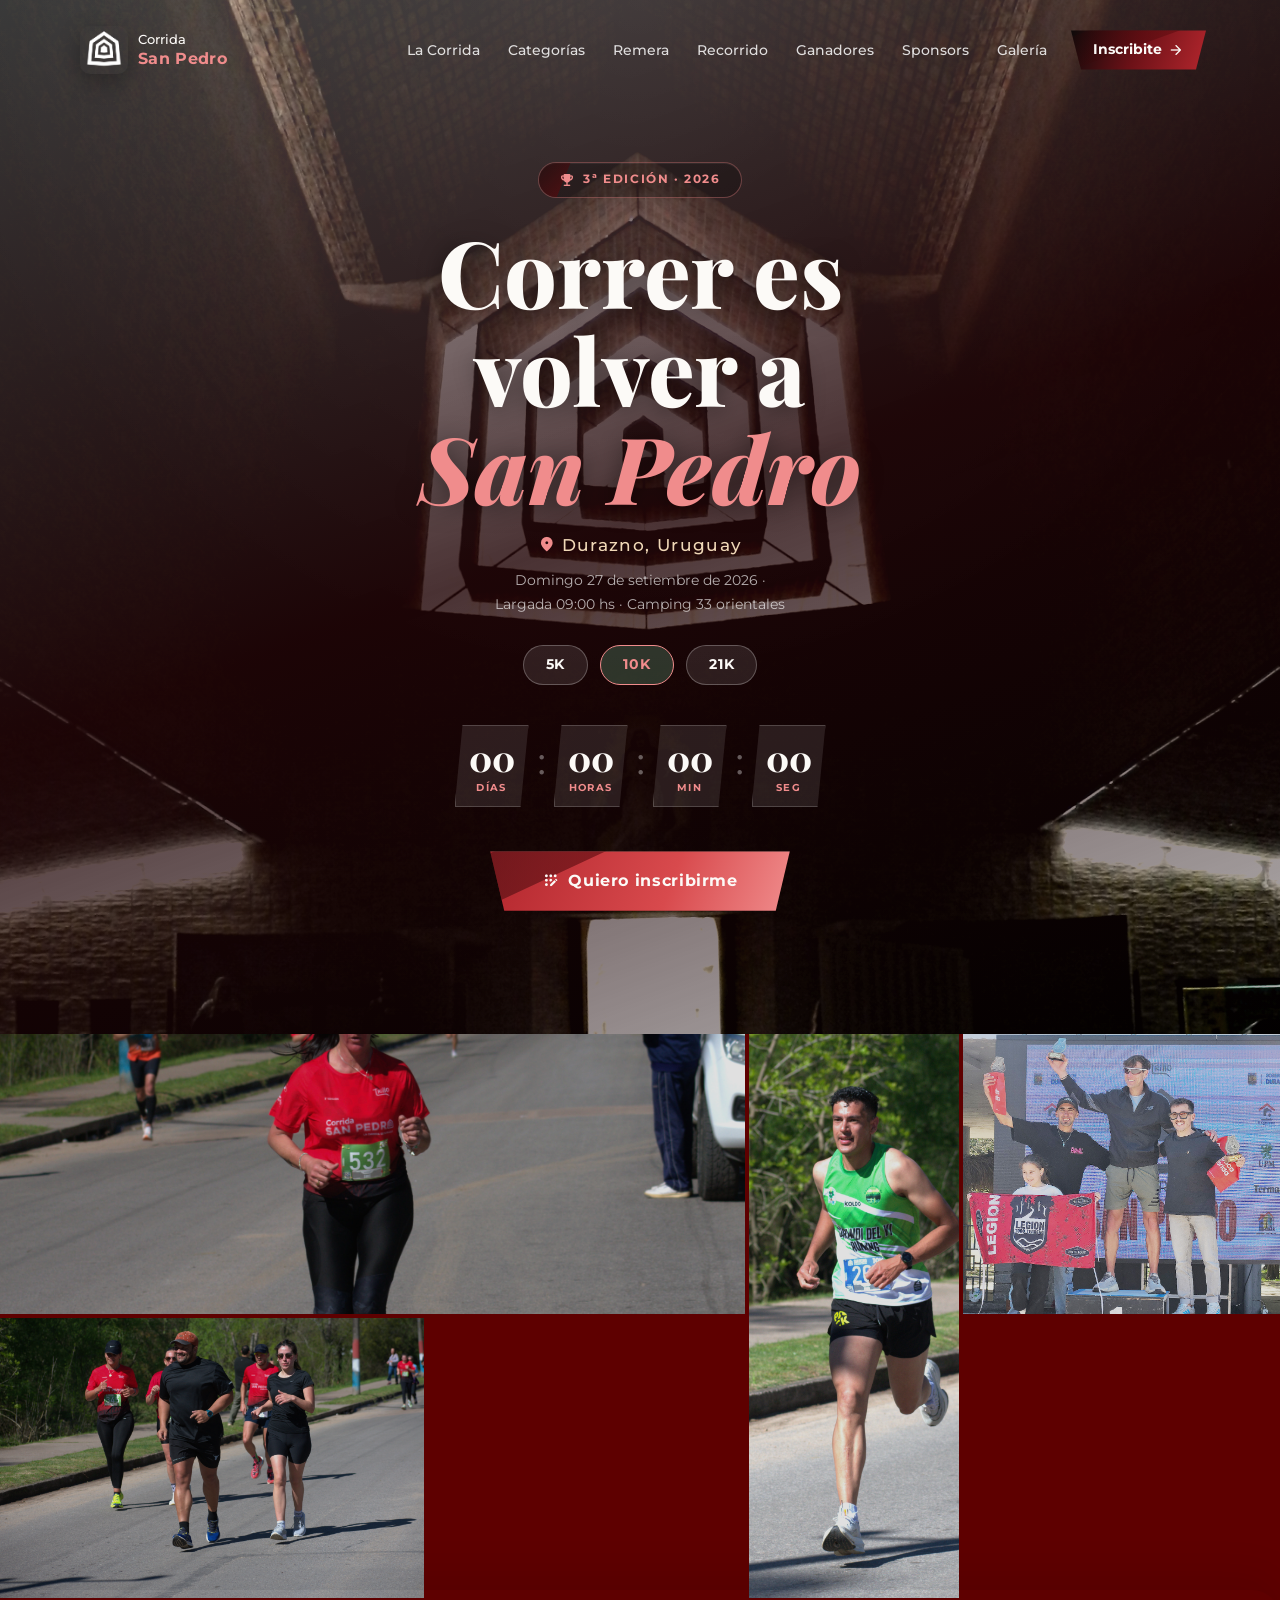
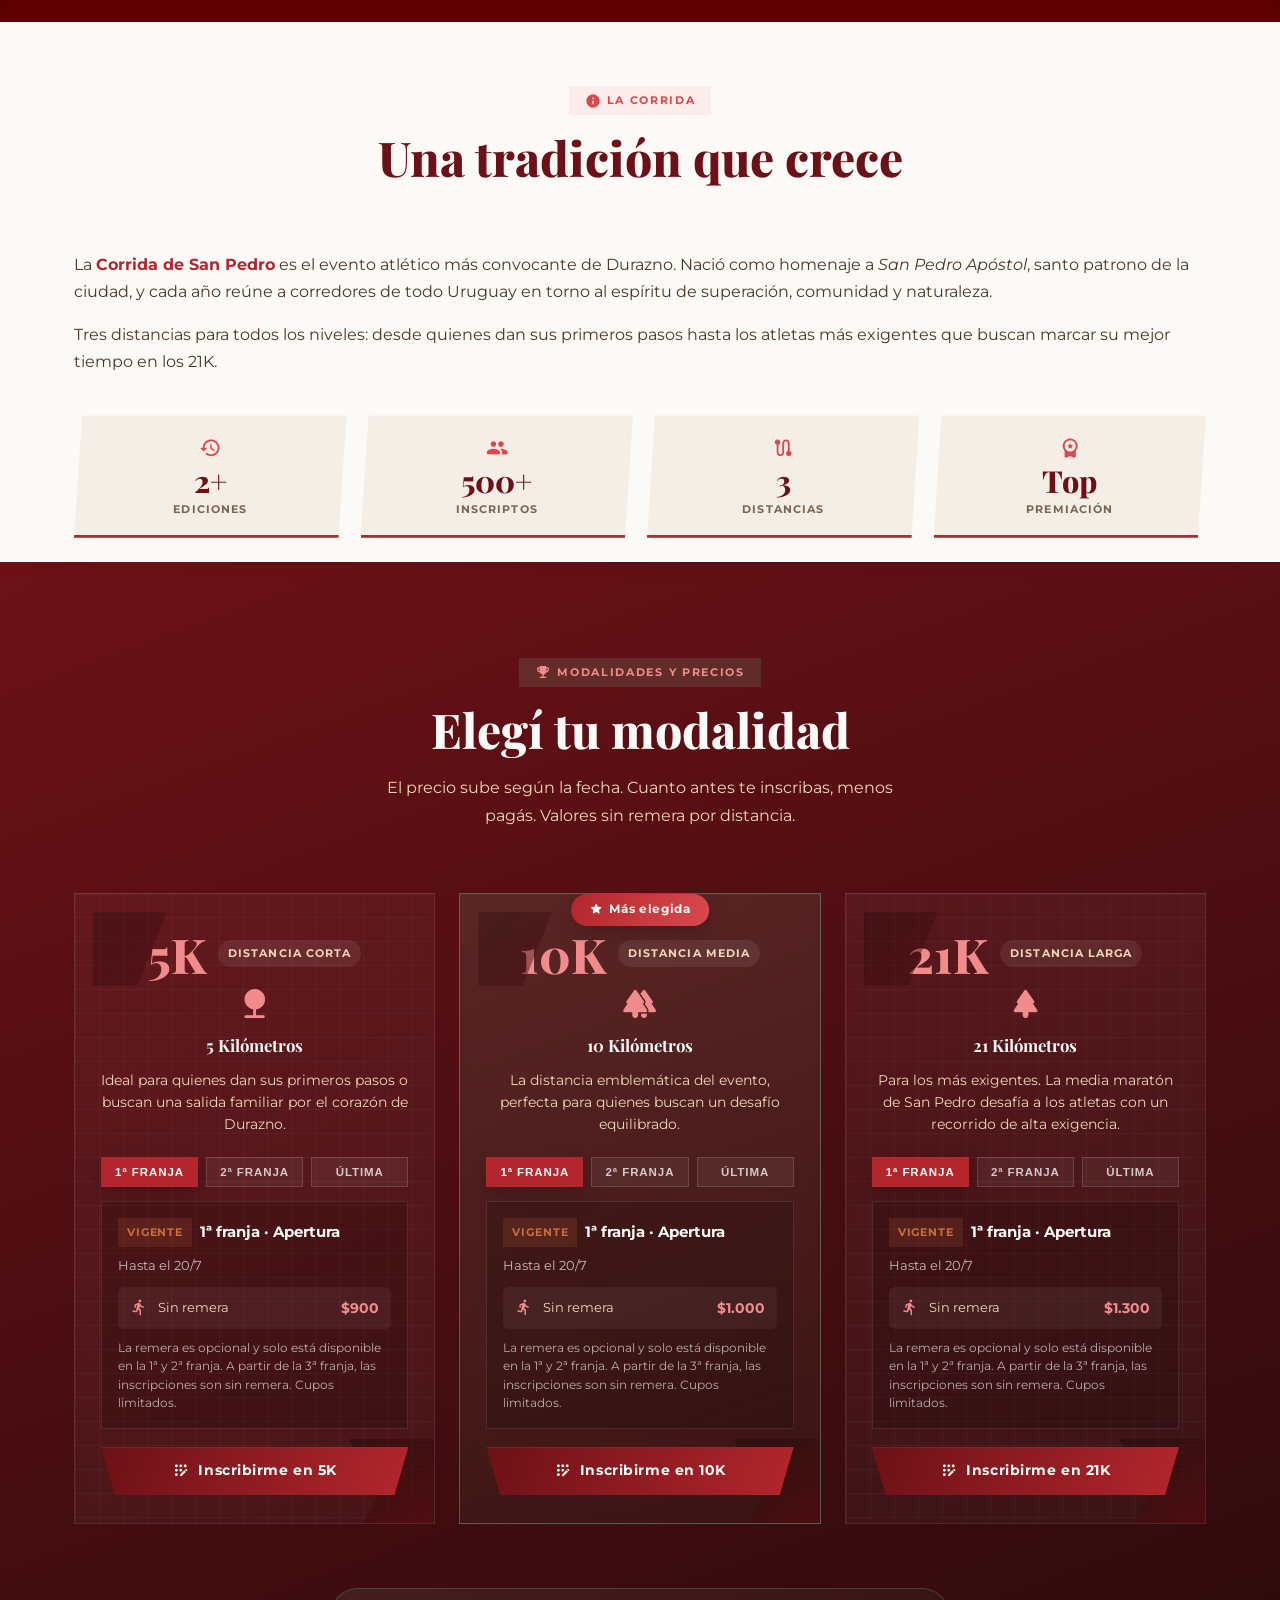
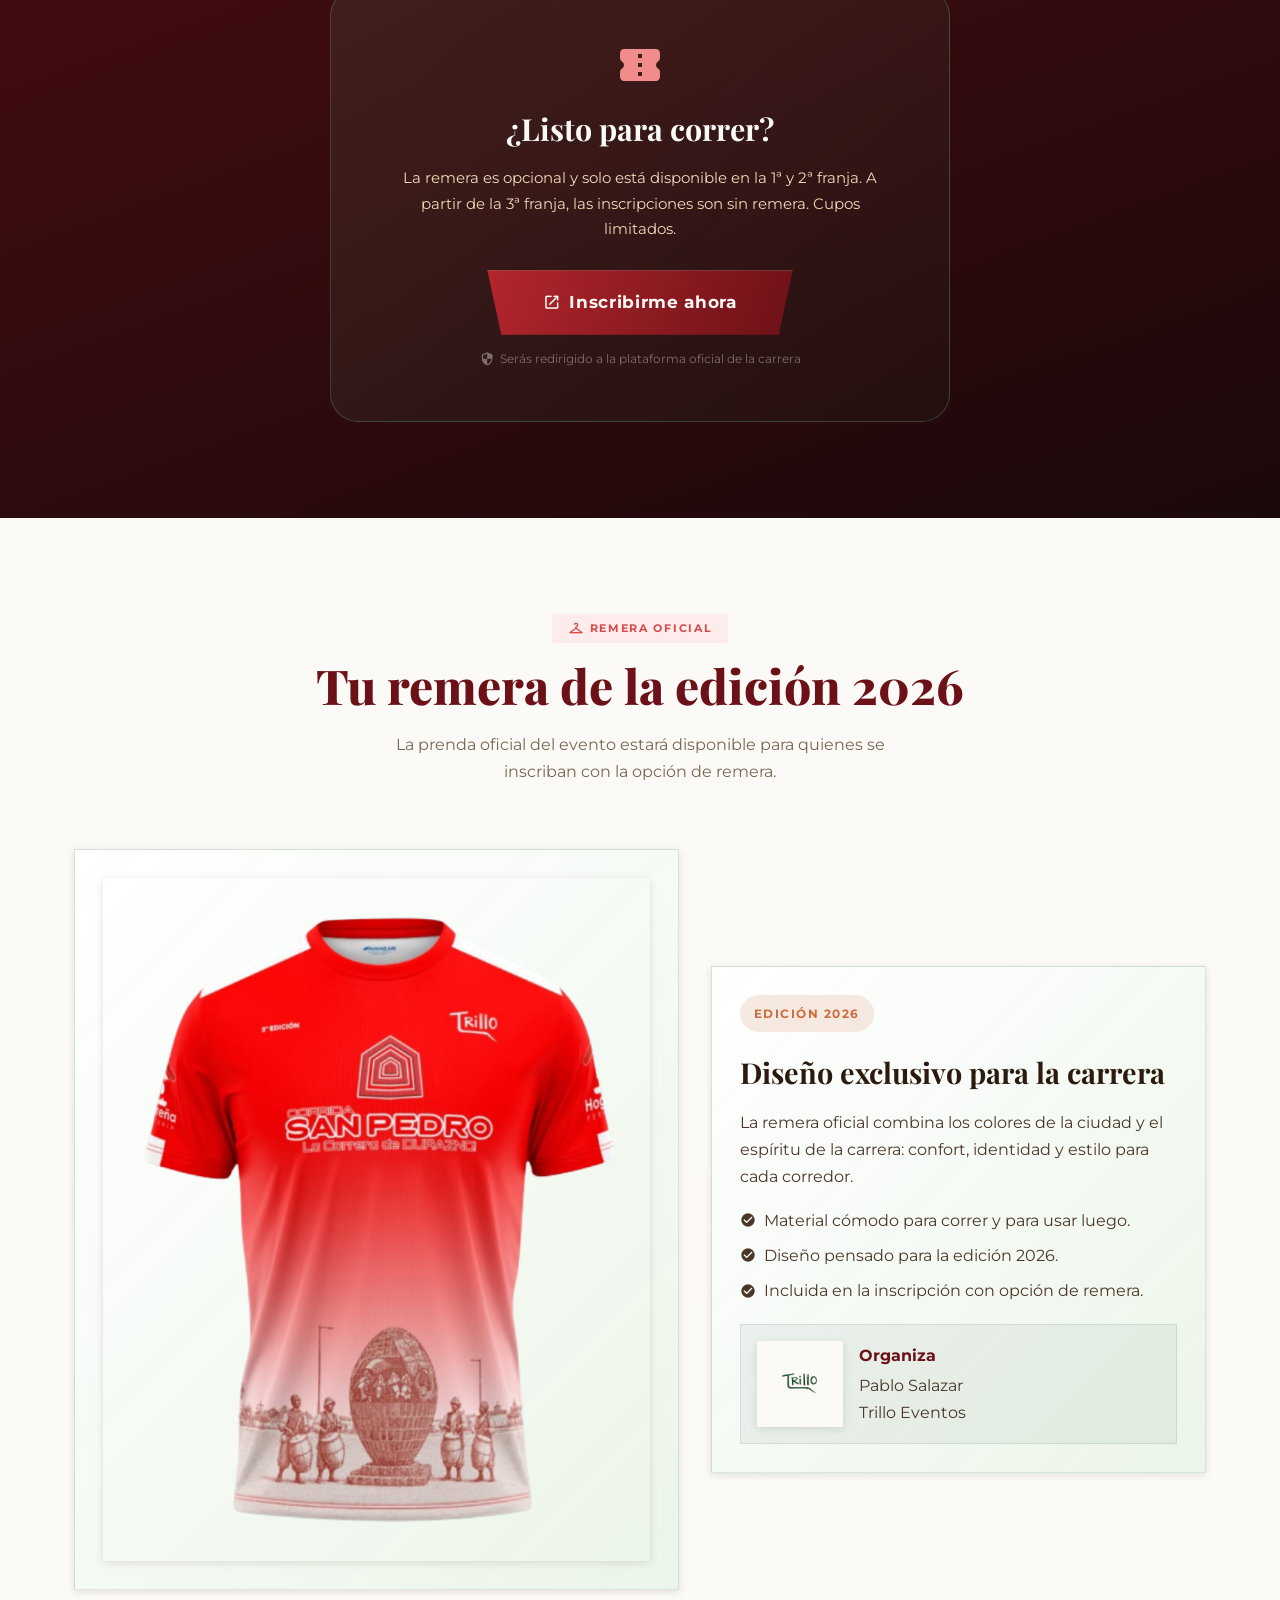
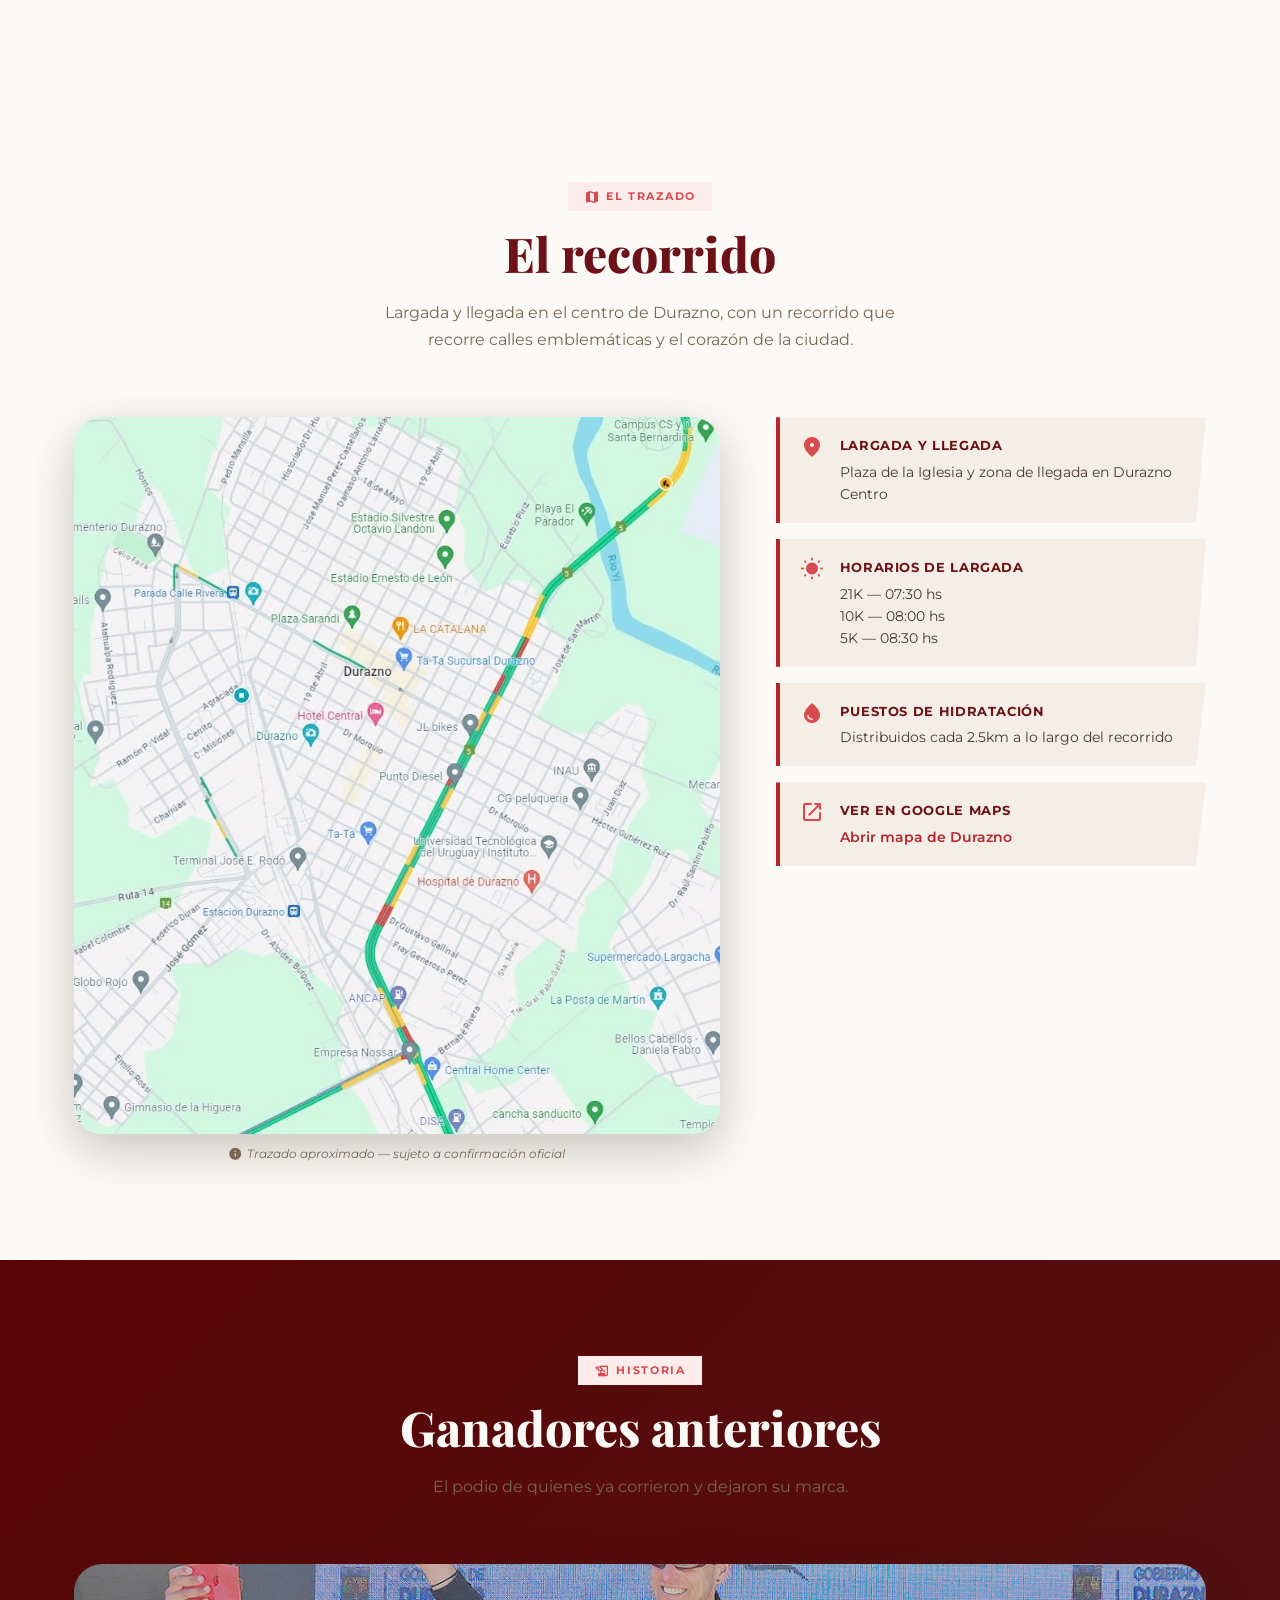
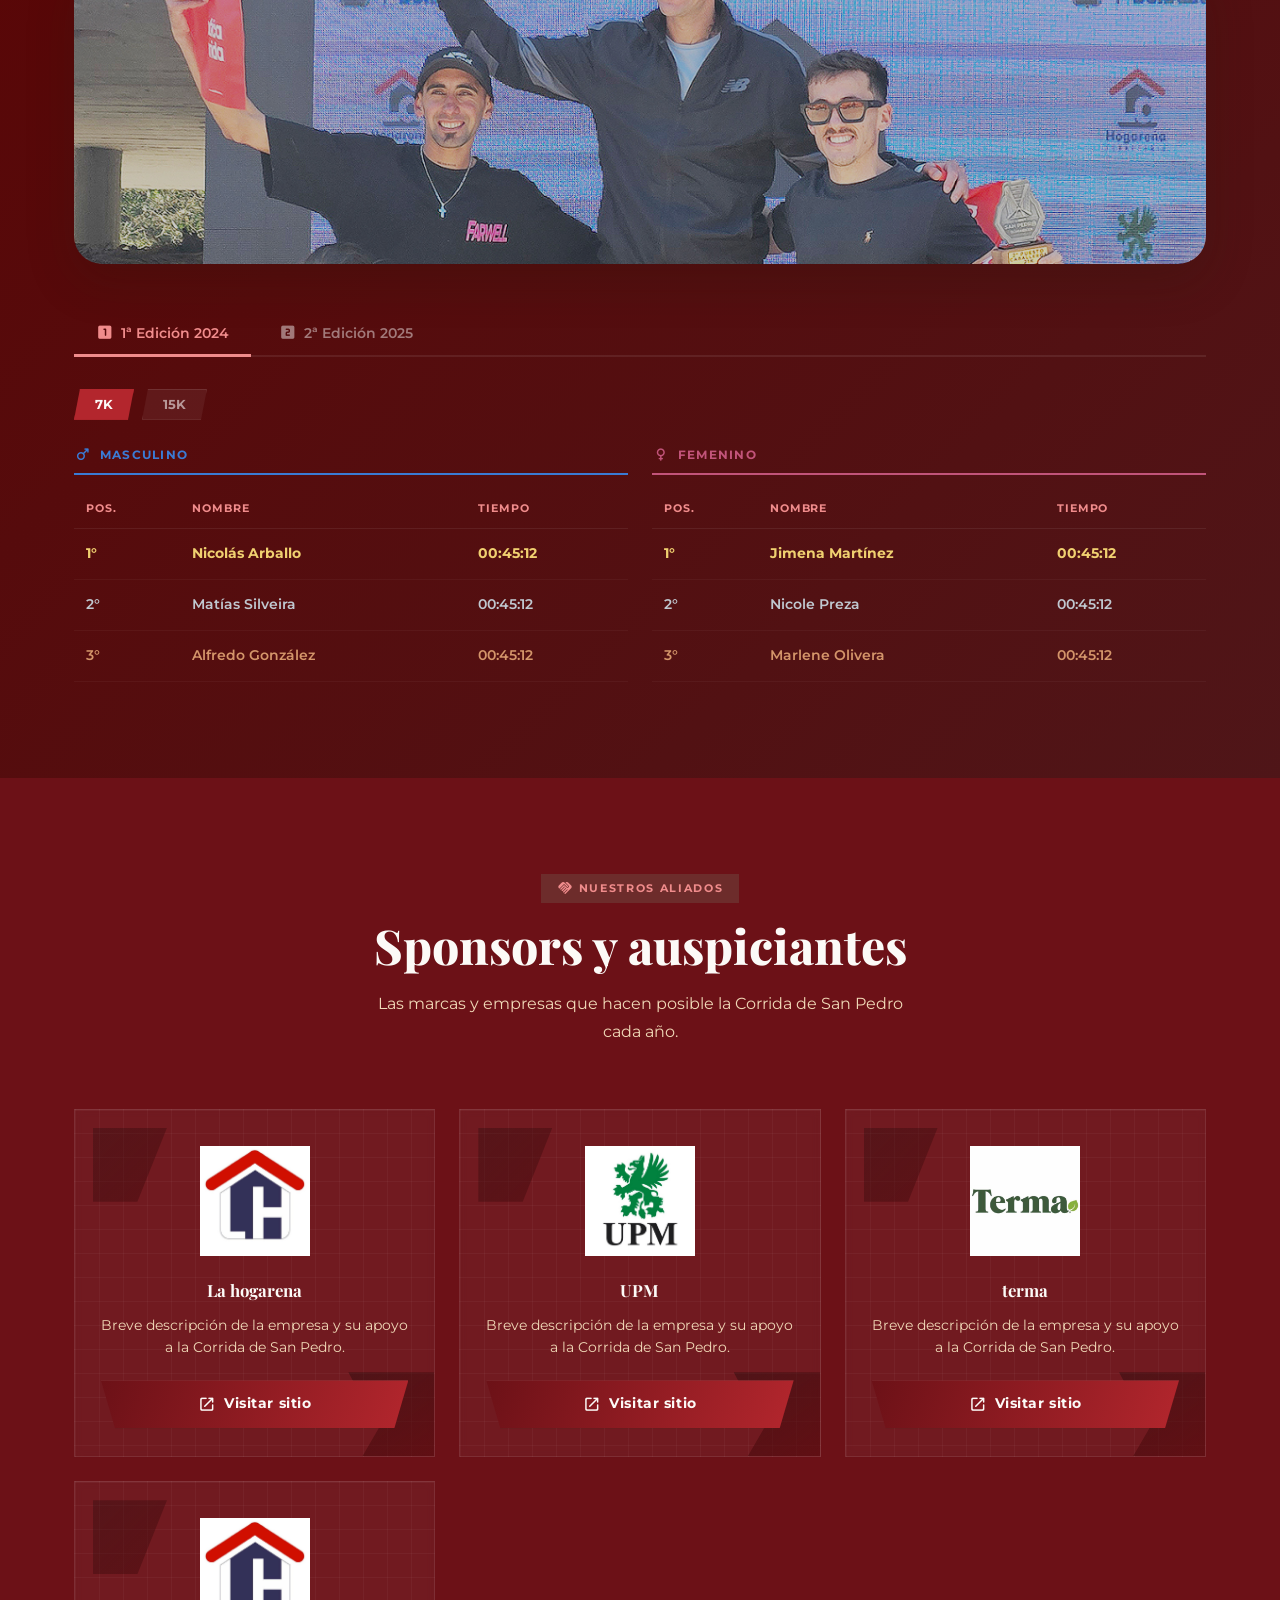
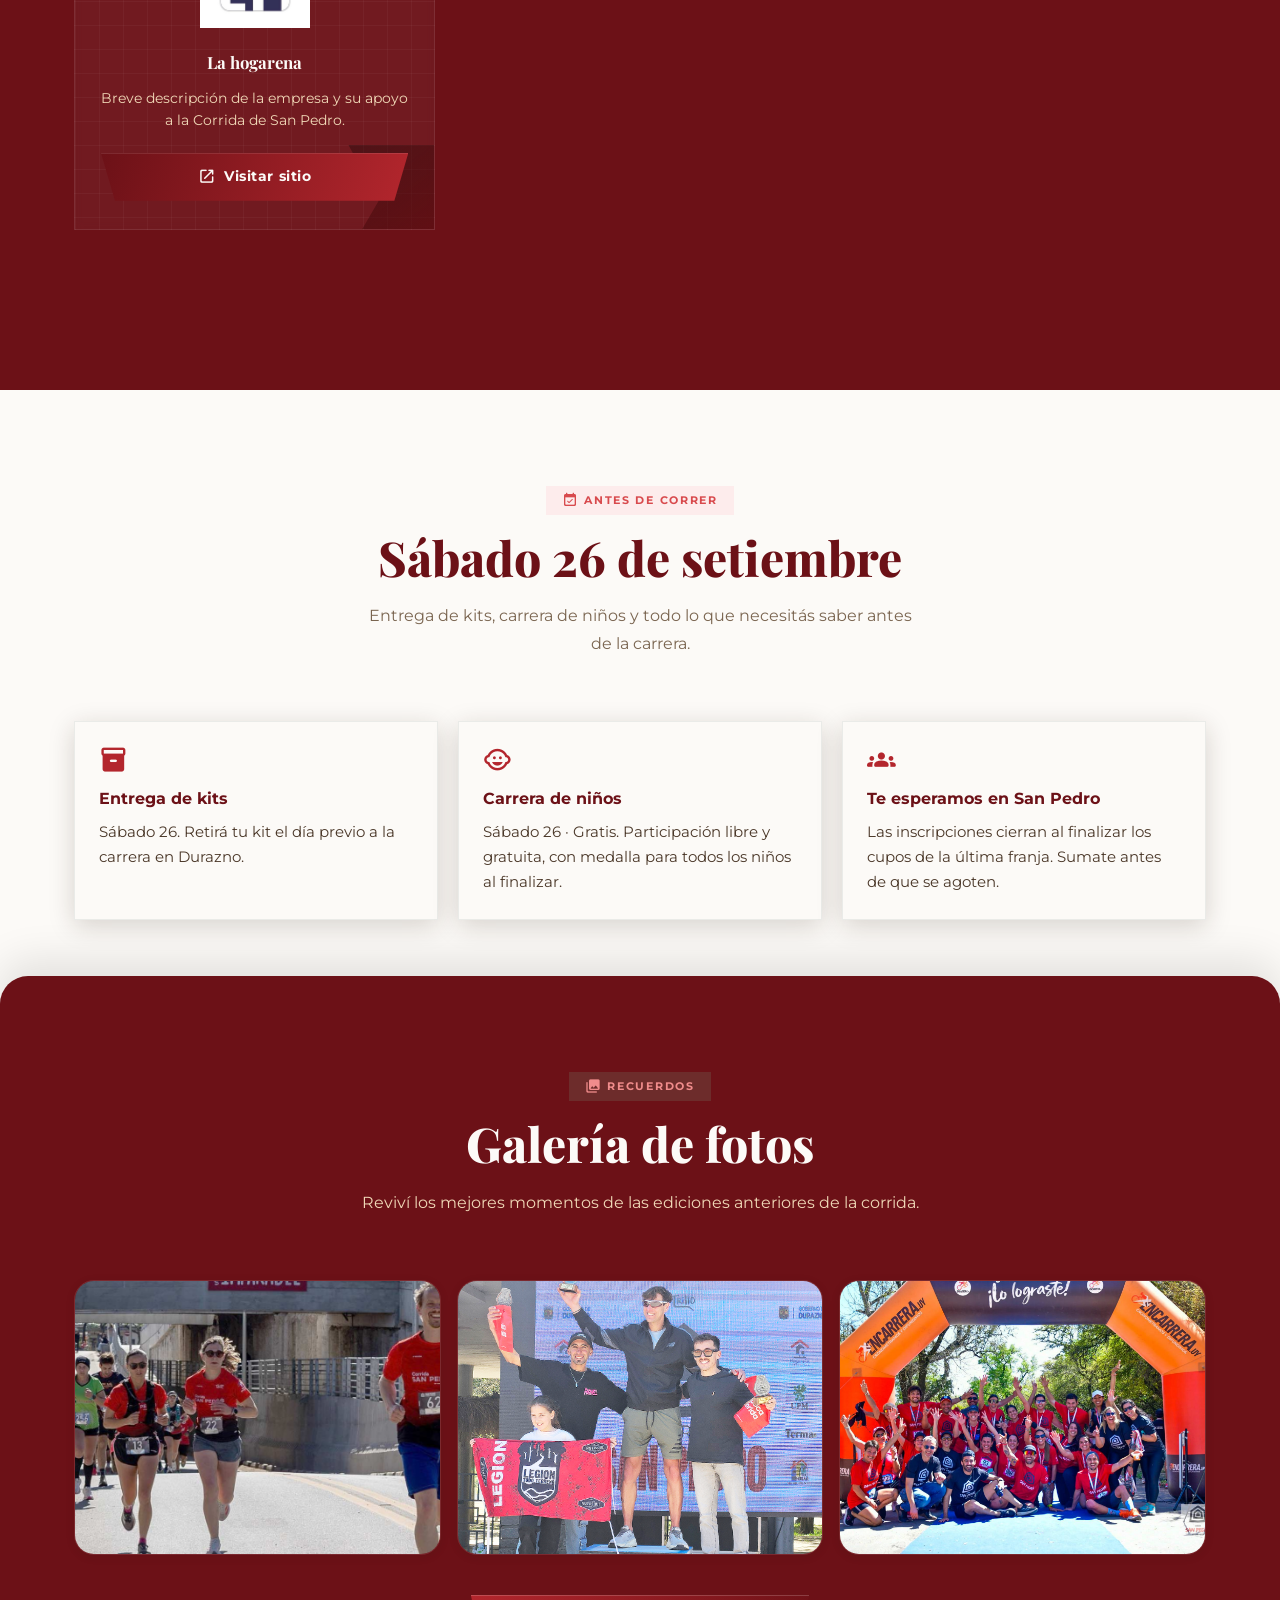
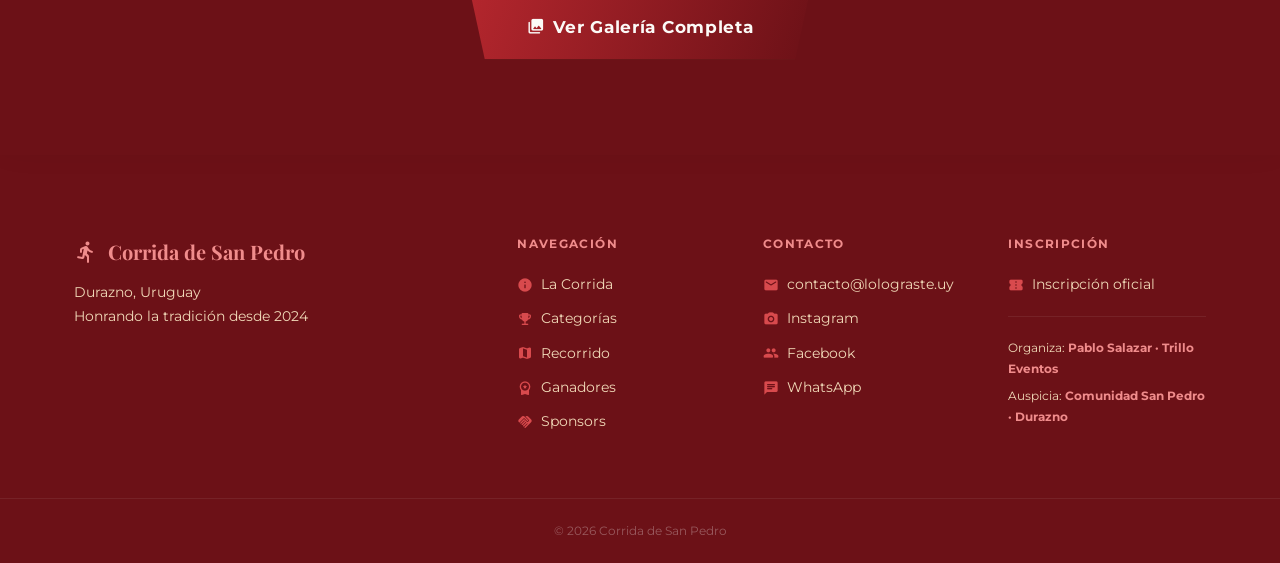
==== index.html @ 5e657d99 "csp" ====
<!DOCTYPE html>
<html lang="es">
<head>
  <meta charset="UTF-8" />
  <meta name="viewport" content="width=device-width, initial-scale=1.0" />
  <meta name="description" content="Corrida de San Pedro 2026 — Durazno, Uruguay. Inscribite en la corrida más tradicional de la región. 5K, 10K y 21K." />
  <meta name="robots" content="index, follow" />
  <meta property="og:title" content="Corrida de San Pedro 2026 — Durazno, Uruguay" />
  <meta property="og:description" content="La corrida popular más esperada del año. 5K, 10K y 21K. ¡Inscribite ahora!" />
  <meta property="og:image" content="assets/iglesia.jpg" />
  <meta property="og:type" content="website" />
  <meta name="twitter:card" content="summary_large_image" />
  <title>Corrida de San Pedro 2026 </title>
  <link rel="icon" type="image/jpeg" href="assets/logo.png" />

  <!-- Google Fonts: Playfair + Montserrat -->
  <link rel="preconnect" href="https://fonts.googleapis.com" />
  <link rel="preconnect" href="https://fonts.gstatic.com" crossorigin />
  <link href="https://fonts.googleapis.com/css2?family=Playfair+Display:ital,wght@0,600;0,800;1,600&family=Montserrat:wght@300;400;500;600;700&display=swap" rel="stylesheet" />

  <!-- Material Icons -->
  <link href="https://fonts.googleapis.com/icon?family=Material+Icons+Round" rel="stylesheet" />

  <link rel="stylesheet" href="style.css" />
</head>
<body>

  <!-- ═══════════════════════════════════════ NAVBAR ═══ -->
  <nav class="navbar" id="navbar">
    <div class="nav-container">
      <a href="#hero" class="nav-logo" aria-label="Inicio">
        <img src="assets/logo.png" alt="Trillo Eventos" loading="lazy" decoding="async" />
        <span class="nav-logo-text">Corrida<br><strong>San Pedro</strong></span>
      </a>
      <button class="nav-toggle" id="navToggle" aria-label="Menú" aria-expanded="false">
        <span></span><span></span><span></span>
      </button>
      <div class="nav-links" id="navLinks">
        <button class="nav-close" id="navClose" aria-label="Cerrar menú">
          <span class="material-icons-round">close</span>
        </button>
        <ul class="nav-links-list">
        <li><a href="#sobre"      class="nav-link">La Corrida</a></li>
        <li><a href="#categorias" class="nav-link">Categorías</a></li>
        <li><a href="#remera"     class="nav-link">Remera</a></li>
        <li><a href="#recorrido"  class="nav-link">Recorrido</a></li>
        <li><a href="#ganadores"  class="nav-link">Ganadores</a></li>
        <li><a href="#sponsors"   class="nav-link">Sponsors</a></li>
        <li><a href="galeria.html"    class="nav-link">Galería</a></li>
        <li>
          <a href="https://lolograste.uy/corrida-san-pedro" class="nav-cta" id="navCta" target="_blank" rel="noopener">
            <span>Inscribite</span>
            <span class="material-icons-round">arrow_forward</span>
          </a>
        </li>
        </ul>
      </div>
    </div>
  </nav>

  <!-- ═══════════════════════════════════════ HERO ═══ -->
  <section class="hero" id="hero">
    <!-- Reemplazar iglesia.jpg con tu foto real de la iglesia -->
    <div class="hero-bg" style="background-image: url('assets/Iglesia_San_Pedro\,_interior.jpg')"></div>
    <div class="hero-overlay"></div>
    <div class="hero-content fade-in-hero">
      <div class="hero-badge">
        <span class="material-icons-round">emoji_events</span>
        3ª Edición · 2026
      </div>
      <h1 class="hero-title">Correr es<br> volver a<br><em>San Pedro</em></h1>
      <p class="hero-subtitle">
        <span class="material-icons-round">location_on</span>
        Durazno, Uruguay
      </p>
      <p class="hero-date" id="heroDate">
       
        Domingo 27 de setiembre de 2026 · <br>
        Largada 09:00 hs · Camping 33 orientales
      </p>
      <div class="hero-distances">
        <span class="dist-pill">5K</span>
        <span class="dist-pill featured">10K</span>
        <span class="dist-pill">21K</span>
      </div>

      <!-- Countdown -->
      <div class="countdown" id="countdown">
        <div class="countdown-item"><span id="cdDays">--</span><label>días</label></div>
        <div class="countdown-sep">:</div>
        <div class="countdown-item"><span id="cdHours">--</span><label>horas</label></div>
        <div class="countdown-sep">:</div>
        <div class="countdown-item"><span id="cdMins">--</span><label>min</label></div>
        <div class="countdown-sep">:</div>
        <div class="countdown-item"><span id="cdSecs">--</span><label>seg</label></div>
      </div>

      <a href="https://lolograste.uy/corrida-san-pedro" target="_blank" rel="noopener" class="btn-trap btn-trap--hero" id="btnHeroCta">
        <span class="btn-inner">
          <span class="material-icons-round">app_registration</span>
          Quiero inscribirme
        </span>
      </a>
    </div>
    <a href="#bento" class="hero-scroll-indicator" aria-label="Desplazar">
      <span class="material-icons-round">expand_more</span>
    </a>
  </section>

  <!-- ═══════════════════════════════════════ BENTO GALLERY ═══ -->
  <section class="bento-section" id="bento">
    <!-- Desktop: Bento Grid | Mobile: Carousel -->
    <div class="bento-grid" id="bentoGrid">
      <div class="bento-item bento-wide">
        <img src="assets/1.jpg" alt="Largada Corrida San Pedro" loading="lazy" decoding="async" />
        <div class="bento-label">La largada</div>
      </div>
      <div class="bento-item bento-tall">
        <img src="assets/3.jpg" alt="Ganadores Corrida San Pedro" loading="lazy" decoding="async" />
        <div class="bento-label">El podio</div>
      </div>
      <div class="bento-item">
        <img src="assets/podio.webp" alt="Premiación Corrida San Pedro" loading="lazy" decoding="async" />
        <div class="bento-label">Premiación</div>
      </div>
      <div class="bento-item">
        <img src="assets/7.jpg" alt="El recorrido" loading="lazy" decoding="async" />
        <div class="bento-label">El recorrido</div>
      </div>
      <div class="bento-item bento-wide-bottom">
        <img src="assets/5.jpg" alt="Corredores en acción" loading="lazy" decoding="async" />
        <div class="bento-label">En acción</div>
      </div>
    </div>

    <!-- Mobile Carousel -->
    <div class="carousel-wrap" id="bentoCarousel">
      <div class="carousel-track" id="carouselTrack">
        <div class="carousel-slide"><img src="assets/1.jpg" alt="La largada" loading="lazy" decoding="async" /><span>La largada</span></div>
        <div class="carousel-slide"><img src="assets/3.jpg" alt="El podio" loading="lazy" decoding="async" /><span>El podio</span></div>
        <div class="carousel-slide"><img src="assets/podio.webp" alt="Premiación" loading="lazy" decoding="async" /><span>Premiación</span></div>
        <div class="carousel-slide"><img src="assets/7.jpg" alt="El recorrido" loading="lazy" decoding="async" /><span>El recorrido</span></div>
        <div class="carousel-slide"><img src="assets/5.jpg" alt="En acción" loading="lazy" decoding="async" /><span>En acción</span></div>
      </div>
      <div class="carousel-cta-wrap">
        <a href="#galeria" class="carousel-cta">Ver ediciones pasadas</a>
      </div>
      <div class="carousel-dots" id="carouselDots"></div>
      <button class="carousel-btn carousel-prev" id="carouselPrev" aria-label="Anterior">
        <span class="material-icons-round">chevron_left</span>
      </button>
      <button class="carousel-btn carousel-next" id="carouselNext" aria-label="Siguiente">
        <span class="material-icons-round">chevron_right</span>
      </button>
    </div>
  </section>

  <!-- ═══════════════════════════════════════ SOBRE ═══ -->
  <section class="section section" id="sobre">
    <div class="container">
      <div class="section-header reveal">
        <span class="section-tag">
          <span class="material-icons-round">info</span>
          La Corrida
        </span>
        <h2 class="section-title tradicion" >Una tradición que crece</h2>
      </div>
      <div class="about-grid">
        <div class="about-text reveal">
          <p>La <strong>Corrida de San Pedro</strong> es el evento atlético más convocante de Durazno. Nació como homenaje a <em>San Pedro Apóstol</em>, santo patrono de la ciudad, y cada año reúne a corredores de todo Uruguay en torno al espíritu de superación, comunidad y naturaleza.</p>
          <p>Tres distancias para todos los niveles: desde quienes dan sus primeros pasos hasta los atletas más exigentes que buscan marcar su mejor tiempo en los 21K.</p>
          <div class="about-stats">
            <div class="stat-item reveal">
              <span class="material-icons-round stat-icon">history</span>
              <span class="stat-number">2+</span>
              <span class="stat-label">Ediciones</span>
            </div>
            <div class="stat-item reveal">
              <span class="material-icons-round stat-icon">group</span>
              <span class="stat-number">500+</span>
              <span class="stat-label">Inscriptos</span>
            </div>
            <div class="stat-item reveal">
              <span class="material-icons-round stat-icon">route</span>
              <span class="stat-number">3</span>
              <span class="stat-label">Distancias</span>
            </div>
            <div class="stat-item reveal">
              <span class="material-icons-round stat-icon">workspace_premium</span>
              <span class="stat-number">Top</span>
              <span class="stat-label">Premiación</span>
            </div>
          </div>
        </div>
      </div>
    </div>
  </section>

  <!-- ═══════════════════════════════════════ CATEGORÍAS ═══ -->
  <section class="section section-dark" id="categorias">
    <div class="container">
      <div class="section-header reveal">
        <span class="section-tag">
          <span class="material-icons-round">emoji_events</span>
          Modalidades y precios
        </span>
        <h2 class="section-title">Elegí tu modalidad</h2>
        <p class="section-subtitle">El precio sube según la fecha. Cuanto antes te inscribas, menos pagás. Valores sin remera por distancia.</p>
      </div>

      <div class="categories-grid">

        <article class="category-card reveal" id="card5k">
          <div class="card-header">
            <div class="card-distance">5K</div>
            <div class="card-label">Distancia corta</div>
          </div>
          <span class="material-icons-round card-icon">nature</span>
          <h3>5 Kilómetros</h3>
          <p class="card-desc">Ideal para quienes dan sus primeros pasos o buscan una salida familiar por el corazón de Durazno.</p>
          <div class="franja-tabs" role="tablist">
            <button type="button" class="franja-tab franja-tab--active" data-title="1ª franja · Apertura" data-date="Hasta el 20/7" data-badge="Vigente" data-price="$900" data-note="La remera es opcional y solo está disponible en la 1ª y 2ª franja. A partir de la 3ª franja, las inscripciones son sin remera. Cupos limitados." aria-selected="true">1ª franja</button>
            <button type="button" class="franja-tab" data-title="2ª franja" data-date="21/7 – 30/8" data-badge="Próxima" data-price="$1.100" data-note="La remera es opcional y solo está disponible en la 1ª y 2ª franja. A partir de la 3ª franja, las inscripciones son sin remera. Cupos limitados." aria-selected="false">2ª franja</button>
            <button type="button" class="franja-tab" data-title="Última franja" data-date="31/8 hasta agotar cupos" data-badge="Última" data-price="$1.200" data-note="La remera es opcional y solo está disponible en la 1ª y 2ª franja. A partir de la 3ª franja, las inscripciones son sin remera. Cupos limitados." aria-selected="false">Última</button>
          </div>
          <div class="franja-panel">
            <div class="franja-panel-head">
              <span class="franja-badge" data-franja-badge>Vigente</span>
              <span class="franja-title" data-franja-title>1ª franja · Apertura</span>
              <span class="franja-date" data-franja-date>Hasta el 20/7</span>
            </div>
            <div class="price-option">
              <span class="material-icons-round">directions_run</span>
              <span class="price-label">Sin remera</span>
              <span class="price-amount" data-franja-price>$900</span>
            </div>
            <p class="franja-note" data-franja-note>La remera es opcional y solo está disponible en la 1ª y 2ª franja. A partir de la 3ª franja, las inscripciones son sin remera. Cupos limitados.</p>
          </div>
          <a href="https://lolograste.uy/corrida-san-pedro" target="_blank" rel="noopener" class="btn-trap btn-trap--card" id="btn5k">
            <span class="btn-inner">
              <span class="material-icons-round">app_registration</span>
              Inscribirme en 5K
            </span>
          </a>
        </article>

        <article class="category-card category-card--featured reveal" id="card10k">
          <div class="featured-badge">
            <span class="material-icons-round">star</span>
            Más elegida
          </div>
          <div class="card-header">
            <div class="card-distance">10K</div>
            <div class="card-label">Distancia media</div>
          </div>
          <span class="material-icons-round card-icon">forest</span>
          <h3>10 Kilómetros</h3>
          <p class="card-desc">La distancia emblemática del evento, perfecta para quienes buscan un desafío equilibrado.</p>
          <div class="franja-tabs" role="tablist">
            <button type="button" class="franja-tab franja-tab--active" data-title="1ª franja · Apertura" data-date="Hasta el 20/7" data-badge="Vigente" data-price="$1.000" data-note="La remera es opcional y solo está disponible en la 1ª y 2ª franja. A partir de la 3ª franja, las inscripciones son sin remera. Cupos limitados." aria-selected="true">1ª franja</button>
            <button type="button" class="franja-tab" data-title="2ª franja" data-date="21/7 – 30/8" data-badge="Próxima" data-price="$1.300" data-note="La remera es opcional y solo está disponible en la 1ª y 2ª franja. A partir de la 3ª franja, las inscripciones son sin remera. Cupos limitados." aria-selected="false">2ª franja</button>
            <button type="button" class="franja-tab" data-title="Última franja" data-date="31/8 hasta agotar cupos" data-badge="Última" data-price="$1.300" data-note="La remera es opcional y solo está disponible en la 1ª y 2ª franja. A partir de la 3ª franja, las inscripciones son sin remera. Cupos limitados." aria-selected="false">Última</button>
          </div>
          <div class="franja-panel">
            <div class="franja-panel-head">
              <span class="franja-badge" data-franja-badge>Vigente</span>
              <span class="franja-title" data-franja-title>1ª franja · Apertura</span>
              <span class="franja-date" data-franja-date>Hasta el 20/7</span>
            </div>
            <div class="price-option">
              <span class="material-icons-round">directions_run</span>
              <span class="price-label">Sin remera</span>
              <span class="price-amount" data-franja-price>$1.000</span>
            </div>
            <p class="franja-note" data-franja-note>La remera es opcional y solo está disponible en la 1ª y 2ª franja. A partir de la 3ª franja, las inscripciones son sin remera. Cupos limitados.</p>
          </div>
          <a href="https://lolograste.uy/corrida-san-pedro" target="_blank" rel="noopener" class="btn-trap btn-trap--card" id="btn10k">
            <span class="btn-inner">
              <span class="material-icons-round">app_registration</span>
              Inscribirme en 10K
            </span>
          </a>
        </article>

        <article class="category-card reveal" id="card21k">
          <div class="card-header">
            <div class="card-distance">21K</div>
            <div class="card-label">Distancia larga</div>
          </div>
          <span class="material-icons-round card-icon">park</span>
          <h3>21 Kilómetros</h3>
          <p class="card-desc">Para los más exigentes. La media maratón de San Pedro desafía a los atletas con un recorrido de alta exigencia.</p>
          <div class="franja-tabs" role="tablist">
            <button type="button" class="franja-tab franja-tab--active" data-title="1ª franja · Apertura" data-date="Hasta el 20/7" data-badge="Vigente" data-price="$1.300" data-note="La remera es opcional y solo está disponible en la 1ª y 2ª franja. A partir de la 3ª franja, las inscripciones son sin remera. Cupos limitados." aria-selected="true">1ª franja</button>
            <button type="button" class="franja-tab" data-title="2ª franja" data-date="21/7 – 30/8" data-badge="Próxima" data-price="$1.500" data-note="La remera es opcional y solo está disponible en la 1ª y 2ª franja. A partir de la 3ª franja, las inscripciones son sin remera. Cupos limitados." aria-selected="false">2ª franja</button>
            <button type="button" class="franja-tab" data-title="Última franja" data-date="31/8 hasta agotar cupos" data-badge="Última" data-price="$1.500" data-note="La remera es opcional y solo está disponible en la 1ª y 2ª franja. A partir de la 3ª franja, las inscripciones son sin remera. Cupos limitados." aria-selected="false">Última</button>
          </div>
          <div class="franja-panel">
            <div class="franja-panel-head">
              <span class="franja-badge" data-franja-badge>Vigente</span>
              <span class="franja-title" data-franja-title>1ª franja · Apertura</span>
              <span class="franja-date" data-franja-date>Hasta el 20/7</span>
            </div>
            <div class="price-option">
              <span class="material-icons-round">directions_run</span>
              <span class="price-label">Sin remera</span>
              <span class="price-amount" data-franja-price>$1.300</span>
            </div>
            <p class="franja-note" data-franja-note>La remera es opcional y solo está disponible en la 1ª y 2ª franja. A partir de la 3ª franja, las inscripciones son sin remera. Cupos limitados.</p>
          </div>
          <a href="https://lolograste.uy/corrida-san-pedro" target="_blank" rel="noopener" class="btn-trap btn-trap--card" id="btn21k">
            <span class="btn-inner">
              <span class="material-icons-round">app_registration</span>
              Inscribirme en 21K
            </span>
          </a>
        </article>

      </div>

      <div class="inscription-cta reveal" id="inscripcion">
        <div class="inscription-box">
          <span class="material-icons-round inscripcion-icon">confirmation_number</span>
          <h3>¿Listo para correr?</h3>
          <p>La remera es opcional y solo está disponible en la 1ª y 2ª franja. A partir de la 3ª franja, las inscripciones son sin remera. Cupos limitados.</p>
          <a href="https://lolograste.uy/corrida-san-pedro" target="_blank" rel="noopener" class="btn-trap btn-trap--inscripcion" id="btnInscripcion">
            <span class="btn-inner">
              <span class="material-icons-round">open_in_new</span>
              Inscribirme ahora
            </span>
          </a>
          <p class="cta-note">
            <span class="material-icons-round">security</span>
            Serás redirigido a la plataforma oficial de la carrera
          </p>
        </div>
      </div>
    </div>
  </section>

  <!-- ═══════════════════════════════════════ REMERA ═══ -->
  <section class="section section-light" id="remera">
    <div class="container">
      <div class="section-header reveal">
        <span class="section-tag">
          <span class="material-icons-round">checkroom</span>
          Remera oficial
        </span>
        <h2 class="section-title remera">Tu remera de la edición 2026</h2>
        <p class="section-subtitle">La prenda oficial del evento estará disponible para quienes se inscriban con la opción de remera.</p>
      </div>
      <div class="remera-grid">
        <div class="remera-card reveal">
          <img src="assets/remera.png" alt="Remera oficial Corrida de San Pedro" loading="lazy" decoding="async" />
        </div>
        <div class="remera-card reveal">
          <span class="remera-badge">Edición 2026</span>
          <h3>Diseño exclusivo para la carrera</h3>
          <p>La remera oficial combina los colores de la ciudad y el espíritu de la carrera: confort, identidad y estilo para cada corredor.</p>
          <ul class="remera-list">
            <li><span class="material-icons-round">check_circle</span> Material cómodo para correr y para usar luego.</li>
            <li><span class="material-icons-round">check_circle</span> Diseño pensado para la edición 2026.</li>
            <li><span class="material-icons-round">check_circle</span> Incluida en la inscripción con opción de remera.</li>
          </ul>
          <div class="organizer-card">
            <img src="assets/trillo_logo.png" alt="Trillo Eventos" loading="lazy" decoding="async" />
            <div>
              <h4>Organiza</h4>
              <p>Pablo Salazar</p>
              <p>Trillo Eventos</p>
            </div>
          </div>
        </div>
      </div>
    </div>
  </section>

  <!-- ═══════════════════════════════════════ RECORRIDO ═══ -->
  <section class="section section-light" id="recorrido">
    <div class="container">
      <div class="section-header reveal">
        <span class="section-tag">
          <span class="material-icons-round">map</span>
          El Trazado
        </span>
        <h2 class="section-title recorrido">El recorrido</h2>
        <p class="section-subtitle">Largada y llegada en el centro de Durazno, con un recorrido que recorre calles emblemáticas y el corazón de la ciudad.</p>
      </div>
      <div class="route-grid">
        <div class="route-image reveal">
          <img src="assets/mapa.jpg" alt="Mapa del recorrido Corrida San Pedro" loading="lazy" decoding="async" />
          <div class="route-image-caption">
            <span class="material-icons-round">info</span>
            Trazado aproximado — sujeto a confirmación oficial
          </div>
        </div>
        <div class="route-info reveal">
          <div class="route-detail-card">
            <span class="material-icons-round route-icon">place</span>
            <div>
              <h4>Largada y llegada</h4>
              <p>Plaza de la Iglesia y zona de llegada en Durazno Centro</p>
            </div>
          </div>
          <div class="route-detail-card">
            <span class="material-icons-round route-icon">wb_sunny</span>
            <div>
              <h4>Horarios de largada</h4>
              <p>21K — 07:30 hs<br>10K — 08:00 hs<br>5K — 08:30 hs</p>
            </div>
          </div>
          <div class="route-detail-card">
            <span class="material-icons-round route-icon">water_drop</span>
            <div>
              <h4>Puestos de hidratación</h4>
              <p>Distribuidos cada 2.5km a lo largo del recorrido</p>
            </div>
          </div>
          <div class="route-detail-card">
            <span class="material-icons-round route-icon">open_in_new</span>
            <div>
              <h4>Ver en Google Maps</h4>
              <p><a href="https://maps.google.com/?q=Durazno,Uruguay" target="_blank" rel="noopener" id="linkMaps">Abrir mapa de Durazno</a></p>
            </div>
          </div>
        </div>
      </div>
    </div>
  </section>

  <!-- ═══════════════════════════════════════ GANADORES ═══ -->
  <section class="section " id="ganadores">
    <div class="container">
      <div class="section-header reveal">
        <span class="section-tag">
          <span class="material-icons-round">history_edu</span>
          Historia
        </span>
        <h2 class="section-title">Ganadores anteriores</h2>
        <p class="section-subtitle">El podio de quienes ya corrieron y dejaron su marca.</p>
      </div>

      <div class="winners-img-banner reveal">
        <img src="assets/podio.webp" alt="Ganadores Corrida San Pedro 21k" loading="lazy" decoding="async" />
      </div>

      <!-- Tabs por edición -->
      <div class="tabs-container reveal">
        <div class="tabs-nav" role="tablist">
          <button class="tab-btn tab-btn--active" data-tab="ed2024" role="tab" id="tab2024" aria-selected="true">
            <span class="material-icons-round">looks_one</span> 1ª Edición 2024
          </button>
          <button class="tab-btn" data-tab="ed2025" role="tab" id="tab2025" aria-selected="false">
            <span class="material-icons-round">looks_two</span> 2ª Edición 2025
          </button>
        </div>

        <!-- 2024 -->
        <div class="tab-panel tab-panel--active" id="ed2024" role="tabpanel">
          <div class="distance-tabs">
            <button class="dist-tab dist-tab--active" data-dist="w24-7k">7K</button>
            <button class="dist-tab" data-dist="w24-15k">15K</button>
           
          </div>

          <div class="winners-table-wrap dist-table dist-table--active" id="w24-7k">
            <div class="gender-split">
              <div class="gender-block">
                <div class="gender-header">
                  <span class="material-icons-round">male</span> Masculino
                </div>
                <table class="winners-table"><thead><tr><th>Pos.</th><th>Nombre</th><th>Tiempo</th></tr></thead><tbody>
                  <tr class="gold"><td>1°</td><td>Nicolás Arballo</td><td>00:45:12</td></tr>
                  <tr class="silver"><td>2°</td><td>Matías Silveira</td><td>00:45:12</td></tr>
                  <tr class="bronze"><td>3°</td><td>Alfredo González</td><td>00:45:12</td></tr>
                </tbody></table>
              </div>
              <div class="gender-block">
                <div class="gender-header female">
                  <span class="material-icons-round">female</span> Femenino
                </div>
                <table class="winners-table"><thead><tr><th>Pos.</th><th>Nombre</th><th>Tiempo</th></tr></thead><tbody>
                  <tr class="gold"><td>1°</td><td>Jimena Martínez</td><td>00:45:12</td></tr>
                  <tr class="silver"><td>2°</td><td>Nicole Preza</td><td>00:45:12</td></tr>
                  <tr class="bronze"><td>3°</td><td>Marlene Olivera</td><td>00:45:12</td></tr>
                </tbody></table>
              </div>
            </div>
          </div>

          <div class="winners-table-wrap dist-table" id="w24-15k">
            <div class="gender-split">
              <div class="gender-block">
                <div class="gender-header"><span class="material-icons-round">male</span> Masculino</div>
                <table class="winners-table"><thead><tr><th>Pos.</th><th>Nombre</th><th>Tiempo</th></tr></thead><tbody>
                  <tr class="gold"><td>1°</td><td>Nicolás Espinosa</td><td>00:45:12</td></tr>
                  <tr class="silver"><td>2°</td><td>Roberto Umpiérrez</td><td>00:45:12</td></tr>
                  <tr class="bronze"><td>3°</td><td>Williams Albornoz</td><td>00:45:12</td></tr>
                </tbody></table>
              </div>
              <div class="gender-block">
                <div class="gender-header female"><span class="material-icons-round">female</span> Femenino</div>
                <table class="winners-table"><thead><tr><th>Pos.</th><th>Nombre</th><th>Tiempo</th></tr></thead><tbody>
                  <tr class="gold"><td>1°</td><td>Flavia Lanza</td><td>00:45:12</td></tr>
                  <tr class="silver"><td>2°</td><td>Ana Silveira</td><td>00:45:12</td></tr>
                  <tr class="bronze"><td>3°</td><td>Victoria Devitta</td><td>00:45:12</td></tr>
                </tbody></table>
              </div>
            </div>
          </div>

          <div class="winners-table-wrap dist-table" id="w24-21k">
            <div class="gender-split">
              <div class="gender-block">
                <div class="gender-header"><span class="material-icons-round">male</span> Masculino</div>
                <table class="winners-table"><thead><tr><th>Pos.</th><th>Nombre</th><th>Tiempo</th></tr></thead><tbody>
                  <tr class="gold"><td>1°</td><td>Roberto Umpiérrez</td><td>00:45:12</td></tr>
                  <tr class="silver"><td>2°</td><td>Nicolás Espinosa</td><td>00:45:12</td></tr>
                  <tr class="bronze"><td>3°</td><td>Alexis Castro</td><td>00:45:12</td></tr>
                </tbody></table>
              </div>
              <div class="gender-block">
                <div class="gender-header female"><span class="material-icons-round">female</span> Femenino</div>
                <table class="winners-table"><thead><tr><th>Pos.</th><th>Nombre</th><th>Tiempo</th></tr></thead><tbody>
                  <tr class="gold"><td>1°</td><td>Aldana Sabatel </td><td>00:45:12</td></tr>
                  <tr class="silver"><td>2°</td><td>Daihanna Cabrera</td><td>00:45:12</td></tr>
                  <tr class="bronze"><td>3°</td><td>Victoria Devitta</td><td>00:45:12</td></tr>
                </tbody></table>
              </div>
            </div>
          </div>
        </div>

        <!-- 2025 -->
        <div class="tab-panel" id="ed2025" role="tabpanel">
          <div class="distance-tabs">
            <button class="dist-tab dist-tab--active" data-dist="w25-5k">5K</button>
            <button class="dist-tab" data-dist="w25-10k">10K</button>
            <button class="dist-tab" data-dist="w25-21k">21K</button>
          </div>
          <div class="winners-table-wrap dist-table dist-table--active" id="w25-5k">
            <div class="gender-split">
              <div class="gender-block">
                <div class="gender-header"><span class="material-icons-round">male</span> Masculino</div>
                 <table class="winners-table"><thead><tr><th>Pos.</th><th>Nombre</th><th>Tiempo</th></tr></thead><tbody>
                  <tr class="gold"><td>1°</td><td>Pablo Duarte</td><td>00:45:12</td></tr>
                  <tr class="silver"><td>2°</td><td>Luis Acosta</td><td>00:45:12</td></tr>
                  <tr class="bronze"><td>3°</td><td>Jonathan Larrosa</td><td>00:45:12</td></tr>
                </tbody></table>
              </div>
              <div class="gender-block">
                <div class="gender-header female">
                  <span class="material-icons-round">female</span> Femenino
                </div>
                <table class="winners-table"><thead><tr><th>Pos.</th><th>Nombre</th><th>Tiempo</th></tr></thead><tbody>
                  <tr class="gold"><td>1°</td><td>Estefany Charamoni</td><td>00:45:12</td></tr>
                  <tr class="silver"><td>2°</td><td>Lorena Santos</td><td>00:45:12</td></tr>
                  <tr class="bronze"><td>3°</td><td>Silvia Sappia</td><td>00:45:12</td></tr>
                </tbody></table>
              </div>
            </div>
          </div>

          <div class="winners-table-wrap dist-table" id="w25-10k">
            <div class="gender-split">
              <div class="gender-block">
                <div class="gender-header"><span class="material-icons-round">male</span> Masculino</div>
                <table class="winners-table"><thead><tr><th>Pos.</th><th>Nombre</th><th>Tiempo</th></tr></thead><tbody>
                  <tr class="gold"><td>1°</td><td>Oscar Cáceres</td><td>00:45:12</td></tr>
                  <tr class="silver"><td>2°</td><td>Giuliano Fiori</td><td>00:45:12</td></tr>
                  <tr class="bronze"><td>3°</td><td>Rodrigo Salazar</td><td>00:45:12</td></tr>
                </tbody></table>
              </div>
              <div class="gender-block">
                <div class="gender-header female"><span class="material-icons-round">female</span> Femenino</div>
                <table class="winners-table"><thead><tr><th>Pos.</th><th>Nombre</th><th>Tiempo</th></tr></thead><tbody>
                  <tr class="gold"><td>1°</td><td>Victoria de León</td><td>00:45:12</td></tr>
                  <tr class="silver"><td>2°</td><td> Jimena Martínez</td><td>00:45:12</td></tr>
                  <tr class="bronze"><td>3°</td><td>Gabriela Pereira</td><td>00:45:12</td></tr>
                </tbody></table>
              </div>
            </div>
          </div>

          <div class="winners-table-wrap dist-table" id="w24-21k">
            <div class="gender-split">
              <div class="gender-block">
                <div class="gender-header"><span class="material-icons-round">male</span> Masculino</div>
                <table class="winners-table"><thead><tr><th>Pos.</th><th>Nombre</th><th>Tiempo</th></tr></thead><tbody>
                  <tr class="gold"><td>1°</td><td>Roberto Umpiérrez</td><td>00:45:12</td></tr>
                  <tr class="silver"><td>2°</td><td>Nicolás Espinosa</td><td>00:45:12</td></tr>
                  <tr class="bronze"><td>3°</td><td>Alexis Castro</td><td>00:45:12</td></tr>
                </tbody></table>
              </div>
              <div class="gender-block">
                <div class="gender-header female"><span class="material-icons-round">female</span> Femenino</div>
                <table class="winners-table"><thead><tr><th>Pos.</th><th>Nombre</th><th>Tiempo</th></tr></thead><tbody>
                  <tr class="gold"><td>1°</td><td>Aldana Sabatel </td><td>00:45:12</td></tr>
                  <tr class="silver"><td>2°</td><td>Daihanna Cabrera</td><td>00:45:12</td></tr>
                  <tr class="bronze"><td>3°</td><td>Victoria Devitta</td><td>00:45:12</td></tr>
                </tbody></table>
              </div>
            </div>
          </div>
          <div class="winners-table-wrap dist-table" id="w25-21k">
            <div class="gender-split">
              <div class="gender-block">
                <div class="gender-header"><span class="material-icons-round">male</span> Masculino</div>
                <table class="winners-table"><thead><tr><th>Pos.</th><th>Nombre</th><th>Tiempo</th><th>Cat.</th></tr></thead><tbody>
                  <tr class="gold"><td>1°</td><td>Mateo Silva</td><td>00:45:12</td><td>Open</td></tr>
                  <tr class="silver"><td>2°</td><td>Mateo Silva</td><td>00:45:12</td><td>Open</td></tr>
                  <tr class="bronze"><td>3°</td><td>Mateo Silva</td><td>00:45:12</td><td>Open</td></tr>
                </tbody></table>
              </div>
              <div class="gender-block">
                <div class="gender-header female"><span class="material-icons-round">female</span> Femenino</div>
                <table class="winners-table"><thead><tr><th>Pos.</th><th>Nombre</th><th>Tiempo</th><th>Cat.</th></tr></thead><tbody>
                  <tr class="gold"><td>1°</td><td>Mateo Silva</td><td>00:45:12</td><td>Open</td></tr>
                  <tr class="silver"><td>2°</td><td>Mateo Silva</td><td>00:45:12</td><td>Open</td></tr>
                  <tr class="bronze"><td>3°</td><td>Mateo Silva</td><td>00:45:12</td><td>Open</td></tr>
                </tbody></table>
              </div>
            </div>
          </div>
        </div>
      </div>
    </div>
  </section>

  <!-- ═══════════════════════════════════════ SPONSORS ═══ -->
  <section class="section section-dark" id="sponsors">
    <div class="container">
      <div class="section-header reveal">
        <span class="section-tag">
          <span class="material-icons-round">handshake</span>
          Nuestros aliados
        </span>
        <h2 class="section-title">Sponsors y auspiciantes</h2>
        <p class="section-subtitle">Las marcas y empresas que hacen posible la Corrida de San Pedro cada año.</p>
      </div>

      <!-- Reutiliza el grid/card de "Modalidades" para mantener el mismo estilo visual -->
      <!-- Las cards se generan por JS desde el array SPONSORS en app.js (assets/sponsor/) -->
      <div class="categories-grid" id="sponsorsGrid"></div>
    </div>
  </section>

  <!-- ═══════════════════════════════════════ PRÓXIMA SECCIÓN ═══ -->
  <section class="section section-light" id="informacion">
    <div class="container">
      <div class="section-header reveal">
        <span class="section-tag">
          <span class="material-icons-round">event_available</span>
          Antes de correr
        </span>
        <h2 class="section-title recorrido">Sábado 26 de setiembre</h2>
        <p class="section-subtitle">Entrega de kits, carrera de niños y todo lo que necesitás saber antes de la carrera.</p>
      </div>

      <div class="info-grid reveal">
        <div class="info-card">
          <span class="material-icons-round">inventory_2</span>
          <h3>Entrega de kits</h3>
          <p>Sábado 26. Retirá tu kit el día previo a la carrera en Durazno.</p>
        </div>
        <div class="info-card">
          <span class="material-icons-round">child_care</span>
          <h3>Carrera de niños</h3>
          <p>Sábado 26 · Gratis. Participación libre y gratuita, con medalla para todos los niños al finalizar.</p>
        </div>
        <div class="info-card">
          <span class="material-icons-round">groups</span>
          <h3>Te esperamos en San Pedro</h3>
          <p>Las inscripciones cierran al finalizar los cupos de la última franja. Sumate antes de que se agoten.</p>
        </div>
      </div>
    </div>
  </section>

  <!-- ═══════════════════════════════════════ GALERÍA TEASER ═══ -->
  <section class="section section-dark" id="galeria">
    <div class="container">
      <div class="section-header reveal">
        <span class="section-tag">
          <span class="material-icons-round">photo_library</span>
          Recuerdos
        </span>
        <h2 class="section-title">Galería de fotos</h2>
        <p class="section-subtitle">Reviví los mejores momentos de las ediciones anteriores de la corrida.</p>
      </div>

      <div class="gallery-grid-teaser reveal">
        <div class="gallery-grid-item">
          <img src="assets/recorrido1.jpg" alt="Largada de la corrida" />
          <div class="gallery-overlay">
            <span>Los que se animaron</span>
          </div>
        </div>
        <div class="gallery-grid-item">
          <img src="assets/podio.webp" alt="Entrega de premios" />
          <div class="gallery-overlay">
            <span>Premiación</span>
          </div>
        </div>
        <div class="gallery-grid-item">
          <img src="assets/final.jpeg" alt="Corredores que llegaron" />
          <div class="gallery-overlay">
            <span>Llegada</span>
          </div>
        </div>
      </div>

      <div style="text-align: center; margin-top: 40px;" class="reveal">
        <a href="galeria.html" class="btn-trap btn-trap--inscripcion" id="btnGaleriaCompleta">
          <span class="btn-inner">
            <span class="material-icons-round">photo_library</span>
            Ver Galería Completa
          </span>
        </a>
      </div>
    </div>
  </section>

  <!-- ═══════════════════════════════════════ FOOTER ═══ -->
  <footer class="footer" id="footer">
    <div class="footer-container">
      <div class="footer-brand">
        <span class="footer-logo">
          <span class="material-icons-round">directions_run</span>
          Corrida de San Pedro
        </span>
        <p>Durazno, Uruguay<br>Honrando la tradición desde 2024</p>
      </div>
      <div class="footer-links">
        <h4>Navegación</h4>
        <ul>
          <li><a href="#sobre"><span class="material-icons-round">info</span> La Corrida</a></li>
          <li><a href="#categorias"><span class="material-icons-round">emoji_events</span> Categorías</a></li>
          <li><a href="#recorrido"><span class="material-icons-round">map</span> Recorrido</a></li>
          <li><a href="#ganadores"><span class="material-icons-round">workspace_premium</span> Ganadores</a></li>
          <li><a href="#sponsors"><span class="material-icons-round">handshake</span> Sponsors</a></li>
        </ul>
      </div>
      <div class="footer-links">
        <h4>Contacto</h4>
        <ul>
          <li><a href="mailto:contacto@lolograste.uy" id="linkMail"><span class="material-icons-round">email</span> contacto@lolograste.uy</a></li>
          <li><a href="https://www.instagram.com/lolograste.uy/" target="_blank" rel="noopener" id="linkIgFooter"><span class="material-icons-round">photo_camera</span> Instagram</a></li>
          <li><a href="https://www.facebook.com/lolograste.uy" target="_blank" rel="noopener" id="linkFbFooter"><span class="material-icons-round">group</span> Facebook</a></li>
          <li><a href="https://wa.me/59899999999" target="_blank" rel="noopener" id="linkWa"><span class="material-icons-round">chat</span> WhatsApp</a></li>
        </ul>
      </div>
      <div class="footer-links">
        <h4>Inscripción</h4>
        <ul>
          <li><a href="https://lolograste.uy/corrida-san-pedro" target="_blank" rel="noopener" id="linkAfFooter"><span class="material-icons-round">confirmation_number</span> Inscripción oficial</a></li>
        </ul>
        <div class="footer-organizers">
          <p>Organiza: <strong>Pablo Salazar · Trillo Eventos</strong></p>
          <p>Auspicia: <strong>Comunidad San Pedro · Durazno</strong></p>
        </div>
      </div>
    </div>
    <div class="footer-bottom">
      <p>© 2026 Corrida de San Pedro</p>
    </div>
  </footer>

  <!-- ═══════════════════════════════════════ FLOATING MOBILE CTA ═══ -->
  <div class="floating-cta" id="floatingCta">
    <a href="https://lolograste.uy/corrida-san-pedro" target="_blank" rel="noopener" class="btn-trap btn-trap--floating" id="btnFloating">
      <span class="btn-inner">
        <span class="material-icons-round">app_registration</span>
        Inscribite ahora
      </span>
    </a>
  </div>

  <script src="app.js"></script>
</body>
</html>
---- style.css ----
/* ═══════════════════════════════════════════════════════════════
   CORRIDA DE SAN PEDRO — style.css  v2
   Paleta: Roble + Verde Naturaleza
   Botones Trapecio (velocidad) · Material Icons · Bento Grid
═══════════════════════════════════════════════════════════════ */

/* ─── TOKENS ─────────────────────────────────────────────────── */
:root {
  --oak-dark:     #2C1A0E;
  --oak-mid:      #8A4A2A;
  --oak-light:    #D08A53;
  --oak-pale:     #F0D8B7;

  --nature-deep:  #6C1117;
  --nature-green: #B3262D;
  --nature-mid:   #D84A4D;
  --nature-light: #F08C8C;
  --nature-pale:  #FDECEC;

  --accent-warm:  #C96D3E;
  --accent-soft:  #F4B56E;

  --stone:        #F4EEE6;
  --stone-mid:    #E2D3BC;
  --white:        #FCFAF7;
  --text-dark:    #1A1208;
  --text-mid:     #4A3728;
  --text-light:   #7A6550;

  --strava:       #FC4C02;
  --male-color:   #3A7BD5;
  --female-color: #C2547A;

  --shadow-sm:    0 2px 8px rgba(43,26,14,0.12);
  --shadow-md:    0 6px 24px rgba(43,26,14,0.18);
  --shadow-lg:    0 16px 48px rgba(43,26,14,0.24);

  --radius-sm:    6px;
  --radius-md:    12px;
  --radius-lg:    20px;
  --radius-xl:    28px;

  --transition:      0.3s cubic-bezier(0.4,0,0.2,1);
  --transition-slow: 0.6s cubic-bezier(0.4,0,0.2,1);

  /* Trapezoid button skew angle */
  --trap-skew: -10deg;
}

/* ─── RESET & BASE ───────────────────────────────────────────── */
*, *::before, *::after { box-sizing: border-box; margin: 0; padding: 0; }
html { scroll-behavior: smooth; font-size: 16px; }
body {
  font-family: 'Montserrat', sans-serif;
  background: var(--white);
  color: var(--text-dark);
  line-height: 1.7;
  overflow-x: hidden;
}
body.menu-open {
  overflow: hidden;
  height: 100%;
}
img { max-width: 100%; height: auto; display: block; }
a   { color: inherit; text-decoration: none; }
ul  { list-style: none; }

/* Material Icons sizing helper */
.material-icons-round {
  font-size: inherit;
  vertical-align: middle;
  line-height: 1;
}

/* ─── SCROLLBAR ──────────────────────────────────────────────── */
::-webkit-scrollbar { width: 6px; }
::-webkit-scrollbar-track { background: var(--stone); }
::-webkit-scrollbar-thumb { background: var(--nature-green); border-radius: 4px; }

/* ─── UTILITIES ──────────────────────────────────────────────── */
.container { max-width: 1180px; margin: 0 auto; padding: 0 24px; }
.section { padding: 96px 0; }
.section-light { background: var(--white); }
.section-dark  { background: var(--nature-deep); color: var(--white); }
.section-oak   { background: linear-gradient(135deg, #140909 0%, #2f0d0f 55%, #140909 100%); color: var(--white); }

.section-header { text-align: center; margin-bottom: 64px; }

.section-tag {
  display: inline-flex;
  align-items: center;
  gap: 6px;
  font-size: 0.7rem;
  font-weight: 700;
  letter-spacing: 0.15em;
  text-transform: uppercase;
  color: var(--nature-mid);
  background: var(--nature-pale);
  padding: 5px 16px;
  border-radius: 0px;
  margin-bottom: 14px;
}
.section-tag .material-icons-round { font-size: 1rem; }

.section-dark .section-tag,
.section-oak  .section-tag {
  color: var(--nature-light);
  background: rgba(116,198,157,0.15);
}

.section-title {
  font-family: 'Playfair Display', serif;
  font-size: clamp(2rem, 4vw, 3rem);
  font-weight: 800;
  line-height: 1.2;
  color: var(--white);
  margin-bottom: 16px;
}
.section-dark .section-title,
.section-oak  .section-title { color: var(--white); }

.section-subtitle {
  font-size: 1rem;
  color: var(--text-light);
  max-width: 560px;
  margin: 0 auto;
}
.section-dark .section-subtitle,
.section-oak  .section-subtitle { color: var(--oak-pale); }

/* ─── SCROLL REVEAL ──────────────────────────────────────────── */
.reveal {
  opacity: 0;
  transform: translateY(28px);
  transition: opacity 0.65s ease, transform 0.65s ease;
}
.reveal.visible { opacity: 1; transform: translateY(0); }

/* ════════════════════════════════════════════════════════════════
   TRAPEZOID / SPEED BUTTONS
   clip-path gives true trapezoid; inner span counters the skew
   so text/icon stay upright.
════════════════════════════════════════════════════════════════ */
.btn-trap {
  display: inline-block;
  position: relative;
  border: none;
  cursor: pointer;
  font-family: 'Montserrat', sans-serif;
  font-weight: 700;
  letter-spacing: 0.04em;
  text-decoration: none;
  transition:
    filter var(--transition),
    transform var(--transition),
    box-shadow var(--transition);
  /* Trapezoid via clip-path — wider at top, narrower at bottom-left */
  clip-path: polygon(0% 0%, 100% 0%, calc(100% - 14px) 100%, 14px 100%);
}

.btn-trap .btn-inner {
  display: flex;
  align-items: center;
  justify-content: center;
  gap: 8px;
  width: 100%;
  height: 100%;
}

.btn-trap .btn-inner .material-icons-round {
  font-size: 1.1rem;
  transition: transform var(--transition);
}

.btn-trap:hover .btn-inner .material-icons-round { transform: translateX(3px); }

/* Speed line shimmer on hover */
.btn-trap::after {
  content: '';
  position: absolute;
  inset: 0;
  background: linear-gradient(105deg, transparent 40%, rgba(255,255,255,0.18) 50%, transparent 60%);
  transform: translateX(-100%);
  transition: transform 0.5s ease;
  clip-path: inherit;
}
.btn-trap:hover::after { transform: translateX(100%); }

/* ── Hero button ── */
.btn-trap--hero {
  background: linear-gradient(110deg, var(--nature-green) 0%, var(--nature-mid) 60%, var(--nature-light) 100%);
  color: var(--white);
  font-size: 1rem;
  padding: 16px 52px;
  box-shadow:
    0 6px 24px rgba(45,106,79,0.45),
    inset 0 1px 0 rgba(255,255,255,0.15);
  position: relative;
  overflow: hidden;
}
.btn-trap--hero::before {
  content: '';
  position: absolute;
  inset: -25% 55% 45% -18%;
  background: linear-gradient(135deg, rgba(8,6,6,0.4) 0%, rgba(94,8,13,0.62) 100%);
  transform: rotate(-25deg);
  border-radius: 26px;
  pointer-events: none;
  z-index: 0;
}
.btn-trap--hero:hover {
  filter: brightness(1.1);
  transform: translateY(-3px);
  box-shadow: 0 14px 40px rgba(45,106,79,0.55);
}
.btn-trap--hero .btn-inner { position: relative; z-index: 1; }

/* ── Card buttons ── */
.btn-trap--card {
  display: block;
  width: 100%;
  background: linear-gradient(110deg, var(--nature-deep) 0%, var(--nature-green) 100%);
  color: var(--white);
  font-size: 0.88rem;
  padding: 12px 28px;
  box-shadow:
    0 4px 14px rgba(27,67,50,0.35),
    inset 0 1px 0 rgba(255,255,255,0.1);
  margin-top: auto;
}
.btn-trap--card:hover {
  filter: brightness(1.12);
  transform: translateY(-2px);
  box-shadow: 0 8px 24px rgba(27,67,50,0.45);
}

/* ── Inscripción button ── */
.btn-trap--inscripcion {
  background: linear-gradient(110deg, var(--nature-green) 0%, var(--nature-deep) 100%);
  color: var(--white);
  font-size: 1.05rem;
  padding: 18px 56px;
  box-shadow:
    0 8px 32px rgba(107,76,42,0.5),
    inset 0 1px 0 rgba(255,255,255,0.18);
}
.btn-trap--inscripcion:hover {
  filter: brightness(1.1);
  transform: translateY(-3px);
  box-shadow: 0 16px 48px rgba(107,76,42,0.55);
}

/* ── Floating mobile button ── */
.btn-trap--floating {
  background: linear-gradient(110deg, var(--nature-deep) 0%, var(--nature-green) 60%, var(--nature-mid) 100%);
  color: var(--white);
  font-size: 0.9rem;
  padding: 13px 36px;
  box-shadow:
    0 8px 28px rgba(27,67,50,0.55),
    inset 0 1px 0 rgba(255,255,255,0.12);
  width: 100%;
}
.btn-trap--floating:hover {
  filter: brightness(1.1);
}

/* ── Navbar CTA ── */
.nav-cta {
  display: inline-flex;
  align-items: center;
  gap: 6px;
  font-size: 0.85rem;
  font-weight: 700;
  color: var(--white);
  background: linear-gradient(110deg, #0d0a0a 0%, var(--nature-deep) 48%, var(--nature-green) 100%);
  padding: 8px 22px;
  clip-path: polygon(0% 0%, 100% 0%, calc(100% - 10px) 100%, 10px 100%);
  transition: filter var(--transition), transform var(--transition), box-shadow var(--transition);
  margin-left: 8px;
  box-shadow: 0 10px 24px rgba(0,0,0,0.35);
  position: relative;
  overflow: hidden;
}
.nav-cta::before {
  content: '';
  position: absolute;
  inset: -35% -8% 55% -22%;
  background: linear-gradient(135deg, rgba(8,6,6,0.24) 0%, rgba(96,10,14,0.56) 100%);
  transform: rotate(-20deg);
  border-radius: 22px;
  pointer-events: none;
  z-index: 0;
}
.nav-cta:hover { filter: brightness(1.12); transform: translateY(-1px); box-shadow: 0 14px 30px rgba(0,0,0,0.42); }
.nav-cta .material-icons-round { font-size: 1rem; }
.nav-cta > * { position: relative; z-index: 1; }

/* ─── FLOATING MOBILE CTA ─────────────────────────────────────── */
.floating-cta {
  display: none;
  position: fixed;
  bottom: 0;
  left: 0; right: 0;
  z-index: 900;
  padding: 12px 20px 20px;
  background: linear-gradient(to top, rgba(8,7,7,0.98) 0%, rgba(76,14,17,0.92) 100%);
  backdrop-filter: blur(10px);
  border-top: 1px solid rgba(240,140,140,0.24);
  transform: translateY(100%);
  transition: transform 0.4s cubic-bezier(0.4,0,0.2,1);
}
.floating-cta.visible { transform: translateY(0); }

/* ─── NAVBAR ─────────────────────────────────────────────────── */
.navbar {
  position: fixed;
  top: 0; left: 0; right: 0;
  z-index: 1300;
  transition: background var(--transition), box-shadow var(--transition);
  background: transparent;
}
.navbar.scrolled {
  background: linear-gradient(135deg, rgba(10,8,8,0.98) 0%, rgba(72,12,15,0.96) 100%);
  backdrop-filter: blur(14px);
  box-shadow: 0 10px 35px rgba(0,0,0,0.42);
}
.nav-container {
  max-width: 1180px;
  margin: 0 auto;
  padding: 20px 24px;
  display: flex;
  align-items: center;
  justify-content: space-between;
  gap: 24px;
  transition: padding var(--transition);
}
.navbar.scrolled .nav-container { padding: 14px 24px; }

.nav-logo {
  display: inline-flex;
  align-items: center;
  gap: 10px;
  color: var(--white);
  font-size: 0.82rem;
  line-height: 1.3;
  font-weight: 500;
  padding: 6px 10px 6px 6px;
  border-radius: 999px;
}
.nav-logo img {
  width: 48px;
  height: 48px;
  object-fit: contain;
  border-radius: 10px;
  box-shadow: 0 8px 22px rgba(0,0,0,0.28);
}
.nav-logo strong {
  font-weight: 700;
  display: block;
  font-size: 0.98rem;
  color: var(--nature-light);
  letter-spacing: 0.02em;
}
.nav-logo-text {
  display: flex;
  flex-direction: column;
  gap: 1px;
}

.nav-links {
  display: flex;
  align-items: center;
  gap: 4px;
}
.nav-links-list {
  display: flex;
  align-items: center;
  gap: 4px;
  list-style: none;
}

.nav-link {
  color: rgba(255,255,255,0.84);
  font-size: 0.85rem;
  font-weight: 500;
  padding: 7px 12px;
  border-radius: var(--radius-sm);
  transition: color var(--transition), background var(--transition), box-shadow var(--transition);
}
.nav-link:hover { color: var(--white); background: rgba(240,140,140,0.14); box-shadow: inset 0 0 0 1px rgba(240,140,140,0.18); }

.nav-toggle {
  display: none;
  flex-direction: column;
  gap: 5px;
  background: none;
  border: none;
  cursor: pointer;
  padding: 4px;
  position: relative;
  z-index: 1300;
  touch-action: manipulation;
}
.nav-toggle span {
  display: block;
  width: 24px;
  height: 2px;
  background: var(--white);
  border-radius: 2px;
  transition: var(--transition);
}
.nav-toggle.open span:nth-child(1) { transform: translateY(7px) rotate(45deg); }
.nav-toggle.open span:nth-child(2) { opacity: 0; }
.nav-toggle.open span:nth-child(3) { transform: translateY(-7px) rotate(-45deg); }

.nav-close {
  display: none;
  position: absolute;
  top: 24px;
  right: 24px;
  border: none;
  background: rgba(240,140,140,0.16);
  color: var(--white);
  width: 42px;
  height: 42px;
  border-radius: 50%;
  cursor: pointer;
  align-items: center;
  justify-content: center;
  z-index: 1;
  box-shadow: inset 0 0 0 1px rgba(240,140,140,0.2);
}
.nav-close:hover { background: rgba(240,140,140,0.24); }

.nav-backdrop {
  position: fixed;
  inset: 0;
  background: rgba(12, 12, 12, 0.5);
  opacity: 0;
  pointer-events: none;
  transition: opacity var(--transition);
  z-index: 1200;
}
.nav-backdrop.visible {
  opacity: 1;
  pointer-events: auto;
}

/* ─── HERO ───────────────────────────────────────────────────── */
.hero {
  position: relative;
  min-height: 100svh;
  display: flex;
  align-items: center;
  justify-content: center;
  overflow: hidden;
}

/* New York filter: warm, slightly faded, high contrast */
.hero-bg {
  position: absolute;
  inset: -2%;
  background-size: cover;
  
  background-repeat: no-repeat;
  transform: scale(1.04);
  animation: heroZoom 22s ease-in-out infinite alternate;
  filter: sepia(0.16) contrast(1.08) brightness(0.76) saturate(0.86) hue-rotate(-4deg);
}
@keyframes heroZoom {
  from { transform: scale(1.03); }
  to   { transform: scale(1.1); }
}

.hero-overlay {
  position: absolute;
  inset: 0;
  background:
    linear-gradient(160deg, rgba(255, 255, 255, 0.219) 0%, rgba(37, 6, 8, 0.767) 48%, rgba(255, 255, 255, 0) 100%),
    radial-gradient(circle at top center, rgba(255,255,255,0.12), transparent 55%);
}

.hero-content {
  position: relative;
  z-index: 2;
  text-align: center;
  color: var(--white);
  width: min(100%, 860px);
  padding: clamp(150px, 18vh, 240px) 24px clamp(96px, 10vh, 140px);
  padding-bottom: 14%;
}

.fade-in-hero { animation: fadeInUp 1.1s ease forwards; }
@keyframes fadeInUp {
  from { opacity: 0; transform: translateY(36px); }
  to   { opacity: 1; transform: translateY(0); }
}

.hero-badge {
  display: inline-flex;
  align-items: center;
  gap: 8px;
  font-size: 0.72rem;
  font-weight: 700;
  letter-spacing: 0.14em;
  text-transform: uppercase;
  color: var(--nature-light);
  border: 1px solid rgba(240,140,140,0.36);
  padding: 7px 20px;
  border-radius: 50px;
  margin-bottom: 24px;
  backdrop-filter: blur(8px);
  background: rgba(10,8,8,0.3);
  box-shadow: inset 0 1px 0 rgba(255,255,255,0.06);
  position: relative;
  overflow: hidden;
}
.hero-badge::before {
  content: '';
  position: absolute;
  top: -12px;
  left: -10px;
  width: 46px;
  height: 46px;
  background: linear-gradient(135deg, rgba(8,6,6,0.5) 0%, rgba(102,10,14,0.7) 100%);
  clip-path: polygon(0 0, 100% 0, 60% 100%, 0 100%);
  pointer-events: none;
  z-index: 0;
}
.hero-badge > * { position: relative; z-index: 1; }
.hero-badge .material-icons-round { font-size: 1rem; }

.hero-title {
  font-family: 'Playfair Display', serif;
  font-size: clamp(3rem, 8vw, 5.8rem);
  font-weight: 800;
  line-height: 1.06;
  margin-bottom: 14px;
  text-shadow: 0 2px 24px rgba(0,0,0,0.45);
}
.hero-title em { font-style: italic; color: var(--nature-light); }

.hero-subtitle {
  display: flex;
  align-items: center;
  justify-content: center;
  gap: 6px;
  font-size: 1.05rem;
  font-weight: 500;
  letter-spacing: 0.08em;
  color: var(--oak-pale);
  margin-bottom: 10px;
}
.hero-subtitle .material-icons-round { font-size: 1.1rem; color: var(--nature-light); }

.hero-date {
  display: flex;
  align-items: center;
  justify-content: center;
  gap: 8px;
  font-size: 0.88rem;
  color: rgba(255,255,255,0.68);
  margin-bottom: 28px;
  flex-wrap: wrap;
}
.hero-date .material-icons-round { font-size: 1rem; color: var(--oak-light); }

.hero-distances {
  display: flex;
  justify-content: center;
  gap: 12px;
  margin-bottom: 40px;
}
.dist-pill {
  font-size: 0.88rem;
  font-weight: 700;
  padding: 7px 22px;
  border-radius: 50px;
  background: rgba(255,255,255,0.1);
  border: 1px solid rgba(255,255,255,0.25);
  backdrop-filter: blur(8px);
  letter-spacing: 0.06em;
}
.dist-pill.featured {
  background: rgba(116,198,157,0.25);
  border-color: var(--nature-light);
  color: var(--nature-light);
}

/* ─── COUNTDOWN ─────────────────────────────────────────────── */
.countdown {
  display: flex;
  align-items: center;
  justify-content: center;
  gap: 8px;
  margin-bottom: 44px;
}
.countdown-item {
  display: flex;
  flex-direction: column;
  align-items: center;
  min-width: 74px;
  background: rgba(255,255,255,0.1);
  backdrop-filter: blur(12px);
  border: 1px solid rgba(255,255,255,0.18);
  /* Slight trapezoid on countdown boxes too */
  clip-path: polygon(8px 0%, 100% 0%, calc(100% - 8px) 100%, 0% 100%);
  padding: 14px 8px 10px;
}
.countdown-item span {
  font-family: 'Playfair Display', serif;
  font-size: 2.2rem;
  font-weight: 800;
  color: var(--white);
  line-height: 1;
}
.countdown-item label {
  font-size: 0.6rem;
  letter-spacing: 0.14em;
  text-transform: uppercase;
  color: var(--nature-light);
  margin-top: 5px;
  font-weight: 700;
}
.countdown-sep {
  font-family: 'Playfair Display', serif;
  font-size: 2.2rem;
  color: rgba(255,255,255,0.35);
  margin-top: -12px;
}

.hero-scroll-indicator {
  position: absolute;
  bottom: 32px;
  left: 50%;
  transform: translateX(-50%);
  z-index: 2;
  color: rgba(255,255,255,0.55);
  animation: bounce 2s ease-in-out infinite;
}
.hero-scroll-indicator .material-icons-round { font-size: 2.2rem; }
@keyframes bounce {
  0%,100% { transform: translateX(-50%) translateY(0); }
  50%      { transform: translateX(-50%) translateY(7px); }
}
#ganadores {
  background: linear-gradient(135deg, rgba(87, 0, 0, 0.98) 0%, rgba(72,12,15,0.96) 100%);
}
.tradicion {
  color: var(--nature-deep);
}
.remera {
  color: var(--nature-deep);
}
.recorrido {
  color: var(--nature-deep);
}
/* ─── REMERA / ORGANIZADOR ─────────────────────────────────── */
.remera-grid {
  display: grid;
  grid-template-columns: 1.1fr 0.9fr;
  gap: 32px;
  align-items: center;
}
.remera-card {
  background: linear-gradient(135deg, rgba(255,255,255,0.96), rgba(234,244,232,0.92));
  border: 1px solid rgba(46,108,77,0.16);
  box-shadow: var(--shadow-sm);
  border-radius: 0;
  padding: 28px;
}
.remera-card img {
  width: 100%;
  border-radius: 0;
  object-fit: cover;
  box-shadow: var(--shadow-sm);
}
.remera-badge {
  display: inline-flex;
  align-items: center;
  gap: 8px;
  padding: 8px 14px;
  border-radius: 999px;
  background: rgba(201,109,62,0.14);
  color: var(--accent-warm);
  font-weight: 700;
  font-size: 0.78rem;
  letter-spacing: 0.12em;
  text-transform: uppercase;
  margin-bottom: 16px;
}
.remera-card h3 {
  font-family: 'Playfair Display', serif;
  font-size: 1.8rem;
  color: var(--oak-dark);
  margin-bottom: 12px;
}
.remera-card p {
  color: var(--text-mid);
  margin-bottom: 12px;
}
.remera-list {
  list-style: none;
  display: flex;
  flex-direction: column;
  gap: 8px;
  margin: 16px 0 20px;
}
.remera-list li {
  display: flex;
  align-items: center;
  gap: 8px;
  color: var(--text-mid);
}
.organizer-card {
  display: flex;
  align-items: center;
  gap: 16px;
  padding: 16px;
  border-radius: 0;
  background: rgba(22,71,58,0.06);
  border: 1px solid rgba(22,71,58,0.1);
}
.organizer-card img {
  width: 86px;
  height: 86px;
  object-fit: contain;
  border-radius: 0;
  background: var(--white);
  padding: 8px;
}
.organizer-card h4 {
  font-size: 1rem;
  color: var(--nature-deep);
  margin-bottom: 3px;
}
.organizer-card p {
  margin: 0;
  color: var(--text-mid);
}

/* ─── BENTO GRID ─────────────────────────────────────────────── */
.bento-section { background-color: rgb(94, 0, 0); padding: 0; }

.bento-grid {
  display: grid;
  grid-template-columns: repeat(12, 1fr);
  grid-template-rows: 280px 280px;
  gap: 4px;
}

.bento-item {
  position: relative;
  overflow: hidden;
  cursor: pointer;
}
.bento-item img {
  width: 100%;
  height: 100%;
  object-fit: cover;
  transition: transform 0.7s cubic-bezier(0.4,0,0.2,1), filter 0.4s ease;
  filter: brightness(0.88) saturate(0.9);
}
.bento-item:hover img { transform: scale(1.07); filter: brightness(1) saturate(1.05); }

.bento-item .bento-label {
  position: absolute;
  bottom: 0; left: 0; right: 0;
  background: linear-gradient(to top, rgba(27,67,50,0.85) 0%, transparent 100%);
  color: var(--white);
  font-size: 0.78rem;
  font-weight: 600;
  letter-spacing: 0.08em;
  text-transform: uppercase;
  padding: 20px 16px 12px;
  transform: translateY(100%);
  transition: transform var(--transition-slow);
}
.bento-item:hover .bento-label { transform: translateY(0); }

/* Bento layout assignments */
.bento-wide       { grid-column: 1 / 8; grid-row: 1; }
.bento-tall       { grid-column: 8 / 10; grid-row: 1 / 3; }
.bento-item:nth-child(3) { grid-column: 10 / 13; grid-row: 1; }
.bento-item:nth-child(4) { grid-column: 1 / 5; grid-row: 2; }
.bento-wide-bottom { grid-column: 5 / 8; grid-row: 2; }

/* Mobile Carousel */
.carousel-wrap {
  display: none;
  position: relative;
  overflow: hidden;
  touch-action: pan-y;
  padding: 12px 0 58px;
}
.carousel-track {
  display: flex;
  transition: transform 0.45s cubic-bezier(0.4,0,0.2,1);
  will-change: transform;
  gap: 12px;
  padding: 0 12px;
}
.carousel-slide {
  flex: 0 0 100%;
  position: relative;
  aspect-ratio: 16 / 9;
  border-radius: 18px;
  overflow: hidden;
  box-shadow: 0 16px 40px rgba(0,0,0,0.24);
}
.carousel-slide img { width: 100%; height: 100%; object-fit: cover; }
.carousel-slide span {
  position: absolute;
  bottom: 12px; left: 12px; right: 12px;
  color: var(--white);
  font-size: 0.74rem;
  font-weight: 700;
  text-shadow: 0 1px 6px rgba(0,0,0,0.6);
  text-transform: uppercase;
  letter-spacing: 0.06em;
  background: rgba(0,0,0,0.34);
  padding: 8px 10px;
  border-radius: 999px;
  display: inline-block;
  width: fit-content;
}
.carousel-cta-wrap {
  display: flex;
  justify-content: center;
  margin-top: 12px;
}
.carousel-cta {
  display: inline-flex;
  align-items: center;
  gap: 6px;
  background: linear-gradient(110deg, var(--nature-green) 0%, var(--nature-mid) 100%);
  color: var(--white);
  padding: 10px 16px;
  border-radius: 999px;
  font-size: 0.8rem;
  font-weight: 700;
  letter-spacing: 0.04em;
  box-shadow: 0 10px 24px rgba(0,0,0,0.2);
}
.carousel-btn {
  position: absolute;
  top: 50%; transform: translateY(-50%);
  background: rgba(27,67,50,0.7);
  border: none;
  color: var(--white);
  width: 40px; height: 40px;
  border-radius: 50%;
  cursor: pointer;
  display: flex;
  align-items: center;
  justify-content: center;
  backdrop-filter: blur(6px);
  transition: background var(--transition);
  z-index: 10;
}
.carousel-btn:hover { background: var(--nature-green); }
.carousel-prev { left: 12px; }
.carousel-next { right: 12px; }
.carousel-dots {
  position: absolute;
  bottom: 18px; left: 50%;
  transform: translateX(-50%);
  display: flex; gap: 6px;
}
.carousel-dot {
  width: 6px; height: 6px;
  border-radius: 50%;
  background: rgba(255,255,255,0.45);
  cursor: pointer;
  transition: background var(--transition), transform var(--transition);
}
.carousel-dot.active { background: var(--white); transform: scale(1.3); }

/* ─── ABOUT ──────────────────────────────────────────────────── */
.about-grid {
  display: grid;
  grid-template-columns: 1fr;
  gap: 48px;
  align-items: center;
}
.about-text p { margin-bottom: 16px; font-size: 1rem; color: var(--text-mid); }
.about-text strong { color: var(--nature-green); }

.about-stats {
  display: grid;
  grid-template-columns: repeat(4, 1fr);
  gap: 14px;
  margin-top: 40px;
}
.stat-item {
  background: var(--stone);
  border-radius: 0;
  clip-path: polygon(8px 0%, 100% 0%, calc(100% - 8px) 100%, 0% 100%);
  padding: 22px 12px 16px;
  text-align: center;
  border-bottom: 3px solid var(--nature-green);
  transition: transform var(--transition), box-shadow var(--transition);
}
.stat-item:hover { transform: translateY(-4px); box-shadow: var(--shadow-md); }
.stat-icon { font-size: 1.4rem !important; color: var(--nature-mid); margin-bottom: 6px; display: block; }
.stat-number {
  display: block;
  font-family: 'Playfair Display', serif;
  font-size: 1.9rem;
  font-weight: 800;
  color: var(--nature-deep);
  line-height: 1;
}
.stat-label {
  display: block;
  font-size: 0.68rem;
  font-weight: 700;
  letter-spacing: 0.1em;
  text-transform: uppercase;
  color: var(--text-light);
  margin-top: 4px;
}
/* ─── CATEGORIES ─────────────────────────────────────────────── */
/* Imagen de fondo + overlay oscuro para mantener contraste con las cards.
   Reemplazá la ruta por tu imagen real en assets/. */
#categorias {
  position: relative;
  background-image:
    linear-gradient(160deg, rgba(108,17,23,0.90) 0%, rgba(20,8,9,0.92) 100%),
    url('assets/categorias-bg.jpg');
  background-size: cover;
  background-position: center;
  background-repeat: no-repeat;
  background-attachment: scroll; /* usar "fixed" da efecto parallax pero es más pesado en mobile */
}
.categories-grid {
  display: grid;
  grid-template-columns: repeat(3, 1fr);
  gap: 24px;
  margin-bottom: 64px;
}
.category-card {
  background: rgba(255,255,255,0.04);
  background-image: linear-gradient(90deg, rgba(255,255,255,0.035) 1px, transparent 1px), linear-gradient(0deg, rgba(255,255,255,0.035) 1px, transparent 1px);
  background-size: 24px 24px;
  border: 1px solid rgba(255,255,255,0.09);
  border-radius: 0;
  padding: 36px 26px 28px;
  text-align: center;
  position: relative;
  overflow: hidden;
  display: flex;
  flex-direction: column;
  transition: transform var(--transition), box-shadow var(--transition);
  backdrop-filter: blur(4px);
  box-shadow: inset 0 1px 0 rgba(255,255,255,0.04);
}
.category-card::before {
  content: '';
  position: absolute;
  inset: auto -22px -24px auto;
  width: 108px;
  height: 108px;
  background: linear-gradient(145deg, rgba(8,6,6,0.32) 0%, rgba(96,10,14,0.72) 100%);
  clip-path: polygon(100% 0, 100% 100%, 0 100%, 28% 52%, 0 0);
  pointer-events: none;
  z-index: 0;
}
.category-card::after {
  content: '';
  position: absolute;
  inset: 18px auto auto 18px;
  width: 74px;
  height: 74px;
  background: linear-gradient(135deg, rgba(8,6,6,0.28) 0%, rgba(76,12,15,0.62) 100%);
  clip-path: polygon(0 0, 100% 0, 60% 100%, 0 100%);
  opacity: 0.9;
  pointer-events: none;
  z-index: 0;
}
.category-card:hover { transform: translateY(-7px); box-shadow: 0 24px 60px rgba(0,0,0,0.28); }
.category-card--featured {
  background: linear-gradient(160deg, rgba(116,198,157,0.13) 0%, rgba(64,145,108,0.06) 100%);
  border-color: rgba(116,198,157,0.4);
  transform: scale(1.03);
}
.category-card--featured:hover { transform: scale(1.03) translateY(-7px); }

.featured-badge {
  position: absolute;
  top: 0px;
  left: 50%;
  transform: translateX(-50%);
  z-index: 2;
  background: linear-gradient(110deg, var(--nature-green), var(--nature-mid));
  color: var(--white);
  font-size: 0.72rem;
  font-weight: 700;
  padding: 8px 18px;
  display: inline-flex;
  align-items: center;
  justify-content: center;
  gap: 6px;
  border-radius: 999px;
  white-space: nowrap;
  letter-spacing: 0.06em;
  line-height: 1.2;
  min-height: 32px;
  box-shadow: 0 8px 20px rgba(0,0,0,0.18);
}
.featured-badge .material-icons-round { font-size: 0.9rem; }

.card-header { display: flex; align-items: center; justify-content: center; gap: 12px; margin-bottom: 8px; }
.card-distance {
  font-family: 'Playfair Display', serif;
  font-size: 3rem;
  font-weight: 800;
  color: var(--nature-light);
  line-height: 1;
}
.card-label {
  font-size: 0.68rem;
  font-weight: 700;
  text-transform: uppercase;
  letter-spacing: 0.1em;
  color: var(--oak-pale);
  background: rgba(255,255,255,0.08);
  padding: 4px 10px;
  border-radius: 20px;
}
.card-icon { font-size: 2.2rem !important; color: var(--nature-light); margin-bottom: 10px; }
.category-card h3 { font-family: 'Playfair Display', serif; font-size: 1.05rem; color: var(--white); margin-bottom: 10px; }
.card-desc { font-size: 0.86rem; color: var(--oak-pale); line-height: 1.6; margin-bottom: 22px; flex: 1; }

.card-prices { display: flex; flex-direction: column; gap: 8px; margin-bottom: 18px; }
.price-option {
  display: flex;
  align-items: center;
  gap: 10px;
  background: rgba(255,255,255,0.05);
  padding: 9px 12px;
  border-radius: var(--radius-sm);
  text-align: left;
}
.price-option .material-icons-round { font-size: 1.1rem; color: var(--nature-light); }
.price-label { flex: 1; font-size: 0.8rem; color: var(--oak-pale); }
.price-amount { font-size: 0.9rem; font-weight: 700; color: var(--nature-light); }

.franja-tabs {
  display: grid;
  grid-template-columns: repeat(3, minmax(0, 1fr));
  gap: 8px;
  margin-bottom: 14px;
}
.franja-tab {
  border: 1px solid rgba(255,255,255,0.14);
  background: rgba(255,255,255,0.06);
  color: rgba(255,255,255,0.75);
  font-size: 0.72rem;
  font-weight: 700;
  letter-spacing: 0.08em;
  text-transform: uppercase;
  padding: 8px 6px;
  cursor: pointer;
  transition: all var(--transition);
}
.franja-tab:hover { background: rgba(255,255,255,0.12); color: var(--white); }
.franja-tab--active {
  background: var(--nature-green);
  border-color: var(--nature-green);
  color: var(--white);
  box-shadow: 0 8px 20px rgba(0,0,0,0.18);
}
.franja-panel {
  background: rgba(0,0,0,0.16);
  border: 1px solid rgba(255,255,255,0.1);
  padding: 16px;
  text-align: left;
  margin-bottom: 18px;
}
.franja-panel-head {
  display: flex;
  flex-wrap: wrap;
  align-items: center;
  gap: 8px;
  margin-bottom: 10px;
}
.franja-badge {
  display: inline-flex;
  align-items: center;
  gap: 4px;
  background: rgba(201,109,62,0.16);
  color: var(--accent-warm);
  font-size: 0.68rem;
  font-weight: 700;
  padding: 5px 9px;
  letter-spacing: 0.08em;
  text-transform: uppercase;
}
.franja-title {
  color: var(--white);
  font-weight: 700;
  font-size: 0.92rem;
}
.franja-date {
  color: rgba(255,255,255,0.7);
  font-size: 0.8rem;
}
.franja-note {
  margin-top: 10px;
  font-size: 0.76rem;
  line-height: 1.5;
  color: rgba(255,255,255,0.65);
}

/* ─── INSCRIPTION CTA ────────────────────────────────────────── */
.inscription-cta { text-align: center; }
.inscription-box {
  display: inline-block;
  background: linear-gradient(135deg, rgba(116,198,157,0.1), rgba(64,145,108,0.04));
  border: 1px solid rgba(116,198,157,0.25);
  border-radius: var(--radius-xl);
  padding: 52px 60px;
  max-width: 620px;
}
.inscripcion-icon { font-size: 3rem !important; color: var(--nature-light); margin-bottom: 14px; display: block; }
.inscription-box h3 { font-family: 'Playfair Display', serif; font-size: 1.9rem; color: var(--white); margin-bottom: 10px; }
.inscription-box p { color: var(--oak-pale); font-size: 0.95rem; margin-bottom: 28px; }
.cta-note {
  display: flex;
  align-items: center;
  justify-content: center;
  gap: 6px;
  margin-top: 14px;
  font-size: 0.74rem !important;
  color: rgba(255,255,255,0.38) !important;
  margin-bottom: 0 !important;
}
.cta-note .material-icons-round { font-size: 0.9rem; }

/* ─── ROUTE ──────────────────────────────────────────────────── */
.route-grid { display: grid; grid-template-columns: 3fr 2fr; gap: 56px; align-items: start; }
.route-image img { width: 100%; border-radius: var(--radius-xl); box-shadow: var(--shadow-lg); }
.route-image-caption {
  display: flex; align-items: center; gap: 5px;
  text-align: center; justify-content: center;
  font-size: 0.74rem; color: var(--text-light); margin-top: 10px; font-style: italic;
}
.route-image-caption .material-icons-round { font-size: 0.9rem; }

.route-info { display: flex; flex-direction: column; gap: 16px; }
.route-detail-card {
  display: flex;
  gap: 16px;
  align-items: flex-start;
  background: var(--stone);
  padding: 18px 20px;
  border-left: 4px solid var(--nature-green);
  border-radius: 0;
  clip-path: polygon(0% 0%, 100% 0%, calc(100% - 10px) 100%, 0% 100%);
  transition: transform var(--transition);
}
.route-detail-card:hover { transform: translateX(5px); }
.route-icon { font-size: 1.5rem !important; color: var(--nature-mid); flex-shrink: 0; }
.route-detail-card h4 { font-size: 0.8rem; font-weight: 700; color: var(--nature-deep); text-transform: uppercase; letter-spacing: 0.05em; margin-bottom: 4px; }
.route-detail-card p { font-size: 0.86rem; color: var(--text-mid); line-height: 1.6; }
.route-detail-card a { color: var(--nature-green); font-weight: 600; transition: color var(--transition); }
.route-detail-card a:hover { color: var(--nature-deep); }

/* ─── WINNERS ────────────────────────────────────────────────── */
.winners-img-banner {
    border-radius: var(--radius-xl);
    overflow: hidden;
    margin-top: 36px;
    margin-bottom: 48px;
    max-height: 300px;
    position: relative;
    z-index: 10;
    box-shadow: var(--shadow-lg);
}
.winners-img-banner img { width: 100%; height: 300px; object-fit: cover; filter: brightness(0.8); transition: transform var(--transition-slow);  object-position: center 20%; }
.winners-img-banner:hover img { transform: scale(1.03); }

.tabs-nav { display: flex; gap: 6px; margin-bottom: 32px; border-bottom: 2px solid rgba(255,255,255,0.08); }
.tab-btn {
  display: flex;
  align-items: center;
  gap: 7px;
  background: none;
  border: none;
  color: rgba(255,255,255,0.45);
  font-family: 'Montserrat', sans-serif;
  font-size: 0.88rem;
  font-weight: 600;
  padding: 12px 22px;
  cursor: pointer;
  border-bottom: 3px solid transparent;
  margin-bottom: -2px;
  transition: color var(--transition), border-color var(--transition);
}
.tab-btn .material-icons-round { font-size: 1.1rem; }
.tab-btn:hover { color: rgba(255,255,255,0.75); }
.tab-btn--active { color: var(--nature-light) !important; border-bottom-color: var(--nature-light); }

.tab-panel { display: none; }
.tab-panel--active { display: block; animation: fadeInUp 0.4s ease; }

.distance-tabs { display: flex; gap: 8px; margin-bottom: 24px; }
.dist-tab {
  background: rgba(255,255,255,0.06);
  border: 1px solid rgba(255,255,255,0.1);
  color: rgba(255,255,255,0.55);
  font-family: 'Montserrat', sans-serif;
  font-size: 0.8rem;
  font-weight: 700;
  padding: 7px 20px;
  clip-path: polygon(6px 0%, 100% 0%, calc(100% - 6px) 100%, 0% 100%);
  cursor: pointer;
  transition: all var(--transition);
}
.dist-tab:hover { background: rgba(255,255,255,0.11); color: var(--white); }
.dist-tab--active { background: var(--nature-green) !important; border-color: var(--nature-green) !important; color: var(--white) !important; }

.dist-table { display: none; }
.dist-table--active { display: block; animation: fadeInUp 0.3s ease; }

/* Gender split layout */
.gender-split { display: grid; grid-template-columns: 1fr 1fr; gap: 24px; }
.gender-header {
  display: flex;
  align-items: center;
  gap: 8px;
  font-size: 0.78rem;
  font-weight: 700;
  text-transform: uppercase;
  letter-spacing: 0.1em;
  color: var(--male-color);
  margin-bottom: 14px;
  padding-bottom: 8px;
  border-bottom: 2px solid var(--male-color);
}
.gender-header.female { color: var(--female-color); border-bottom-color: var(--female-color); }
.gender-header .material-icons-round { font-size: 1.1rem; }

.winners-table { width: 100%; border-collapse: collapse; }
.winners-table thead th {
  font-size: 0.7rem;
  font-weight: 700;
  text-transform: uppercase;
  letter-spacing: 0.08em;
  color: var(--nature-light);
  padding: 10px 12px;
  text-align: left;
  border-bottom: 1px solid rgba(255,255,255,0.07);
}
.winners-table tbody tr {
  border-bottom: 1px solid rgba(255,255,255,0.04);
  transition: background var(--transition);
}
.winners-table tbody tr:hover { background: rgba(255,255,255,0.03); }
.winners-table tbody td { padding: 13px 12px; font-size: 0.88rem; color: var(--oak-pale); }
.winners-table .gold td   { color: #F0D070; font-weight: 700; }
.winners-table .silver td { color: #C0C8D0; font-weight: 600; }
.winners-table .bronze td { color: #D4956A; font-weight: 600; }

/* ─── PRICING / INFO ─────────────────────────────────────────── */
.pricing-summary {
  margin: 28px 0 24px;
  padding: 24px;
  border-radius: 0;
  background: linear-gradient(135deg, rgba(255,255,255,0.08) 0%, rgba(0,0,0,0.1) 100%);
  border: 1px solid rgba(255,255,255,0.1);
  box-shadow: inset 0 1px 0 rgba(255,255,255,0.04);
}
.pricing-grid {
  display: grid;
  grid-template-columns: repeat(3, 1fr);
  gap: 16px;
}
.pricing-block {
  background: rgba(255,255,255,0.06);
  border: 1px solid rgba(255,255,255,0.1);
  border-radius: 0;
  padding: 18px 18px 20px;
}
.pricing-block h4 {
  font-size: 0.95rem;
  margin-bottom: 6px;
  color: var(--nature-light);
}
.pricing-block p {
  font-size: 0.84rem;
  margin-bottom: 10px;
  color: rgba(255,255,255,0.7);
}
.pricing-block ul { list-style: none; display: flex; flex-direction: column; gap: 8px; }
.pricing-block li {
  font-size: 0.9rem;
  color: var(--white);
}
.info-grid {
  display: grid;
  grid-template-columns: repeat(3, 1fr);
  gap: 20px;
}
.info-card {
  background: var(--white);
  border-radius: 0;
  padding: 24px;
  box-shadow: var(--shadow-md);
  border: 1px solid rgba(28,68,49,0.08);
}
.info-card .material-icons-round {
  font-size: 1.8rem;
  color: var(--nature-green);
  margin-bottom: 10px;
}
.info-card h3 {
  font-size: 1rem;
  margin-bottom: 8px;
  color: var(--nature-deep);
}
.info-card p {
  color: var(--text-mid);
  font-size: 0.92rem;
}

/* ─── FOOTER ─────────────────────────────────────────────────── */
.footer { background: var(--nature-deep); color: var(--white); padding: 80px 0 0; }
.footer-container {
  max-width: 1180px;
  margin: 0 auto;
  padding: 0 24px 64px;
  display: grid;
  grid-template-columns: 2fr 1fr 1fr 1fr;
  gap: 48px;
}
.footer-logo {
  display: flex;
  align-items: center;
  gap: 10px;
  font-family: 'Playfair Display', serif;
  font-size: 1.25rem;
  font-weight: 700;
  color: var(--nature-light);
  margin-bottom: 12px;
}
.footer-logo .material-icons-round { font-size: 1.5rem; }
.footer-brand p { color: var(--oak-pale); font-size: 0.86rem; line-height: 1.7; }

.footer-links h4 { font-size: 0.72rem; font-weight: 700; text-transform: uppercase; letter-spacing: 0.12em; color: var(--nature-light); margin-bottom: 18px; }
.footer-links ul { display: flex; flex-direction: column; gap: 11px; }
.footer-links a {
  display: flex;
  align-items: center;
  gap: 8px;
  color: var(--oak-pale);
  font-size: 0.86rem;
  transition: color var(--transition);
}
.footer-links a .material-icons-round { font-size: 1rem; color: var(--nature-mid); }
.footer-links a:hover { color: var(--nature-light); }

.footer-organizers { margin-top: 20px; padding-top: 20px; border-top: 1px solid rgba(255,255,255,0.07); }
.footer-organizers p { font-size: 0.78rem; color: var(--oak-pale); margin-bottom: 5px; }
.footer-organizers strong { color: var(--nature-light); }

.footer-bottom { border-top: 1px solid rgba(255,255,255,0.07); padding: 22px 24px; text-align: center; }
.footer-bottom p { font-size: 0.76rem; color: rgba(255,255,255,0.3); }

/* ─── RESPONSIVE ─────────────────────────────────────────────── */
@media (max-width: 1024px) {
  .about-grid { grid-template-columns: 1fr; gap: 40px; }
  .about-stats { grid-template-columns: repeat(2, 1fr); }
  .categories-grid { grid-template-columns: 1fr 1fr; }
  .route-grid { grid-template-columns: 1fr; }
  .gender-split { grid-template-columns: 1fr; }
  .pricing-grid { grid-template-columns: 1fr; }
  .info-grid { grid-template-columns: 1fr; }
  .footer-container { grid-template-columns: 1fr 1fr; gap: 32px; }

  .bento-grid { grid-template-rows: 220px 220px; }
}

@media (max-width: 768px) {
  .section { padding: 64px 0; }

  /* Los backdrop-filter fijos (navbar, floating CTA) se recalculan en
     cada frame de scroll porque el contenido detrás cambia constantemente.
     Bajamos el blur en mobile, donde la GPU es más débil, para suavizar
     el scroll sin perder el efecto visual. */
  .navbar.scrolled { backdrop-filter: blur(6px); }
  .floating-cta { backdrop-filter: blur(6px); }

  .hero {
    min-height: 100svh;
  }
  .hero-bg {
    background-position: center 28%;
    filter: sepia(0.14) contrast(1.04) brightness(0.8) saturate(0.9);
  }
  .hero-content {
    padding: clamp(130px, 20vh, 200px) 20px 96px;
    padding-bottom: 220px;
  }

  /* Navbar mobile */
  .nav-toggle { display: flex; }
  .nav-links {
    position: fixed;
    top: 0;
    right: 0;
    width: min(100vw, 360px);
    max-width: 100%;
    min-height: 100svh;
    height: 100dvh;
    flex-direction: column;
    justify-content: center;
    align-items: flex-start;
    gap: 8px;
    padding: 96px 24px 32px;
    background: linear-gradient(180deg, rgba(16,10,8,0.98) 0%, rgba(62,13,15,0.98) 100%);
    backdrop-filter: blur(18px);
    transform: translateX(100%);
    opacity: 0;
    visibility: hidden;
    transition: transform var(--transition-slow), opacity var(--transition-slow), visibility var(--transition-slow);
    z-index: 1250;
    box-shadow: -12px 0 30px rgba(0, 0, 0, 0.25);
    pointer-events: none;
    overflow-y: auto;
    -webkit-overflow-scrolling: touch;
  }
  .nav-links.open {
    transform: translateX(0);
    opacity: 1;
    visibility: visible;
    pointer-events: auto;
  }
  .nav-close { display: flex; }
  .nav-links-list {
    width: 100%;
    display: flex;
    flex-direction: column;
    gap: 8px;
  }
  .nav-links-list li { width: 100%; }
  .nav-link,
  .nav-cta {
    display: block;
    width: 100%;
    text-align: left;
  }
  .nav-link { font-size: 1.05rem; padding: 12px 0; }
  .nav-cta { font-size: 1rem; padding: 12px 20px; margin-left: 0; margin-top: 8px; }

  /* Show floating CTA on mobile */
  .floating-cta { display: block; }

  /* Bento → Carousel on mobile */
  .bento-grid    { display: none; }
  .carousel-wrap { display: block; }
  .remera-grid { grid-template-columns: 1fr; gap: 20px; }

  .categories-grid { grid-template-columns: 1fr; }
  .category-card--featured { transform: none; }
  .category-card--featured:hover { transform: translateY(-7px); }

  .gender-split { grid-template-columns: 1fr; }
  .pricing-grid { grid-template-columns: 1fr; }
  .info-grid { grid-template-columns: 1fr; }

  .footer-container { grid-template-columns: 1fr; gap: 28px; }
  .inscription-box { padding: 36px 24px; }

  /* Countdown compact */
  .countdown { gap: 4px; }
  .countdown-item { min-width: 60px; padding: 10px 6px 8px; }
  .countdown-item span { font-size: 1.6rem; }

  /* Add bottom padding for floating CTA */
  body { padding-bottom: 80px; }
}

@media (max-width: 480px) {
  .hero-title { font-size: 2.6rem; }
  .about-stats { grid-template-columns: repeat(2, 1fr); }
  .btn-trap--inscripcion { padding: 16px 36px; font-size: 0.92rem; }
  .inscription-box { padding: 28px 18px; }
  .runner-stats { gap: 6px; }
}

/* ─── COHESIVE SECTION OVERLAPS ────────────────────────────── */
.bento-section {
  margin-top: -64px;
  position: relative;
  z-index: 10;
  padding-bottom: 24px;
}
#sobre {
  margin-top: -32px;
  border-radius: var(--radius-xl) var(--radius-xl) 0 0;
  position: relative;
  z-index: 11;
  box-shadow: 0 -16px 40px rgba(0, 0, 0, 0.08);
}
.about-stats {
  margin-bottom: -72px;
  position: relative;
  z-index: 12;
}
.inscription-cta {
  margin-bottom: 0;
  position: relative;
  z-index: 15;
}
.winners-img-banner {
  
  position: relative;
  z-index: 10;
  box-shadow: var(--shadow-lg);
}
#ranking {
  margin-top: -40px;
  border-radius: var(--radius-xl) var(--radius-xl) 0 0;
  position: relative;
  z-index: 11;
  box-shadow: 0 -16px 40px rgba(0, 0, 0, 0.05);
}
#galeria {
  margin-top: -40px;
  border-radius: var(--radius-xl) var(--radius-xl) 0 0;
  position: relative;
  z-index: 11;
  box-shadow: 0 -16px 40px rgba(0, 0, 0, 0.1);
}
/* Reset mobile overrides so they don't break look on mobile */
@media (max-width: 768px) {
  .bento-section { margin-top: -24px; overflow: hidden; }
  #sobre { margin-top: -24px; }
  .about-stats { margin-bottom: 24px; }
  .inscription-cta { margin-bottom: 0; }
  .winners-img-banner { margin-top: 0; }
  #ranking { margin-top: -24px; }
  #galeria { margin-top: -24px; }
}

/* ─── LIGHTBOX MODAL ─────────────────────────────────────────── */
.lightbox-modal {
  position: fixed;
  inset: 0;
  z-index: 1200;
  background-image:
    linear-gradient(160deg, rgba(216, 13, 13, 0.86) 0%, rgba(10,6,4,0.94) 100%),
    url('assets/galeria-bg.jpg');
  background-size: cover;
  background-position: center;
  background-repeat: no-repeat;
  backdrop-filter: blur(12px);
  display: flex;
  align-items: center;
  justify-content: center;
  opacity: 0;
  pointer-events: none;
  transition: opacity 0.35s ease;
}
.lightbox-modal.active {
  opacity: 1;
  pointer-events: auto;
}
.lightbox-content {
  position: relative;
  max-width: 90vw;
  max-height: 85vh;
  transform: scale(0.92);
  transition: transform 0.35s cubic-bezier(0.34, 1.56, 0.64, 1);
}
.lightbox-modal.active .lightbox-content {
  transform: scale(1);
}
.lightbox-img {
  max-width: 100%;
  max-height: 85vh;
  border-radius: var(--radius-lg);
  box-shadow: 0 24px 64px rgba(0,0,0,0.6);
  border: 1px solid rgba(255,255,255,0.1);
  display: block;
  transition: opacity 0.25s ease, transform 0.25s ease;
}
.lightbox-close {
  position: absolute;
  top: -48px;
  right: 0;
  background: none;
  border: none;
  color: var(--white);
  cursor: pointer;
  font-size: 2rem;
  display: flex;
  align-items: center;
  justify-content: center;
  transition: transform var(--transition), color var(--transition);
}
.lightbox-close:hover {
  transform: scale(1.1) rotate(90deg);
  color: var(--nature-light);
}
.lightbox-caption {
  position: absolute;
  bottom: -32px;
  left: 0; right: 0;
  text-align: center;
  color: var(--oak-pale);
  font-size: 0.85rem;
  font-weight: 500;
  letter-spacing: 0.05em;
}

/* Botones prev/next */
.lightbox-nav {
  position: absolute;
  top: 50%;
  transform: translateY(-50%);
  width: 52px;
  height: 52px;
  border-radius: 50%;
  border: 1px solid rgba(255,255,255,0.25);
  background: rgba(0,0,0,0.35);
  color: var(--white);
  display: flex;
  align-items: center;
  justify-content: center;
  cursor: pointer;
  z-index: 3;
  transition: background var(--transition), transform var(--transition);
}
.lightbox-nav:hover { background: rgba(0,0,0,0.6); transform: translateY(-50%) scale(1.08); }
.lightbox-nav .material-icons-round { font-size: 1.6rem; }
.lightbox-prev { left: -20px; }
.lightbox-next { right: -20px; }
.lightbox-nav[hidden] { display: none; }

/* Zonas invisibles para tocar izquierda/derecha en mobile */
.lightbox-tap-zone {
  position: absolute;
  top: 0;
  bottom: 0;
  width: 42%;
  cursor: pointer;
  z-index: 2;
}
.lightbox-tap-zone--left  { left: 0; }
.lightbox-tap-zone--right { right: 0; }

@media (max-width: 768px) {
  .lightbox-prev { left: 8px; width: 44px; height: 44px; }
  .lightbox-next { right: 8px; width: 44px; height: 44px; }
}

/* ─── BENTO GRID FULL (GALERIA PAGE) ─────────────────────────── */
/* Imagen de fondo fija para la página de galería completa.
   Reemplazá la ruta por tu imagen real en assets/.
   Usamos un div fijo dedicado (.page-bg-fixed) en vez de
   background-attachment: fixed en el body, porque iOS Safari no soporta
   bien esa propiedad y la trata como "scroll". Un elemento real con
   position: fixed funciona igual en Android, iPhone y desktop. */
.page-bg-fixed {
  position: fixed;
  inset: 0;
  z-index: -1;
  background-image:
    linear-gradient(160deg, rgba(108,17,23,0.90) 0%, rgba(20,8,9,0.92) 100%),
    url('assets/galeria-bg.jpg');
  background-size: cover;
  background-position: center top;
  background-repeat: no-repeat;
}
.gallery-page-container {
  max-width: 1180px;
  margin: 0 auto;
  padding: 120px 24px 80px;
}
.bento-full {
  display: grid;
  grid-template-columns: repeat(12, 1fr);
  grid-auto-rows: 240px;
  gap: 28px;
  padding: 24px;
  border-radius: var(--radius-xl);
  background: rgba(0,0,0,0.15); /* marco sutil para que el fondo se note detrás de la grilla */
}
.bento-full-item {
  position: relative;
  overflow: hidden;
  border-radius: var(--radius-lg);
  cursor: pointer;
  border: 1px solid rgba(255,255,255,0.1);
  box-shadow: var(--shadow-sm);
  transition: transform var(--transition), box-shadow var(--transition);
}
.bento-full-item:hover {
  transform: translateY(-4px);
  box-shadow: var(--shadow-md);
}
.bento-full-item img {
  width: 100%;
  height: 100%;
  object-fit: cover;
  transition: transform 0.6s ease;
}
.bento-full-item:hover img {
  transform: scale(1.05);
}
.bento-full-item .bento-label {
  position: absolute;
  bottom: 0; left: 0; right: 0;
  background: linear-gradient(to top, rgba(27,67,50,0.85) 0%, transparent 100%);
  color: var(--white);
  font-size: 0.75rem;
  font-weight: 600;
  letter-spacing: 0.05em;
  padding: 16px 12px 10px;
  transform: translateY(100%);
  transition: transform var(--transition-slow);
}
.bento-full-item:hover .bento-label {
  transform: translateY(0);
}
/* Bento sizing span classes */
.bento-w2 { grid-column: span 6; }
.bento-w3 { grid-column: span 8; }
.bento-w1 { grid-column: span 4; }
.bento-h2 { grid-row: span 2; }

@media (max-width: 1024px) {
  .bento-full { grid-auto-rows: 200px; gap: 12px; }
  .bento-w2 { grid-column: span 6; }
  .bento-w3 { grid-column: span 12; }
  .bento-w1 { grid-column: span 6; }
}
@media (max-width: 600px) {
  .bento-full { display: flex; flex-direction: column; gap: 12px; }
  .bento-full-item { aspect-ratio: 16/10; }
}

/* ─── GALLERY TEASER ─────────────────────────────────────────── */
.gallery-grid-teaser {
  display: grid;
  grid-template-columns: repeat(auto-fit, minmax(280px, 1fr));
  gap: 16px;
  margin-bottom: 40px;
}
.gallery-grid-item {
  position: relative;
  overflow: hidden;
  border-radius: var(--radius-lg);
  aspect-ratio: 4/3;
  cursor: pointer;
  border: 1px solid rgba(255,255,255,0.1);
  box-shadow: var(--shadow-sm);
  transition: transform var(--transition);
}
.gallery-grid-item:hover {
  transform: translateY(-4px);
  box-shadow: var(--shadow-md);
}
.gallery-grid-item img {
  width: 100%;
  height: 100%;
  object-fit: cover;
  transition: transform var(--transition);
}
.gallery-grid-item:hover img {
  transform: scale(1.05);
}
.gallery-grid-item .gallery-overlay {
  position: absolute;
  inset: 0;
  background: linear-gradient(to top, rgba(27,67,50,0.85) 0%, transparent 100%);
  display: flex;
  align-items: flex-end;
  padding: 16px;
  opacity: 0;
  transition: opacity var(--transition);
}
.gallery-grid-item:hover .gallery-overlay {
  opacity: 1;
}
.gallery-grid-item .gallery-overlay span {
  color: var(--white);
  font-size: 0.85rem;
  font-weight: 600;
}
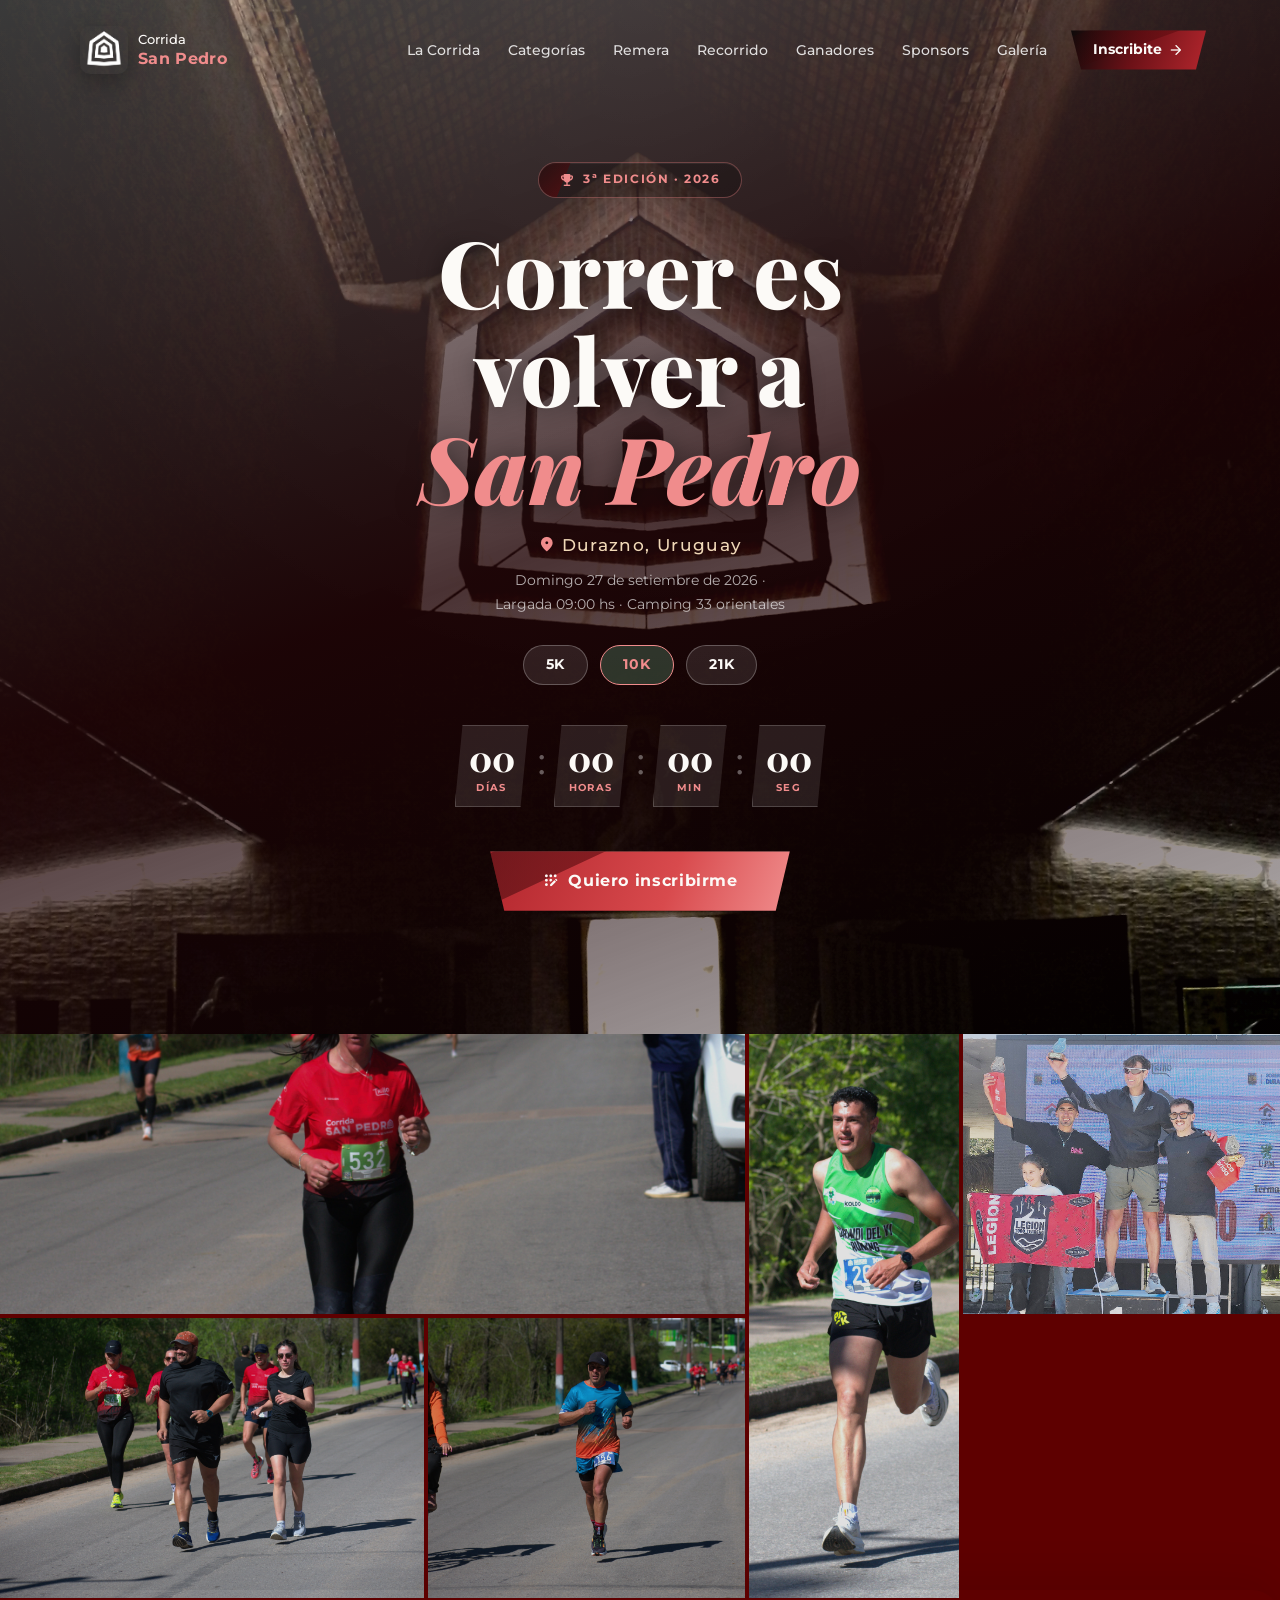
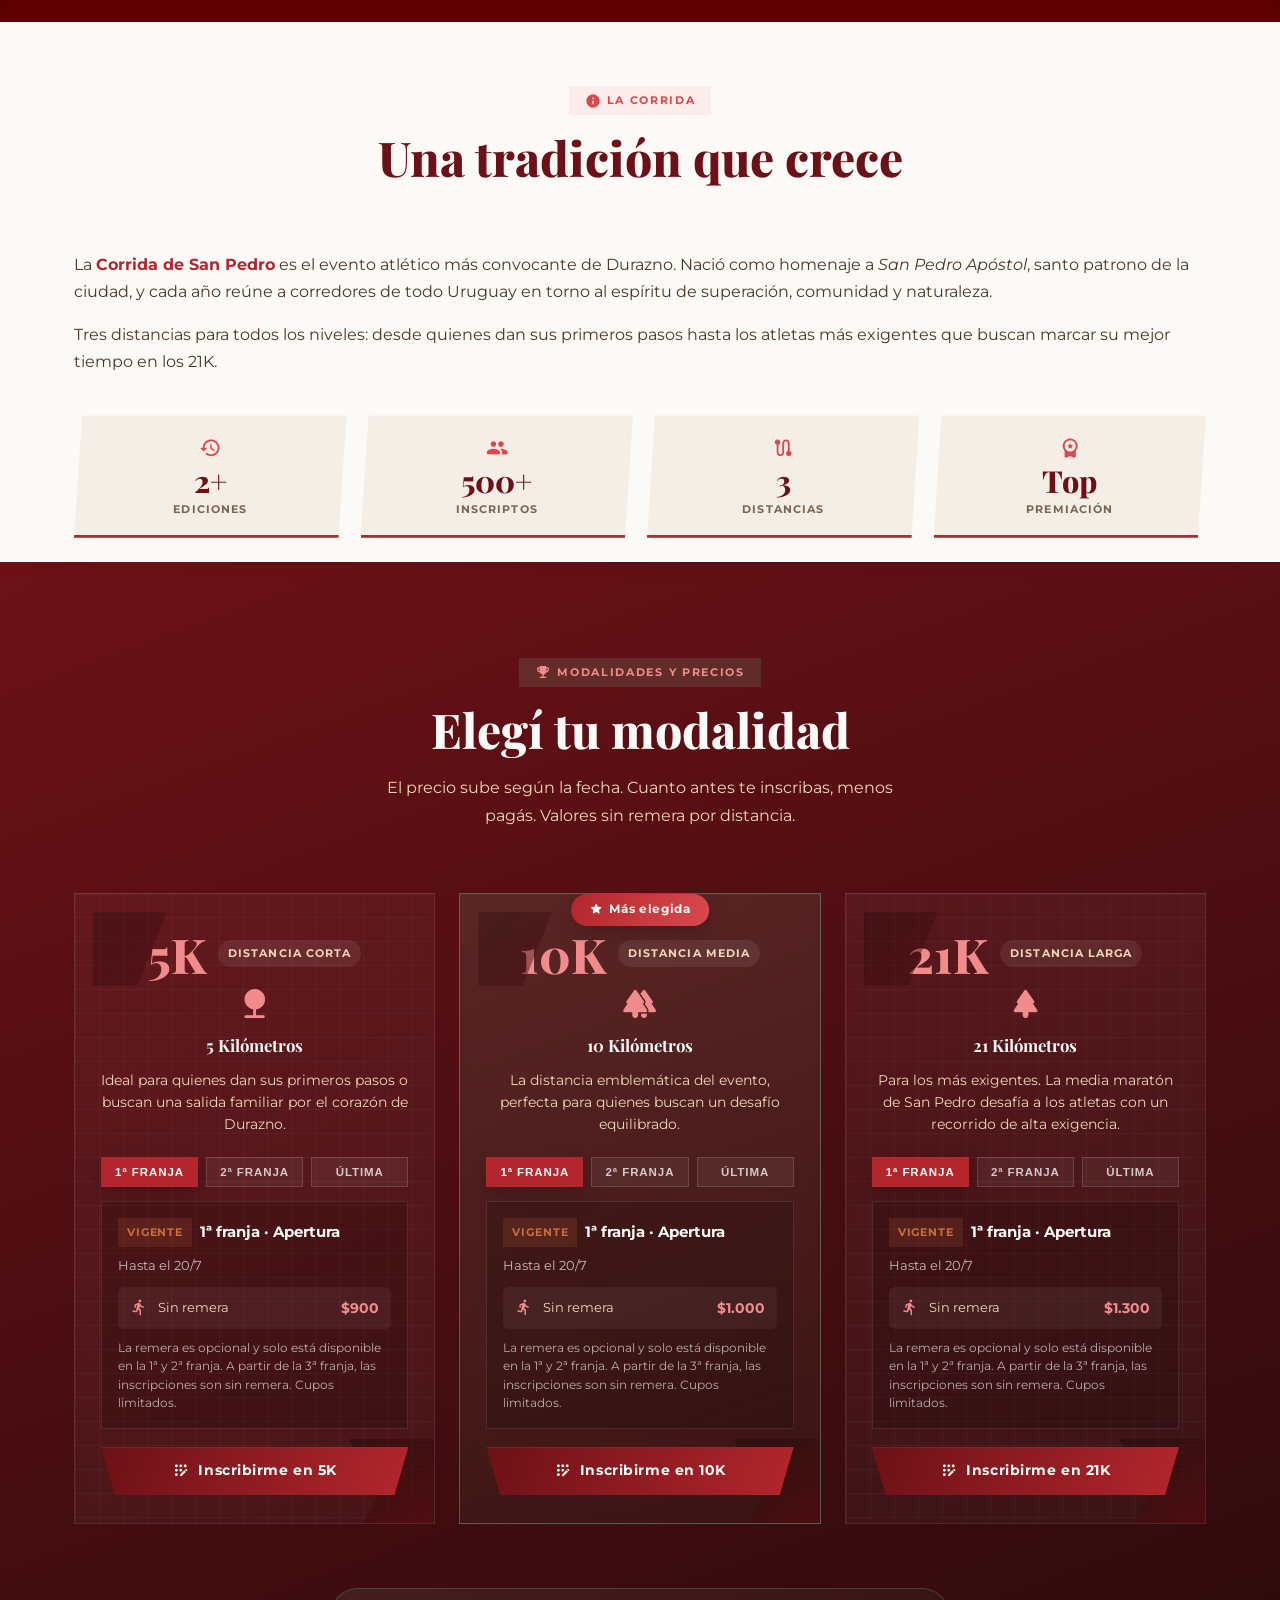
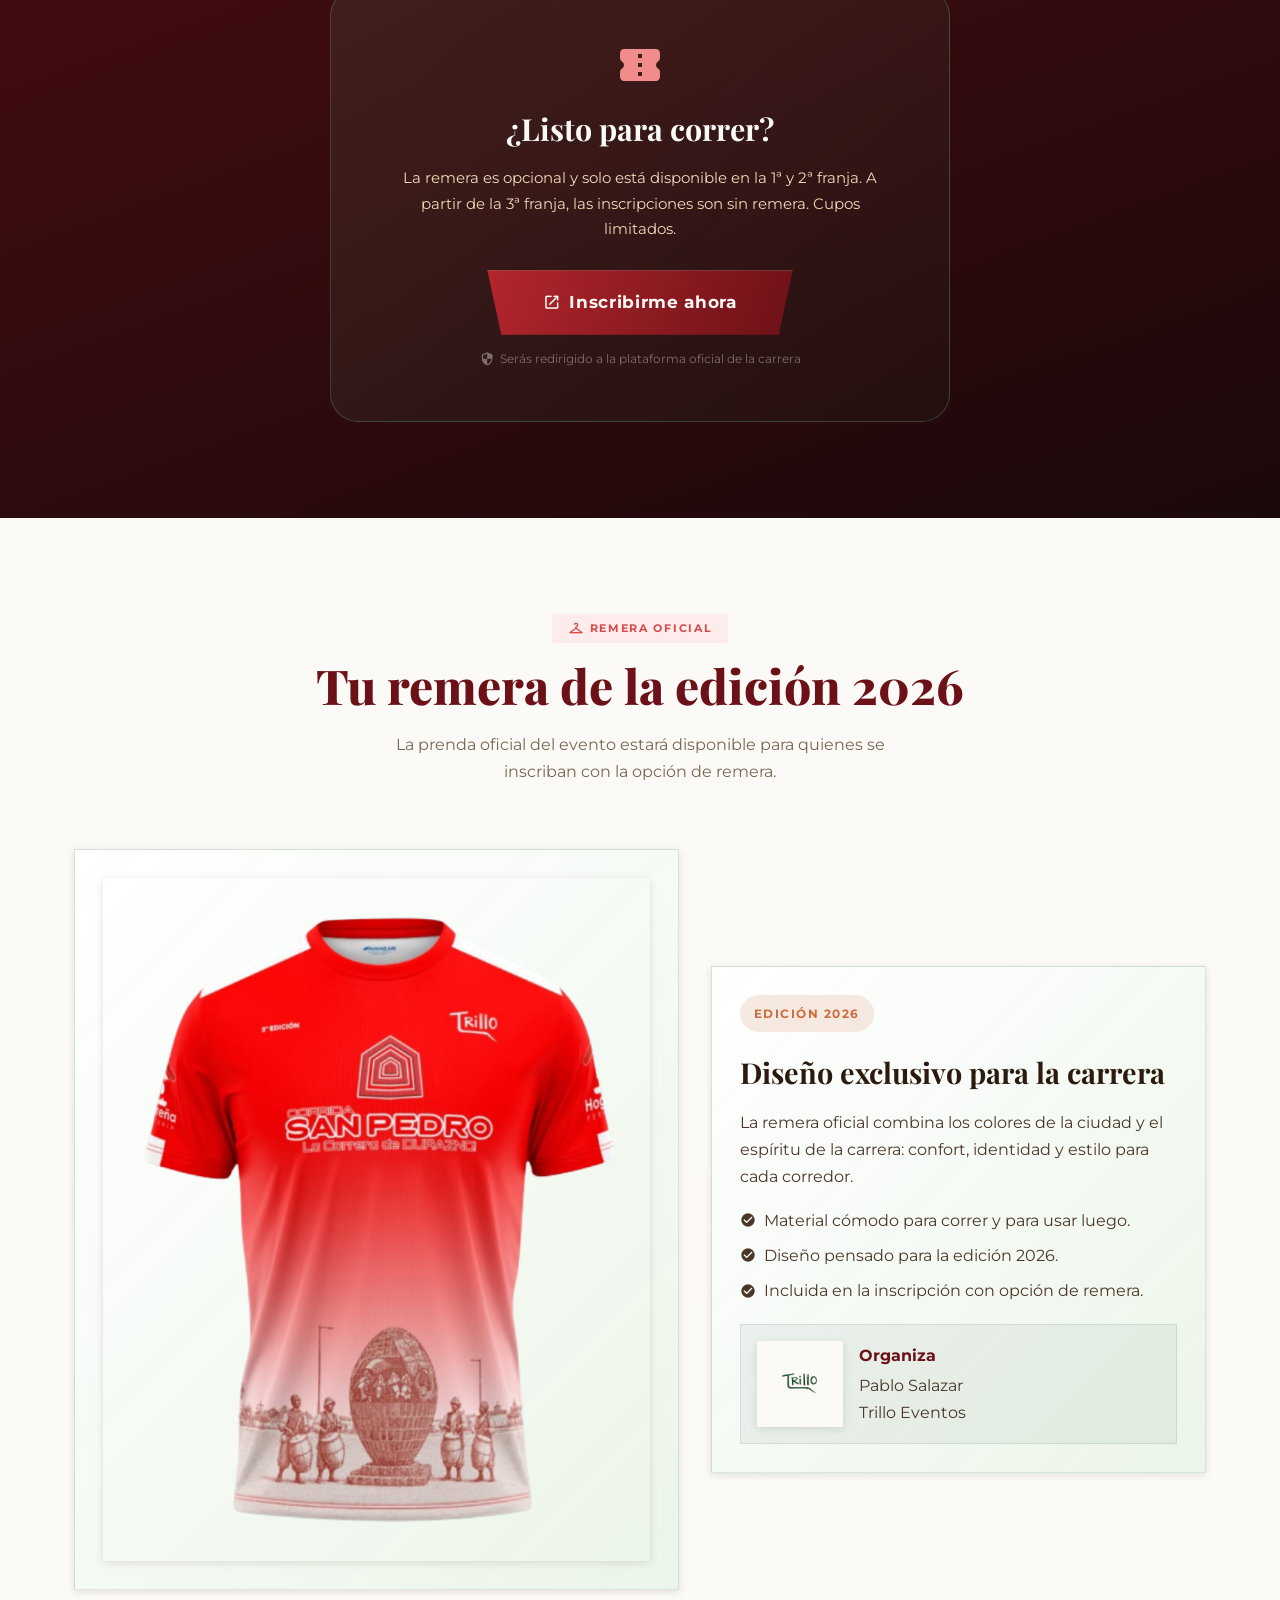
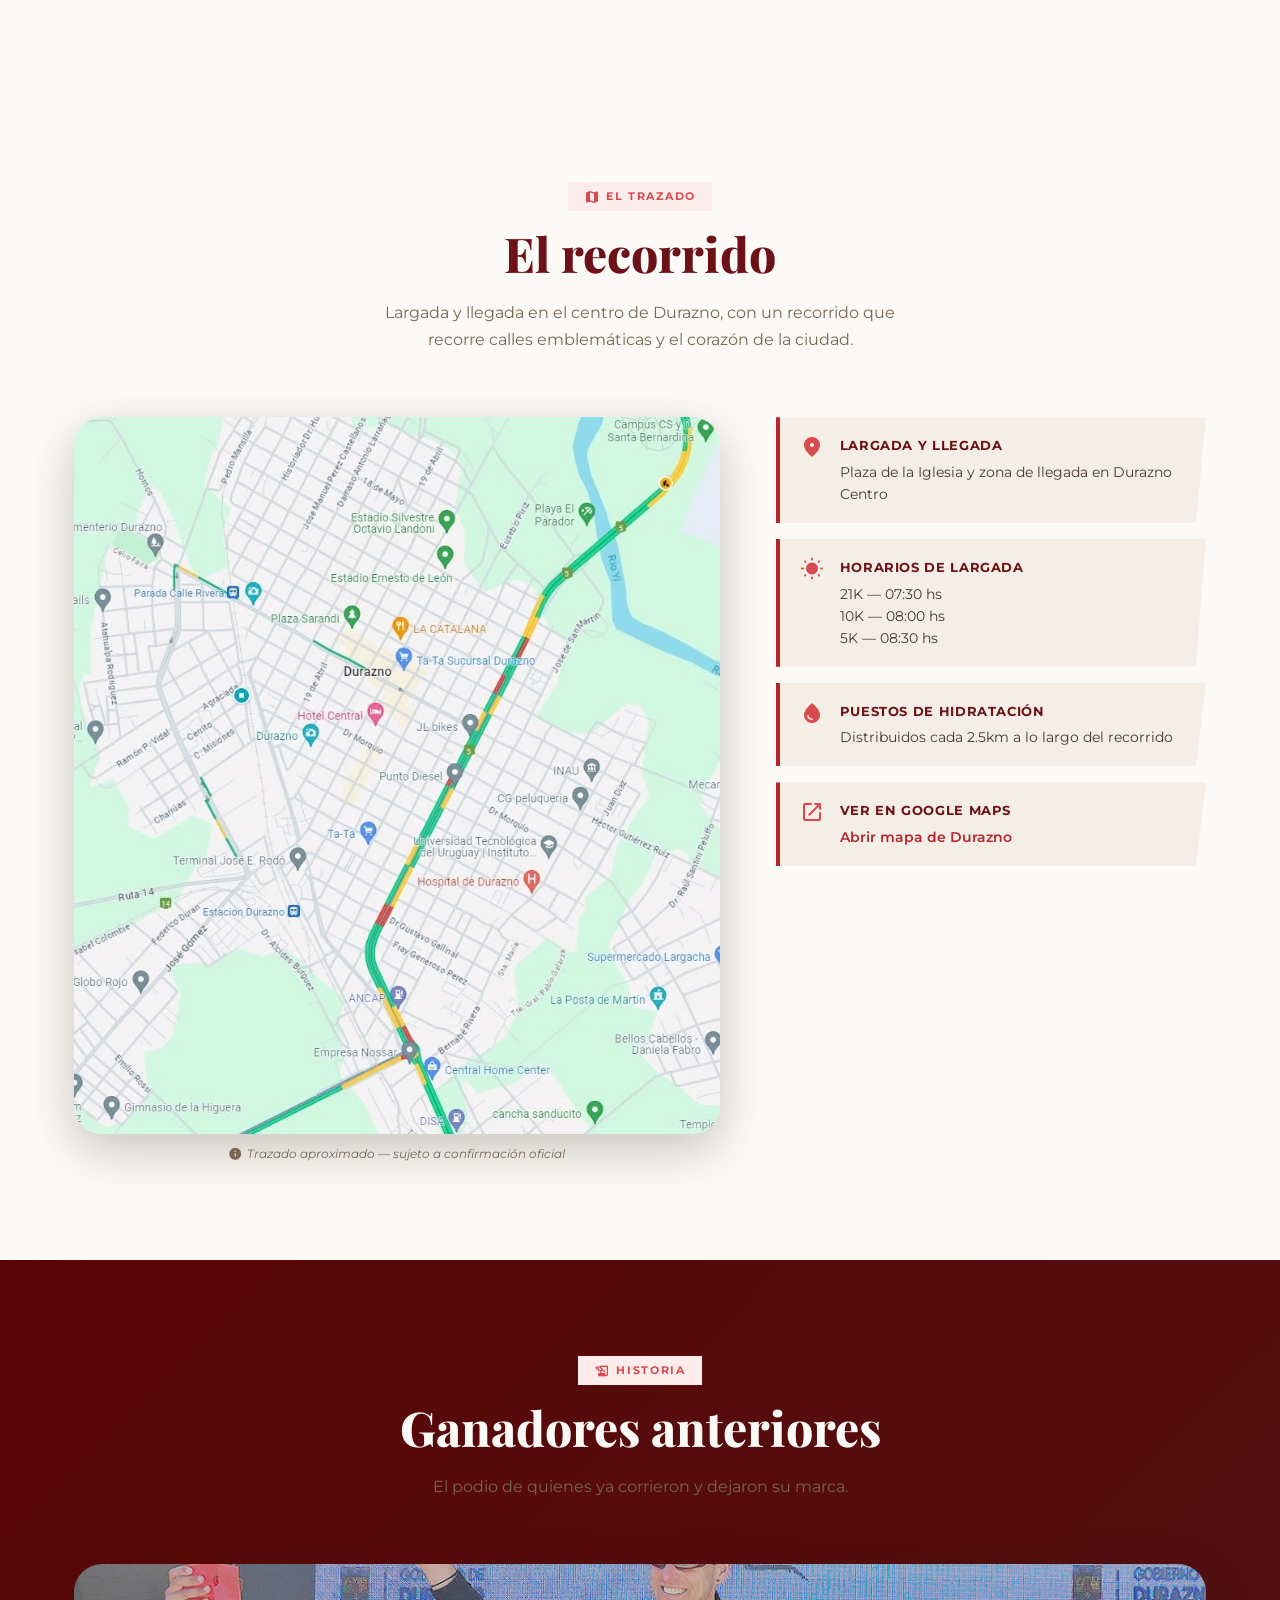
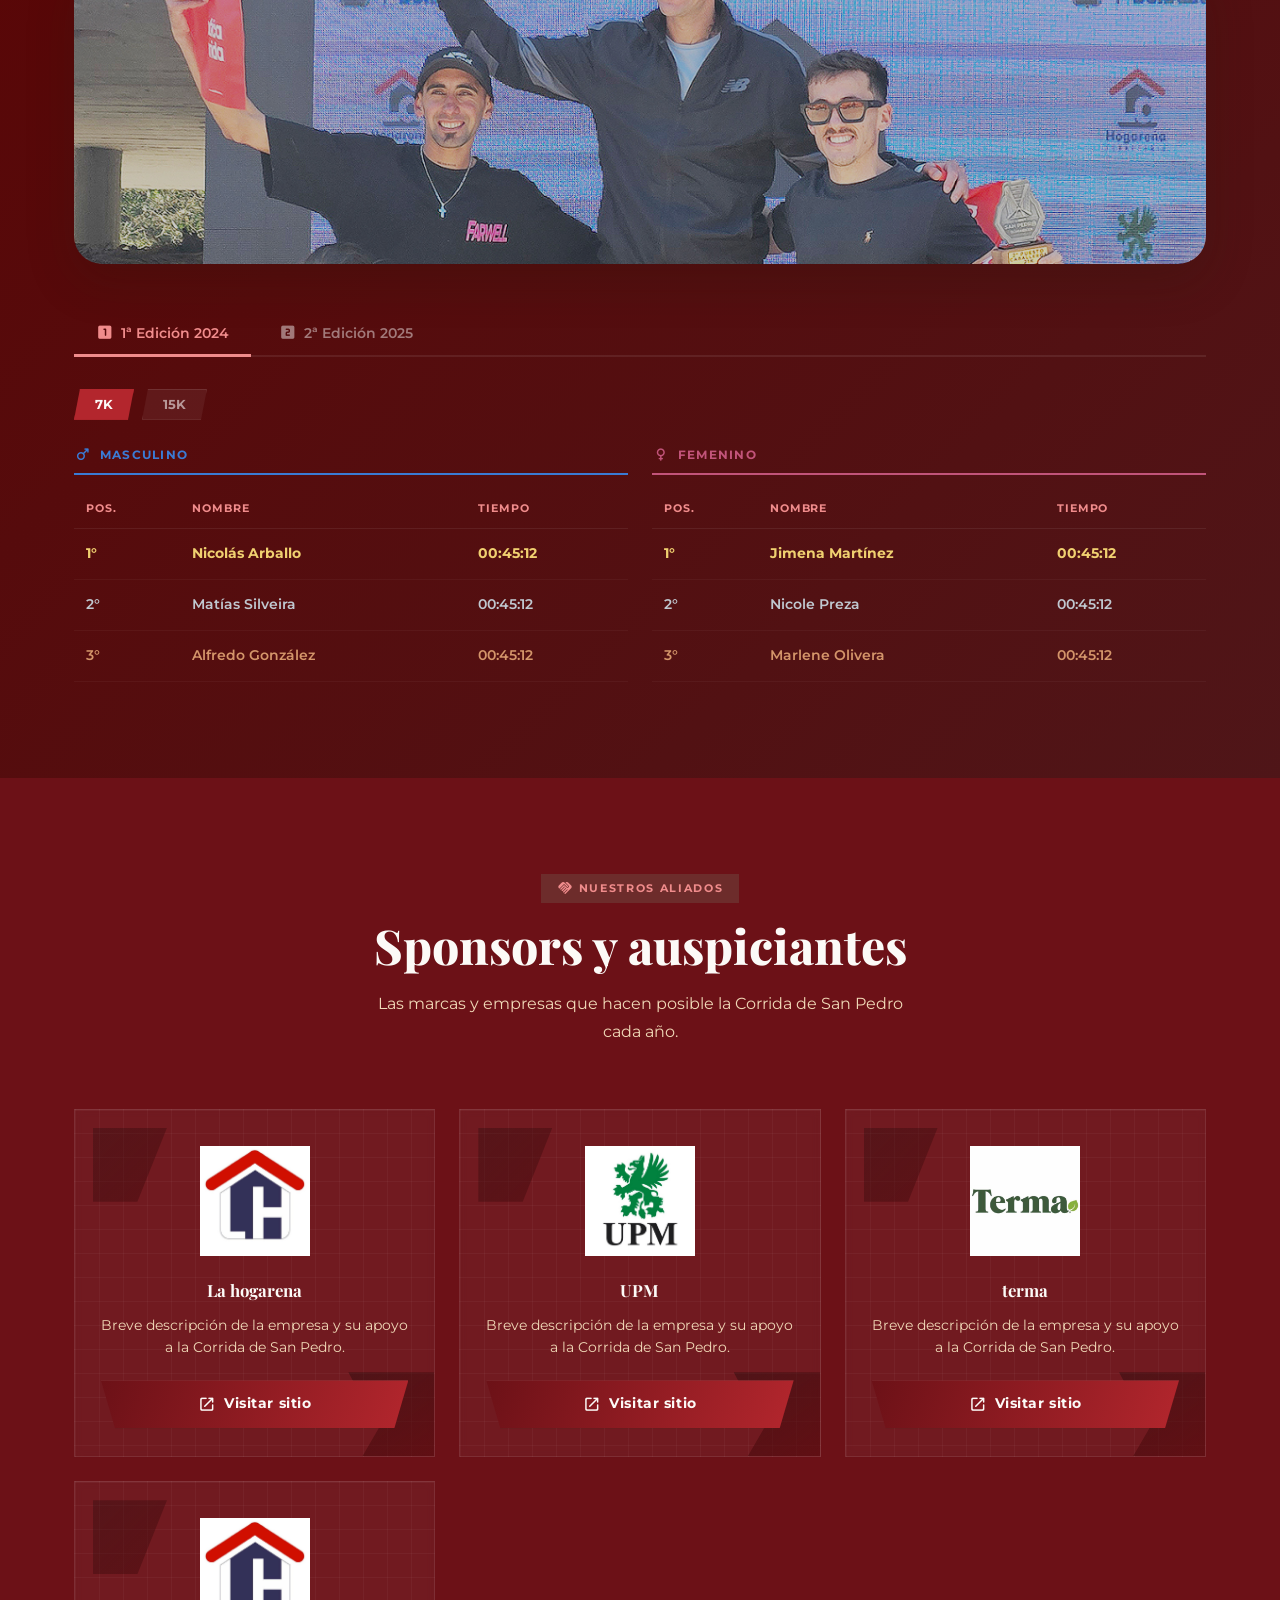
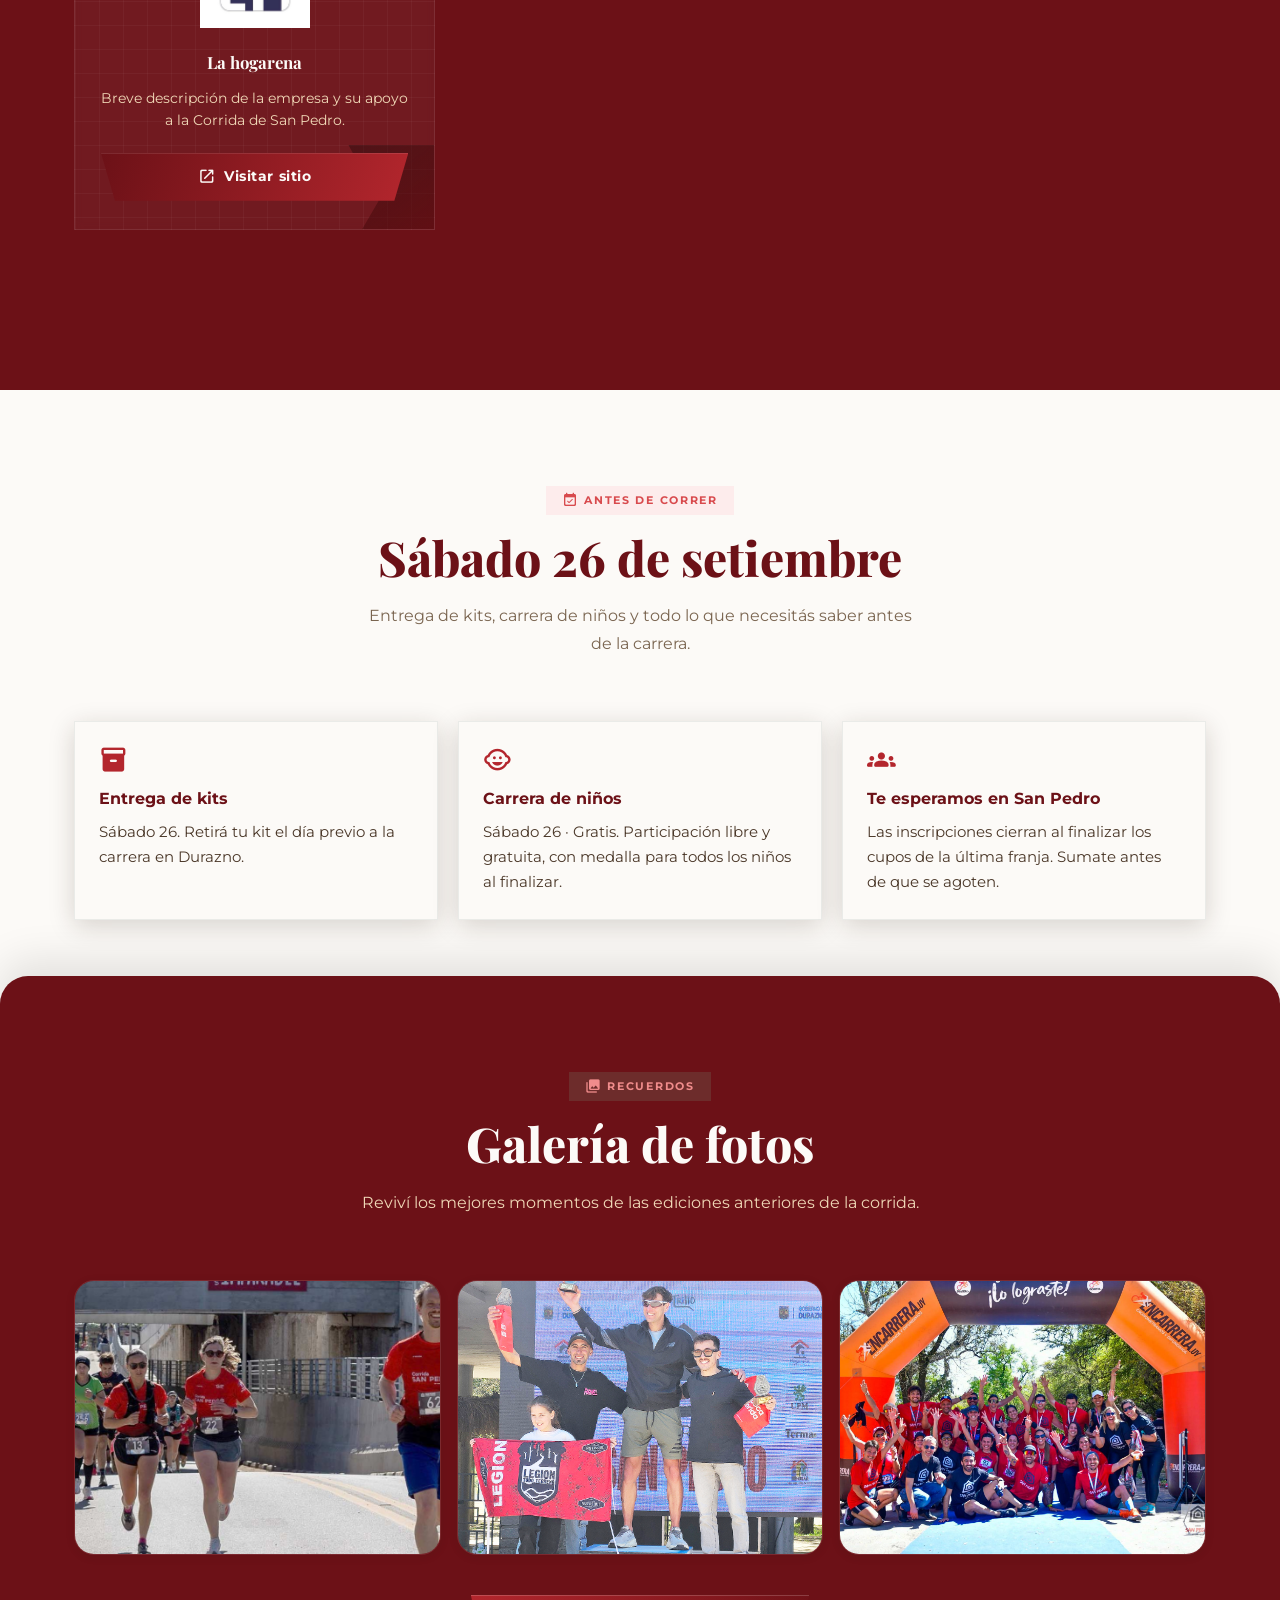
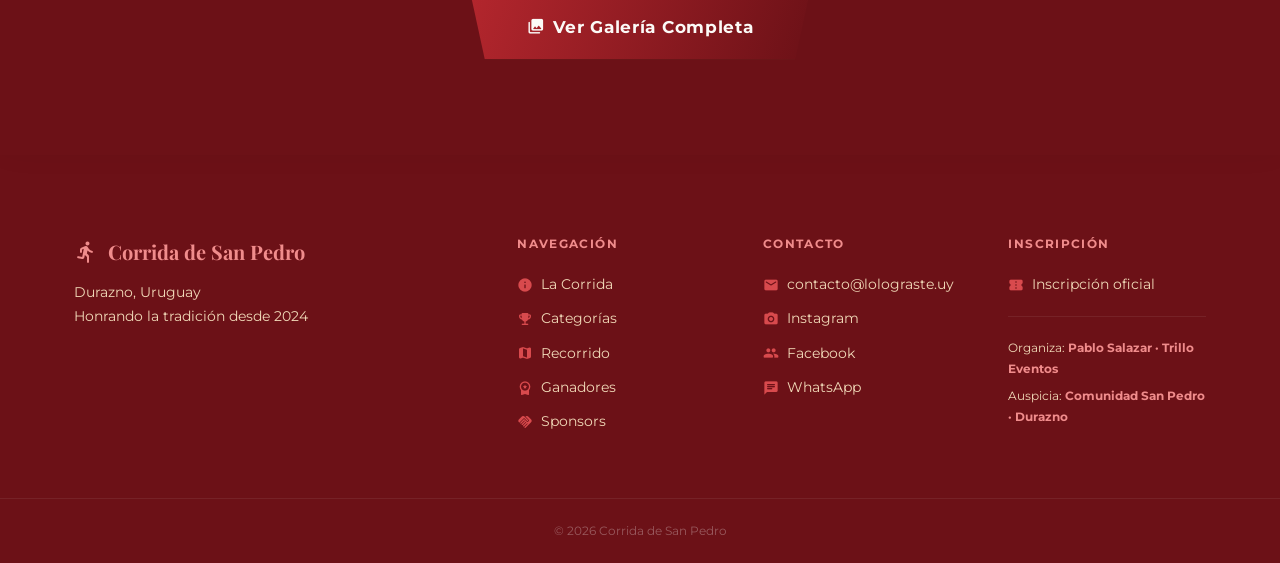
==== commit d8700e84: "Add files via upload" ====
--- a/index.html
+++ b/index.html
@@ -1,781 +1,781 @@
-<!DOCTYPE html>
-<html lang="es">
-<head>
-  <meta charset="UTF-8" />
-  <meta name="viewport" content="width=device-width, initial-scale=1.0" />
-  <meta name="description" content="Corrida de San Pedro 2026 — Durazno, Uruguay. Inscribite en la corrida más tradicional de la región. 5K, 10K y 21K." />
-  <meta name="robots" content="index, follow" />
-  <meta property="og:title" content="Corrida de San Pedro 2026 — Durazno, Uruguay" />
-  <meta property="og:description" content="La corrida popular más esperada del año. 5K, 10K y 21K. ¡Inscribite ahora!" />
-  <meta property="og:image" content="assets/iglesia.jpg" />
-  <meta property="og:type" content="website" />
-  <meta name="twitter:card" content="summary_large_image" />
-  <title>Corrida de San Pedro 2026 </title>
-  <link rel="icon" type="image/jpeg" href="assets/logo.png" />
-
-  <!-- Google Fonts: Playfair + Montserrat -->
-  <link rel="preconnect" href="https://fonts.googleapis.com" />
-  <link rel="preconnect" href="https://fonts.gstatic.com" crossorigin />
-  <link href="https://fonts.googleapis.com/css2?family=Playfair+Display:ital,wght@0,600;0,800;1,600&family=Montserrat:wght@300;400;500;600;700&display=swap" rel="stylesheet" />
-
-  <!-- Material Icons -->
-  <link href="https://fonts.googleapis.com/icon?family=Material+Icons+Round" rel="stylesheet" />
-
-  <link rel="stylesheet" href="style.css" />
-</head>
-<body>
-
-  <!-- ═══════════════════════════════════════ NAVBAR ═══ -->
-  <nav class="navbar" id="navbar">
-    <div class="nav-container">
-      <a href="#hero" class="nav-logo" aria-label="Inicio">
-        <img src="assets/logo.png" alt="Trillo Eventos" loading="lazy" decoding="async" />
-        <span class="nav-logo-text">Corrida<br><strong>San Pedro</strong></span>
-      </a>
-      <button class="nav-toggle" id="navToggle" aria-label="Menú" aria-expanded="false">
-        <span></span><span></span><span></span>
-      </button>
-      <div class="nav-links" id="navLinks">
-        <button class="nav-close" id="navClose" aria-label="Cerrar menú">
-          <span class="material-icons-round">close</span>
-        </button>
-        <ul class="nav-links-list">
-        <li><a href="#sobre"      class="nav-link">La Corrida</a></li>
-        <li><a href="#categorias" class="nav-link">Categorías</a></li>
-        <li><a href="#remera"     class="nav-link">Remera</a></li>
-        <li><a href="#recorrido"  class="nav-link">Recorrido</a></li>
-        <li><a href="#ganadores"  class="nav-link">Ganadores</a></li>
-        <li><a href="#sponsors"   class="nav-link">Sponsors</a></li>
-        <li><a href="galeria.html"    class="nav-link">Galería</a></li>
-        <li>
-          <a href="https://lolograste.uy/corrida-san-pedro" class="nav-cta" id="navCta" target="_blank" rel="noopener">
-            <span>Inscribite</span>
-            <span class="material-icons-round">arrow_forward</span>
-          </a>
-        </li>
-        </ul>
-      </div>
-    </div>
-  </nav>
-
-  <!-- ═══════════════════════════════════════ HERO ═══ -->
-  <section class="hero" id="hero">
-    <!-- Reemplazar iglesia.jpg con tu foto real de la iglesia -->
-    <div class="hero-bg" style="background-image: url('assets/Iglesia_San_Pedro\,_interior.jpg')"></div>
-    <div class="hero-overlay"></div>
-    <div class="hero-content fade-in-hero">
-      <div class="hero-badge">
-        <span class="material-icons-round">emoji_events</span>
-        3ª Edición · 2026
-      </div>
-      <h1 class="hero-title">Correr es<br> volver a<br><em>San Pedro</em></h1>
-      <p class="hero-subtitle">
-        <span class="material-icons-round">location_on</span>
-        Durazno, Uruguay
-      </p>
-      <p class="hero-date" id="heroDate">
-       
-        Domingo 27 de setiembre de 2026 · <br>
-        Largada 09:00 hs · Camping 33 orientales
-      </p>
-      <div class="hero-distances">
-        <span class="dist-pill">5K</span>
-        <span class="dist-pill featured">10K</span>
-        <span class="dist-pill">21K</span>
-      </div>
-
-      <!-- Countdown -->
-      <div class="countdown" id="countdown">
-        <div class="countdown-item"><span id="cdDays">--</span><label>días</label></div>
-        <div class="countdown-sep">:</div>
-        <div class="countdown-item"><span id="cdHours">--</span><label>horas</label></div>
-        <div class="countdown-sep">:</div>
-        <div class="countdown-item"><span id="cdMins">--</span><label>min</label></div>
-        <div class="countdown-sep">:</div>
-        <div class="countdown-item"><span id="cdSecs">--</span><label>seg</label></div>
-      </div>
-
-      <a href="https://lolograste.uy/corrida-san-pedro" target="_blank" rel="noopener" class="btn-trap btn-trap--hero" id="btnHeroCta">
-        <span class="btn-inner">
-          <span class="material-icons-round">app_registration</span>
-          Quiero inscribirme
-        </span>
-      </a>
-    </div>
-    <a href="#bento" class="hero-scroll-indicator" aria-label="Desplazar">
-      <span class="material-icons-round">expand_more</span>
-    </a>
-  </section>
-
-  <!-- ═══════════════════════════════════════ BENTO GALLERY ═══ -->
-  <section class="bento-section" id="bento">
-    <!-- Desktop: Bento Grid | Mobile: Carousel -->
-    <div class="bento-grid" id="bentoGrid">
-      <div class="bento-item bento-wide">
-        <img src="assets/1.jpg" alt="Largada Corrida San Pedro" loading="lazy" decoding="async" />
-        <div class="bento-label">La largada</div>
-      </div>
-      <div class="bento-item bento-tall">
-        <img src="assets/3.jpg" alt="Ganadores Corrida San Pedro" loading="lazy" decoding="async" />
-        <div class="bento-label">El podio</div>
-      </div>
-      <div class="bento-item">
-        <img src="assets/podio.webp" alt="Premiación Corrida San Pedro" loading="lazy" decoding="async" />
-        <div class="bento-label">Premiación</div>
-      </div>
-      <div class="bento-item">
-        <img src="assets/7.jpg" alt="El recorrido" loading="lazy" decoding="async" />
-        <div class="bento-label">El recorrido</div>
-      </div>
-      <div class="bento-item bento-wide-bottom">
-        <img src="assets/5.jpg" alt="Corredores en acción" loading="lazy" decoding="async" />
-        <div class="bento-label">En acción</div>
-      </div>
-    </div>
-
-    <!-- Mobile Carousel -->
-    <div class="carousel-wrap" id="bentoCarousel">
-      <div class="carousel-track" id="carouselTrack">
-        <div class="carousel-slide"><img src="assets/1.jpg" alt="La largada" loading="lazy" decoding="async" /><span>La largada</span></div>
-        <div class="carousel-slide"><img src="assets/3.jpg" alt="El podio" loading="lazy" decoding="async" /><span>El podio</span></div>
-        <div class="carousel-slide"><img src="assets/podio.webp" alt="Premiación" loading="lazy" decoding="async" /><span>Premiación</span></div>
-        <div class="carousel-slide"><img src="assets/7.jpg" alt="El recorrido" loading="lazy" decoding="async" /><span>El recorrido</span></div>
-        <div class="carousel-slide"><img src="assets/5.jpg" alt="En acción" loading="lazy" decoding="async" /><span>En acción</span></div>
-      </div>
-      <div class="carousel-cta-wrap">
-        <a href="#galeria" class="carousel-cta">Ver ediciones pasadas</a>
-      </div>
-      <div class="carousel-dots" id="carouselDots"></div>
-      <button class="carousel-btn carousel-prev" id="carouselPrev" aria-label="Anterior">
-        <span class="material-icons-round">chevron_left</span>
-      </button>
-      <button class="carousel-btn carousel-next" id="carouselNext" aria-label="Siguiente">
-        <span class="material-icons-round">chevron_right</span>
-      </button>
-    </div>
-  </section>
-
-  <!-- ═══════════════════════════════════════ SOBRE ═══ -->
-  <section class="section section" id="sobre">
-    <div class="container">
-      <div class="section-header reveal">
-        <span class="section-tag">
-          <span class="material-icons-round">info</span>
-          La Corrida
-        </span>
-        <h2 class="section-title tradicion" >Una tradición que crece</h2>
-      </div>
-      <div class="about-grid">
-        <div class="about-text reveal">
-          <p>La <strong>Corrida de San Pedro</strong> es el evento atlético más convocante de Durazno. Nació como homenaje a <em>San Pedro Apóstol</em>, santo patrono de la ciudad, y cada año reúne a corredores de todo Uruguay en torno al espíritu de superación, comunidad y naturaleza.</p>
-          <p>Tres distancias para todos los niveles: desde quienes dan sus primeros pasos hasta los atletas más exigentes que buscan marcar su mejor tiempo en los 21K.</p>
-          <div class="about-stats">
-            <div class="stat-item reveal">
-              <span class="material-icons-round stat-icon">history</span>
-              <span class="stat-number">2+</span>
-              <span class="stat-label">Ediciones</span>
-            </div>
-            <div class="stat-item reveal">
-              <span class="material-icons-round stat-icon">group</span>
-              <span class="stat-number">500+</span>
-              <span class="stat-label">Inscriptos</span>
-            </div>
-            <div class="stat-item reveal">
-              <span class="material-icons-round stat-icon">route</span>
-              <span class="stat-number">3</span>
-              <span class="stat-label">Distancias</span>
-            </div>
-            <div class="stat-item reveal">
-              <span class="material-icons-round stat-icon">workspace_premium</span>
-              <span class="stat-number">Top</span>
-              <span class="stat-label">Premiación</span>
-            </div>
-          </div>
-        </div>
-      </div>
-    </div>
-  </section>
-
-  <!-- ═══════════════════════════════════════ CATEGORÍAS ═══ -->
-  <section class="section section-dark" id="categorias">
-    <div class="container">
-      <div class="section-header reveal">
-        <span class="section-tag">
-          <span class="material-icons-round">emoji_events</span>
-          Modalidades y precios
-        </span>
-        <h2 class="section-title">Elegí tu modalidad</h2>
-        <p class="section-subtitle">El precio sube según la fecha. Cuanto antes te inscribas, menos pagás. Valores sin remera por distancia.</p>
-      </div>
-
-      <div class="categories-grid">
-
-        <article class="category-card reveal" id="card5k">
-          <div class="card-header">
-            <div class="card-distance">5K</div>
-            <div class="card-label">Distancia corta</div>
-          </div>
-          <span class="material-icons-round card-icon">nature</span>
-          <h3>5 Kilómetros</h3>
-          <p class="card-desc">Ideal para quienes dan sus primeros pasos o buscan una salida familiar por el corazón de Durazno.</p>
-          <div class="franja-tabs" role="tablist">
-            <button type="button" class="franja-tab franja-tab--active" data-title="1ª franja · Apertura" data-date="Hasta el 20/7" data-badge="Vigente" data-price="$900" data-note="La remera es opcional y solo está disponible en la 1ª y 2ª franja. A partir de la 3ª franja, las inscripciones son sin remera. Cupos limitados." aria-selected="true">1ª franja</button>
-            <button type="button" class="franja-tab" data-title="2ª franja" data-date="21/7 – 30/8" data-badge="Próxima" data-price="$1.100" data-note="La remera es opcional y solo está disponible en la 1ª y 2ª franja. A partir de la 3ª franja, las inscripciones son sin remera. Cupos limitados." aria-selected="false">2ª franja</button>
-            <button type="button" class="franja-tab" data-title="Última franja" data-date="31/8 hasta agotar cupos" data-badge="Última" data-price="$1.200" data-note="La remera es opcional y solo está disponible en la 1ª y 2ª franja. A partir de la 3ª franja, las inscripciones son sin remera. Cupos limitados." aria-selected="false">Última</button>
-          </div>
-          <div class="franja-panel">
-            <div class="franja-panel-head">
-              <span class="franja-badge" data-franja-badge>Vigente</span>
-              <span class="franja-title" data-franja-title>1ª franja · Apertura</span>
-              <span class="franja-date" data-franja-date>Hasta el 20/7</span>
-            </div>
-            <div class="price-option">
-              <span class="material-icons-round">directions_run</span>
-              <span class="price-label">Sin remera</span>
-              <span class="price-amount" data-franja-price>$900</span>
-            </div>
-            <p class="franja-note" data-franja-note>La remera es opcional y solo está disponible en la 1ª y 2ª franja. A partir de la 3ª franja, las inscripciones son sin remera. Cupos limitados.</p>
-          </div>
-          <a href="https://lolograste.uy/corrida-san-pedro" target="_blank" rel="noopener" class="btn-trap btn-trap--card" id="btn5k">
-            <span class="btn-inner">
-              <span class="material-icons-round">app_registration</span>
-              Inscribirme en 5K
-            </span>
-          </a>
-        </article>
-
-        <article class="category-card category-card--featured reveal" id="card10k">
-          <div class="featured-badge">
-            <span class="material-icons-round">star</span>
-            Más elegida
-          </div>
-          <div class="card-header">
-            <div class="card-distance">10K</div>
-            <div class="card-label">Distancia media</div>
-          </div>
-          <span class="material-icons-round card-icon">forest</span>
-          <h3>10 Kilómetros</h3>
-          <p class="card-desc">La distancia emblemática del evento, perfecta para quienes buscan un desafío equilibrado.</p>
-          <div class="franja-tabs" role="tablist">
-            <button type="button" class="franja-tab franja-tab--active" data-title="1ª franja · Apertura" data-date="Hasta el 20/7" data-badge="Vigente" data-price="$1.000" data-note="La remera es opcional y solo está disponible en la 1ª y 2ª franja. A partir de la 3ª franja, las inscripciones son sin remera. Cupos limitados." aria-selected="true">1ª franja</button>
-            <button type="button" class="franja-tab" data-title="2ª franja" data-date="21/7 – 30/8" data-badge="Próxima" data-price="$1.300" data-note="La remera es opcional y solo está disponible en la 1ª y 2ª franja. A partir de la 3ª franja, las inscripciones son sin remera. Cupos limitados." aria-selected="false">2ª franja</button>
-            <button type="button" class="franja-tab" data-title="Última franja" data-date="31/8 hasta agotar cupos" data-badge="Última" data-price="$1.300" data-note="La remera es opcional y solo está disponible en la 1ª y 2ª franja. A partir de la 3ª franja, las inscripciones son sin remera. Cupos limitados." aria-selected="false">Última</button>
-          </div>
-          <div class="franja-panel">
-            <div class="franja-panel-head">
-              <span class="franja-badge" data-franja-badge>Vigente</span>
-              <span class="franja-title" data-franja-title>1ª franja · Apertura</span>
-              <span class="franja-date" data-franja-date>Hasta el 20/7</span>
-            </div>
-            <div class="price-option">
-              <span class="material-icons-round">directions_run</span>
-              <span class="price-label">Sin remera</span>
-              <span class="price-amount" data-franja-price>$1.000</span>
-            </div>
-            <p class="franja-note" data-franja-note>La remera es opcional y solo está disponible en la 1ª y 2ª franja. A partir de la 3ª franja, las inscripciones son sin remera. Cupos limitados.</p>
-          </div>
-          <a href="https://lolograste.uy/corrida-san-pedro" target="_blank" rel="noopener" class="btn-trap btn-trap--card" id="btn10k">
-            <span class="btn-inner">
-              <span class="material-icons-round">app_registration</span>
-              Inscribirme en 10K
-            </span>
-          </a>
-        </article>
-
-        <article class="category-card reveal" id="card21k">
-          <div class="card-header">
-            <div class="card-distance">21K</div>
-            <div class="card-label">Distancia larga</div>
-          </div>
-          <span class="material-icons-round card-icon">park</span>
-          <h3>21 Kilómetros</h3>
-          <p class="card-desc">Para los más exigentes. La media maratón de San Pedro desafía a los atletas con un recorrido de alta exigencia.</p>
-          <div class="franja-tabs" role="tablist">
-            <button type="button" class="franja-tab franja-tab--active" data-title="1ª franja · Apertura" data-date="Hasta el 20/7" data-badge="Vigente" data-price="$1.300" data-note="La remera es opcional y solo está disponible en la 1ª y 2ª franja. A partir de la 3ª franja, las inscripciones son sin remera. Cupos limitados." aria-selected="true">1ª franja</button>
-            <button type="button" class="franja-tab" data-title="2ª franja" data-date="21/7 – 30/8" data-badge="Próxima" data-price="$1.500" data-note="La remera es opcional y solo está disponible en la 1ª y 2ª franja. A partir de la 3ª franja, las inscripciones son sin remera. Cupos limitados." aria-selected="false">2ª franja</button>
-            <button type="button" class="franja-tab" data-title="Última franja" data-date="31/8 hasta agotar cupos" data-badge="Última" data-price="$1.500" data-note="La remera es opcional y solo está disponible en la 1ª y 2ª franja. A partir de la 3ª franja, las inscripciones son sin remera. Cupos limitados." aria-selected="false">Última</button>
-          </div>
-          <div class="franja-panel">
-            <div class="franja-panel-head">
-              <span class="franja-badge" data-franja-badge>Vigente</span>
-              <span class="franja-title" data-franja-title>1ª franja · Apertura</span>
-              <span class="franja-date" data-franja-date>Hasta el 20/7</span>
-            </div>
-            <div class="price-option">
-              <span class="material-icons-round">directions_run</span>
-              <span class="price-label">Sin remera</span>
-              <span class="price-amount" data-franja-price>$1.300</span>
-            </div>
-            <p class="franja-note" data-franja-note>La remera es opcional y solo está disponible en la 1ª y 2ª franja. A partir de la 3ª franja, las inscripciones son sin remera. Cupos limitados.</p>
-          </div>
-          <a href="https://lolograste.uy/corrida-san-pedro" target="_blank" rel="noopener" class="btn-trap btn-trap--card" id="btn21k">
-            <span class="btn-inner">
-              <span class="material-icons-round">app_registration</span>
-              Inscribirme en 21K
-            </span>
-          </a>
-        </article>
-
-      </div>
-
-      <div class="inscription-cta reveal" id="inscripcion">
-        <div class="inscription-box">
-          <span class="material-icons-round inscripcion-icon">confirmation_number</span>
-          <h3>¿Listo para correr?</h3>
-          <p>La remera es opcional y solo está disponible en la 1ª y 2ª franja. A partir de la 3ª franja, las inscripciones son sin remera. Cupos limitados.</p>
-          <a href="https://lolograste.uy/corrida-san-pedro" target="_blank" rel="noopener" class="btn-trap btn-trap--inscripcion" id="btnInscripcion">
-            <span class="btn-inner">
-              <span class="material-icons-round">open_in_new</span>
-              Inscribirme ahora
-            </span>
-          </a>
-          <p class="cta-note">
-            <span class="material-icons-round">security</span>
-            Serás redirigido a la plataforma oficial de la carrera
-          </p>
-        </div>
-      </div>
-    </div>
-  </section>
-
-  <!-- ═══════════════════════════════════════ REMERA ═══ -->
-  <section class="section section-light" id="remera">
-    <div class="container">
-      <div class="section-header reveal">
-        <span class="section-tag">
-          <span class="material-icons-round">checkroom</span>
-          Remera oficial
-        </span>
-        <h2 class="section-title remera">Tu remera de la edición 2026</h2>
-        <p class="section-subtitle">La prenda oficial del evento estará disponible para quienes se inscriban con la opción de remera.</p>
-      </div>
-      <div class="remera-grid">
-        <div class="remera-card reveal">
-          <img src="assets/remera.png" alt="Remera oficial Corrida de San Pedro" loading="lazy" decoding="async" />
-        </div>
-        <div class="remera-card reveal">
-          <span class="remera-badge">Edición 2026</span>
-          <h3>Diseño exclusivo para la carrera</h3>
-          <p>La remera oficial combina los colores de la ciudad y el espíritu de la carrera: confort, identidad y estilo para cada corredor.</p>
-          <ul class="remera-list">
-            <li><span class="material-icons-round">check_circle</span> Material cómodo para correr y para usar luego.</li>
-            <li><span class="material-icons-round">check_circle</span> Diseño pensado para la edición 2026.</li>
-            <li><span class="material-icons-round">check_circle</span> Incluida en la inscripción con opción de remera.</li>
-          </ul>
-          <div class="organizer-card">
-            <img src="assets/trillo_logo.png" alt="Trillo Eventos" loading="lazy" decoding="async" />
-            <div>
-              <h4>Organiza</h4>
-              <p>Pablo Salazar</p>
-              <p>Trillo Eventos</p>
-            </div>
-          </div>
-        </div>
-      </div>
-    </div>
-  </section>
-
-  <!-- ═══════════════════════════════════════ RECORRIDO ═══ -->
-  <section class="section section-light" id="recorrido">
-    <div class="container">
-      <div class="section-header reveal">
-        <span class="section-tag">
-          <span class="material-icons-round">map</span>
-          El Trazado
-        </span>
-        <h2 class="section-title recorrido">El recorrido</h2>
-        <p class="section-subtitle">Largada y llegada en el centro de Durazno, con un recorrido que recorre calles emblemáticas y el corazón de la ciudad.</p>
-      </div>
-      <div class="route-grid">
-        <div class="route-image reveal">
-          <img src="assets/mapa.jpg" alt="Mapa del recorrido Corrida San Pedro" loading="lazy" decoding="async" />
-          <div class="route-image-caption">
-            <span class="material-icons-round">info</span>
-            Trazado aproximado — sujeto a confirmación oficial
-          </div>
-        </div>
-        <div class="route-info reveal">
-          <div class="route-detail-card">
-            <span class="material-icons-round route-icon">place</span>
-            <div>
-              <h4>Largada y llegada</h4>
-              <p>Plaza de la Iglesia y zona de llegada en Durazno Centro</p>
-            </div>
-          </div>
-          <div class="route-detail-card">
-            <span class="material-icons-round route-icon">wb_sunny</span>
-            <div>
-              <h4>Horarios de largada</h4>
-              <p>21K — 07:30 hs<br>10K — 08:00 hs<br>5K — 08:30 hs</p>
-            </div>
-          </div>
-          <div class="route-detail-card">
-            <span class="material-icons-round route-icon">water_drop</span>
-            <div>
-              <h4>Puestos de hidratación</h4>
-              <p>Distribuidos cada 2.5km a lo largo del recorrido</p>
-            </div>
-          </div>
-          <div class="route-detail-card">
-            <span class="material-icons-round route-icon">open_in_new</span>
-            <div>
-              <h4>Ver en Google Maps</h4>
-              <p><a href="https://maps.google.com/?q=Durazno,Uruguay" target="_blank" rel="noopener" id="linkMaps">Abrir mapa de Durazno</a></p>
-            </div>
-          </div>
-        </div>
-      </div>
-    </div>
-  </section>
-
-  <!-- ═══════════════════════════════════════ GANADORES ═══ -->
-  <section class="section " id="ganadores">
-    <div class="container">
-      <div class="section-header reveal">
-        <span class="section-tag">
-          <span class="material-icons-round">history_edu</span>
-          Historia
-        </span>
-        <h2 class="section-title">Ganadores anteriores</h2>
-        <p class="section-subtitle">El podio de quienes ya corrieron y dejaron su marca.</p>
-      </div>
-
-      <div class="winners-img-banner reveal">
-        <img src="assets/podio.webp" alt="Ganadores Corrida San Pedro 21k" loading="lazy" decoding="async" />
-      </div>
-
-      <!-- Tabs por edición -->
-      <div class="tabs-container reveal">
-        <div class="tabs-nav" role="tablist">
-          <button class="tab-btn tab-btn--active" data-tab="ed2024" role="tab" id="tab2024" aria-selected="true">
-            <span class="material-icons-round">looks_one</span> 1ª Edición 2024
-          </button>
-          <button class="tab-btn" data-tab="ed2025" role="tab" id="tab2025" aria-selected="false">
-            <span class="material-icons-round">looks_two</span> 2ª Edición 2025
-          </button>
-        </div>
-
-        <!-- 2024 -->
-        <div class="tab-panel tab-panel--active" id="ed2024" role="tabpanel">
-          <div class="distance-tabs">
-            <button class="dist-tab dist-tab--active" data-dist="w24-7k">7K</button>
-            <button class="dist-tab" data-dist="w24-15k">15K</button>
-           
-          </div>
-
-          <div class="winners-table-wrap dist-table dist-table--active" id="w24-7k">
-            <div class="gender-split">
-              <div class="gender-block">
-                <div class="gender-header">
-                  <span class="material-icons-round">male</span> Masculino
-                </div>
-                <table class="winners-table"><thead><tr><th>Pos.</th><th>Nombre</th><th>Tiempo</th></tr></thead><tbody>
-                  <tr class="gold"><td>1°</td><td>Nicolás Arballo</td><td>00:45:12</td></tr>
-                  <tr class="silver"><td>2°</td><td>Matías Silveira</td><td>00:45:12</td></tr>
-                  <tr class="bronze"><td>3°</td><td>Alfredo González</td><td>00:45:12</td></tr>
-                </tbody></table>
-              </div>
-              <div class="gender-block">
-                <div class="gender-header female">
-                  <span class="material-icons-round">female</span> Femenino
-                </div>
-                <table class="winners-table"><thead><tr><th>Pos.</th><th>Nombre</th><th>Tiempo</th></tr></thead><tbody>
-                  <tr class="gold"><td>1°</td><td>Jimena Martínez</td><td>00:45:12</td></tr>
-                  <tr class="silver"><td>2°</td><td>Nicole Preza</td><td>00:45:12</td></tr>
-                  <tr class="bronze"><td>3°</td><td>Marlene Olivera</td><td>00:45:12</td></tr>
-                </tbody></table>
-              </div>
-            </div>
-          </div>
-
-          <div class="winners-table-wrap dist-table" id="w24-15k">
-            <div class="gender-split">
-              <div class="gender-block">
-                <div class="gender-header"><span class="material-icons-round">male</span> Masculino</div>
-                <table class="winners-table"><thead><tr><th>Pos.</th><th>Nombre</th><th>Tiempo</th></tr></thead><tbody>
-                  <tr class="gold"><td>1°</td><td>Nicolás Espinosa</td><td>00:45:12</td></tr>
-                  <tr class="silver"><td>2°</td><td>Roberto Umpiérrez</td><td>00:45:12</td></tr>
-                  <tr class="bronze"><td>3°</td><td>Williams Albornoz</td><td>00:45:12</td></tr>
-                </tbody></table>
-              </div>
-              <div class="gender-block">
-                <div class="gender-header female"><span class="material-icons-round">female</span> Femenino</div>
-                <table class="winners-table"><thead><tr><th>Pos.</th><th>Nombre</th><th>Tiempo</th></tr></thead><tbody>
-                  <tr class="gold"><td>1°</td><td>Flavia Lanza</td><td>00:45:12</td></tr>
-                  <tr class="silver"><td>2°</td><td>Ana Silveira</td><td>00:45:12</td></tr>
-                  <tr class="bronze"><td>3°</td><td>Victoria Devitta</td><td>00:45:12</td></tr>
-                </tbody></table>
-              </div>
-            </div>
-          </div>
-
-          <div class="winners-table-wrap dist-table" id="w24-21k">
-            <div class="gender-split">
-              <div class="gender-block">
-                <div class="gender-header"><span class="material-icons-round">male</span> Masculino</div>
-                <table class="winners-table"><thead><tr><th>Pos.</th><th>Nombre</th><th>Tiempo</th></tr></thead><tbody>
-                  <tr class="gold"><td>1°</td><td>Roberto Umpiérrez</td><td>00:45:12</td></tr>
-                  <tr class="silver"><td>2°</td><td>Nicolás Espinosa</td><td>00:45:12</td></tr>
-                  <tr class="bronze"><td>3°</td><td>Alexis Castro</td><td>00:45:12</td></tr>
-                </tbody></table>
-              </div>
-              <div class="gender-block">
-                <div class="gender-header female"><span class="material-icons-round">female</span> Femenino</div>
-                <table class="winners-table"><thead><tr><th>Pos.</th><th>Nombre</th><th>Tiempo</th></tr></thead><tbody>
-                  <tr class="gold"><td>1°</td><td>Aldana Sabatel </td><td>00:45:12</td></tr>
-                  <tr class="silver"><td>2°</td><td>Daihanna Cabrera</td><td>00:45:12</td></tr>
-                  <tr class="bronze"><td>3°</td><td>Victoria Devitta</td><td>00:45:12</td></tr>
-                </tbody></table>
-              </div>
-            </div>
-          </div>
-        </div>
-
-        <!-- 2025 -->
-        <div class="tab-panel" id="ed2025" role="tabpanel">
-          <div class="distance-tabs">
-            <button class="dist-tab dist-tab--active" data-dist="w25-5k">5K</button>
-            <button class="dist-tab" data-dist="w25-10k">10K</button>
-            <button class="dist-tab" data-dist="w25-21k">21K</button>
-          </div>
-          <div class="winners-table-wrap dist-table dist-table--active" id="w25-5k">
-            <div class="gender-split">
-              <div class="gender-block">
-                <div class="gender-header"><span class="material-icons-round">male</span> Masculino</div>
-                 <table class="winners-table"><thead><tr><th>Pos.</th><th>Nombre</th><th>Tiempo</th></tr></thead><tbody>
-                  <tr class="gold"><td>1°</td><td>Pablo Duarte</td><td>00:45:12</td></tr>
-                  <tr class="silver"><td>2°</td><td>Luis Acosta</td><td>00:45:12</td></tr>
-                  <tr class="bronze"><td>3°</td><td>Jonathan Larrosa</td><td>00:45:12</td></tr>
-                </tbody></table>
-              </div>
-              <div class="gender-block">
-                <div class="gender-header female">
-                  <span class="material-icons-round">female</span> Femenino
-                </div>
-                <table class="winners-table"><thead><tr><th>Pos.</th><th>Nombre</th><th>Tiempo</th></tr></thead><tbody>
-                  <tr class="gold"><td>1°</td><td>Estefany Charamoni</td><td>00:45:12</td></tr>
-                  <tr class="silver"><td>2°</td><td>Lorena Santos</td><td>00:45:12</td></tr>
-                  <tr class="bronze"><td>3°</td><td>Silvia Sappia</td><td>00:45:12</td></tr>
-                </tbody></table>
-              </div>
-            </div>
-          </div>
-
-          <div class="winners-table-wrap dist-table" id="w25-10k">
-            <div class="gender-split">
-              <div class="gender-block">
-                <div class="gender-header"><span class="material-icons-round">male</span> Masculino</div>
-                <table class="winners-table"><thead><tr><th>Pos.</th><th>Nombre</th><th>Tiempo</th></tr></thead><tbody>
-                  <tr class="gold"><td>1°</td><td>Oscar Cáceres</td><td>00:45:12</td></tr>
-                  <tr class="silver"><td>2°</td><td>Giuliano Fiori</td><td>00:45:12</td></tr>
-                  <tr class="bronze"><td>3°</td><td>Rodrigo Salazar</td><td>00:45:12</td></tr>
-                </tbody></table>
-              </div>
-              <div class="gender-block">
-                <div class="gender-header female"><span class="material-icons-round">female</span> Femenino</div>
-                <table class="winners-table"><thead><tr><th>Pos.</th><th>Nombre</th><th>Tiempo</th></tr></thead><tbody>
-                  <tr class="gold"><td>1°</td><td>Victoria de León</td><td>00:45:12</td></tr>
-                  <tr class="silver"><td>2°</td><td> Jimena Martínez</td><td>00:45:12</td></tr>
-                  <tr class="bronze"><td>3°</td><td>Gabriela Pereira</td><td>00:45:12</td></tr>
-                </tbody></table>
-              </div>
-            </div>
-          </div>
-
-          <div class="winners-table-wrap dist-table" id="w24-21k">
-            <div class="gender-split">
-              <div class="gender-block">
-                <div class="gender-header"><span class="material-icons-round">male</span> Masculino</div>
-                <table class="winners-table"><thead><tr><th>Pos.</th><th>Nombre</th><th>Tiempo</th></tr></thead><tbody>
-                  <tr class="gold"><td>1°</td><td>Roberto Umpiérrez</td><td>00:45:12</td></tr>
-                  <tr class="silver"><td>2°</td><td>Nicolás Espinosa</td><td>00:45:12</td></tr>
-                  <tr class="bronze"><td>3°</td><td>Alexis Castro</td><td>00:45:12</td></tr>
-                </tbody></table>
-              </div>
-              <div class="gender-block">
-                <div class="gender-header female"><span class="material-icons-round">female</span> Femenino</div>
-                <table class="winners-table"><thead><tr><th>Pos.</th><th>Nombre</th><th>Tiempo</th></tr></thead><tbody>
-                  <tr class="gold"><td>1°</td><td>Aldana Sabatel </td><td>00:45:12</td></tr>
-                  <tr class="silver"><td>2°</td><td>Daihanna Cabrera</td><td>00:45:12</td></tr>
-                  <tr class="bronze"><td>3°</td><td>Victoria Devitta</td><td>00:45:12</td></tr>
-                </tbody></table>
-              </div>
-            </div>
-          </div>
-          <div class="winners-table-wrap dist-table" id="w25-21k">
-            <div class="gender-split">
-              <div class="gender-block">
-                <div class="gender-header"><span class="material-icons-round">male</span> Masculino</div>
-                <table class="winners-table"><thead><tr><th>Pos.</th><th>Nombre</th><th>Tiempo</th><th>Cat.</th></tr></thead><tbody>
-                  <tr class="gold"><td>1°</td><td>Mateo Silva</td><td>00:45:12</td><td>Open</td></tr>
-                  <tr class="silver"><td>2°</td><td>Mateo Silva</td><td>00:45:12</td><td>Open</td></tr>
-                  <tr class="bronze"><td>3°</td><td>Mateo Silva</td><td>00:45:12</td><td>Open</td></tr>
-                </tbody></table>
-              </div>
-              <div class="gender-block">
-                <div class="gender-header female"><span class="material-icons-round">female</span> Femenino</div>
-                <table class="winners-table"><thead><tr><th>Pos.</th><th>Nombre</th><th>Tiempo</th><th>Cat.</th></tr></thead><tbody>
-                  <tr class="gold"><td>1°</td><td>Mateo Silva</td><td>00:45:12</td><td>Open</td></tr>
-                  <tr class="silver"><td>2°</td><td>Mateo Silva</td><td>00:45:12</td><td>Open</td></tr>
-                  <tr class="bronze"><td>3°</td><td>Mateo Silva</td><td>00:45:12</td><td>Open</td></tr>
-                </tbody></table>
-              </div>
-            </div>
-          </div>
-        </div>
-      </div>
-    </div>
-  </section>
-
-  <!-- ═══════════════════════════════════════ SPONSORS ═══ -->
-  <section class="section section-dark" id="sponsors">
-    <div class="container">
-      <div class="section-header reveal">
-        <span class="section-tag">
-          <span class="material-icons-round">handshake</span>
-          Nuestros aliados
-        </span>
-        <h2 class="section-title">Sponsors y auspiciantes</h2>
-        <p class="section-subtitle">Las marcas y empresas que hacen posible la Corrida de San Pedro cada año.</p>
-      </div>
-
-      <!-- Reutiliza el grid/card de "Modalidades" para mantener el mismo estilo visual -->
-      <!-- Las cards se generan por JS desde el array SPONSORS en app.js (assets/sponsor/) -->
-      <div class="categories-grid" id="sponsorsGrid"></div>
-    </div>
-  </section>
-
-  <!-- ═══════════════════════════════════════ PRÓXIMA SECCIÓN ═══ -->
-  <section class="section section-light" id="informacion">
-    <div class="container">
-      <div class="section-header reveal">
-        <span class="section-tag">
-          <span class="material-icons-round">event_available</span>
-          Antes de correr
-        </span>
-        <h2 class="section-title recorrido">Sábado 26 de setiembre</h2>
-        <p class="section-subtitle">Entrega de kits, carrera de niños y todo lo que necesitás saber antes de la carrera.</p>
-      </div>
-
-      <div class="info-grid reveal">
-        <div class="info-card">
-          <span class="material-icons-round">inventory_2</span>
-          <h3>Entrega de kits</h3>
-          <p>Sábado 26. Retirá tu kit el día previo a la carrera en Durazno.</p>
-        </div>
-        <div class="info-card">
-          <span class="material-icons-round">child_care</span>
-          <h3>Carrera de niños</h3>
-          <p>Sábado 26 · Gratis. Participación libre y gratuita, con medalla para todos los niños al finalizar.</p>
-        </div>
-        <div class="info-card">
-          <span class="material-icons-round">groups</span>
-          <h3>Te esperamos en San Pedro</h3>
-          <p>Las inscripciones cierran al finalizar los cupos de la última franja. Sumate antes de que se agoten.</p>
-        </div>
-      </div>
-    </div>
-  </section>
-
-  <!-- ═══════════════════════════════════════ GALERÍA TEASER ═══ -->
-  <section class="section section-dark" id="galeria">
-    <div class="container">
-      <div class="section-header reveal">
-        <span class="section-tag">
-          <span class="material-icons-round">photo_library</span>
-          Recuerdos
-        </span>
-        <h2 class="section-title">Galería de fotos</h2>
-        <p class="section-subtitle">Reviví los mejores momentos de las ediciones anteriores de la corrida.</p>
-      </div>
-
-      <div class="gallery-grid-teaser reveal">
-        <div class="gallery-grid-item">
-          <img src="assets/recorrido1.jpg" alt="Largada de la corrida" />
-          <div class="gallery-overlay">
-            <span>Los que se animaron</span>
-          </div>
-        </div>
-        <div class="gallery-grid-item">
-          <img src="assets/podio.webp" alt="Entrega de premios" />
-          <div class="gallery-overlay">
-            <span>Premiación</span>
-          </div>
-        </div>
-        <div class="gallery-grid-item">
-          <img src="assets/final.jpeg" alt="Corredores que llegaron" />
-          <div class="gallery-overlay">
-            <span>Llegada</span>
-          </div>
-        </div>
-      </div>
-
-      <div style="text-align: center; margin-top: 40px;" class="reveal">
-        <a href="galeria.html" class="btn-trap btn-trap--inscripcion" id="btnGaleriaCompleta">
-          <span class="btn-inner">
-            <span class="material-icons-round">photo_library</span>
-            Ver Galería Completa
-          </span>
-        </a>
-      </div>
-    </div>
-  </section>
-
-  <!-- ═══════════════════════════════════════ FOOTER ═══ -->
-  <footer class="footer" id="footer">
-    <div class="footer-container">
-      <div class="footer-brand">
-        <span class="footer-logo">
-          <span class="material-icons-round">directions_run</span>
-          Corrida de San Pedro
-        </span>
-        <p>Durazno, Uruguay<br>Honrando la tradición desde 2024</p>
-      </div>
-      <div class="footer-links">
-        <h4>Navegación</h4>
-        <ul>
-          <li><a href="#sobre"><span class="material-icons-round">info</span> La Corrida</a></li>
-          <li><a href="#categorias"><span class="material-icons-round">emoji_events</span> Categorías</a></li>
-          <li><a href="#recorrido"><span class="material-icons-round">map</span> Recorrido</a></li>
-          <li><a href="#ganadores"><span class="material-icons-round">workspace_premium</span> Ganadores</a></li>
-          <li><a href="#sponsors"><span class="material-icons-round">handshake</span> Sponsors</a></li>
-        </ul>
-      </div>
-      <div class="footer-links">
-        <h4>Contacto</h4>
-        <ul>
-          <li><a href="mailto:contacto@lolograste.uy" id="linkMail"><span class="material-icons-round">email</span> contacto@lolograste.uy</a></li>
-          <li><a href="https://www.instagram.com/lolograste.uy/" target="_blank" rel="noopener" id="linkIgFooter"><span class="material-icons-round">photo_camera</span> Instagram</a></li>
-          <li><a href="https://www.facebook.com/lolograste.uy" target="_blank" rel="noopener" id="linkFbFooter"><span class="material-icons-round">group</span> Facebook</a></li>
-          <li><a href="https://wa.me/59899999999" target="_blank" rel="noopener" id="linkWa"><span class="material-icons-round">chat</span> WhatsApp</a></li>
-        </ul>
-      </div>
-      <div class="footer-links">
-        <h4>Inscripción</h4>
-        <ul>
-          <li><a href="https://lolograste.uy/corrida-san-pedro" target="_blank" rel="noopener" id="linkAfFooter"><span class="material-icons-round">confirmation_number</span> Inscripción oficial</a></li>
-        </ul>
-        <div class="footer-organizers">
-          <p>Organiza: <strong>Pablo Salazar · Trillo Eventos</strong></p>
-          <p>Auspicia: <strong>Comunidad San Pedro · Durazno</strong></p>
-        </div>
-      </div>
-    </div>
-    <div class="footer-bottom">
-      <p>© 2026 Corrida de San Pedro</p>
-    </div>
-  </footer>
-
-  <!-- ═══════════════════════════════════════ FLOATING MOBILE CTA ═══ -->
-  <div class="floating-cta" id="floatingCta">
-    <a href="https://lolograste.uy/corrida-san-pedro" target="_blank" rel="noopener" class="btn-trap btn-trap--floating" id="btnFloating">
-      <span class="btn-inner">
-        <span class="material-icons-round">app_registration</span>
-        Inscribite ahora
-      </span>
-    </a>
-  </div>
-
-  <script src="app.js"></script>
-</body>
+<!DOCTYPE html>
+<html lang="es">
+<head>
+  <meta charset="UTF-8" />
+  <meta name="viewport" content="width=device-width, initial-scale=1.0" />
+  <meta name="description" content="Corrida de San Pedro 2026 — Durazno, Uruguay. Inscribite en la corrida más tradicional de la región. 5K, 10K y 21K." />
+  <meta name="robots" content="index, follow" />
+  <meta property="og:title" content="Corrida de San Pedro 2026 — Durazno, Uruguay" />
+  <meta property="og:description" content="La corrida popular más esperada del año. 5K, 10K y 21K. ¡Inscribite ahora!" />
+  <meta property="og:image" content="assets/iglesia.jpg" />
+  <meta property="og:type" content="website" />
+  <meta name="twitter:card" content="summary_large_image" />
+  <title>Corrida de San Pedro 2026 </title>
+  <link rel="icon" type="image/jpeg" href="assets/logo.png" />
+
+  <!-- Google Fonts: Playfair + Montserrat -->
+  <link rel="preconnect" href="https://fonts.googleapis.com" />
+  <link rel="preconnect" href="https://fonts.gstatic.com" crossorigin />
+  <link href="https://fonts.googleapis.com/css2?family=Playfair+Display:ital,wght@0,600;0,800;1,600&family=Montserrat:wght@300;400;500;600;700&display=swap" rel="stylesheet" />
+
+  <!-- Material Icons -->
+  <link href="https://fonts.googleapis.com/icon?family=Material+Icons+Round" rel="stylesheet" />
+
+  <link rel="stylesheet" href="style.css" />
+</head>
+<body>
+
+  <!-- ═══════════════════════════════════════ NAVBAR ═══ -->
+  <nav class="navbar" id="navbar">
+    <div class="nav-container">
+      <a href="#hero" class="nav-logo" aria-label="Inicio">
+        <img src="assets/logo.png" alt="Trillo Eventos" loading="lazy" decoding="async" />
+        <span class="nav-logo-text">Corrida<br><strong>San Pedro</strong></span>
+      </a>
+      <button class="nav-toggle" id="navToggle" aria-label="Menú" aria-expanded="false">
+        <span></span><span></span><span></span>
+      </button>
+      <div class="nav-links" id="navLinks">
+        <button class="nav-close" id="navClose" aria-label="Cerrar menú">
+          <span class="material-icons-round">close</span>
+        </button>
+        <ul class="nav-links-list">
+        <li><a href="#sobre"      class="nav-link">La Corrida</a></li>
+        <li><a href="#categorias" class="nav-link">Categorías</a></li>
+        <li><a href="#remera"     class="nav-link">Remera</a></li>
+        <li><a href="#recorrido"  class="nav-link">Recorrido</a></li>
+        <li><a href="#ganadores"  class="nav-link">Ganadores</a></li>
+        <li><a href="#sponsors"   class="nav-link">Sponsors</a></li>
+        <li><a href="galeria.html"    class="nav-link">Galería</a></li>
+        <li>
+          <a href="https://lolograste.uy/corrida-san-pedro" class="nav-cta" id="navCta" target="_blank" rel="noopener">
+            <span>Inscribite</span>
+            <span class="material-icons-round">arrow_forward</span>
+          </a>
+        </li>
+        </ul>
+      </div>
+    </div>
+  </nav>
+
+  <!-- ═══════════════════════════════════════ HERO ═══ -->
+  <section class="hero" id="hero">
+    <!-- Reemplazar iglesia.jpg con tu foto real de la iglesia -->
+    <div class="hero-bg" style="background-image: url('assets/Iglesia_San_Pedro\,_interior.jpg')"></div>
+    <div class="hero-overlay"></div>
+    <div class="hero-content fade-in-hero">
+      <div class="hero-badge">
+        <span class="material-icons-round">emoji_events</span>
+        3ª Edición · 2026
+      </div>
+      <h1 class="hero-title">Correr es<br> volver a<br><em>San Pedro</em></h1>
+      <p class="hero-subtitle">
+        <span class="material-icons-round">location_on</span>
+        Durazno, Uruguay
+      </p>
+      <p class="hero-date" id="heroDate">
+       
+        Domingo 27 de setiembre de 2026 · <br>
+        Largada 09:00 hs · Camping 33 orientales
+      </p>
+      <div class="hero-distances">
+        <span class="dist-pill">5K</span>
+        <span class="dist-pill featured">10K</span>
+        <span class="dist-pill">21K</span>
+      </div>
+
+      <!-- Countdown -->
+      <div class="countdown" id="countdown">
+        <div class="countdown-item"><span id="cdDays">--</span><label>días</label></div>
+        <div class="countdown-sep">:</div>
+        <div class="countdown-item"><span id="cdHours">--</span><label>horas</label></div>
+        <div class="countdown-sep">:</div>
+        <div class="countdown-item"><span id="cdMins">--</span><label>min</label></div>
+        <div class="countdown-sep">:</div>
+        <div class="countdown-item"><span id="cdSecs">--</span><label>seg</label></div>
+      </div>
+
+      <a href="https://lolograste.uy/corrida-san-pedro" target="_blank" rel="noopener" class="btn-trap btn-trap--hero" id="btnHeroCta">
+        <span class="btn-inner">
+          <span class="material-icons-round">app_registration</span>
+          Quiero inscribirme
+        </span>
+      </a>
+    </div>
+    <a href="#bento" class="hero-scroll-indicator" aria-label="Desplazar">
+      <span class="material-icons-round">expand_more</span>
+    </a>
+  </section>
+
+  <!-- ═══════════════════════════════════════ BENTO GALLERY ═══ -->
+  <section class="bento-section" id="bento">
+    <!-- Desktop: Bento Grid | Mobile: Carousel -->
+    <div class="bento-grid" id="bentoGrid">
+      <div class="bento-item bento-wide">
+        <img src="assets/1.jpg" alt="Largada Corrida San Pedro" loading="lazy" decoding="async" />
+        <div class="bento-label">La largada</div>
+      </div>
+      <div class="bento-item bento-tall">
+        <img src="assets/3.jpg" alt="Ganadores Corrida San Pedro" loading="lazy" decoding="async" />
+        <div class="bento-label">El podio</div>
+      </div>
+      <div class="bento-item">
+        <img src="assets/podio.webp" alt="Premiación Corrida San Pedro" loading="lazy" decoding="async" />
+        <div class="bento-label">Premiación</div>
+      </div>
+      <div class="bento-item">
+        <img src="assets/7.jpg" alt="El recorrido" loading="lazy" decoding="async" />
+        <div class="bento-label">El recorrido</div>
+      </div>
+      <div class="bento-item bento-wide-bottom">
+        <img src="assets/5.jpg" alt="Corredores en acción" loading="lazy" decoding="async" />
+        <div class="bento-label">En acción</div>
+      </div>
+    </div>
+
+    <!-- Mobile Carousel -->
+    <div class="carousel-wrap" id="bentoCarousel">
+      <div class="carousel-track" id="carouselTrack">
+        <div class="carousel-slide"><img src="assets/1.jpg" alt="La largada" loading="lazy" decoding="async" /><span>La largada</span></div>
+        <div class="carousel-slide"><img src="assets/3.jpg" alt="El podio" loading="lazy" decoding="async" /><span>El podio</span></div>
+        <div class="carousel-slide"><img src="assets/podio.webp" alt="Premiación" loading="lazy" decoding="async" /><span>Premiación</span></div>
+        <div class="carousel-slide"><img src="assets/7.jpg" alt="El recorrido" loading="lazy" decoding="async" /><span>El recorrido</span></div>
+        <div class="carousel-slide"><img src="assets/5.jpg" alt="En acción" loading="lazy" decoding="async" /><span>En acción</span></div>
+      </div>
+      <div class="carousel-cta-wrap">
+        <a href="#galeria" class="carousel-cta">Ver ediciones pasadas</a>
+      </div>
+      <div class="carousel-dots" id="carouselDots"></div>
+      <button class="carousel-btn carousel-prev" id="carouselPrev" aria-label="Anterior">
+        <span class="material-icons-round">chevron_left</span>
+      </button>
+      <button class="carousel-btn carousel-next" id="carouselNext" aria-label="Siguiente">
+        <span class="material-icons-round">chevron_right</span>
+      </button>
+    </div>
+  </section>
+
+  <!-- ═══════════════════════════════════════ SOBRE ═══ -->
+  <section class="section section" id="sobre">
+    <div class="container">
+      <div class="section-header reveal">
+        <span class="section-tag">
+          <span class="material-icons-round">info</span>
+          La Corrida
+        </span>
+        <h2 class="section-title tradicion" >Una tradición que crece</h2>
+      </div>
+      <div class="about-grid">
+        <div class="about-text reveal">
+          <p>La <strong>Corrida de San Pedro</strong> es el evento atlético más convocante de Durazno. Nació como homenaje a <em>San Pedro Apóstol</em>, santo patrono de la ciudad, y cada año reúne a corredores de todo Uruguay en torno al espíritu de superación, comunidad y naturaleza.</p>
+          <p>Tres distancias para todos los niveles: desde quienes dan sus primeros pasos hasta los atletas más exigentes que buscan marcar su mejor tiempo en los 21K.</p>
+          <div class="about-stats">
+            <div class="stat-item reveal">
+              <span class="material-icons-round stat-icon">history</span>
+              <span class="stat-number">2+</span>
+              <span class="stat-label">Ediciones</span>
+            </div>
+            <div class="stat-item reveal">
+              <span class="material-icons-round stat-icon">group</span>
+              <span class="stat-number">500+</span>
+              <span class="stat-label">Inscriptos</span>
+            </div>
+            <div class="stat-item reveal">
+              <span class="material-icons-round stat-icon">route</span>
+              <span class="stat-number">3</span>
+              <span class="stat-label">Distancias</span>
+            </div>
+            <div class="stat-item reveal">
+              <span class="material-icons-round stat-icon">workspace_premium</span>
+              <span class="stat-number">Top</span>
+              <span class="stat-label">Premiación</span>
+            </div>
+          </div>
+        </div>
+      </div>
+    </div>
+  </section>
+
+  <!-- ═══════════════════════════════════════ CATEGORÍAS ═══ -->
+  <section class="section section-dark" id="categorias">
+    <div class="container">
+      <div class="section-header reveal">
+        <span class="section-tag">
+          <span class="material-icons-round">emoji_events</span>
+          Modalidades y precios
+        </span>
+        <h2 class="section-title">Elegí tu modalidad</h2>
+        <p class="section-subtitle">El precio sube según la fecha. Cuanto antes te inscribas, menos pagás. Valores sin remera por distancia.</p>
+      </div>
+
+      <div class="categories-grid">
+
+        <article class="category-card reveal" id="card5k">
+          <div class="card-header">
+            <div class="card-distance">5K</div>
+            <div class="card-label">Distancia corta</div>
+          </div>
+          <span class="material-icons-round card-icon">nature</span>
+          <h3>5 Kilómetros</h3>
+          <p class="card-desc">Ideal para quienes dan sus primeros pasos o buscan una salida familiar por el corazón de Durazno.</p>
+          <div class="franja-tabs" role="tablist">
+            <button type="button" class="franja-tab franja-tab--active" data-title="1ª franja · Apertura" data-date="Hasta el 20/7" data-badge="Vigente" data-price="$900" data-note="La remera es opcional y solo está disponible en la 1ª y 2ª franja. A partir de la 3ª franja, las inscripciones son sin remera. Cupos limitados." aria-selected="true">1ª franja</button>
+            <button type="button" class="franja-tab" data-title="2ª franja" data-date="21/7 – 30/8" data-badge="Próxima" data-price="$1.100" data-note="La remera es opcional y solo está disponible en la 1ª y 2ª franja. A partir de la 3ª franja, las inscripciones son sin remera. Cupos limitados." aria-selected="false">2ª franja</button>
+            <button type="button" class="franja-tab" data-title="Última franja" data-date="31/8 hasta agotar cupos" data-badge="Última" data-price="$1.200" data-note="La remera es opcional y solo está disponible en la 1ª y 2ª franja. A partir de la 3ª franja, las inscripciones son sin remera. Cupos limitados." aria-selected="false">Última</button>
+          </div>
+          <div class="franja-panel">
+            <div class="franja-panel-head">
+              <span class="franja-badge" data-franja-badge>Vigente</span>
+              <span class="franja-title" data-franja-title>1ª franja · Apertura</span>
+              <span class="franja-date" data-franja-date>Hasta el 20/7</span>
+            </div>
+            <div class="price-option">
+              <span class="material-icons-round">directions_run</span>
+              <span class="price-label">Sin remera</span>
+              <span class="price-amount" data-franja-price>$900</span>
+            </div>
+            <p class="franja-note" data-franja-note>La remera es opcional y solo está disponible en la 1ª y 2ª franja. A partir de la 3ª franja, las inscripciones son sin remera. Cupos limitados.</p>
+          </div>
+          <a href="https://lolograste.uy/corrida-san-pedro" target="_blank" rel="noopener" class="btn-trap btn-trap--card" id="btn5k">
+            <span class="btn-inner">
+              <span class="material-icons-round">app_registration</span>
+              Inscribirme en 5K
+            </span>
+          </a>
+        </article>
+
+        <article class="category-card category-card--featured reveal" id="card10k">
+          <div class="featured-badge">
+            <span class="material-icons-round">star</span>
+            Más elegida
+          </div>
+          <div class="card-header">
+            <div class="card-distance">10K</div>
+            <div class="card-label">Distancia media</div>
+          </div>
+          <span class="material-icons-round card-icon">forest</span>
+          <h3>10 Kilómetros</h3>
+          <p class="card-desc">La distancia emblemática del evento, perfecta para quienes buscan un desafío equilibrado.</p>
+          <div class="franja-tabs" role="tablist">
+            <button type="button" class="franja-tab franja-tab--active" data-title="1ª franja · Apertura" data-date="Hasta el 20/7" data-badge="Vigente" data-price="$1.000" data-note="La remera es opcional y solo está disponible en la 1ª y 2ª franja. A partir de la 3ª franja, las inscripciones son sin remera. Cupos limitados." aria-selected="true">1ª franja</button>
+            <button type="button" class="franja-tab" data-title="2ª franja" data-date="21/7 – 30/8" data-badge="Próxima" data-price="$1.300" data-note="La remera es opcional y solo está disponible en la 1ª y 2ª franja. A partir de la 3ª franja, las inscripciones son sin remera. Cupos limitados." aria-selected="false">2ª franja</button>
+            <button type="button" class="franja-tab" data-title="Última franja" data-date="31/8 hasta agotar cupos" data-badge="Última" data-price="$1.300" data-note="La remera es opcional y solo está disponible en la 1ª y 2ª franja. A partir de la 3ª franja, las inscripciones son sin remera. Cupos limitados." aria-selected="false">Última</button>
+          </div>
+          <div class="franja-panel">
+            <div class="franja-panel-head">
+              <span class="franja-badge" data-franja-badge>Vigente</span>
+              <span class="franja-title" data-franja-title>1ª franja · Apertura</span>
+              <span class="franja-date" data-franja-date>Hasta el 20/7</span>
+            </div>
+            <div class="price-option">
+              <span class="material-icons-round">directions_run</span>
+              <span class="price-label">Sin remera</span>
+              <span class="price-amount" data-franja-price>$1.000</span>
+            </div>
+            <p class="franja-note" data-franja-note>La remera es opcional y solo está disponible en la 1ª y 2ª franja. A partir de la 3ª franja, las inscripciones son sin remera. Cupos limitados.</p>
+          </div>
+          <a href="https://lolograste.uy/corrida-san-pedro" target="_blank" rel="noopener" class="btn-trap btn-trap--card" id="btn10k">
+            <span class="btn-inner">
+              <span class="material-icons-round">app_registration</span>
+              Inscribirme en 10K
+            </span>
+          </a>
+        </article>
+
+        <article class="category-card reveal" id="card21k">
+          <div class="card-header">
+            <div class="card-distance">21K</div>
+            <div class="card-label">Distancia larga</div>
+          </div>
+          <span class="material-icons-round card-icon">park</span>
+          <h3>21 Kilómetros</h3>
+          <p class="card-desc">Para los más exigentes. La media maratón de San Pedro desafía a los atletas con un recorrido de alta exigencia.</p>
+          <div class="franja-tabs" role="tablist">
+            <button type="button" class="franja-tab franja-tab--active" data-title="1ª franja · Apertura" data-date="Hasta el 20/7" data-badge="Vigente" data-price="$1.300" data-note="La remera es opcional y solo está disponible en la 1ª y 2ª franja. A partir de la 3ª franja, las inscripciones son sin remera. Cupos limitados." aria-selected="true">1ª franja</button>
+            <button type="button" class="franja-tab" data-title="2ª franja" data-date="21/7 – 30/8" data-badge="Próxima" data-price="$1.500" data-note="La remera es opcional y solo está disponible en la 1ª y 2ª franja. A partir de la 3ª franja, las inscripciones son sin remera. Cupos limitados." aria-selected="false">2ª franja</button>
+            <button type="button" class="franja-tab" data-title="Última franja" data-date="31/8 hasta agotar cupos" data-badge="Última" data-price="$1.500" data-note="La remera es opcional y solo está disponible en la 1ª y 2ª franja. A partir de la 3ª franja, las inscripciones son sin remera. Cupos limitados." aria-selected="false">Última</button>
+          </div>
+          <div class="franja-panel">
+            <div class="franja-panel-head">
+              <span class="franja-badge" data-franja-badge>Vigente</span>
+              <span class="franja-title" data-franja-title>1ª franja · Apertura</span>
+              <span class="franja-date" data-franja-date>Hasta el 20/7</span>
+            </div>
+            <div class="price-option">
+              <span class="material-icons-round">directions_run</span>
+              <span class="price-label">Sin remera</span>
+              <span class="price-amount" data-franja-price>$1.300</span>
+            </div>
+            <p class="franja-note" data-franja-note>La remera es opcional y solo está disponible en la 1ª y 2ª franja. A partir de la 3ª franja, las inscripciones son sin remera. Cupos limitados.</p>
+          </div>
+          <a href="https://lolograste.uy/corrida-san-pedro" target="_blank" rel="noopener" class="btn-trap btn-trap--card" id="btn21k">
+            <span class="btn-inner">
+              <span class="material-icons-round">app_registration</span>
+              Inscribirme en 21K
+            </span>
+          </a>
+        </article>
+
+      </div>
+
+      <div class="inscription-cta reveal" id="inscripcion">
+        <div class="inscription-box">
+          <span class="material-icons-round inscripcion-icon">confirmation_number</span>
+          <h3>¿Listo para correr?</h3>
+          <p>La remera es opcional y solo está disponible en la 1ª y 2ª franja. A partir de la 3ª franja, las inscripciones son sin remera. Cupos limitados.</p>
+          <a href="https://lolograste.uy/corrida-san-pedro" target="_blank" rel="noopener" class="btn-trap btn-trap--inscripcion" id="btnInscripcion">
+            <span class="btn-inner">
+              <span class="material-icons-round">open_in_new</span>
+              Inscribirme ahora
+            </span>
+          </a>
+          <p class="cta-note">
+            <span class="material-icons-round">security</span>
+            Serás redirigido a la plataforma oficial de la carrera
+          </p>
+        </div>
+      </div>
+    </div>
+  </section>
+
+  <!-- ═══════════════════════════════════════ REMERA ═══ -->
+  <section class="section section-light" id="remera">
+    <div class="container">
+      <div class="section-header reveal">
+        <span class="section-tag">
+          <span class="material-icons-round">checkroom</span>
+          Remera oficial
+        </span>
+        <h2 class="section-title remera">Tu remera de la edición 2026</h2>
+        <p class="section-subtitle">La prenda oficial del evento estará disponible para quienes se inscriban con la opción de remera.</p>
+      </div>
+      <div class="remera-grid">
+        <div class="remera-card reveal">
+          <img src="assets/remera.png" alt="Remera oficial Corrida de San Pedro" loading="lazy" decoding="async" />
+        </div>
+        <div class="remera-card reveal">
+          <span class="remera-badge">Edición 2026</span>
+          <h3>Diseño exclusivo para la carrera</h3>
+          <p>La remera oficial combina los colores de la ciudad y el espíritu de la carrera: confort, identidad y estilo para cada corredor.</p>
+          <ul class="remera-list">
+            <li><span class="material-icons-round">check_circle</span> Material cómodo para correr y para usar luego.</li>
+            <li><span class="material-icons-round">check_circle</span> Diseño pensado para la edición 2026.</li>
+            <li><span class="material-icons-round">check_circle</span> Incluida en la inscripción con opción de remera.</li>
+          </ul>
+          <div class="organizer-card">
+            <img src="assets/trillo_logo.png" alt="Trillo Eventos" loading="lazy" decoding="async" />
+            <div>
+              <h4>Organiza</h4>
+              <p>Pablo Salazar</p>
+              <p>Trillo Eventos</p>
+            </div>
+          </div>
+        </div>
+      </div>
+    </div>
+  </section>
+
+  <!-- ═══════════════════════════════════════ RECORRIDO ═══ -->
+  <section class="section section-light" id="recorrido">
+    <div class="container">
+      <div class="section-header reveal">
+        <span class="section-tag">
+          <span class="material-icons-round">map</span>
+          El Trazado
+        </span>
+        <h2 class="section-title recorrido">El recorrido</h2>
+        <p class="section-subtitle">Largada y llegada en el centro de Durazno, con un recorrido que recorre calles emblemáticas y el corazón de la ciudad.</p>
+      </div>
+      <div class="route-grid">
+        <div class="route-image reveal">
+          <img src="assets/mapa.jpg" alt="Mapa del recorrido Corrida San Pedro" loading="lazy" decoding="async" />
+          <div class="route-image-caption">
+            <span class="material-icons-round">info</span>
+            Trazado aproximado — sujeto a confirmación oficial
+          </div>
+        </div>
+        <div class="route-info reveal">
+          <div class="route-detail-card">
+            <span class="material-icons-round route-icon">place</span>
+            <div>
+              <h4>Largada y llegada</h4>
+              <p>Plaza de la Iglesia y zona de llegada en Durazno Centro</p>
+            </div>
+          </div>
+          <div class="route-detail-card">
+            <span class="material-icons-round route-icon">wb_sunny</span>
+            <div>
+              <h4>Horarios de largada</h4>
+              <p>21K — 07:30 hs<br>10K — 08:00 hs<br>5K — 08:30 hs</p>
+            </div>
+          </div>
+          <div class="route-detail-card">
+            <span class="material-icons-round route-icon">water_drop</span>
+            <div>
+              <h4>Puestos de hidratación</h4>
+              <p>Distribuidos cada 2.5km a lo largo del recorrido</p>
+            </div>
+          </div>
+          <div class="route-detail-card">
+            <span class="material-icons-round route-icon">open_in_new</span>
+            <div>
+              <h4>Ver en Google Maps</h4>
+              <p><a href="https://maps.google.com/?q=Durazno,Uruguay" target="_blank" rel="noopener" id="linkMaps">Abrir mapa de Durazno</a></p>
+            </div>
+          </div>
+        </div>
+      </div>
+    </div>
+  </section>
+
+  <!-- ═══════════════════════════════════════ GANADORES ═══ -->
+  <section class="section " id="ganadores">
+    <div class="container">
+      <div class="section-header reveal">
+        <span class="section-tag">
+          <span class="material-icons-round">history_edu</span>
+          Historia
+        </span>
+        <h2 class="section-title">Ganadores anteriores</h2>
+        <p class="section-subtitle">El podio de quienes ya corrieron y dejaron su marca.</p>
+      </div>
+
+      <div class="winners-img-banner reveal">
+        <img src="assets/podio.webp" alt="Ganadores Corrida San Pedro 21k" loading="lazy" decoding="async" />
+      </div>
+
+      <!-- Tabs por edición -->
+      <div class="tabs-container reveal">
+        <div class="tabs-nav" role="tablist">
+          <button class="tab-btn tab-btn--active" data-tab="ed2024" role="tab" id="tab2024" aria-selected="true">
+            <span class="material-icons-round">looks_one</span> 1ª Edición 2024
+          </button>
+          <button class="tab-btn" data-tab="ed2025" role="tab" id="tab2025" aria-selected="false">
+            <span class="material-icons-round">looks_two</span> 2ª Edición 2025
+          </button>
+        </div>
+
+        <!-- 2024 -->
+        <div class="tab-panel tab-panel--active" id="ed2024" role="tabpanel">
+          <div class="distance-tabs">
+            <button class="dist-tab dist-tab--active" data-dist="w24-7k">7K</button>
+            <button class="dist-tab" data-dist="w24-15k">15K</button>
+           
+          </div>
+
+          <div class="winners-table-wrap dist-table dist-table--active" id="w24-7k">
+            <div class="gender-split">
+              <div class="gender-block">
+                <div class="gender-header">
+                  <span class="material-icons-round">male</span> Masculino
+                </div>
+                <table class="winners-table"><thead><tr><th>Pos.</th><th>Nombre</th><th>Tiempo</th></tr></thead><tbody>
+                  <tr class="gold"><td>1°</td><td>Nicolás Arballo</td><td>00:45:12</td></tr>
+                  <tr class="silver"><td>2°</td><td>Matías Silveira</td><td>00:45:12</td></tr>
+                  <tr class="bronze"><td>3°</td><td>Alfredo González</td><td>00:45:12</td></tr>
+                </tbody></table>
+              </div>
+              <div class="gender-block">
+                <div class="gender-header female">
+                  <span class="material-icons-round">female</span> Femenino
+                </div>
+                <table class="winners-table"><thead><tr><th>Pos.</th><th>Nombre</th><th>Tiempo</th></tr></thead><tbody>
+                  <tr class="gold"><td>1°</td><td>Jimena Martínez</td><td>00:45:12</td></tr>
+                  <tr class="silver"><td>2°</td><td>Nicole Preza</td><td>00:45:12</td></tr>
+                  <tr class="bronze"><td>3°</td><td>Marlene Olivera</td><td>00:45:12</td></tr>
+                </tbody></table>
+              </div>
+            </div>
+          </div>
+
+          <div class="winners-table-wrap dist-table" id="w24-15k">
+            <div class="gender-split">
+              <div class="gender-block">
+                <div class="gender-header"><span class="material-icons-round">male</span> Masculino</div>
+                <table class="winners-table"><thead><tr><th>Pos.</th><th>Nombre</th><th>Tiempo</th></tr></thead><tbody>
+                  <tr class="gold"><td>1°</td><td>Nicolás Espinosa</td><td>00:45:12</td></tr>
+                  <tr class="silver"><td>2°</td><td>Roberto Umpiérrez</td><td>00:45:12</td></tr>
+                  <tr class="bronze"><td>3°</td><td>Williams Albornoz</td><td>00:45:12</td></tr>
+                </tbody></table>
+              </div>
+              <div class="gender-block">
+                <div class="gender-header female"><span class="material-icons-round">female</span> Femenino</div>
+                <table class="winners-table"><thead><tr><th>Pos.</th><th>Nombre</th><th>Tiempo</th></tr></thead><tbody>
+                  <tr class="gold"><td>1°</td><td>Flavia Lanza</td><td>00:45:12</td></tr>
+                  <tr class="silver"><td>2°</td><td>Ana Silveira</td><td>00:45:12</td></tr>
+                  <tr class="bronze"><td>3°</td><td>Victoria Devitta</td><td>00:45:12</td></tr>
+                </tbody></table>
+              </div>
+            </div>
+          </div>
+
+          <div class="winners-table-wrap dist-table" id="w24-21k">
+            <div class="gender-split">
+              <div class="gender-block">
+                <div class="gender-header"><span class="material-icons-round">male</span> Masculino</div>
+                <table class="winners-table"><thead><tr><th>Pos.</th><th>Nombre</th><th>Tiempo</th></tr></thead><tbody>
+                  <tr class="gold"><td>1°</td><td>Roberto Umpiérrez</td><td>00:45:12</td></tr>
+                  <tr class="silver"><td>2°</td><td>Nicolás Espinosa</td><td>00:45:12</td></tr>
+                  <tr class="bronze"><td>3°</td><td>Alexis Castro</td><td>00:45:12</td></tr>
+                </tbody></table>
+              </div>
+              <div class="gender-block">
+                <div class="gender-header female"><span class="material-icons-round">female</span> Femenino</div>
+                <table class="winners-table"><thead><tr><th>Pos.</th><th>Nombre</th><th>Tiempo</th></tr></thead><tbody>
+                  <tr class="gold"><td>1°</td><td>Aldana Sabatel </td><td>00:45:12</td></tr>
+                  <tr class="silver"><td>2°</td><td>Daihanna Cabrera</td><td>00:45:12</td></tr>
+                  <tr class="bronze"><td>3°</td><td>Victoria Devitta</td><td>00:45:12</td></tr>
+                </tbody></table>
+              </div>
+            </div>
+          </div>
+        </div>
+
+        <!-- 2025 -->
+        <div class="tab-panel" id="ed2025" role="tabpanel">
+          <div class="distance-tabs">
+            <button class="dist-tab dist-tab--active" data-dist="w25-5k">5K</button>
+            <button class="dist-tab" data-dist="w25-10k">10K</button>
+            <button class="dist-tab" data-dist="w25-21k">21K</button>
+          </div>
+          <div class="winners-table-wrap dist-table dist-table--active" id="w25-5k">
+            <div class="gender-split">
+              <div class="gender-block">
+                <div class="gender-header"><span class="material-icons-round">male</span> Masculino</div>
+                 <table class="winners-table"><thead><tr><th>Pos.</th><th>Nombre</th><th>Tiempo</th></tr></thead><tbody>
+                  <tr class="gold"><td>1°</td><td>Pablo Duarte</td><td>00:45:12</td></tr>
+                  <tr class="silver"><td>2°</td><td>Luis Acosta</td><td>00:45:12</td></tr>
+                  <tr class="bronze"><td>3°</td><td>Jonathan Larrosa</td><td>00:45:12</td></tr>
+                </tbody></table>
+              </div>
+              <div class="gender-block">
+                <div class="gender-header female">
+                  <span class="material-icons-round">female</span> Femenino
+                </div>
+                <table class="winners-table"><thead><tr><th>Pos.</th><th>Nombre</th><th>Tiempo</th></tr></thead><tbody>
+                  <tr class="gold"><td>1°</td><td>Estefany Charamoni</td><td>00:45:12</td></tr>
+                  <tr class="silver"><td>2°</td><td>Lorena Santos</td><td>00:45:12</td></tr>
+                  <tr class="bronze"><td>3°</td><td>Silvia Sappia</td><td>00:45:12</td></tr>
+                </tbody></table>
+              </div>
+            </div>
+          </div>
+
+          <div class="winners-table-wrap dist-table" id="w25-10k">
+            <div class="gender-split">
+              <div class="gender-block">
+                <div class="gender-header"><span class="material-icons-round">male</span> Masculino</div>
+                <table class="winners-table"><thead><tr><th>Pos.</th><th>Nombre</th><th>Tiempo</th></tr></thead><tbody>
+                  <tr class="gold"><td>1°</td><td>Oscar Cáceres</td><td>00:45:12</td></tr>
+                  <tr class="silver"><td>2°</td><td>Giuliano Fiori</td><td>00:45:12</td></tr>
+                  <tr class="bronze"><td>3°</td><td>Rodrigo Salazar</td><td>00:45:12</td></tr>
+                </tbody></table>
+              </div>
+              <div class="gender-block">
+                <div class="gender-header female"><span class="material-icons-round">female</span> Femenino</div>
+                <table class="winners-table"><thead><tr><th>Pos.</th><th>Nombre</th><th>Tiempo</th></tr></thead><tbody>
+                  <tr class="gold"><td>1°</td><td>Victoria de León</td><td>00:45:12</td></tr>
+                  <tr class="silver"><td>2°</td><td> Jimena Martínez</td><td>00:45:12</td></tr>
+                  <tr class="bronze"><td>3°</td><td>Gabriela Pereira</td><td>00:45:12</td></tr>
+                </tbody></table>
+              </div>
+            </div>
+          </div>
+
+          <div class="winners-table-wrap dist-table" id="w24-21k">
+            <div class="gender-split">
+              <div class="gender-block">
+                <div class="gender-header"><span class="material-icons-round">male</span> Masculino</div>
+                <table class="winners-table"><thead><tr><th>Pos.</th><th>Nombre</th><th>Tiempo</th></tr></thead><tbody>
+                  <tr class="gold"><td>1°</td><td>Roberto Umpiérrez</td><td>00:45:12</td></tr>
+                  <tr class="silver"><td>2°</td><td>Nicolás Espinosa</td><td>00:45:12</td></tr>
+                  <tr class="bronze"><td>3°</td><td>Alexis Castro</td><td>00:45:12</td></tr>
+                </tbody></table>
+              </div>
+              <div class="gender-block">
+                <div class="gender-header female"><span class="material-icons-round">female</span> Femenino</div>
+                <table class="winners-table"><thead><tr><th>Pos.</th><th>Nombre</th><th>Tiempo</th></tr></thead><tbody>
+                  <tr class="gold"><td>1°</td><td>Aldana Sabatel </td><td>00:45:12</td></tr>
+                  <tr class="silver"><td>2°</td><td>Daihanna Cabrera</td><td>00:45:12</td></tr>
+                  <tr class="bronze"><td>3°</td><td>Victoria Devitta</td><td>00:45:12</td></tr>
+                </tbody></table>
+              </div>
+            </div>
+          </div>
+          <div class="winners-table-wrap dist-table" id="w25-21k">
+            <div class="gender-split">
+              <div class="gender-block">
+                <div class="gender-header"><span class="material-icons-round">male</span> Masculino</div>
+                <table class="winners-table"><thead><tr><th>Pos.</th><th>Nombre</th><th>Tiempo</th><th>Cat.</th></tr></thead><tbody>
+                  <tr class="gold"><td>1°</td><td>Mateo Silva</td><td>00:45:12</td><td>Open</td></tr>
+                  <tr class="silver"><td>2°</td><td>Mateo Silva</td><td>00:45:12</td><td>Open</td></tr>
+                  <tr class="bronze"><td>3°</td><td>Mateo Silva</td><td>00:45:12</td><td>Open</td></tr>
+                </tbody></table>
+              </div>
+              <div class="gender-block">
+                <div class="gender-header female"><span class="material-icons-round">female</span> Femenino</div>
+                <table class="winners-table"><thead><tr><th>Pos.</th><th>Nombre</th><th>Tiempo</th><th>Cat.</th></tr></thead><tbody>
+                  <tr class="gold"><td>1°</td><td>Mateo Silva</td><td>00:45:12</td><td>Open</td></tr>
+                  <tr class="silver"><td>2°</td><td>Mateo Silva</td><td>00:45:12</td><td>Open</td></tr>
+                  <tr class="bronze"><td>3°</td><td>Mateo Silva</td><td>00:45:12</td><td>Open</td></tr>
+                </tbody></table>
+              </div>
+            </div>
+          </div>
+        </div>
+      </div>
+    </div>
+  </section>
+
+  <!-- ═══════════════════════════════════════ SPONSORS ═══ -->
+  <section class="section section-dark" id="sponsors">
+    <div class="container">
+      <div class="section-header reveal">
+        <span class="section-tag">
+          <span class="material-icons-round">handshake</span>
+          Nuestros aliados
+        </span>
+        <h2 class="section-title">Sponsors y auspiciantes</h2>
+        <p class="section-subtitle">Las marcas y empresas que hacen posible la Corrida de San Pedro cada año.</p>
+      </div>
+
+      <!-- Reutiliza el grid/card de "Modalidades" para mantener el mismo estilo visual -->
+      <!-- Las cards se generan por JS desde el array SPONSORS en app.js (assets/sponsor/) -->
+      <div class="categories-grid" id="sponsorsGrid"></div>
+    </div>
+  </section>
+
+  <!-- ═══════════════════════════════════════ PRÓXIMA SECCIÓN ═══ -->
+  <section class="section section-light" id="informacion">
+    <div class="container">
+      <div class="section-header reveal">
+        <span class="section-tag">
+          <span class="material-icons-round">event_available</span>
+          Antes de correr
+        </span>
+        <h2 class="section-title recorrido">Sábado 26 de setiembre</h2>
+        <p class="section-subtitle">Entrega de kits, carrera de niños y todo lo que necesitás saber antes de la carrera.</p>
+      </div>
+
+      <div class="info-grid reveal">
+        <div class="info-card">
+          <span class="material-icons-round">inventory_2</span>
+          <h3>Entrega de kits</h3>
+          <p>Sábado 26. Retirá tu kit el día previo a la carrera en Durazno.</p>
+        </div>
+        <div class="info-card">
+          <span class="material-icons-round">child_care</span>
+          <h3>Carrera de niños</h3>
+          <p>Sábado 26 · Gratis. Participación libre y gratuita, con medalla para todos los niños al finalizar.</p>
+        </div>
+        <div class="info-card">
+          <span class="material-icons-round">groups</span>
+          <h3>Te esperamos en San Pedro</h3>
+          <p>Las inscripciones cierran al finalizar los cupos de la última franja. Sumate antes de que se agoten.</p>
+        </div>
+      </div>
+    </div>
+  </section>
+
+  <!-- ═══════════════════════════════════════ GALERÍA TEASER ═══ -->
+  <section class="section section-dark" id="galeria">
+    <div class="container">
+      <div class="section-header reveal">
+        <span class="section-tag">
+          <span class="material-icons-round">photo_library</span>
+          Recuerdos
+        </span>
+        <h2 class="section-title">Galería de fotos</h2>
+        <p class="section-subtitle">Reviví los mejores momentos de las ediciones anteriores de la corrida.</p>
+      </div>
+
+      <div class="gallery-grid-teaser reveal">
+        <div class="gallery-grid-item">
+          <img src="assets/recorrido1.jpg" alt="Largada de la corrida" />
+          <div class="gallery-overlay">
+            <span>Los que se animaron</span>
+          </div>
+        </div>
+        <div class="gallery-grid-item">
+          <img src="assets/podio.webp" alt="Entrega de premios" />
+          <div class="gallery-overlay">
+            <span>Premiación</span>
+          </div>
+        </div>
+        <div class="gallery-grid-item">
+          <img src="assets/final.jpeg" alt="Corredores que llegaron" />
+          <div class="gallery-overlay">
+            <span>Llegada</span>
+          </div>
+        </div>
+      </div>
+
+      <div style="text-align: center; margin-top: 40px;" class="reveal">
+        <a href="galeria.html" class="btn-trap btn-trap--inscripcion" id="btnGaleriaCompleta">
+          <span class="btn-inner">
+            <span class="material-icons-round">photo_library</span>
+            Ver Galería Completa
+          </span>
+        </a>
+      </div>
+    </div>
+  </section>
+
+  <!-- ═══════════════════════════════════════ FOOTER ═══ -->
+  <footer class="footer" id="footer">
+    <div class="footer-container">
+      <div class="footer-brand">
+        <span class="footer-logo">
+          <span class="material-icons-round">directions_run</span>
+          Corrida de San Pedro
+        </span>
+        <p>Durazno, Uruguay<br>Honrando la tradición desde 2024</p>
+      </div>
+      <div class="footer-links">
+        <h4>Navegación</h4>
+        <ul>
+          <li><a href="#sobre"><span class="material-icons-round">info</span> La Corrida</a></li>
+          <li><a href="#categorias"><span class="material-icons-round">emoji_events</span> Categorías</a></li>
+          <li><a href="#recorrido"><span class="material-icons-round">map</span> Recorrido</a></li>
+          <li><a href="#ganadores"><span class="material-icons-round">workspace_premium</span> Ganadores</a></li>
+          <li><a href="#sponsors"><span class="material-icons-round">handshake</span> Sponsors</a></li>
+        </ul>
+      </div>
+      <div class="footer-links">
+        <h4>Contacto</h4>
+        <ul>
+          <li><a href="mailto:contacto@lolograste.uy" id="linkMail"><span class="material-icons-round">email</span> contacto@lolograste.uy</a></li>
+          <li><a href="https://www.instagram.com/lolograste.uy/" target="_blank" rel="noopener" id="linkIgFooter"><span class="material-icons-round">photo_camera</span> Instagram</a></li>
+          <li><a href="https://www.facebook.com/lolograste.uy" target="_blank" rel="noopener" id="linkFbFooter"><span class="material-icons-round">group</span> Facebook</a></li>
+          <li><a href="https://wa.me/59899999999" target="_blank" rel="noopener" id="linkWa"><span class="material-icons-round">chat</span> WhatsApp</a></li>
+        </ul>
+      </div>
+      <div class="footer-links">
+        <h4>Inscripción</h4>
+        <ul>
+          <li><a href="https://lolograste.uy/corrida-san-pedro" target="_blank" rel="noopener" id="linkAfFooter"><span class="material-icons-round">confirmation_number</span> Inscripción oficial</a></li>
+        </ul>
+        <div class="footer-organizers">
+          <p>Organiza: <strong>Pablo Salazar · Trillo Eventos</strong></p>
+          <p>Auspicia: <strong>Comunidad San Pedro · Durazno</strong></p>
+        </div>
+      </div>
+    </div>
+    <div class="footer-bottom">
+      <p>© 2026 Corrida de San Pedro</p>
+    </div>
+  </footer>
+
+  <!-- ═══════════════════════════════════════ FLOATING MOBILE CTA ═══ -->
+  <div class="floating-cta" id="floatingCta">
+    <a href="https://lolograste.uy/corrida-san-pedro" target="_blank" rel="noopener" class="btn-trap btn-trap--floating" id="btnFloating">
+      <span class="btn-inner">
+        <span class="material-icons-round">app_registration</span>
+        Inscribite ahora
+      </span>
+    </a>
+  </div>
+
+  <script src="app.js"></script>
+</body>
 </html>
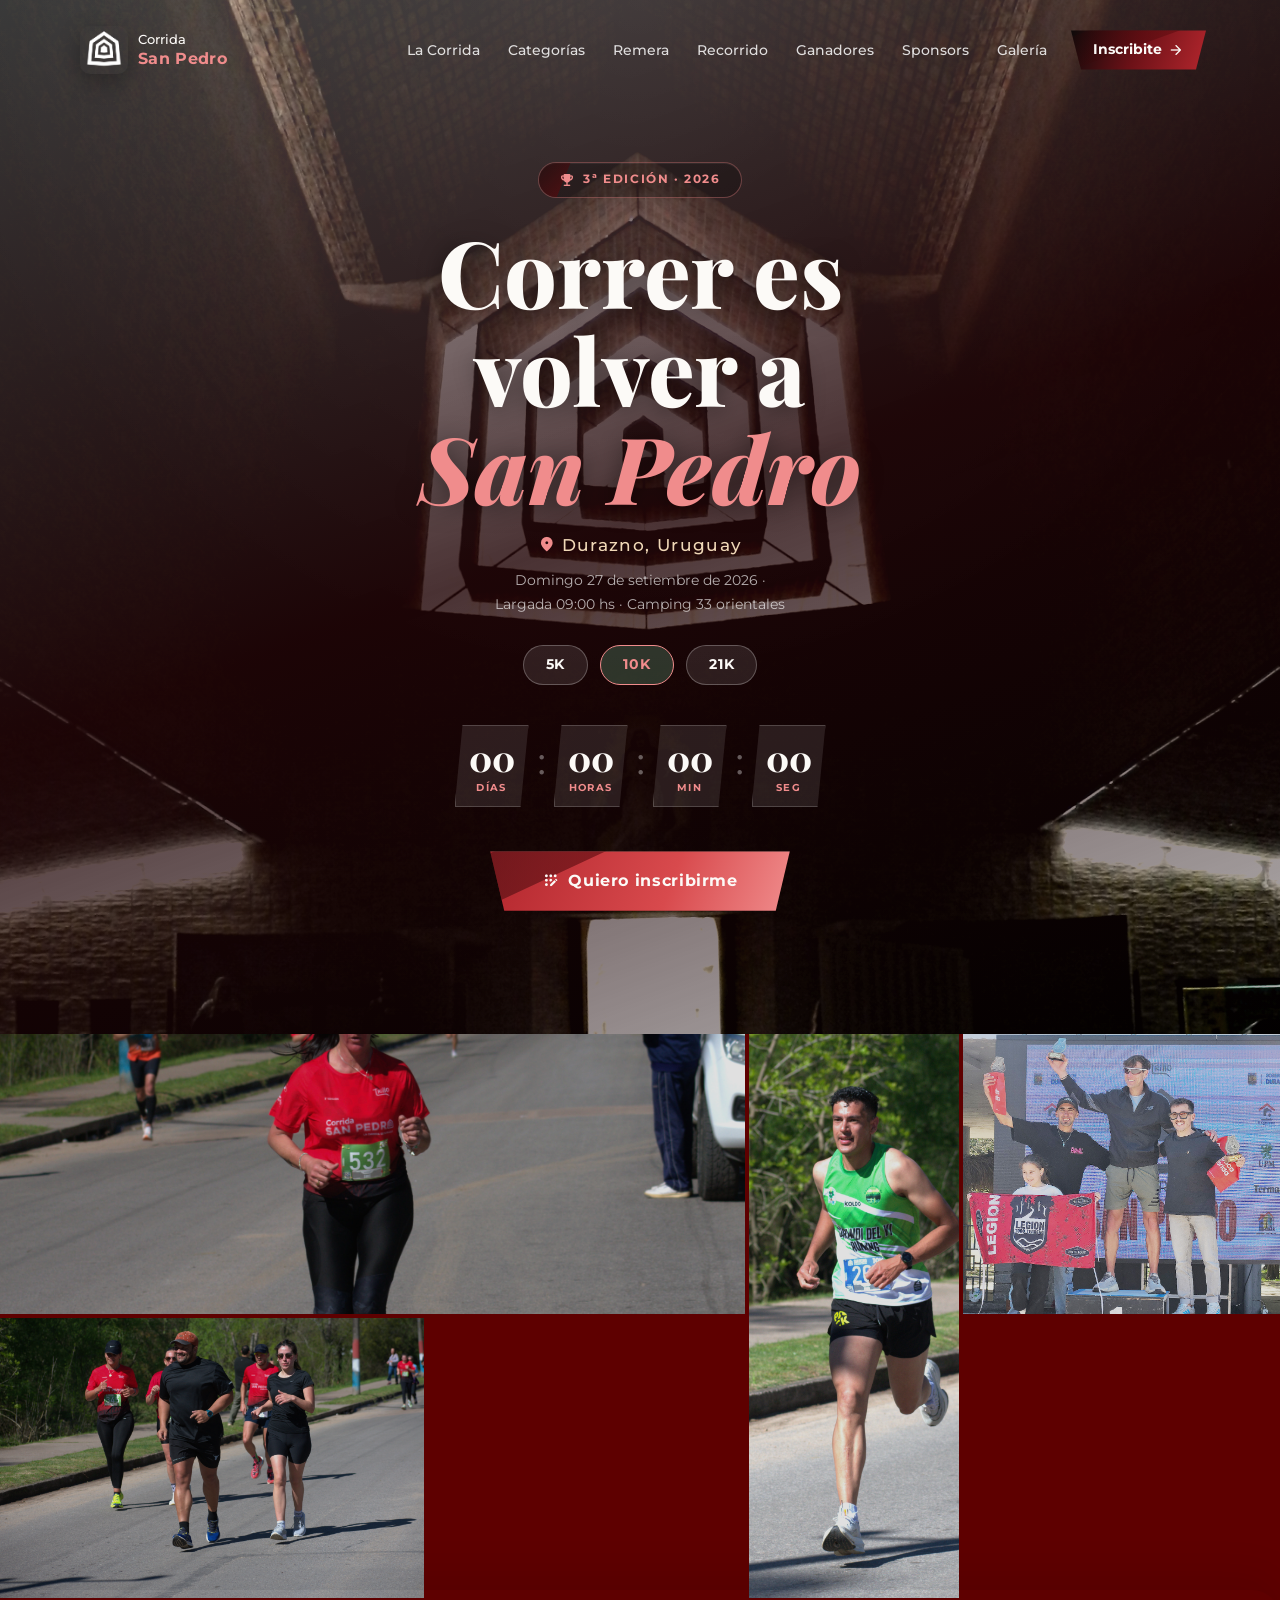
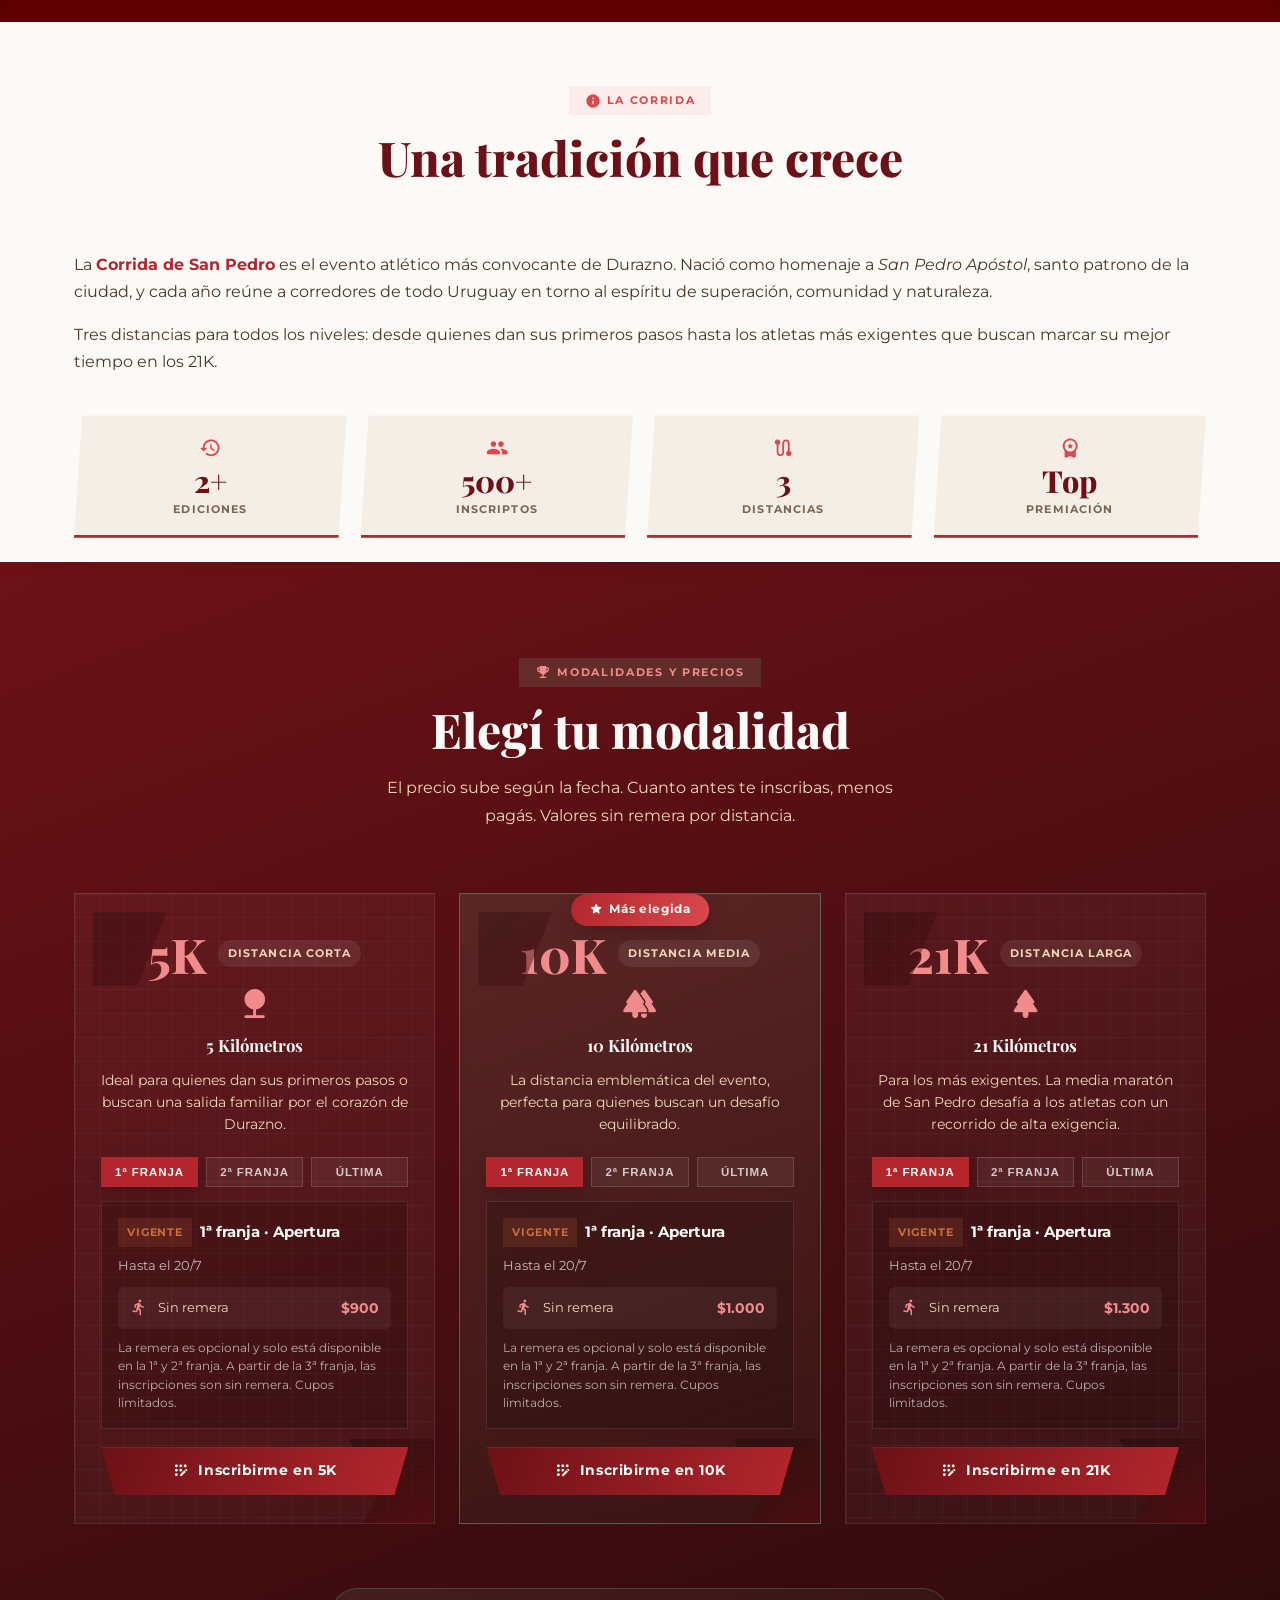
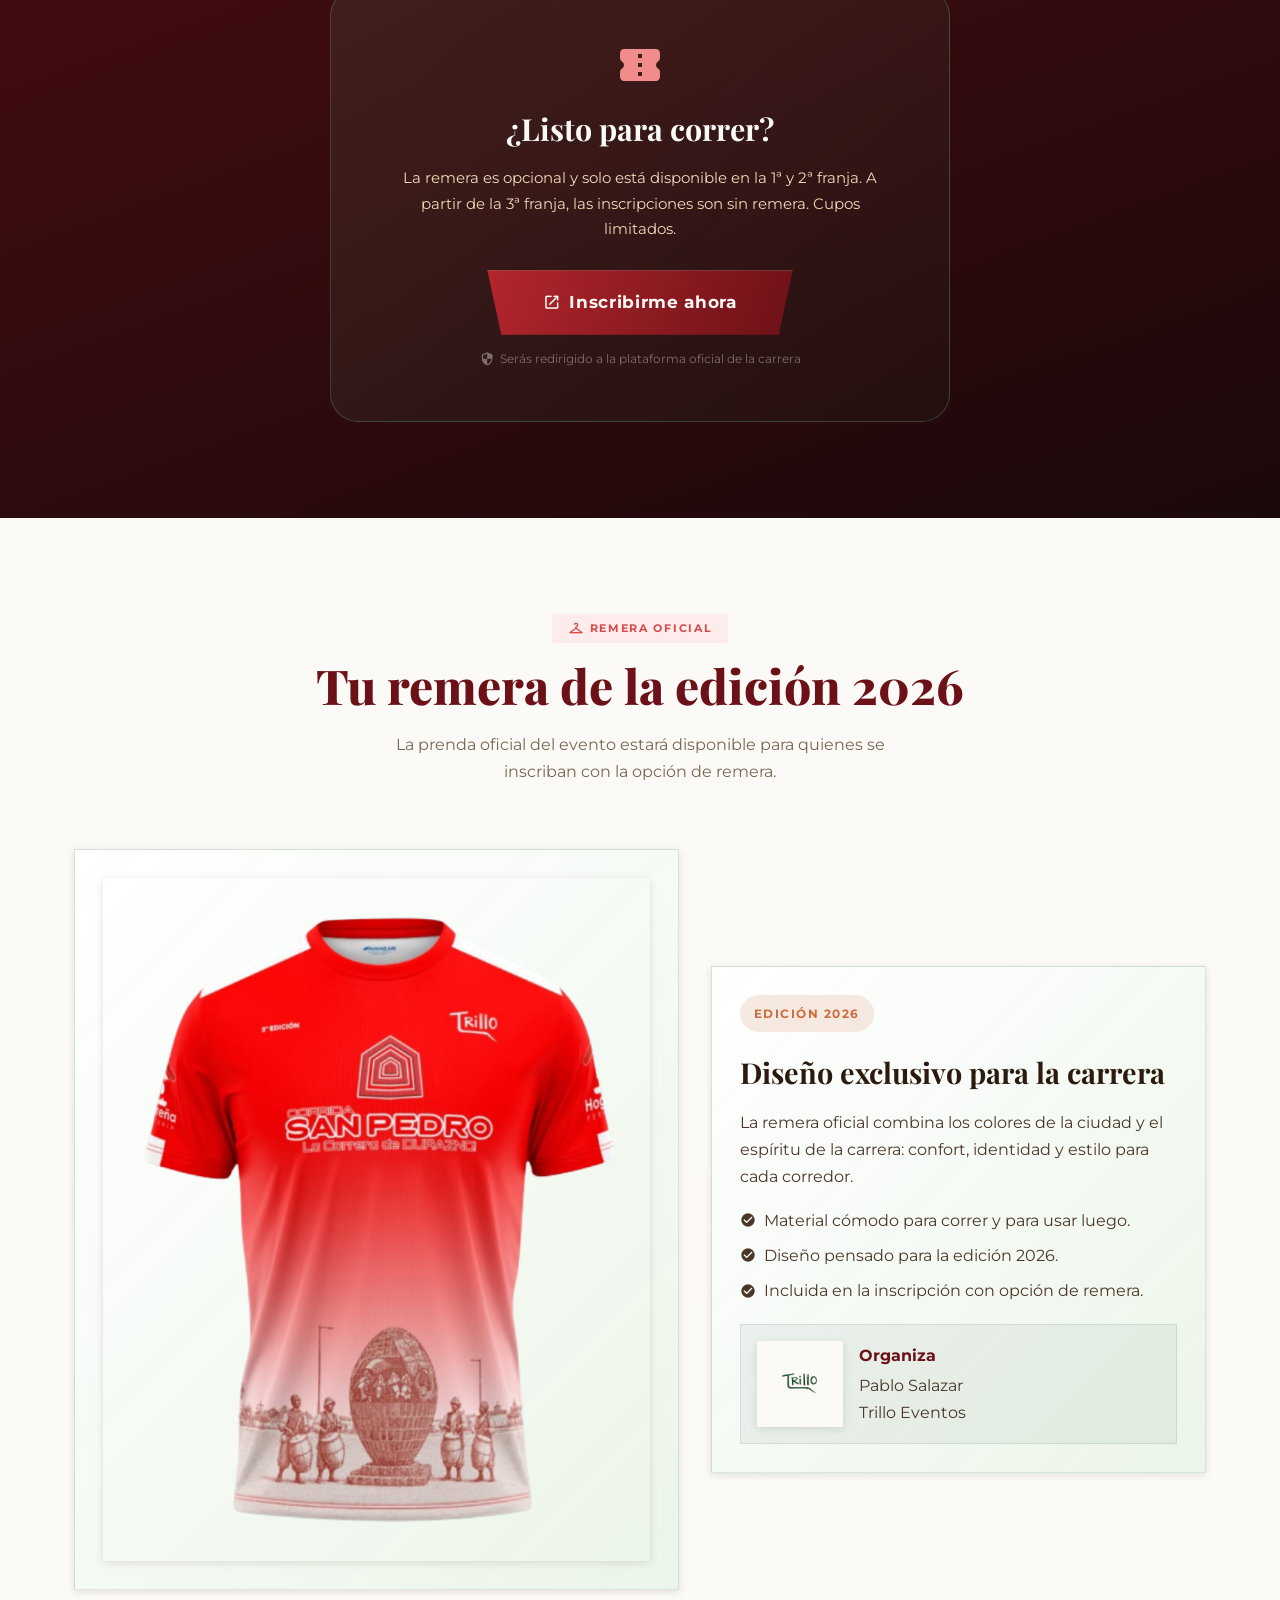
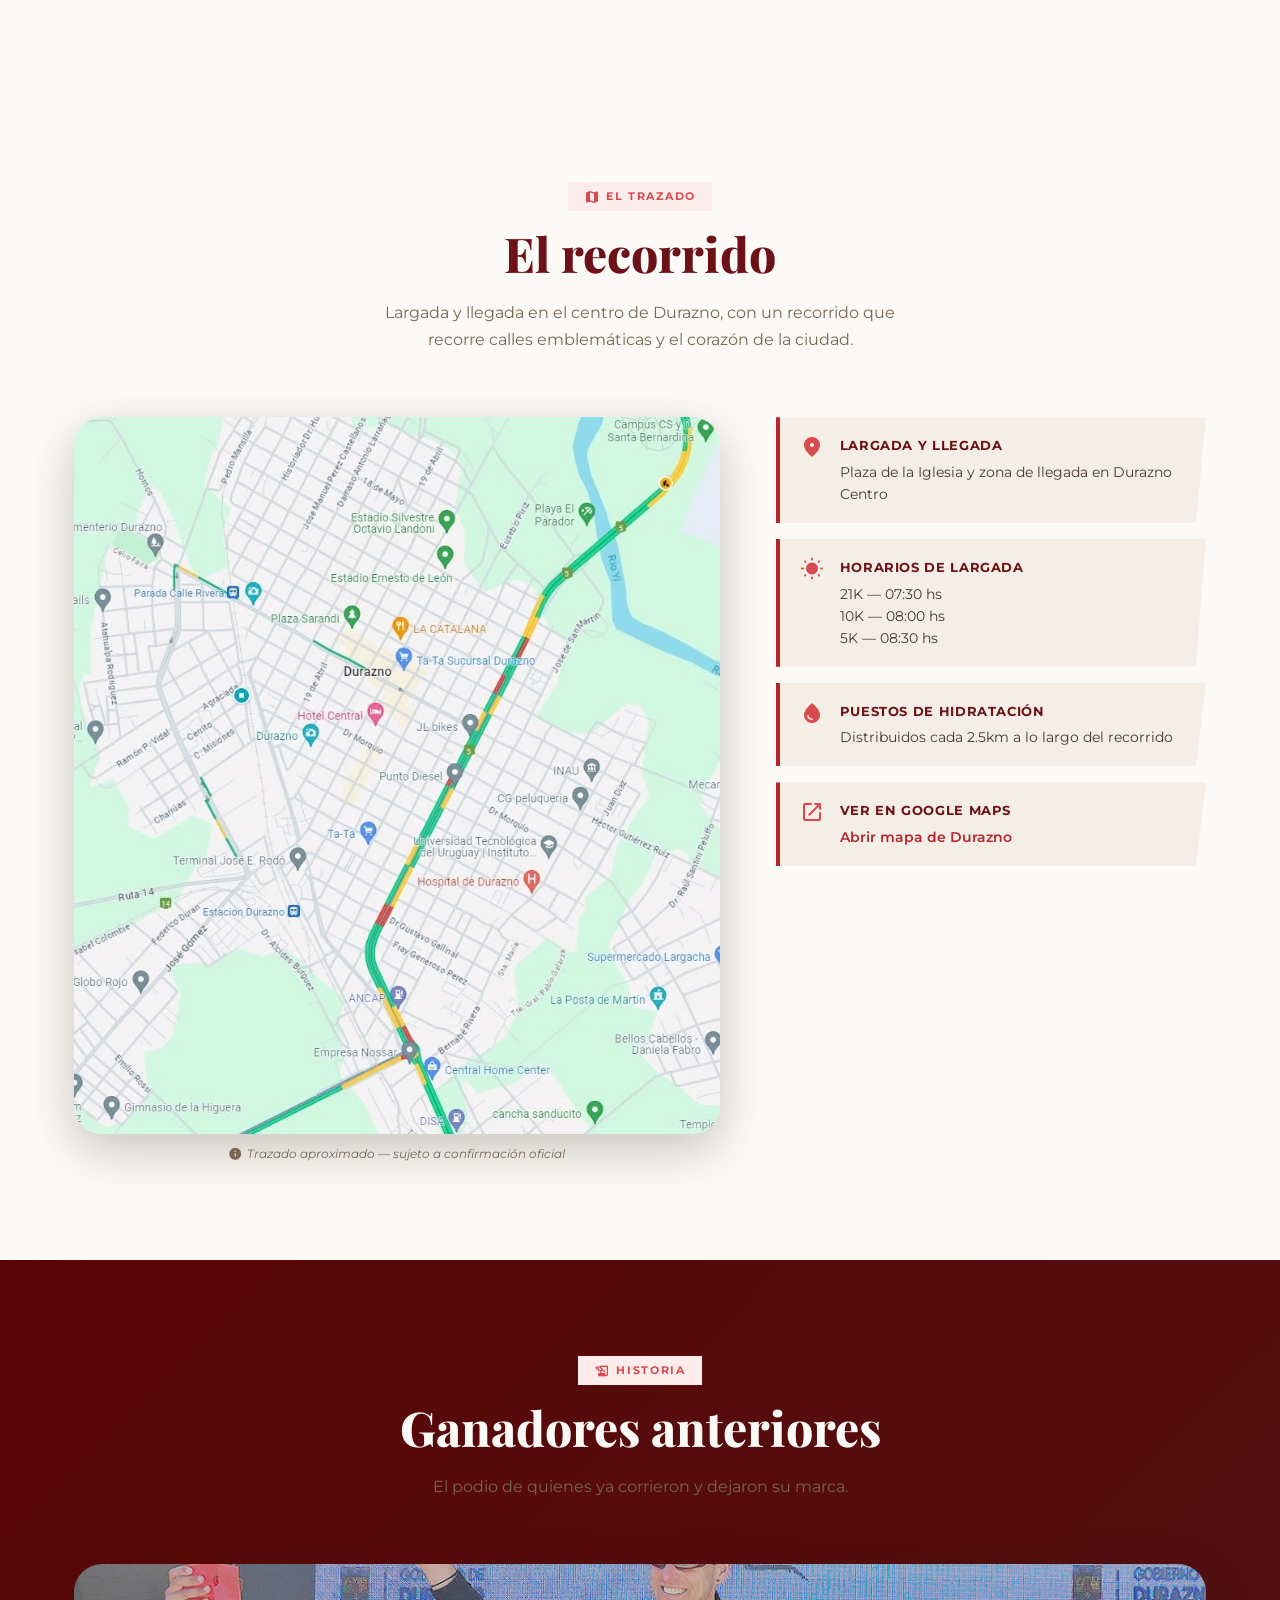
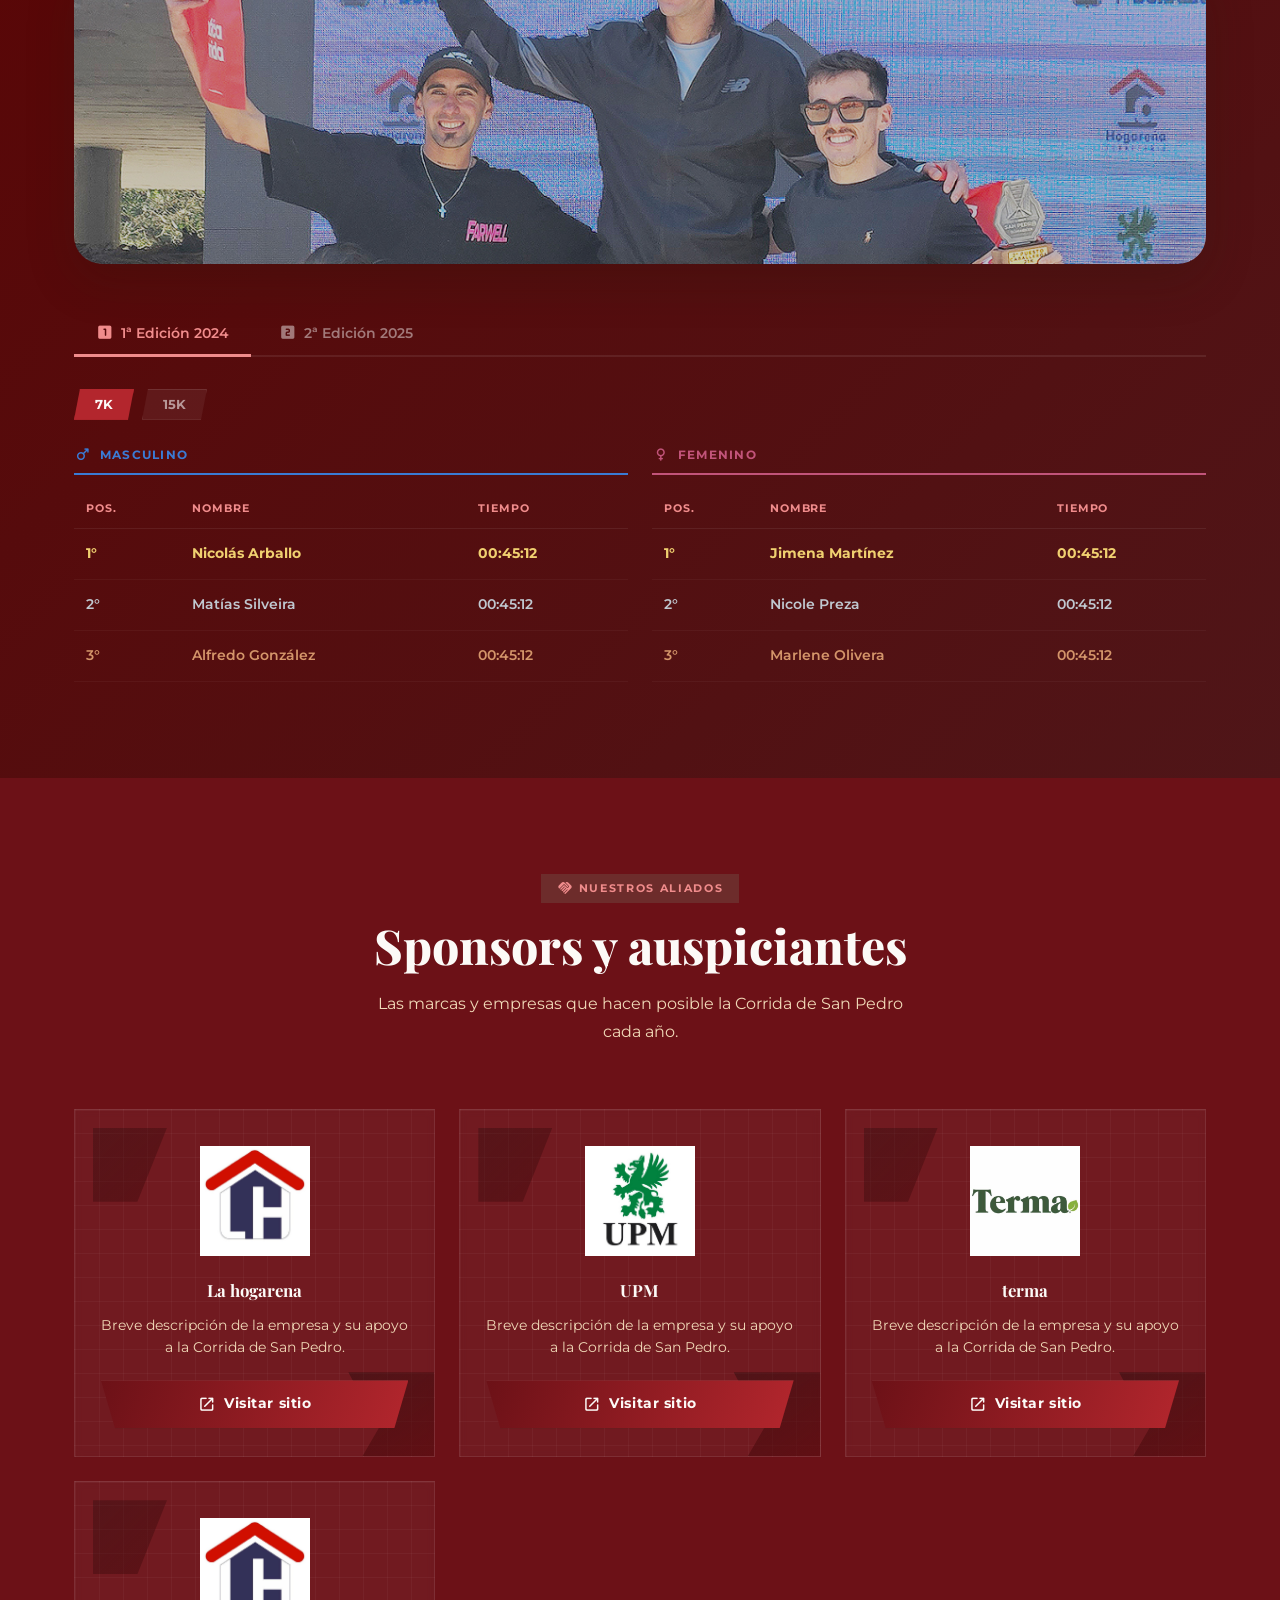
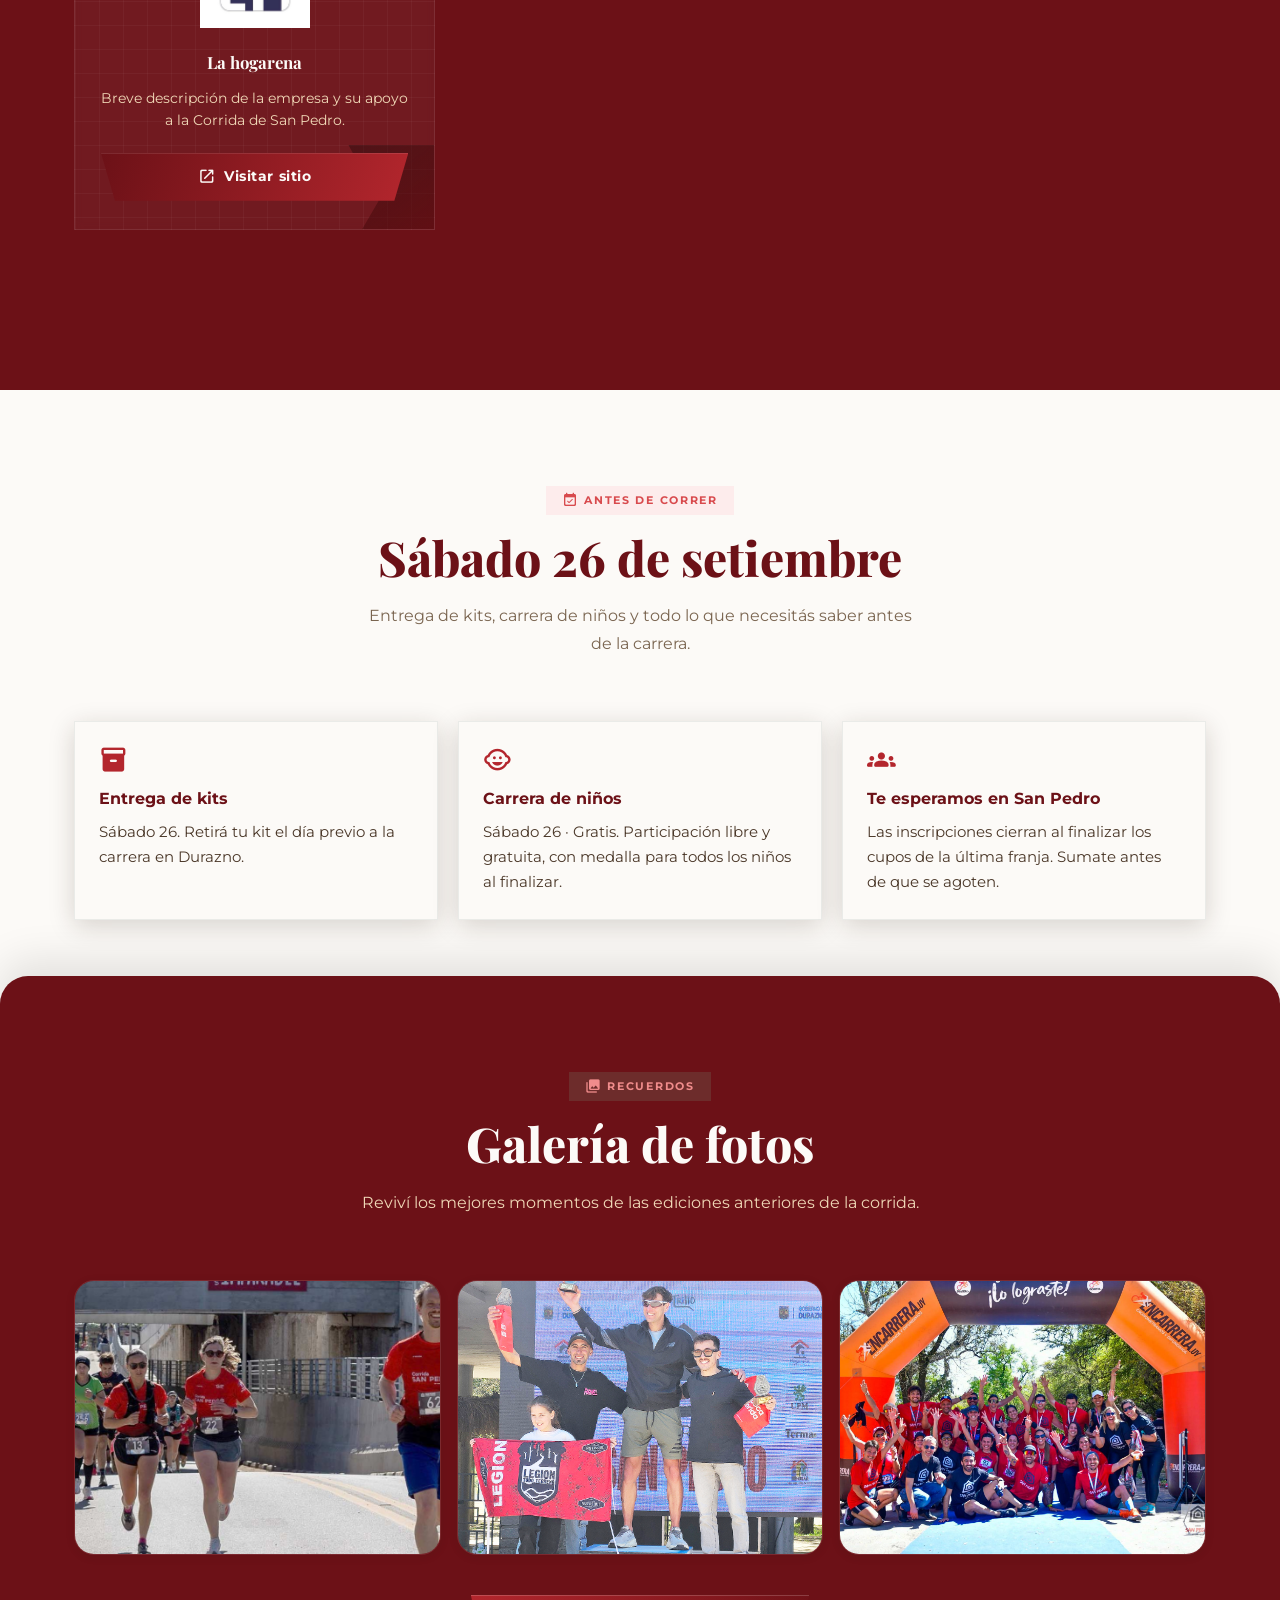
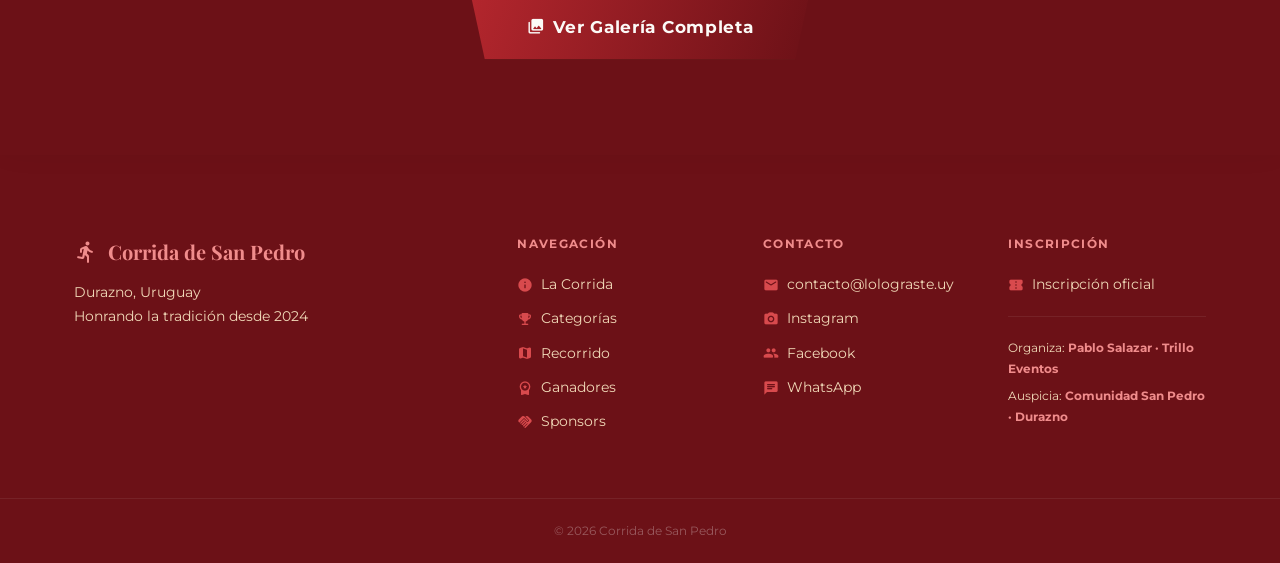
==== commit 62010ccf: "Actualizar index.html" ====
--- a/index.html
+++ b/index.html
@@ -1,781 +1,781 @@
-<!DOCTYPE html>
-<html lang="es">
-<head>
-  <meta charset="UTF-8" />
-  <meta name="viewport" content="width=device-width, initial-scale=1.0" />
-  <meta name="description" content="Corrida de San Pedro 2026 — Durazno, Uruguay. Inscribite en la corrida más tradicional de la región. 5K, 10K y 21K." />
-  <meta name="robots" content="index, follow" />
-  <meta property="og:title" content="Corrida de San Pedro 2026 — Durazno, Uruguay" />
-  <meta property="og:description" content="La corrida popular más esperada del año. 5K, 10K y 21K. ¡Inscribite ahora!" />
-  <meta property="og:image" content="assets/iglesia.jpg" />
-  <meta property="og:type" content="website" />
-  <meta name="twitter:card" content="summary_large_image" />
-  <title>Corrida de San Pedro 2026 </title>
-  <link rel="icon" type="image/jpeg" href="assets/logo.png" />
-
-  <!-- Google Fonts: Playfair + Montserrat -->
-  <link rel="preconnect" href="https://fonts.googleapis.com" />
-  <link rel="preconnect" href="https://fonts.gstatic.com" crossorigin />
-  <link href="https://fonts.googleapis.com/css2?family=Playfair+Display:ital,wght@0,600;0,800;1,600&family=Montserrat:wght@300;400;500;600;700&display=swap" rel="stylesheet" />
-
-  <!-- Material Icons -->
-  <link href="https://fonts.googleapis.com/icon?family=Material+Icons+Round" rel="stylesheet" />
-
-  <link rel="stylesheet" href="style.css" />
-</head>
-<body>
-
-  <!-- ═══════════════════════════════════════ NAVBAR ═══ -->
-  <nav class="navbar" id="navbar">
-    <div class="nav-container">
-      <a href="#hero" class="nav-logo" aria-label="Inicio">
-        <img src="assets/logo.png" alt="Trillo Eventos" loading="lazy" decoding="async" />
-        <span class="nav-logo-text">Corrida<br><strong>San Pedro</strong></span>
-      </a>
-      <button class="nav-toggle" id="navToggle" aria-label="Menú" aria-expanded="false">
-        <span></span><span></span><span></span>
-      </button>
-      <div class="nav-links" id="navLinks">
-        <button class="nav-close" id="navClose" aria-label="Cerrar menú">
-          <span class="material-icons-round">close</span>
-        </button>
-        <ul class="nav-links-list">
-        <li><a href="#sobre"      class="nav-link">La Corrida</a></li>
-        <li><a href="#categorias" class="nav-link">Categorías</a></li>
-        <li><a href="#remera"     class="nav-link">Remera</a></li>
-        <li><a href="#recorrido"  class="nav-link">Recorrido</a></li>
-        <li><a href="#ganadores"  class="nav-link">Ganadores</a></li>
-        <li><a href="#sponsors"   class="nav-link">Sponsors</a></li>
-        <li><a href="galeria.html"    class="nav-link">Galería</a></li>
-        <li>
-          <a href="https://lolograste.uy/corrida-san-pedro" class="nav-cta" id="navCta" target="_blank" rel="noopener">
-            <span>Inscribite</span>
-            <span class="material-icons-round">arrow_forward</span>
-          </a>
-        </li>
-        </ul>
-      </div>
-    </div>
-  </nav>
-
-  <!-- ═══════════════════════════════════════ HERO ═══ -->
-  <section class="hero" id="hero">
-    <!-- Reemplazar iglesia.jpg con tu foto real de la iglesia -->
-    <div class="hero-bg" style="background-image: url('assets/Iglesia_San_Pedro\,_interior.jpg')"></div>
-    <div class="hero-overlay"></div>
-    <div class="hero-content fade-in-hero">
-      <div class="hero-badge">
-        <span class="material-icons-round">emoji_events</span>
-        3ª Edición · 2026
-      </div>
-      <h1 class="hero-title">Correr es<br> volver a<br><em>San Pedro</em></h1>
-      <p class="hero-subtitle">
-        <span class="material-icons-round">location_on</span>
-        Durazno, Uruguay
-      </p>
-      <p class="hero-date" id="heroDate">
-       
-        Domingo 27 de setiembre de 2026 · <br>
-        Largada 09:00 hs · Camping 33 orientales
-      </p>
-      <div class="hero-distances">
-        <span class="dist-pill">5K</span>
-        <span class="dist-pill featured">10K</span>
-        <span class="dist-pill">21K</span>
-      </div>
-
-      <!-- Countdown -->
-      <div class="countdown" id="countdown">
-        <div class="countdown-item"><span id="cdDays">--</span><label>días</label></div>
-        <div class="countdown-sep">:</div>
-        <div class="countdown-item"><span id="cdHours">--</span><label>horas</label></div>
-        <div class="countdown-sep">:</div>
-        <div class="countdown-item"><span id="cdMins">--</span><label>min</label></div>
-        <div class="countdown-sep">:</div>
-        <div class="countdown-item"><span id="cdSecs">--</span><label>seg</label></div>
-      </div>
-
-      <a href="https://lolograste.uy/corrida-san-pedro" target="_blank" rel="noopener" class="btn-trap btn-trap--hero" id="btnHeroCta">
-        <span class="btn-inner">
-          <span class="material-icons-round">app_registration</span>
-          Quiero inscribirme
-        </span>
-      </a>
-    </div>
-    <a href="#bento" class="hero-scroll-indicator" aria-label="Desplazar">
-      <span class="material-icons-round">expand_more</span>
-    </a>
-  </section>
-
-  <!-- ═══════════════════════════════════════ BENTO GALLERY ═══ -->
-  <section class="bento-section" id="bento">
-    <!-- Desktop: Bento Grid | Mobile: Carousel -->
-    <div class="bento-grid" id="bentoGrid">
-      <div class="bento-item bento-wide">
-        <img src="assets/1.jpg" alt="Largada Corrida San Pedro" loading="lazy" decoding="async" />
-        <div class="bento-label">La largada</div>
-      </div>
-      <div class="bento-item bento-tall">
-        <img src="assets/3.jpg" alt="Ganadores Corrida San Pedro" loading="lazy" decoding="async" />
-        <div class="bento-label">El podio</div>
-      </div>
-      <div class="bento-item">
-        <img src="assets/podio.webp" alt="Premiación Corrida San Pedro" loading="lazy" decoding="async" />
-        <div class="bento-label">Premiación</div>
-      </div>
-      <div class="bento-item">
-        <img src="assets/7.jpg" alt="El recorrido" loading="lazy" decoding="async" />
-        <div class="bento-label">El recorrido</div>
-      </div>
-      <div class="bento-item bento-wide-bottom">
-        <img src="assets/5.jpg" alt="Corredores en acción" loading="lazy" decoding="async" />
-        <div class="bento-label">En acción</div>
-      </div>
-    </div>
-
-    <!-- Mobile Carousel -->
-    <div class="carousel-wrap" id="bentoCarousel">
-      <div class="carousel-track" id="carouselTrack">
-        <div class="carousel-slide"><img src="assets/1.jpg" alt="La largada" loading="lazy" decoding="async" /><span>La largada</span></div>
-        <div class="carousel-slide"><img src="assets/3.jpg" alt="El podio" loading="lazy" decoding="async" /><span>El podio</span></div>
-        <div class="carousel-slide"><img src="assets/podio.webp" alt="Premiación" loading="lazy" decoding="async" /><span>Premiación</span></div>
-        <div class="carousel-slide"><img src="assets/7.jpg" alt="El recorrido" loading="lazy" decoding="async" /><span>El recorrido</span></div>
-        <div class="carousel-slide"><img src="assets/5.jpg" alt="En acción" loading="lazy" decoding="async" /><span>En acción</span></div>
-      </div>
-      <div class="carousel-cta-wrap">
-        <a href="#galeria" class="carousel-cta">Ver ediciones pasadas</a>
-      </div>
-      <div class="carousel-dots" id="carouselDots"></div>
-      <button class="carousel-btn carousel-prev" id="carouselPrev" aria-label="Anterior">
-        <span class="material-icons-round">chevron_left</span>
-      </button>
-      <button class="carousel-btn carousel-next" id="carouselNext" aria-label="Siguiente">
-        <span class="material-icons-round">chevron_right</span>
-      </button>
-    </div>
-  </section>
-
-  <!-- ═══════════════════════════════════════ SOBRE ═══ -->
-  <section class="section section" id="sobre">
-    <div class="container">
-      <div class="section-header reveal">
-        <span class="section-tag">
-          <span class="material-icons-round">info</span>
-          La Corrida
-        </span>
-        <h2 class="section-title tradicion" >Una tradición que crece</h2>
-      </div>
-      <div class="about-grid">
-        <div class="about-text reveal">
-          <p>La <strong>Corrida de San Pedro</strong> es el evento atlético más convocante de Durazno. Nació como homenaje a <em>San Pedro Apóstol</em>, santo patrono de la ciudad, y cada año reúne a corredores de todo Uruguay en torno al espíritu de superación, comunidad y naturaleza.</p>
-          <p>Tres distancias para todos los niveles: desde quienes dan sus primeros pasos hasta los atletas más exigentes que buscan marcar su mejor tiempo en los 21K.</p>
-          <div class="about-stats">
-            <div class="stat-item reveal">
-              <span class="material-icons-round stat-icon">history</span>
-              <span class="stat-number">2+</span>
-              <span class="stat-label">Ediciones</span>
-            </div>
-            <div class="stat-item reveal">
-              <span class="material-icons-round stat-icon">group</span>
-              <span class="stat-number">500+</span>
-              <span class="stat-label">Inscriptos</span>
-            </div>
-            <div class="stat-item reveal">
-              <span class="material-icons-round stat-icon">route</span>
-              <span class="stat-number">3</span>
-              <span class="stat-label">Distancias</span>
-            </div>
-            <div class="stat-item reveal">
-              <span class="material-icons-round stat-icon">workspace_premium</span>
-              <span class="stat-number">Top</span>
-              <span class="stat-label">Premiación</span>
-            </div>
-          </div>
-        </div>
-      </div>
-    </div>
-  </section>
-
-  <!-- ═══════════════════════════════════════ CATEGORÍAS ═══ -->
-  <section class="section section-dark" id="categorias">
-    <div class="container">
-      <div class="section-header reveal">
-        <span class="section-tag">
-          <span class="material-icons-round">emoji_events</span>
-          Modalidades y precios
-        </span>
-        <h2 class="section-title">Elegí tu modalidad</h2>
-        <p class="section-subtitle">El precio sube según la fecha. Cuanto antes te inscribas, menos pagás. Valores sin remera por distancia.</p>
-      </div>
-
-      <div class="categories-grid">
-
-        <article class="category-card reveal" id="card5k">
-          <div class="card-header">
-            <div class="card-distance">5K</div>
-            <div class="card-label">Distancia corta</div>
-          </div>
-          <span class="material-icons-round card-icon">nature</span>
-          <h3>5 Kilómetros</h3>
-          <p class="card-desc">Ideal para quienes dan sus primeros pasos o buscan una salida familiar por el corazón de Durazno.</p>
-          <div class="franja-tabs" role="tablist">
-            <button type="button" class="franja-tab franja-tab--active" data-title="1ª franja · Apertura" data-date="Hasta el 20/7" data-badge="Vigente" data-price="$900" data-note="La remera es opcional y solo está disponible en la 1ª y 2ª franja. A partir de la 3ª franja, las inscripciones son sin remera. Cupos limitados." aria-selected="true">1ª franja</button>
-            <button type="button" class="franja-tab" data-title="2ª franja" data-date="21/7 – 30/8" data-badge="Próxima" data-price="$1.100" data-note="La remera es opcional y solo está disponible en la 1ª y 2ª franja. A partir de la 3ª franja, las inscripciones son sin remera. Cupos limitados." aria-selected="false">2ª franja</button>
-            <button type="button" class="franja-tab" data-title="Última franja" data-date="31/8 hasta agotar cupos" data-badge="Última" data-price="$1.200" data-note="La remera es opcional y solo está disponible en la 1ª y 2ª franja. A partir de la 3ª franja, las inscripciones son sin remera. Cupos limitados." aria-selected="false">Última</button>
-          </div>
-          <div class="franja-panel">
-            <div class="franja-panel-head">
-              <span class="franja-badge" data-franja-badge>Vigente</span>
-              <span class="franja-title" data-franja-title>1ª franja · Apertura</span>
-              <span class="franja-date" data-franja-date>Hasta el 20/7</span>
-            </div>
-            <div class="price-option">
-              <span class="material-icons-round">directions_run</span>
-              <span class="price-label">Sin remera</span>
-              <span class="price-amount" data-franja-price>$900</span>
-            </div>
-            <p class="franja-note" data-franja-note>La remera es opcional y solo está disponible en la 1ª y 2ª franja. A partir de la 3ª franja, las inscripciones son sin remera. Cupos limitados.</p>
-          </div>
-          <a href="https://lolograste.uy/corrida-san-pedro" target="_blank" rel="noopener" class="btn-trap btn-trap--card" id="btn5k">
-            <span class="btn-inner">
-              <span class="material-icons-round">app_registration</span>
-              Inscribirme en 5K
-            </span>
-          </a>
-        </article>
-
-        <article class="category-card category-card--featured reveal" id="card10k">
-          <div class="featured-badge">
-            <span class="material-icons-round">star</span>
-            Más elegida
-          </div>
-          <div class="card-header">
-            <div class="card-distance">10K</div>
-            <div class="card-label">Distancia media</div>
-          </div>
-          <span class="material-icons-round card-icon">forest</span>
-          <h3>10 Kilómetros</h3>
-          <p class="card-desc">La distancia emblemática del evento, perfecta para quienes buscan un desafío equilibrado.</p>
-          <div class="franja-tabs" role="tablist">
-            <button type="button" class="franja-tab franja-tab--active" data-title="1ª franja · Apertura" data-date="Hasta el 20/7" data-badge="Vigente" data-price="$1.000" data-note="La remera es opcional y solo está disponible en la 1ª y 2ª franja. A partir de la 3ª franja, las inscripciones son sin remera. Cupos limitados." aria-selected="true">1ª franja</button>
-            <button type="button" class="franja-tab" data-title="2ª franja" data-date="21/7 – 30/8" data-badge="Próxima" data-price="$1.300" data-note="La remera es opcional y solo está disponible en la 1ª y 2ª franja. A partir de la 3ª franja, las inscripciones son sin remera. Cupos limitados." aria-selected="false">2ª franja</button>
-            <button type="button" class="franja-tab" data-title="Última franja" data-date="31/8 hasta agotar cupos" data-badge="Última" data-price="$1.300" data-note="La remera es opcional y solo está disponible en la 1ª y 2ª franja. A partir de la 3ª franja, las inscripciones son sin remera. Cupos limitados." aria-selected="false">Última</button>
-          </div>
-          <div class="franja-panel">
-            <div class="franja-panel-head">
-              <span class="franja-badge" data-franja-badge>Vigente</span>
-              <span class="franja-title" data-franja-title>1ª franja · Apertura</span>
-              <span class="franja-date" data-franja-date>Hasta el 20/7</span>
-            </div>
-            <div class="price-option">
-              <span class="material-icons-round">directions_run</span>
-              <span class="price-label">Sin remera</span>
-              <span class="price-amount" data-franja-price>$1.000</span>
-            </div>
-            <p class="franja-note" data-franja-note>La remera es opcional y solo está disponible en la 1ª y 2ª franja. A partir de la 3ª franja, las inscripciones son sin remera. Cupos limitados.</p>
-          </div>
-          <a href="https://lolograste.uy/corrida-san-pedro" target="_blank" rel="noopener" class="btn-trap btn-trap--card" id="btn10k">
-            <span class="btn-inner">
-              <span class="material-icons-round">app_registration</span>
-              Inscribirme en 10K
-            </span>
-          </a>
-        </article>
-
-        <article class="category-card reveal" id="card21k">
-          <div class="card-header">
-            <div class="card-distance">21K</div>
-            <div class="card-label">Distancia larga</div>
-          </div>
-          <span class="material-icons-round card-icon">park</span>
-          <h3>21 Kilómetros</h3>
-          <p class="card-desc">Para los más exigentes. La media maratón de San Pedro desafía a los atletas con un recorrido de alta exigencia.</p>
-          <div class="franja-tabs" role="tablist">
-            <button type="button" class="franja-tab franja-tab--active" data-title="1ª franja · Apertura" data-date="Hasta el 20/7" data-badge="Vigente" data-price="$1.300" data-note="La remera es opcional y solo está disponible en la 1ª y 2ª franja. A partir de la 3ª franja, las inscripciones son sin remera. Cupos limitados." aria-selected="true">1ª franja</button>
-            <button type="button" class="franja-tab" data-title="2ª franja" data-date="21/7 – 30/8" data-badge="Próxima" data-price="$1.500" data-note="La remera es opcional y solo está disponible en la 1ª y 2ª franja. A partir de la 3ª franja, las inscripciones son sin remera. Cupos limitados." aria-selected="false">2ª franja</button>
-            <button type="button" class="franja-tab" data-title="Última franja" data-date="31/8 hasta agotar cupos" data-badge="Última" data-price="$1.500" data-note="La remera es opcional y solo está disponible en la 1ª y 2ª franja. A partir de la 3ª franja, las inscripciones son sin remera. Cupos limitados." aria-selected="false">Última</button>
-          </div>
-          <div class="franja-panel">
-            <div class="franja-panel-head">
-              <span class="franja-badge" data-franja-badge>Vigente</span>
-              <span class="franja-title" data-franja-title>1ª franja · Apertura</span>
-              <span class="franja-date" data-franja-date>Hasta el 20/7</span>
-            </div>
-            <div class="price-option">
-              <span class="material-icons-round">directions_run</span>
-              <span class="price-label">Sin remera</span>
-              <span class="price-amount" data-franja-price>$1.300</span>
-            </div>
-            <p class="franja-note" data-franja-note>La remera es opcional y solo está disponible en la 1ª y 2ª franja. A partir de la 3ª franja, las inscripciones son sin remera. Cupos limitados.</p>
-          </div>
-          <a href="https://lolograste.uy/corrida-san-pedro" target="_blank" rel="noopener" class="btn-trap btn-trap--card" id="btn21k">
-            <span class="btn-inner">
-              <span class="material-icons-round">app_registration</span>
-              Inscribirme en 21K
-            </span>
-          </a>
-        </article>
-
-      </div>
-
-      <div class="inscription-cta reveal" id="inscripcion">
-        <div class="inscription-box">
-          <span class="material-icons-round inscripcion-icon">confirmation_number</span>
-          <h3>¿Listo para correr?</h3>
-          <p>La remera es opcional y solo está disponible en la 1ª y 2ª franja. A partir de la 3ª franja, las inscripciones son sin remera. Cupos limitados.</p>
-          <a href="https://lolograste.uy/corrida-san-pedro" target="_blank" rel="noopener" class="btn-trap btn-trap--inscripcion" id="btnInscripcion">
-            <span class="btn-inner">
-              <span class="material-icons-round">open_in_new</span>
-              Inscribirme ahora
-            </span>
-          </a>
-          <p class="cta-note">
-            <span class="material-icons-round">security</span>
-            Serás redirigido a la plataforma oficial de la carrera
-          </p>
-        </div>
-      </div>
-    </div>
-  </section>
-
-  <!-- ═══════════════════════════════════════ REMERA ═══ -->
-  <section class="section section-light" id="remera">
-    <div class="container">
-      <div class="section-header reveal">
-        <span class="section-tag">
-          <span class="material-icons-round">checkroom</span>
-          Remera oficial
-        </span>
-        <h2 class="section-title remera">Tu remera de la edición 2026</h2>
-        <p class="section-subtitle">La prenda oficial del evento estará disponible para quienes se inscriban con la opción de remera.</p>
-      </div>
-      <div class="remera-grid">
-        <div class="remera-card reveal">
-          <img src="assets/remera.png" alt="Remera oficial Corrida de San Pedro" loading="lazy" decoding="async" />
-        </div>
-        <div class="remera-card reveal">
-          <span class="remera-badge">Edición 2026</span>
-          <h3>Diseño exclusivo para la carrera</h3>
-          <p>La remera oficial combina los colores de la ciudad y el espíritu de la carrera: confort, identidad y estilo para cada corredor.</p>
-          <ul class="remera-list">
-            <li><span class="material-icons-round">check_circle</span> Material cómodo para correr y para usar luego.</li>
-            <li><span class="material-icons-round">check_circle</span> Diseño pensado para la edición 2026.</li>
-            <li><span class="material-icons-round">check_circle</span> Incluida en la inscripción con opción de remera.</li>
-          </ul>
-          <div class="organizer-card">
-            <img src="assets/trillo_logo.png" alt="Trillo Eventos" loading="lazy" decoding="async" />
-            <div>
-              <h4>Organiza</h4>
-              <p>Pablo Salazar</p>
-              <p>Trillo Eventos</p>
-            </div>
-          </div>
-        </div>
-      </div>
-    </div>
-  </section>
-
-  <!-- ═══════════════════════════════════════ RECORRIDO ═══ -->
-  <section class="section section-light" id="recorrido">
-    <div class="container">
-      <div class="section-header reveal">
-        <span class="section-tag">
-          <span class="material-icons-round">map</span>
-          El Trazado
-        </span>
-        <h2 class="section-title recorrido">El recorrido</h2>
-        <p class="section-subtitle">Largada y llegada en el centro de Durazno, con un recorrido que recorre calles emblemáticas y el corazón de la ciudad.</p>
-      </div>
-      <div class="route-grid">
-        <div class="route-image reveal">
-          <img src="assets/mapa.jpg" alt="Mapa del recorrido Corrida San Pedro" loading="lazy" decoding="async" />
-          <div class="route-image-caption">
-            <span class="material-icons-round">info</span>
-            Trazado aproximado — sujeto a confirmación oficial
-          </div>
-        </div>
-        <div class="route-info reveal">
-          <div class="route-detail-card">
-            <span class="material-icons-round route-icon">place</span>
-            <div>
-              <h4>Largada y llegada</h4>
-              <p>Plaza de la Iglesia y zona de llegada en Durazno Centro</p>
-            </div>
-          </div>
-          <div class="route-detail-card">
-            <span class="material-icons-round route-icon">wb_sunny</span>
-            <div>
-              <h4>Horarios de largada</h4>
-              <p>21K — 07:30 hs<br>10K — 08:00 hs<br>5K — 08:30 hs</p>
-            </div>
-          </div>
-          <div class="route-detail-card">
-            <span class="material-icons-round route-icon">water_drop</span>
-            <div>
-              <h4>Puestos de hidratación</h4>
-              <p>Distribuidos cada 2.5km a lo largo del recorrido</p>
-            </div>
-          </div>
-          <div class="route-detail-card">
-            <span class="material-icons-round route-icon">open_in_new</span>
-            <div>
-              <h4>Ver en Google Maps</h4>
-              <p><a href="https://maps.google.com/?q=Durazno,Uruguay" target="_blank" rel="noopener" id="linkMaps">Abrir mapa de Durazno</a></p>
-            </div>
-          </div>
-        </div>
-      </div>
-    </div>
-  </section>
-
-  <!-- ═══════════════════════════════════════ GANADORES ═══ -->
-  <section class="section " id="ganadores">
-    <div class="container">
-      <div class="section-header reveal">
-        <span class="section-tag">
-          <span class="material-icons-round">history_edu</span>
-          Historia
-        </span>
-        <h2 class="section-title">Ganadores anteriores</h2>
-        <p class="section-subtitle">El podio de quienes ya corrieron y dejaron su marca.</p>
-      </div>
-
-      <div class="winners-img-banner reveal">
-        <img src="assets/podio.webp" alt="Ganadores Corrida San Pedro 21k" loading="lazy" decoding="async" />
-      </div>
-
-      <!-- Tabs por edición -->
-      <div class="tabs-container reveal">
-        <div class="tabs-nav" role="tablist">
-          <button class="tab-btn tab-btn--active" data-tab="ed2024" role="tab" id="tab2024" aria-selected="true">
-            <span class="material-icons-round">looks_one</span> 1ª Edición 2024
-          </button>
-          <button class="tab-btn" data-tab="ed2025" role="tab" id="tab2025" aria-selected="false">
-            <span class="material-icons-round">looks_two</span> 2ª Edición 2025
-          </button>
-        </div>
-
-        <!-- 2024 -->
-        <div class="tab-panel tab-panel--active" id="ed2024" role="tabpanel">
-          <div class="distance-tabs">
-            <button class="dist-tab dist-tab--active" data-dist="w24-7k">7K</button>
-            <button class="dist-tab" data-dist="w24-15k">15K</button>
-           
-          </div>
-
-          <div class="winners-table-wrap dist-table dist-table--active" id="w24-7k">
-            <div class="gender-split">
-              <div class="gender-block">
-                <div class="gender-header">
-                  <span class="material-icons-round">male</span> Masculino
-                </div>
-                <table class="winners-table"><thead><tr><th>Pos.</th><th>Nombre</th><th>Tiempo</th></tr></thead><tbody>
-                  <tr class="gold"><td>1°</td><td>Nicolás Arballo</td><td>00:45:12</td></tr>
-                  <tr class="silver"><td>2°</td><td>Matías Silveira</td><td>00:45:12</td></tr>
-                  <tr class="bronze"><td>3°</td><td>Alfredo González</td><td>00:45:12</td></tr>
-                </tbody></table>
-              </div>
-              <div class="gender-block">
-                <div class="gender-header female">
-                  <span class="material-icons-round">female</span> Femenino
-                </div>
-                <table class="winners-table"><thead><tr><th>Pos.</th><th>Nombre</th><th>Tiempo</th></tr></thead><tbody>
-                  <tr class="gold"><td>1°</td><td>Jimena Martínez</td><td>00:45:12</td></tr>
-                  <tr class="silver"><td>2°</td><td>Nicole Preza</td><td>00:45:12</td></tr>
-                  <tr class="bronze"><td>3°</td><td>Marlene Olivera</td><td>00:45:12</td></tr>
-                </tbody></table>
-              </div>
-            </div>
-          </div>
-
-          <div class="winners-table-wrap dist-table" id="w24-15k">
-            <div class="gender-split">
-              <div class="gender-block">
-                <div class="gender-header"><span class="material-icons-round">male</span> Masculino</div>
-                <table class="winners-table"><thead><tr><th>Pos.</th><th>Nombre</th><th>Tiempo</th></tr></thead><tbody>
-                  <tr class="gold"><td>1°</td><td>Nicolás Espinosa</td><td>00:45:12</td></tr>
-                  <tr class="silver"><td>2°</td><td>Roberto Umpiérrez</td><td>00:45:12</td></tr>
-                  <tr class="bronze"><td>3°</td><td>Williams Albornoz</td><td>00:45:12</td></tr>
-                </tbody></table>
-              </div>
-              <div class="gender-block">
-                <div class="gender-header female"><span class="material-icons-round">female</span> Femenino</div>
-                <table class="winners-table"><thead><tr><th>Pos.</th><th>Nombre</th><th>Tiempo</th></tr></thead><tbody>
-                  <tr class="gold"><td>1°</td><td>Flavia Lanza</td><td>00:45:12</td></tr>
-                  <tr class="silver"><td>2°</td><td>Ana Silveira</td><td>00:45:12</td></tr>
-                  <tr class="bronze"><td>3°</td><td>Victoria Devitta</td><td>00:45:12</td></tr>
-                </tbody></table>
-              </div>
-            </div>
-          </div>
-
-          <div class="winners-table-wrap dist-table" id="w24-21k">
-            <div class="gender-split">
-              <div class="gender-block">
-                <div class="gender-header"><span class="material-icons-round">male</span> Masculino</div>
-                <table class="winners-table"><thead><tr><th>Pos.</th><th>Nombre</th><th>Tiempo</th></tr></thead><tbody>
-                  <tr class="gold"><td>1°</td><td>Roberto Umpiérrez</td><td>00:45:12</td></tr>
-                  <tr class="silver"><td>2°</td><td>Nicolás Espinosa</td><td>00:45:12</td></tr>
-                  <tr class="bronze"><td>3°</td><td>Alexis Castro</td><td>00:45:12</td></tr>
-                </tbody></table>
-              </div>
-              <div class="gender-block">
-                <div class="gender-header female"><span class="material-icons-round">female</span> Femenino</div>
-                <table class="winners-table"><thead><tr><th>Pos.</th><th>Nombre</th><th>Tiempo</th></tr></thead><tbody>
-                  <tr class="gold"><td>1°</td><td>Aldana Sabatel </td><td>00:45:12</td></tr>
-                  <tr class="silver"><td>2°</td><td>Daihanna Cabrera</td><td>00:45:12</td></tr>
-                  <tr class="bronze"><td>3°</td><td>Victoria Devitta</td><td>00:45:12</td></tr>
-                </tbody></table>
-              </div>
-            </div>
-          </div>
-        </div>
-
-        <!-- 2025 -->
-        <div class="tab-panel" id="ed2025" role="tabpanel">
-          <div class="distance-tabs">
-            <button class="dist-tab dist-tab--active" data-dist="w25-5k">5K</button>
-            <button class="dist-tab" data-dist="w25-10k">10K</button>
-            <button class="dist-tab" data-dist="w25-21k">21K</button>
-          </div>
-          <div class="winners-table-wrap dist-table dist-table--active" id="w25-5k">
-            <div class="gender-split">
-              <div class="gender-block">
-                <div class="gender-header"><span class="material-icons-round">male</span> Masculino</div>
-                 <table class="winners-table"><thead><tr><th>Pos.</th><th>Nombre</th><th>Tiempo</th></tr></thead><tbody>
-                  <tr class="gold"><td>1°</td><td>Pablo Duarte</td><td>00:45:12</td></tr>
-                  <tr class="silver"><td>2°</td><td>Luis Acosta</td><td>00:45:12</td></tr>
-                  <tr class="bronze"><td>3°</td><td>Jonathan Larrosa</td><td>00:45:12</td></tr>
-                </tbody></table>
-              </div>
-              <div class="gender-block">
-                <div class="gender-header female">
-                  <span class="material-icons-round">female</span> Femenino
-                </div>
-                <table class="winners-table"><thead><tr><th>Pos.</th><th>Nombre</th><th>Tiempo</th></tr></thead><tbody>
-                  <tr class="gold"><td>1°</td><td>Estefany Charamoni</td><td>00:45:12</td></tr>
-                  <tr class="silver"><td>2°</td><td>Lorena Santos</td><td>00:45:12</td></tr>
-                  <tr class="bronze"><td>3°</td><td>Silvia Sappia</td><td>00:45:12</td></tr>
-                </tbody></table>
-              </div>
-            </div>
-          </div>
-
-          <div class="winners-table-wrap dist-table" id="w25-10k">
-            <div class="gender-split">
-              <div class="gender-block">
-                <div class="gender-header"><span class="material-icons-round">male</span> Masculino</div>
-                <table class="winners-table"><thead><tr><th>Pos.</th><th>Nombre</th><th>Tiempo</th></tr></thead><tbody>
-                  <tr class="gold"><td>1°</td><td>Oscar Cáceres</td><td>00:45:12</td></tr>
-                  <tr class="silver"><td>2°</td><td>Giuliano Fiori</td><td>00:45:12</td></tr>
-                  <tr class="bronze"><td>3°</td><td>Rodrigo Salazar</td><td>00:45:12</td></tr>
-                </tbody></table>
-              </div>
-              <div class="gender-block">
-                <div class="gender-header female"><span class="material-icons-round">female</span> Femenino</div>
-                <table class="winners-table"><thead><tr><th>Pos.</th><th>Nombre</th><th>Tiempo</th></tr></thead><tbody>
-                  <tr class="gold"><td>1°</td><td>Victoria de León</td><td>00:45:12</td></tr>
-                  <tr class="silver"><td>2°</td><td> Jimena Martínez</td><td>00:45:12</td></tr>
-                  <tr class="bronze"><td>3°</td><td>Gabriela Pereira</td><td>00:45:12</td></tr>
-                </tbody></table>
-              </div>
-            </div>
-          </div>
-
-          <div class="winners-table-wrap dist-table" id="w24-21k">
-            <div class="gender-split">
-              <div class="gender-block">
-                <div class="gender-header"><span class="material-icons-round">male</span> Masculino</div>
-                <table class="winners-table"><thead><tr><th>Pos.</th><th>Nombre</th><th>Tiempo</th></tr></thead><tbody>
-                  <tr class="gold"><td>1°</td><td>Roberto Umpiérrez</td><td>00:45:12</td></tr>
-                  <tr class="silver"><td>2°</td><td>Nicolás Espinosa</td><td>00:45:12</td></tr>
-                  <tr class="bronze"><td>3°</td><td>Alexis Castro</td><td>00:45:12</td></tr>
-                </tbody></table>
-              </div>
-              <div class="gender-block">
-                <div class="gender-header female"><span class="material-icons-round">female</span> Femenino</div>
-                <table class="winners-table"><thead><tr><th>Pos.</th><th>Nombre</th><th>Tiempo</th></tr></thead><tbody>
-                  <tr class="gold"><td>1°</td><td>Aldana Sabatel </td><td>00:45:12</td></tr>
-                  <tr class="silver"><td>2°</td><td>Daihanna Cabrera</td><td>00:45:12</td></tr>
-                  <tr class="bronze"><td>3°</td><td>Victoria Devitta</td><td>00:45:12</td></tr>
-                </tbody></table>
-              </div>
-            </div>
-          </div>
-          <div class="winners-table-wrap dist-table" id="w25-21k">
-            <div class="gender-split">
-              <div class="gender-block">
-                <div class="gender-header"><span class="material-icons-round">male</span> Masculino</div>
-                <table class="winners-table"><thead><tr><th>Pos.</th><th>Nombre</th><th>Tiempo</th><th>Cat.</th></tr></thead><tbody>
-                  <tr class="gold"><td>1°</td><td>Mateo Silva</td><td>00:45:12</td><td>Open</td></tr>
-                  <tr class="silver"><td>2°</td><td>Mateo Silva</td><td>00:45:12</td><td>Open</td></tr>
-                  <tr class="bronze"><td>3°</td><td>Mateo Silva</td><td>00:45:12</td><td>Open</td></tr>
-                </tbody></table>
-              </div>
-              <div class="gender-block">
-                <div class="gender-header female"><span class="material-icons-round">female</span> Femenino</div>
-                <table class="winners-table"><thead><tr><th>Pos.</th><th>Nombre</th><th>Tiempo</th><th>Cat.</th></tr></thead><tbody>
-                  <tr class="gold"><td>1°</td><td>Mateo Silva</td><td>00:45:12</td><td>Open</td></tr>
-                  <tr class="silver"><td>2°</td><td>Mateo Silva</td><td>00:45:12</td><td>Open</td></tr>
-                  <tr class="bronze"><td>3°</td><td>Mateo Silva</td><td>00:45:12</td><td>Open</td></tr>
-                </tbody></table>
-              </div>
-            </div>
-          </div>
-        </div>
-      </div>
-    </div>
-  </section>
-
-  <!-- ═══════════════════════════════════════ SPONSORS ═══ -->
-  <section class="section section-dark" id="sponsors">
-    <div class="container">
-      <div class="section-header reveal">
-        <span class="section-tag">
-          <span class="material-icons-round">handshake</span>
-          Nuestros aliados
-        </span>
-        <h2 class="section-title">Sponsors y auspiciantes</h2>
-        <p class="section-subtitle">Las marcas y empresas que hacen posible la Corrida de San Pedro cada año.</p>
-      </div>
-
-      <!-- Reutiliza el grid/card de "Modalidades" para mantener el mismo estilo visual -->
-      <!-- Las cards se generan por JS desde el array SPONSORS en app.js (assets/sponsor/) -->
-      <div class="categories-grid" id="sponsorsGrid"></div>
-    </div>
-  </section>
-
-  <!-- ═══════════════════════════════════════ PRÓXIMA SECCIÓN ═══ -->
-  <section class="section section-light" id="informacion">
-    <div class="container">
-      <div class="section-header reveal">
-        <span class="section-tag">
-          <span class="material-icons-round">event_available</span>
-          Antes de correr
-        </span>
-        <h2 class="section-title recorrido">Sábado 26 de setiembre</h2>
-        <p class="section-subtitle">Entrega de kits, carrera de niños y todo lo que necesitás saber antes de la carrera.</p>
-      </div>
-
-      <div class="info-grid reveal">
-        <div class="info-card">
-          <span class="material-icons-round">inventory_2</span>
-          <h3>Entrega de kits</h3>
-          <p>Sábado 26. Retirá tu kit el día previo a la carrera en Durazno.</p>
-        </div>
-        <div class="info-card">
-          <span class="material-icons-round">child_care</span>
-          <h3>Carrera de niños</h3>
-          <p>Sábado 26 · Gratis. Participación libre y gratuita, con medalla para todos los niños al finalizar.</p>
-        </div>
-        <div class="info-card">
-          <span class="material-icons-round">groups</span>
-          <h3>Te esperamos en San Pedro</h3>
-          <p>Las inscripciones cierran al finalizar los cupos de la última franja. Sumate antes de que se agoten.</p>
-        </div>
-      </div>
-    </div>
-  </section>
-
-  <!-- ═══════════════════════════════════════ GALERÍA TEASER ═══ -->
-  <section class="section section-dark" id="galeria">
-    <div class="container">
-      <div class="section-header reveal">
-        <span class="section-tag">
-          <span class="material-icons-round">photo_library</span>
-          Recuerdos
-        </span>
-        <h2 class="section-title">Galería de fotos</h2>
-        <p class="section-subtitle">Reviví los mejores momentos de las ediciones anteriores de la corrida.</p>
-      </div>
-
-      <div class="gallery-grid-teaser reveal">
-        <div class="gallery-grid-item">
-          <img src="assets/recorrido1.jpg" alt="Largada de la corrida" />
-          <div class="gallery-overlay">
-            <span>Los que se animaron</span>
-          </div>
-        </div>
-        <div class="gallery-grid-item">
-          <img src="assets/podio.webp" alt="Entrega de premios" />
-          <div class="gallery-overlay">
-            <span>Premiación</span>
-          </div>
-        </div>
-        <div class="gallery-grid-item">
-          <img src="assets/final.jpeg" alt="Corredores que llegaron" />
-          <div class="gallery-overlay">
-            <span>Llegada</span>
-          </div>
-        </div>
-      </div>
-
-      <div style="text-align: center; margin-top: 40px;" class="reveal">
-        <a href="galeria.html" class="btn-trap btn-trap--inscripcion" id="btnGaleriaCompleta">
-          <span class="btn-inner">
-            <span class="material-icons-round">photo_library</span>
-            Ver Galería Completa
-          </span>
-        </a>
-      </div>
-    </div>
-  </section>
-
-  <!-- ═══════════════════════════════════════ FOOTER ═══ -->
-  <footer class="footer" id="footer">
-    <div class="footer-container">
-      <div class="footer-brand">
-        <span class="footer-logo">
-          <span class="material-icons-round">directions_run</span>
-          Corrida de San Pedro
-        </span>
-        <p>Durazno, Uruguay<br>Honrando la tradición desde 2024</p>
-      </div>
-      <div class="footer-links">
-        <h4>Navegación</h4>
-        <ul>
-          <li><a href="#sobre"><span class="material-icons-round">info</span> La Corrida</a></li>
-          <li><a href="#categorias"><span class="material-icons-round">emoji_events</span> Categorías</a></li>
-          <li><a href="#recorrido"><span class="material-icons-round">map</span> Recorrido</a></li>
-          <li><a href="#ganadores"><span class="material-icons-round">workspace_premium</span> Ganadores</a></li>
-          <li><a href="#sponsors"><span class="material-icons-round">handshake</span> Sponsors</a></li>
-        </ul>
-      </div>
-      <div class="footer-links">
-        <h4>Contacto</h4>
-        <ul>
-          <li><a href="mailto:contacto@lolograste.uy" id="linkMail"><span class="material-icons-round">email</span> contacto@lolograste.uy</a></li>
-          <li><a href="https://www.instagram.com/lolograste.uy/" target="_blank" rel="noopener" id="linkIgFooter"><span class="material-icons-round">photo_camera</span> Instagram</a></li>
-          <li><a href="https://www.facebook.com/lolograste.uy" target="_blank" rel="noopener" id="linkFbFooter"><span class="material-icons-round">group</span> Facebook</a></li>
-          <li><a href="https://wa.me/59899999999" target="_blank" rel="noopener" id="linkWa"><span class="material-icons-round">chat</span> WhatsApp</a></li>
-        </ul>
-      </div>
-      <div class="footer-links">
-        <h4>Inscripción</h4>
-        <ul>
-          <li><a href="https://lolograste.uy/corrida-san-pedro" target="_blank" rel="noopener" id="linkAfFooter"><span class="material-icons-round">confirmation_number</span> Inscripción oficial</a></li>
-        </ul>
-        <div class="footer-organizers">
-          <p>Organiza: <strong>Pablo Salazar · Trillo Eventos</strong></p>
-          <p>Auspicia: <strong>Comunidad San Pedro · Durazno</strong></p>
-        </div>
-      </div>
-    </div>
-    <div class="footer-bottom">
-      <p>© 2026 Corrida de San Pedro</p>
-    </div>
-  </footer>
-
-  <!-- ═══════════════════════════════════════ FLOATING MOBILE CTA ═══ -->
-  <div class="floating-cta" id="floatingCta">
-    <a href="https://lolograste.uy/corrida-san-pedro" target="_blank" rel="noopener" class="btn-trap btn-trap--floating" id="btnFloating">
-      <span class="btn-inner">
-        <span class="material-icons-round">app_registration</span>
-        Inscribite ahora
-      </span>
-    </a>
-  </div>
-
-  <script src="app.js"></script>
-</body>
+<!DOCTYPE html>
+<html lang="es">
+<head>
+  <meta charset="UTF-8" />
+  <meta name="viewport" content="width=device-width, initial-scale=1.0" />
+  <meta name="description" content="Corrida de San Pedro 2026 — Durazno, Uruguay. Inscribite en la corrida más tradicional de la región. 5K, 10K y 21K." />
+  <meta name="robots" content="index, follow" />
+  <meta property="og:title" content="Corrida de San Pedro 2026 — Durazno, Uruguay" />
+  <meta property="og:description" content="La corrida popular más esperada del año. 5K, 10K y 21K. ¡Inscribite ahora!" />
+  <meta property="og:image" content="assets/iglesia.jpg" />
+  <meta property="og:type" content="website" />
+  <meta name="twitter:card" content="summary_large_image" />
+  <title>Corrida de San Pedro 2026 </title>
+  <link rel="icon" type="image/jpeg" href="/assets/logo.png" />
+
+  <!-- Google Fonts: Playfair + Montserrat -->
+  <link rel="preconnect" href="https://fonts.googleapis.com" />
+  <link rel="preconnect" href="https://fonts.gstatic.com" crossorigin />
+  <link href="https://fonts.googleapis.com/css2?family=Playfair+Display:ital,wght@0,600;0,800;1,600&family=Montserrat:wght@300;400;500;600;700&display=swap" rel="stylesheet" />
+
+  <!-- Material Icons -->
+  <link href="https://fonts.googleapis.com/icon?family=Material+Icons+Round" rel="stylesheet" />
+
+  <link rel="stylesheet" href="style.css" />
+</head>
+<body>
+
+  <!-- ═══════════════════════════════════════ NAVBAR ═══ -->
+  <nav class="navbar" id="navbar">
+    <div class="nav-container">
+      <a href="#hero" class="nav-logo" aria-label="Inicio">
+        <img src="assets/logo.png" alt="Trillo Eventos" loading="lazy" decoding="async" />
+        <span class="nav-logo-text">Corrida<br><strong>San Pedro</strong></span>
+      </a>
+      <button class="nav-toggle" id="navToggle" aria-label="Menú" aria-expanded="false">
+        <span></span><span></span><span></span>
+      </button>
+      <div class="nav-links" id="navLinks">
+        <button class="nav-close" id="navClose" aria-label="Cerrar menú">
+          <span class="material-icons-round">close</span>
+        </button>
+        <ul class="nav-links-list">
+        <li><a href="#sobre"      class="nav-link">La Corrida</a></li>
+        <li><a href="#categorias" class="nav-link">Categorías</a></li>
+        <li><a href="#remera"     class="nav-link">Remera</a></li>
+        <li><a href="#recorrido"  class="nav-link">Recorrido</a></li>
+        <li><a href="#ganadores"  class="nav-link">Ganadores</a></li>
+        <li><a href="#sponsors"   class="nav-link">Sponsors</a></li>
+        <li><a href="galeria.html"    class="nav-link">Galería</a></li>
+        <li>
+          <a href="https://lolograste.uy/corrida-san-pedro" class="nav-cta" id="navCta" target="_blank" rel="noopener">
+            <span>Inscribite</span>
+            <span class="material-icons-round">arrow_forward</span>
+          </a>
+        </li>
+        </ul>
+      </div>
+    </div>
+  </nav>
+
+  <!-- ═══════════════════════════════════════ HERO ═══ -->
+  <section class="hero" id="hero">
+    <!-- Reemplazar iglesia.jpg con tu foto real de la iglesia -->
+    <div class="hero-bg" style="background-image: url('assets/Iglesia_San_Pedro\,_interior.jpg')"></div>
+    <div class="hero-overlay"></div>
+    <div class="hero-content fade-in-hero">
+      <div class="hero-badge">
+        <span class="material-icons-round">emoji_events</span>
+        3ª Edición · 2026
+      </div>
+      <h1 class="hero-title">Correr es<br> volver a<br><em>San Pedro</em></h1>
+      <p class="hero-subtitle">
+        <span class="material-icons-round">location_on</span>
+        Durazno, Uruguay
+      </p>
+      <p class="hero-date" id="heroDate">
+       
+        Domingo 27 de setiembre de 2026 · <br>
+        Largada 09:00 hs · Camping 33 orientales
+      </p>
+      <div class="hero-distances">
+        <span class="dist-pill">5K</span>
+        <span class="dist-pill featured">10K</span>
+        <span class="dist-pill">21K</span>
+      </div>
+
+      <!-- Countdown -->
+      <div class="countdown" id="countdown">
+        <div class="countdown-item"><span id="cdDays">--</span><label>días</label></div>
+        <div class="countdown-sep">:</div>
+        <div class="countdown-item"><span id="cdHours">--</span><label>horas</label></div>
+        <div class="countdown-sep">:</div>
+        <div class="countdown-item"><span id="cdMins">--</span><label>min</label></div>
+        <div class="countdown-sep">:</div>
+        <div class="countdown-item"><span id="cdSecs">--</span><label>seg</label></div>
+      </div>
+
+      <a href="https://lolograste.uy/corrida-san-pedro" target="_blank" rel="noopener" class="btn-trap btn-trap--hero" id="btnHeroCta">
+        <span class="btn-inner">
+          <span class="material-icons-round">app_registration</span>
+          Quiero inscribirme
+        </span>
+      </a>
+    </div>
+    <a href="#bento" class="hero-scroll-indicator" aria-label="Desplazar">
+      <span class="material-icons-round">expand_more</span>
+    </a>
+  </section>
+
+  <!-- ═══════════════════════════════════════ BENTO GALLERY ═══ -->
+  <section class="bento-section" id="bento">
+    <!-- Desktop: Bento Grid | Mobile: Carousel -->
+    <div class="bento-grid" id="bentoGrid">
+      <div class="bento-item bento-wide">
+        <img src="assets/1.jpg" alt="Largada Corrida San Pedro" loading="lazy" decoding="async" />
+        <div class="bento-label">La largada</div>
+      </div>
+      <div class="bento-item bento-tall">
+        <img src="assets/3.jpg" alt="Ganadores Corrida San Pedro" loading="lazy" decoding="async" />
+        <div class="bento-label">El podio</div>
+      </div>
+      <div class="bento-item">
+        <img src="assets/podio.webp" alt="Premiación Corrida San Pedro" loading="lazy" decoding="async" />
+        <div class="bento-label">Premiación</div>
+      </div>
+      <div class="bento-item">
+        <img src="assets/7.jpg" alt="El recorrido" loading="lazy" decoding="async" />
+        <div class="bento-label">El recorrido</div>
+      </div>
+      <div class="bento-item bento-wide-bottom">
+        <img src="assets/5.jpg" alt="Corredores en acción" loading="lazy" decoding="async" />
+        <div class="bento-label">En acción</div>
+      </div>
+    </div>
+
+    <!-- Mobile Carousel -->
+    <div class="carousel-wrap" id="bentoCarousel">
+      <div class="carousel-track" id="carouselTrack">
+        <div class="carousel-slide"><img src="assets/1.jpg" alt="La largada" loading="lazy" decoding="async" /><span>La largada</span></div>
+        <div class="carousel-slide"><img src="assets/3.jpg" alt="El podio" loading="lazy" decoding="async" /><span>El podio</span></div>
+        <div class="carousel-slide"><img src="assets/podio.webp" alt="Premiación" loading="lazy" decoding="async" /><span>Premiación</span></div>
+        <div class="carousel-slide"><img src="assets/7.jpg" alt="El recorrido" loading="lazy" decoding="async" /><span>El recorrido</span></div>
+        <div class="carousel-slide"><img src="assets/5.jpg" alt="En acción" loading="lazy" decoding="async" /><span>En acción</span></div>
+      </div>
+      <div class="carousel-cta-wrap">
+        <a href="#galeria" class="carousel-cta">Ver ediciones pasadas</a>
+      </div>
+      <div class="carousel-dots" id="carouselDots"></div>
+      <button class="carousel-btn carousel-prev" id="carouselPrev" aria-label="Anterior">
+        <span class="material-icons-round">chevron_left</span>
+      </button>
+      <button class="carousel-btn carousel-next" id="carouselNext" aria-label="Siguiente">
+        <span class="material-icons-round">chevron_right</span>
+      </button>
+    </div>
+  </section>
+
+  <!-- ═══════════════════════════════════════ SOBRE ═══ -->
+  <section class="section section" id="sobre">
+    <div class="container">
+      <div class="section-header reveal">
+        <span class="section-tag">
+          <span class="material-icons-round">info</span>
+          La Corrida
+        </span>
+        <h2 class="section-title tradicion" >Una tradición que crece</h2>
+      </div>
+      <div class="about-grid">
+        <div class="about-text reveal">
+          <p>La <strong>Corrida de San Pedro</strong> es el evento atlético más convocante de Durazno. Nació como homenaje a <em>San Pedro Apóstol</em>, santo patrono de la ciudad, y cada año reúne a corredores de todo Uruguay en torno al espíritu de superación, comunidad y naturaleza.</p>
+          <p>Tres distancias para todos los niveles: desde quienes dan sus primeros pasos hasta los atletas más exigentes que buscan marcar su mejor tiempo en los 21K.</p>
+          <div class="about-stats">
+            <div class="stat-item reveal">
+              <span class="material-icons-round stat-icon">history</span>
+              <span class="stat-number">2+</span>
+              <span class="stat-label">Ediciones</span>
+            </div>
+            <div class="stat-item reveal">
+              <span class="material-icons-round stat-icon">group</span>
+              <span class="stat-number">500+</span>
+              <span class="stat-label">Inscriptos</span>
+            </div>
+            <div class="stat-item reveal">
+              <span class="material-icons-round stat-icon">route</span>
+              <span class="stat-number">3</span>
+              <span class="stat-label">Distancias</span>
+            </div>
+            <div class="stat-item reveal">
+              <span class="material-icons-round stat-icon">workspace_premium</span>
+              <span class="stat-number">Top</span>
+              <span class="stat-label">Premiación</span>
+            </div>
+          </div>
+        </div>
+      </div>
+    </div>
+  </section>
+
+  <!-- ═══════════════════════════════════════ CATEGORÍAS ═══ -->
+  <section class="section section-dark" id="categorias">
+    <div class="container">
+      <div class="section-header reveal">
+        <span class="section-tag">
+          <span class="material-icons-round">emoji_events</span>
+          Modalidades y precios
+        </span>
+        <h2 class="section-title">Elegí tu modalidad</h2>
+        <p class="section-subtitle">El precio sube según la fecha. Cuanto antes te inscribas, menos pagás. Valores sin remera por distancia.</p>
+      </div>
+
+      <div class="categories-grid">
+
+        <article class="category-card reveal" id="card5k">
+          <div class="card-header">
+            <div class="card-distance">5K</div>
+            <div class="card-label">Distancia corta</div>
+          </div>
+          <span class="material-icons-round card-icon">nature</span>
+          <h3>5 Kilómetros</h3>
+          <p class="card-desc">Ideal para quienes dan sus primeros pasos o buscan una salida familiar por el corazón de Durazno.</p>
+          <div class="franja-tabs" role="tablist">
+            <button type="button" class="franja-tab franja-tab--active" data-title="1ª franja · Apertura" data-date="Hasta el 20/7" data-badge="Vigente" data-price="$900" data-note="La remera es opcional y solo está disponible en la 1ª y 2ª franja. A partir de la 3ª franja, las inscripciones son sin remera. Cupos limitados." aria-selected="true">1ª franja</button>
+            <button type="button" class="franja-tab" data-title="2ª franja" data-date="21/7 – 30/8" data-badge="Próxima" data-price="$1.100" data-note="La remera es opcional y solo está disponible en la 1ª y 2ª franja. A partir de la 3ª franja, las inscripciones son sin remera. Cupos limitados." aria-selected="false">2ª franja</button>
+            <button type="button" class="franja-tab" data-title="Última franja" data-date="31/8 hasta agotar cupos" data-badge="Última" data-price="$1.200" data-note="La remera es opcional y solo está disponible en la 1ª y 2ª franja. A partir de la 3ª franja, las inscripciones son sin remera. Cupos limitados." aria-selected="false">Última</button>
+          </div>
+          <div class="franja-panel">
+            <div class="franja-panel-head">
+              <span class="franja-badge" data-franja-badge>Vigente</span>
+              <span class="franja-title" data-franja-title>1ª franja · Apertura</span>
+              <span class="franja-date" data-franja-date>Hasta el 20/7</span>
+            </div>
+            <div class="price-option">
+              <span class="material-icons-round">directions_run</span>
+              <span class="price-label">Sin remera</span>
+              <span class="price-amount" data-franja-price>$900</span>
+            </div>
+            <p class="franja-note" data-franja-note>La remera es opcional y solo está disponible en la 1ª y 2ª franja. A partir de la 3ª franja, las inscripciones son sin remera. Cupos limitados.</p>
+          </div>
+          <a href="https://lolograste.uy/corrida-san-pedro" target="_blank" rel="noopener" class="btn-trap btn-trap--card" id="btn5k">
+            <span class="btn-inner">
+              <span class="material-icons-round">app_registration</span>
+              Inscribirme en 5K
+            </span>
+          </a>
+        </article>
+
+        <article class="category-card category-card--featured reveal" id="card10k">
+          <div class="featured-badge">
+            <span class="material-icons-round">star</span>
+            Más elegida
+          </div>
+          <div class="card-header">
+            <div class="card-distance">10K</div>
+            <div class="card-label">Distancia media</div>
+          </div>
+          <span class="material-icons-round card-icon">forest</span>
+          <h3>10 Kilómetros</h3>
+          <p class="card-desc">La distancia emblemática del evento, perfecta para quienes buscan un desafío equilibrado.</p>
+          <div class="franja-tabs" role="tablist">
+            <button type="button" class="franja-tab franja-tab--active" data-title="1ª franja · Apertura" data-date="Hasta el 20/7" data-badge="Vigente" data-price="$1.000" data-note="La remera es opcional y solo está disponible en la 1ª y 2ª franja. A partir de la 3ª franja, las inscripciones son sin remera. Cupos limitados." aria-selected="true">1ª franja</button>
+            <button type="button" class="franja-tab" data-title="2ª franja" data-date="21/7 – 30/8" data-badge="Próxima" data-price="$1.300" data-note="La remera es opcional y solo está disponible en la 1ª y 2ª franja. A partir de la 3ª franja, las inscripciones son sin remera. Cupos limitados." aria-selected="false">2ª franja</button>
+            <button type="button" class="franja-tab" data-title="Última franja" data-date="31/8 hasta agotar cupos" data-badge="Última" data-price="$1.300" data-note="La remera es opcional y solo está disponible en la 1ª y 2ª franja. A partir de la 3ª franja, las inscripciones son sin remera. Cupos limitados." aria-selected="false">Última</button>
+          </div>
+          <div class="franja-panel">
+            <div class="franja-panel-head">
+              <span class="franja-badge" data-franja-badge>Vigente</span>
+              <span class="franja-title" data-franja-title>1ª franja · Apertura</span>
+              <span class="franja-date" data-franja-date>Hasta el 20/7</span>
+            </div>
+            <div class="price-option">
+              <span class="material-icons-round">directions_run</span>
+              <span class="price-label">Sin remera</span>
+              <span class="price-amount" data-franja-price>$1.000</span>
+            </div>
+            <p class="franja-note" data-franja-note>La remera es opcional y solo está disponible en la 1ª y 2ª franja. A partir de la 3ª franja, las inscripciones son sin remera. Cupos limitados.</p>
+          </div>
+          <a href="https://lolograste.uy/corrida-san-pedro" target="_blank" rel="noopener" class="btn-trap btn-trap--card" id="btn10k">
+            <span class="btn-inner">
+              <span class="material-icons-round">app_registration</span>
+              Inscribirme en 10K
+            </span>
+          </a>
+        </article>
+
+        <article class="category-card reveal" id="card21k">
+          <div class="card-header">
+            <div class="card-distance">21K</div>
+            <div class="card-label">Distancia larga</div>
+          </div>
+          <span class="material-icons-round card-icon">park</span>
+          <h3>21 Kilómetros</h3>
+          <p class="card-desc">Para los más exigentes. La media maratón de San Pedro desafía a los atletas con un recorrido de alta exigencia.</p>
+          <div class="franja-tabs" role="tablist">
+            <button type="button" class="franja-tab franja-tab--active" data-title="1ª franja · Apertura" data-date="Hasta el 20/7" data-badge="Vigente" data-price="$1.300" data-note="La remera es opcional y solo está disponible en la 1ª y 2ª franja. A partir de la 3ª franja, las inscripciones son sin remera. Cupos limitados." aria-selected="true">1ª franja</button>
+            <button type="button" class="franja-tab" data-title="2ª franja" data-date="21/7 – 30/8" data-badge="Próxima" data-price="$1.500" data-note="La remera es opcional y solo está disponible en la 1ª y 2ª franja. A partir de la 3ª franja, las inscripciones son sin remera. Cupos limitados." aria-selected="false">2ª franja</button>
+            <button type="button" class="franja-tab" data-title="Última franja" data-date="31/8 hasta agotar cupos" data-badge="Última" data-price="$1.500" data-note="La remera es opcional y solo está disponible en la 1ª y 2ª franja. A partir de la 3ª franja, las inscripciones son sin remera. Cupos limitados." aria-selected="false">Última</button>
+          </div>
+          <div class="franja-panel">
+            <div class="franja-panel-head">
+              <span class="franja-badge" data-franja-badge>Vigente</span>
+              <span class="franja-title" data-franja-title>1ª franja · Apertura</span>
+              <span class="franja-date" data-franja-date>Hasta el 20/7</span>
+            </div>
+            <div class="price-option">
+              <span class="material-icons-round">directions_run</span>
+              <span class="price-label">Sin remera</span>
+              <span class="price-amount" data-franja-price>$1.300</span>
+            </div>
+            <p class="franja-note" data-franja-note>La remera es opcional y solo está disponible en la 1ª y 2ª franja. A partir de la 3ª franja, las inscripciones son sin remera. Cupos limitados.</p>
+          </div>
+          <a href="https://lolograste.uy/corrida-san-pedro" target="_blank" rel="noopener" class="btn-trap btn-trap--card" id="btn21k">
+            <span class="btn-inner">
+              <span class="material-icons-round">app_registration</span>
+              Inscribirme en 21K
+            </span>
+          </a>
+        </article>
+
+      </div>
+
+      <div class="inscription-cta reveal" id="inscripcion">
+        <div class="inscription-box">
+          <span class="material-icons-round inscripcion-icon">confirmation_number</span>
+          <h3>¿Listo para correr?</h3>
+          <p>La remera es opcional y solo está disponible en la 1ª y 2ª franja. A partir de la 3ª franja, las inscripciones son sin remera. Cupos limitados.</p>
+          <a href="https://lolograste.uy/corrida-san-pedro" target="_blank" rel="noopener" class="btn-trap btn-trap--inscripcion" id="btnInscripcion">
+            <span class="btn-inner">
+              <span class="material-icons-round">open_in_new</span>
+              Inscribirme ahora
+            </span>
+          </a>
+          <p class="cta-note">
+            <span class="material-icons-round">security</span>
+            Serás redirigido a la plataforma oficial de la carrera
+          </p>
+        </div>
+      </div>
+    </div>
+  </section>
+
+  <!-- ═══════════════════════════════════════ REMERA ═══ -->
+  <section class="section section-light" id="remera">
+    <div class="container">
+      <div class="section-header reveal">
+        <span class="section-tag">
+          <span class="material-icons-round">checkroom</span>
+          Remera oficial
+        </span>
+        <h2 class="section-title remera">Tu remera de la edición 2026</h2>
+        <p class="section-subtitle">La prenda oficial del evento estará disponible para quienes se inscriban con la opción de remera.</p>
+      </div>
+      <div class="remera-grid">
+        <div class="remera-card reveal">
+          <img src="assets/remera.png" alt="Remera oficial Corrida de San Pedro" loading="lazy" decoding="async" />
+        </div>
+        <div class="remera-card reveal">
+          <span class="remera-badge">Edición 2026</span>
+          <h3>Diseño exclusivo para la carrera</h3>
+          <p>La remera oficial combina los colores de la ciudad y el espíritu de la carrera: confort, identidad y estilo para cada corredor.</p>
+          <ul class="remera-list">
+            <li><span class="material-icons-round">check_circle</span> Material cómodo para correr y para usar luego.</li>
+            <li><span class="material-icons-round">check_circle</span> Diseño pensado para la edición 2026.</li>
+            <li><span class="material-icons-round">check_circle</span> Incluida en la inscripción con opción de remera.</li>
+          </ul>
+          <div class="organizer-card">
+            <img src="assets/trillo_logo.png" alt="Trillo Eventos" loading="lazy" decoding="async" />
+            <div>
+              <h4>Organiza</h4>
+              <p>Pablo Salazar</p>
+              <p>Trillo Eventos</p>
+            </div>
+          </div>
+        </div>
+      </div>
+    </div>
+  </section>
+
+  <!-- ═══════════════════════════════════════ RECORRIDO ═══ -->
+  <section class="section section-light" id="recorrido">
+    <div class="container">
+      <div class="section-header reveal">
+        <span class="section-tag">
+          <span class="material-icons-round">map</span>
+          El Trazado
+        </span>
+        <h2 class="section-title recorrido">El recorrido</h2>
+        <p class="section-subtitle">Largada y llegada en el centro de Durazno, con un recorrido que recorre calles emblemáticas y el corazón de la ciudad.</p>
+      </div>
+      <div class="route-grid">
+        <div class="route-image reveal">
+          <img src="assets/mapa.jpg" alt="Mapa del recorrido Corrida San Pedro" loading="lazy" decoding="async" />
+          <div class="route-image-caption">
+            <span class="material-icons-round">info</span>
+            Trazado aproximado — sujeto a confirmación oficial
+          </div>
+        </div>
+        <div class="route-info reveal">
+          <div class="route-detail-card">
+            <span class="material-icons-round route-icon">place</span>
+            <div>
+              <h4>Largada y llegada</h4>
+              <p>Plaza de la Iglesia y zona de llegada en Durazno Centro</p>
+            </div>
+          </div>
+          <div class="route-detail-card">
+            <span class="material-icons-round route-icon">wb_sunny</span>
+            <div>
+              <h4>Horarios de largada</h4>
+              <p>21K — 07:30 hs<br>10K — 08:00 hs<br>5K — 08:30 hs</p>
+            </div>
+          </div>
+          <div class="route-detail-card">
+            <span class="material-icons-round route-icon">water_drop</span>
+            <div>
+              <h4>Puestos de hidratación</h4>
+              <p>Distribuidos cada 2.5km a lo largo del recorrido</p>
+            </div>
+          </div>
+          <div class="route-detail-card">
+            <span class="material-icons-round route-icon">open_in_new</span>
+            <div>
+              <h4>Ver en Google Maps</h4>
+              <p><a href="https://maps.google.com/?q=Durazno,Uruguay" target="_blank" rel="noopener" id="linkMaps">Abrir mapa de Durazno</a></p>
+            </div>
+          </div>
+        </div>
+      </div>
+    </div>
+  </section>
+
+  <!-- ═══════════════════════════════════════ GANADORES ═══ -->
+  <section class="section " id="ganadores">
+    <div class="container">
+      <div class="section-header reveal">
+        <span class="section-tag">
+          <span class="material-icons-round">history_edu</span>
+          Historia
+        </span>
+        <h2 class="section-title">Ganadores anteriores</h2>
+        <p class="section-subtitle">El podio de quienes ya corrieron y dejaron su marca.</p>
+      </div>
+
+      <div class="winners-img-banner reveal">
+        <img src="assets/podio.webp" alt="Ganadores Corrida San Pedro 21k" loading="lazy" decoding="async" />
+      </div>
+
+      <!-- Tabs por edición -->
+      <div class="tabs-container reveal">
+        <div class="tabs-nav" role="tablist">
+          <button class="tab-btn tab-btn--active" data-tab="ed2024" role="tab" id="tab2024" aria-selected="true">
+            <span class="material-icons-round">looks_one</span> 1ª Edición 2024
+          </button>
+          <button class="tab-btn" data-tab="ed2025" role="tab" id="tab2025" aria-selected="false">
+            <span class="material-icons-round">looks_two</span> 2ª Edición 2025
+          </button>
+        </div>
+
+        <!-- 2024 -->
+        <div class="tab-panel tab-panel--active" id="ed2024" role="tabpanel">
+          <div class="distance-tabs">
+            <button class="dist-tab dist-tab--active" data-dist="w24-7k">7K</button>
+            <button class="dist-tab" data-dist="w24-15k">15K</button>
+           
+          </div>
+
+          <div class="winners-table-wrap dist-table dist-table--active" id="w24-7k">
+            <div class="gender-split">
+              <div class="gender-block">
+                <div class="gender-header">
+                  <span class="material-icons-round">male</span> Masculino
+                </div>
+                <table class="winners-table"><thead><tr><th>Pos.</th><th>Nombre</th><th>Tiempo</th></tr></thead><tbody>
+                  <tr class="gold"><td>1°</td><td>Nicolás Arballo</td><td>00:45:12</td></tr>
+                  <tr class="silver"><td>2°</td><td>Matías Silveira</td><td>00:45:12</td></tr>
+                  <tr class="bronze"><td>3°</td><td>Alfredo González</td><td>00:45:12</td></tr>
+                </tbody></table>
+              </div>
+              <div class="gender-block">
+                <div class="gender-header female">
+                  <span class="material-icons-round">female</span> Femenino
+                </div>
+                <table class="winners-table"><thead><tr><th>Pos.</th><th>Nombre</th><th>Tiempo</th></tr></thead><tbody>
+                  <tr class="gold"><td>1°</td><td>Jimena Martínez</td><td>00:45:12</td></tr>
+                  <tr class="silver"><td>2°</td><td>Nicole Preza</td><td>00:45:12</td></tr>
+                  <tr class="bronze"><td>3°</td><td>Marlene Olivera</td><td>00:45:12</td></tr>
+                </tbody></table>
+              </div>
+            </div>
+          </div>
+
+          <div class="winners-table-wrap dist-table" id="w24-15k">
+            <div class="gender-split">
+              <div class="gender-block">
+                <div class="gender-header"><span class="material-icons-round">male</span> Masculino</div>
+                <table class="winners-table"><thead><tr><th>Pos.</th><th>Nombre</th><th>Tiempo</th></tr></thead><tbody>
+                  <tr class="gold"><td>1°</td><td>Nicolás Espinosa</td><td>00:45:12</td></tr>
+                  <tr class="silver"><td>2°</td><td>Roberto Umpiérrez</td><td>00:45:12</td></tr>
+                  <tr class="bronze"><td>3°</td><td>Williams Albornoz</td><td>00:45:12</td></tr>
+                </tbody></table>
+              </div>
+              <div class="gender-block">
+                <div class="gender-header female"><span class="material-icons-round">female</span> Femenino</div>
+                <table class="winners-table"><thead><tr><th>Pos.</th><th>Nombre</th><th>Tiempo</th></tr></thead><tbody>
+                  <tr class="gold"><td>1°</td><td>Flavia Lanza</td><td>00:45:12</td></tr>
+                  <tr class="silver"><td>2°</td><td>Ana Silveira</td><td>00:45:12</td></tr>
+                  <tr class="bronze"><td>3°</td><td>Victoria Devitta</td><td>00:45:12</td></tr>
+                </tbody></table>
+              </div>
+            </div>
+          </div>
+
+          <div class="winners-table-wrap dist-table" id="w24-21k">
+            <div class="gender-split">
+              <div class="gender-block">
+                <div class="gender-header"><span class="material-icons-round">male</span> Masculino</div>
+                <table class="winners-table"><thead><tr><th>Pos.</th><th>Nombre</th><th>Tiempo</th></tr></thead><tbody>
+                  <tr class="gold"><td>1°</td><td>Roberto Umpiérrez</td><td>00:45:12</td></tr>
+                  <tr class="silver"><td>2°</td><td>Nicolás Espinosa</td><td>00:45:12</td></tr>
+                  <tr class="bronze"><td>3°</td><td>Alexis Castro</td><td>00:45:12</td></tr>
+                </tbody></table>
+              </div>
+              <div class="gender-block">
+                <div class="gender-header female"><span class="material-icons-round">female</span> Femenino</div>
+                <table class="winners-table"><thead><tr><th>Pos.</th><th>Nombre</th><th>Tiempo</th></tr></thead><tbody>
+                  <tr class="gold"><td>1°</td><td>Aldana Sabatel </td><td>00:45:12</td></tr>
+                  <tr class="silver"><td>2°</td><td>Daihanna Cabrera</td><td>00:45:12</td></tr>
+                  <tr class="bronze"><td>3°</td><td>Victoria Devitta</td><td>00:45:12</td></tr>
+                </tbody></table>
+              </div>
+            </div>
+          </div>
+        </div>
+
+        <!-- 2025 -->
+        <div class="tab-panel" id="ed2025" role="tabpanel">
+          <div class="distance-tabs">
+            <button class="dist-tab dist-tab--active" data-dist="w25-5k">5K</button>
+            <button class="dist-tab" data-dist="w25-10k">10K</button>
+            <button class="dist-tab" data-dist="w25-21k">21K</button>
+          </div>
+          <div class="winners-table-wrap dist-table dist-table--active" id="w25-5k">
+            <div class="gender-split">
+              <div class="gender-block">
+                <div class="gender-header"><span class="material-icons-round">male</span> Masculino</div>
+                 <table class="winners-table"><thead><tr><th>Pos.</th><th>Nombre</th><th>Tiempo</th></tr></thead><tbody>
+                  <tr class="gold"><td>1°</td><td>Pablo Duarte</td><td>00:45:12</td></tr>
+                  <tr class="silver"><td>2°</td><td>Luis Acosta</td><td>00:45:12</td></tr>
+                  <tr class="bronze"><td>3°</td><td>Jonathan Larrosa</td><td>00:45:12</td></tr>
+                </tbody></table>
+              </div>
+              <div class="gender-block">
+                <div class="gender-header female">
+                  <span class="material-icons-round">female</span> Femenino
+                </div>
+                <table class="winners-table"><thead><tr><th>Pos.</th><th>Nombre</th><th>Tiempo</th></tr></thead><tbody>
+                  <tr class="gold"><td>1°</td><td>Estefany Charamoni</td><td>00:45:12</td></tr>
+                  <tr class="silver"><td>2°</td><td>Lorena Santos</td><td>00:45:12</td></tr>
+                  <tr class="bronze"><td>3°</td><td>Silvia Sappia</td><td>00:45:12</td></tr>
+                </tbody></table>
+              </div>
+            </div>
+          </div>
+
+          <div class="winners-table-wrap dist-table" id="w25-10k">
+            <div class="gender-split">
+              <div class="gender-block">
+                <div class="gender-header"><span class="material-icons-round">male</span> Masculino</div>
+                <table class="winners-table"><thead><tr><th>Pos.</th><th>Nombre</th><th>Tiempo</th></tr></thead><tbody>
+                  <tr class="gold"><td>1°</td><td>Oscar Cáceres</td><td>00:45:12</td></tr>
+                  <tr class="silver"><td>2°</td><td>Giuliano Fiori</td><td>00:45:12</td></tr>
+                  <tr class="bronze"><td>3°</td><td>Rodrigo Salazar</td><td>00:45:12</td></tr>
+                </tbody></table>
+              </div>
+              <div class="gender-block">
+                <div class="gender-header female"><span class="material-icons-round">female</span> Femenino</div>
+                <table class="winners-table"><thead><tr><th>Pos.</th><th>Nombre</th><th>Tiempo</th></tr></thead><tbody>
+                  <tr class="gold"><td>1°</td><td>Victoria de León</td><td>00:45:12</td></tr>
+                  <tr class="silver"><td>2°</td><td> Jimena Martínez</td><td>00:45:12</td></tr>
+                  <tr class="bronze"><td>3°</td><td>Gabriela Pereira</td><td>00:45:12</td></tr>
+                </tbody></table>
+              </div>
+            </div>
+          </div>
+
+          <div class="winners-table-wrap dist-table" id="w24-21k">
+            <div class="gender-split">
+              <div class="gender-block">
+                <div class="gender-header"><span class="material-icons-round">male</span> Masculino</div>
+                <table class="winners-table"><thead><tr><th>Pos.</th><th>Nombre</th><th>Tiempo</th></tr></thead><tbody>
+                  <tr class="gold"><td>1°</td><td>Roberto Umpiérrez</td><td>00:45:12</td></tr>
+                  <tr class="silver"><td>2°</td><td>Nicolás Espinosa</td><td>00:45:12</td></tr>
+                  <tr class="bronze"><td>3°</td><td>Alexis Castro</td><td>00:45:12</td></tr>
+                </tbody></table>
+              </div>
+              <div class="gender-block">
+                <div class="gender-header female"><span class="material-icons-round">female</span> Femenino</div>
+                <table class="winners-table"><thead><tr><th>Pos.</th><th>Nombre</th><th>Tiempo</th></tr></thead><tbody>
+                  <tr class="gold"><td>1°</td><td>Aldana Sabatel </td><td>00:45:12</td></tr>
+                  <tr class="silver"><td>2°</td><td>Daihanna Cabrera</td><td>00:45:12</td></tr>
+                  <tr class="bronze"><td>3°</td><td>Victoria Devitta</td><td>00:45:12</td></tr>
+                </tbody></table>
+              </div>
+            </div>
+          </div>
+          <div class="winners-table-wrap dist-table" id="w25-21k">
+            <div class="gender-split">
+              <div class="gender-block">
+                <div class="gender-header"><span class="material-icons-round">male</span> Masculino</div>
+                <table class="winners-table"><thead><tr><th>Pos.</th><th>Nombre</th><th>Tiempo</th><th>Cat.</th></tr></thead><tbody>
+                  <tr class="gold"><td>1°</td><td>Mateo Silva</td><td>00:45:12</td><td>Open</td></tr>
+                  <tr class="silver"><td>2°</td><td>Mateo Silva</td><td>00:45:12</td><td>Open</td></tr>
+                  <tr class="bronze"><td>3°</td><td>Mateo Silva</td><td>00:45:12</td><td>Open</td></tr>
+                </tbody></table>
+              </div>
+              <div class="gender-block">
+                <div class="gender-header female"><span class="material-icons-round">female</span> Femenino</div>
+                <table class="winners-table"><thead><tr><th>Pos.</th><th>Nombre</th><th>Tiempo</th><th>Cat.</th></tr></thead><tbody>
+                  <tr class="gold"><td>1°</td><td>Mateo Silva</td><td>00:45:12</td><td>Open</td></tr>
+                  <tr class="silver"><td>2°</td><td>Mateo Silva</td><td>00:45:12</td><td>Open</td></tr>
+                  <tr class="bronze"><td>3°</td><td>Mateo Silva</td><td>00:45:12</td><td>Open</td></tr>
+                </tbody></table>
+              </div>
+            </div>
+          </div>
+        </div>
+      </div>
+    </div>
+  </section>
+
+  <!-- ═══════════════════════════════════════ SPONSORS ═══ -->
+  <section class="section section-dark" id="sponsors">
+    <div class="container">
+      <div class="section-header reveal">
+        <span class="section-tag">
+          <span class="material-icons-round">handshake</span>
+          Nuestros aliados
+        </span>
+        <h2 class="section-title">Sponsors y auspiciantes</h2>
+        <p class="section-subtitle">Las marcas y empresas que hacen posible la Corrida de San Pedro cada año.</p>
+      </div>
+
+      <!-- Reutiliza el grid/card de "Modalidades" para mantener el mismo estilo visual -->
+      <!-- Las cards se generan por JS desde el array SPONSORS en app.js (assets/sponsor/) -->
+      <div class="categories-grid" id="sponsorsGrid"></div>
+    </div>
+  </section>
+
+  <!-- ═══════════════════════════════════════ PRÓXIMA SECCIÓN ═══ -->
+  <section class="section section-light" id="informacion">
+    <div class="container">
+      <div class="section-header reveal">
+        <span class="section-tag">
+          <span class="material-icons-round">event_available</span>
+          Antes de correr
+        </span>
+        <h2 class="section-title recorrido">Sábado 26 de setiembre</h2>
+        <p class="section-subtitle">Entrega de kits, carrera de niños y todo lo que necesitás saber antes de la carrera.</p>
+      </div>
+
+      <div class="info-grid reveal">
+        <div class="info-card">
+          <span class="material-icons-round">inventory_2</span>
+          <h3>Entrega de kits</h3>
+          <p>Sábado 26. Retirá tu kit el día previo a la carrera en Durazno.</p>
+        </div>
+        <div class="info-card">
+          <span class="material-icons-round">child_care</span>
+          <h3>Carrera de niños</h3>
+          <p>Sábado 26 · Gratis. Participación libre y gratuita, con medalla para todos los niños al finalizar.</p>
+        </div>
+        <div class="info-card">
+          <span class="material-icons-round">groups</span>
+          <h3>Te esperamos en San Pedro</h3>
+          <p>Las inscripciones cierran al finalizar los cupos de la última franja. Sumate antes de que se agoten.</p>
+        </div>
+      </div>
+    </div>
+  </section>
+
+  <!-- ═══════════════════════════════════════ GALERÍA TEASER ═══ -->
+  <section class="section section-dark" id="galeria">
+    <div class="container">
+      <div class="section-header reveal">
+        <span class="section-tag">
+          <span class="material-icons-round">photo_library</span>
+          Recuerdos
+        </span>
+        <h2 class="section-title">Galería de fotos</h2>
+        <p class="section-subtitle">Reviví los mejores momentos de las ediciones anteriores de la corrida.</p>
+      </div>
+
+      <div class="gallery-grid-teaser reveal">
+        <div class="gallery-grid-item">
+          <img src="assets/recorrido1.jpg" alt="Largada de la corrida" />
+          <div class="gallery-overlay">
+            <span>Los que se animaron</span>
+          </div>
+        </div>
+        <div class="gallery-grid-item">
+          <img src="assets/podio.webp" alt="Entrega de premios" />
+          <div class="gallery-overlay">
+            <span>Premiación</span>
+          </div>
+        </div>
+        <div class="gallery-grid-item">
+          <img src="assets/final.jpeg" alt="Corredores que llegaron" />
+          <div class="gallery-overlay">
+            <span>Llegada</span>
+          </div>
+        </div>
+      </div>
+
+      <div style="text-align: center; margin-top: 40px;" class="reveal">
+        <a href="galeria.html" class="btn-trap btn-trap--inscripcion" id="btnGaleriaCompleta">
+          <span class="btn-inner">
+            <span class="material-icons-round">photo_library</span>
+            Ver Galería Completa
+          </span>
+        </a>
+      </div>
+    </div>
+  </section>
+
+  <!-- ═══════════════════════════════════════ FOOTER ═══ -->
+  <footer class="footer" id="footer">
+    <div class="footer-container">
+      <div class="footer-brand">
+        <span class="footer-logo">
+          <span class="material-icons-round">directions_run</span>
+          Corrida de San Pedro
+        </span>
+        <p>Durazno, Uruguay<br>Honrando la tradición desde 2024</p>
+      </div>
+      <div class="footer-links">
+        <h4>Navegación</h4>
+        <ul>
+          <li><a href="#sobre"><span class="material-icons-round">info</span> La Corrida</a></li>
+          <li><a href="#categorias"><span class="material-icons-round">emoji_events</span> Categorías</a></li>
+          <li><a href="#recorrido"><span class="material-icons-round">map</span> Recorrido</a></li>
+          <li><a href="#ganadores"><span class="material-icons-round">workspace_premium</span> Ganadores</a></li>
+          <li><a href="#sponsors"><span class="material-icons-round">handshake</span> Sponsors</a></li>
+        </ul>
+      </div>
+      <div class="footer-links">
+        <h4>Contacto</h4>
+        <ul>
+          <li><a href="mailto:contacto@lolograste.uy" id="linkMail"><span class="material-icons-round">email</span> contacto@lolograste.uy</a></li>
+          <li><a href="https://www.instagram.com/lolograste.uy/" target="_blank" rel="noopener" id="linkIgFooter"><span class="material-icons-round">photo_camera</span> Instagram</a></li>
+          <li><a href="https://www.facebook.com/lolograste.uy" target="_blank" rel="noopener" id="linkFbFooter"><span class="material-icons-round">group</span> Facebook</a></li>
+          <li><a href="https://wa.me/59899999999" target="_blank" rel="noopener" id="linkWa"><span class="material-icons-round">chat</span> WhatsApp</a></li>
+        </ul>
+      </div>
+      <div class="footer-links">
+        <h4>Inscripción</h4>
+        <ul>
+          <li><a href="https://lolograste.uy/corrida-san-pedro" target="_blank" rel="noopener" id="linkAfFooter"><span class="material-icons-round">confirmation_number</span> Inscripción oficial</a></li>
+        </ul>
+        <div class="footer-organizers">
+          <p>Organiza: <strong>Pablo Salazar · Trillo Eventos</strong></p>
+          <p>Auspicia: <strong>Comunidad San Pedro · Durazno</strong></p>
+        </div>
+      </div>
+    </div>
+    <div class="footer-bottom">
+      <p>© 2026 Corrida de San Pedro</p>
+    </div>
+  </footer>
+
+  <!-- ═══════════════════════════════════════ FLOATING MOBILE CTA ═══ -->
+  <div class="floating-cta" id="floatingCta">
+    <a href="https://lolograste.uy/corrida-san-pedro" target="_blank" rel="noopener" class="btn-trap btn-trap--floating" id="btnFloating">
+      <span class="btn-inner">
+        <span class="material-icons-round">app_registration</span>
+        Inscribite ahora
+      </span>
+    </a>
+  </div>
+
+  <script src="app.js"></script>
+</body>
 </html>
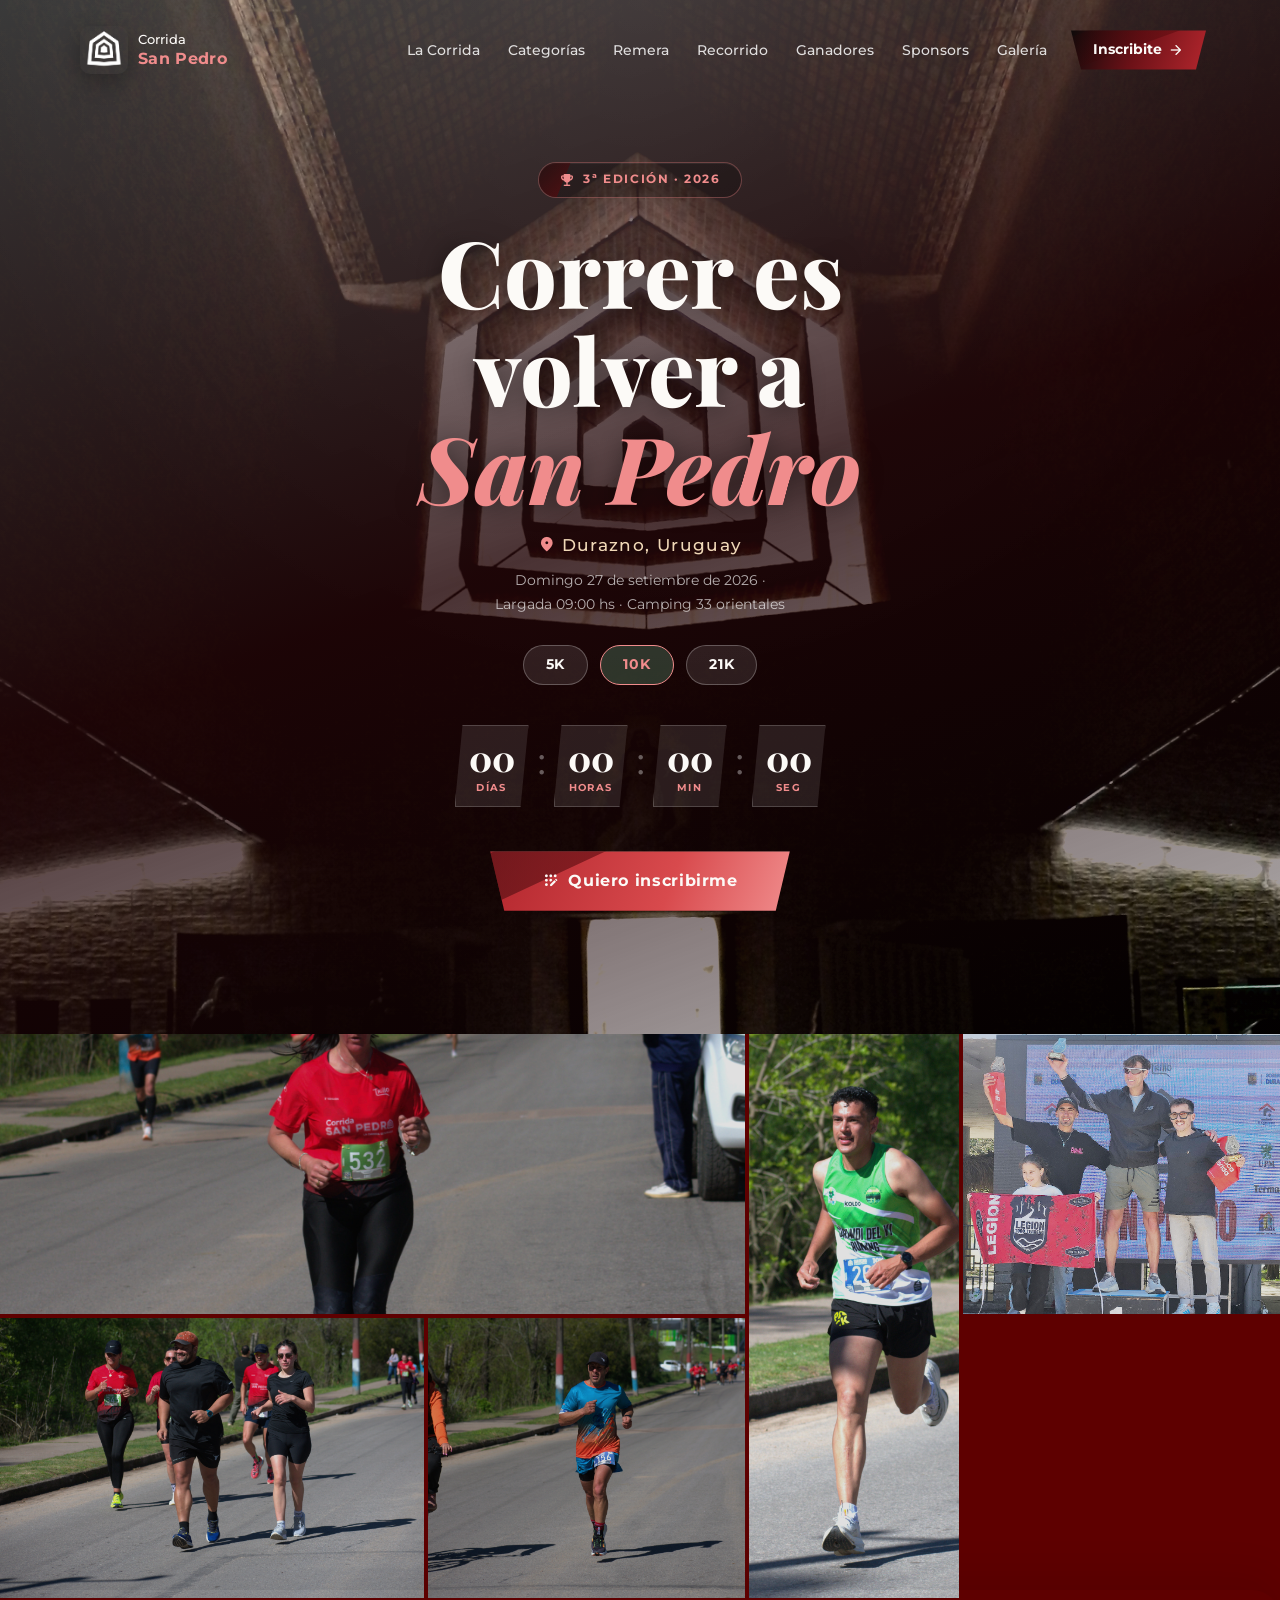
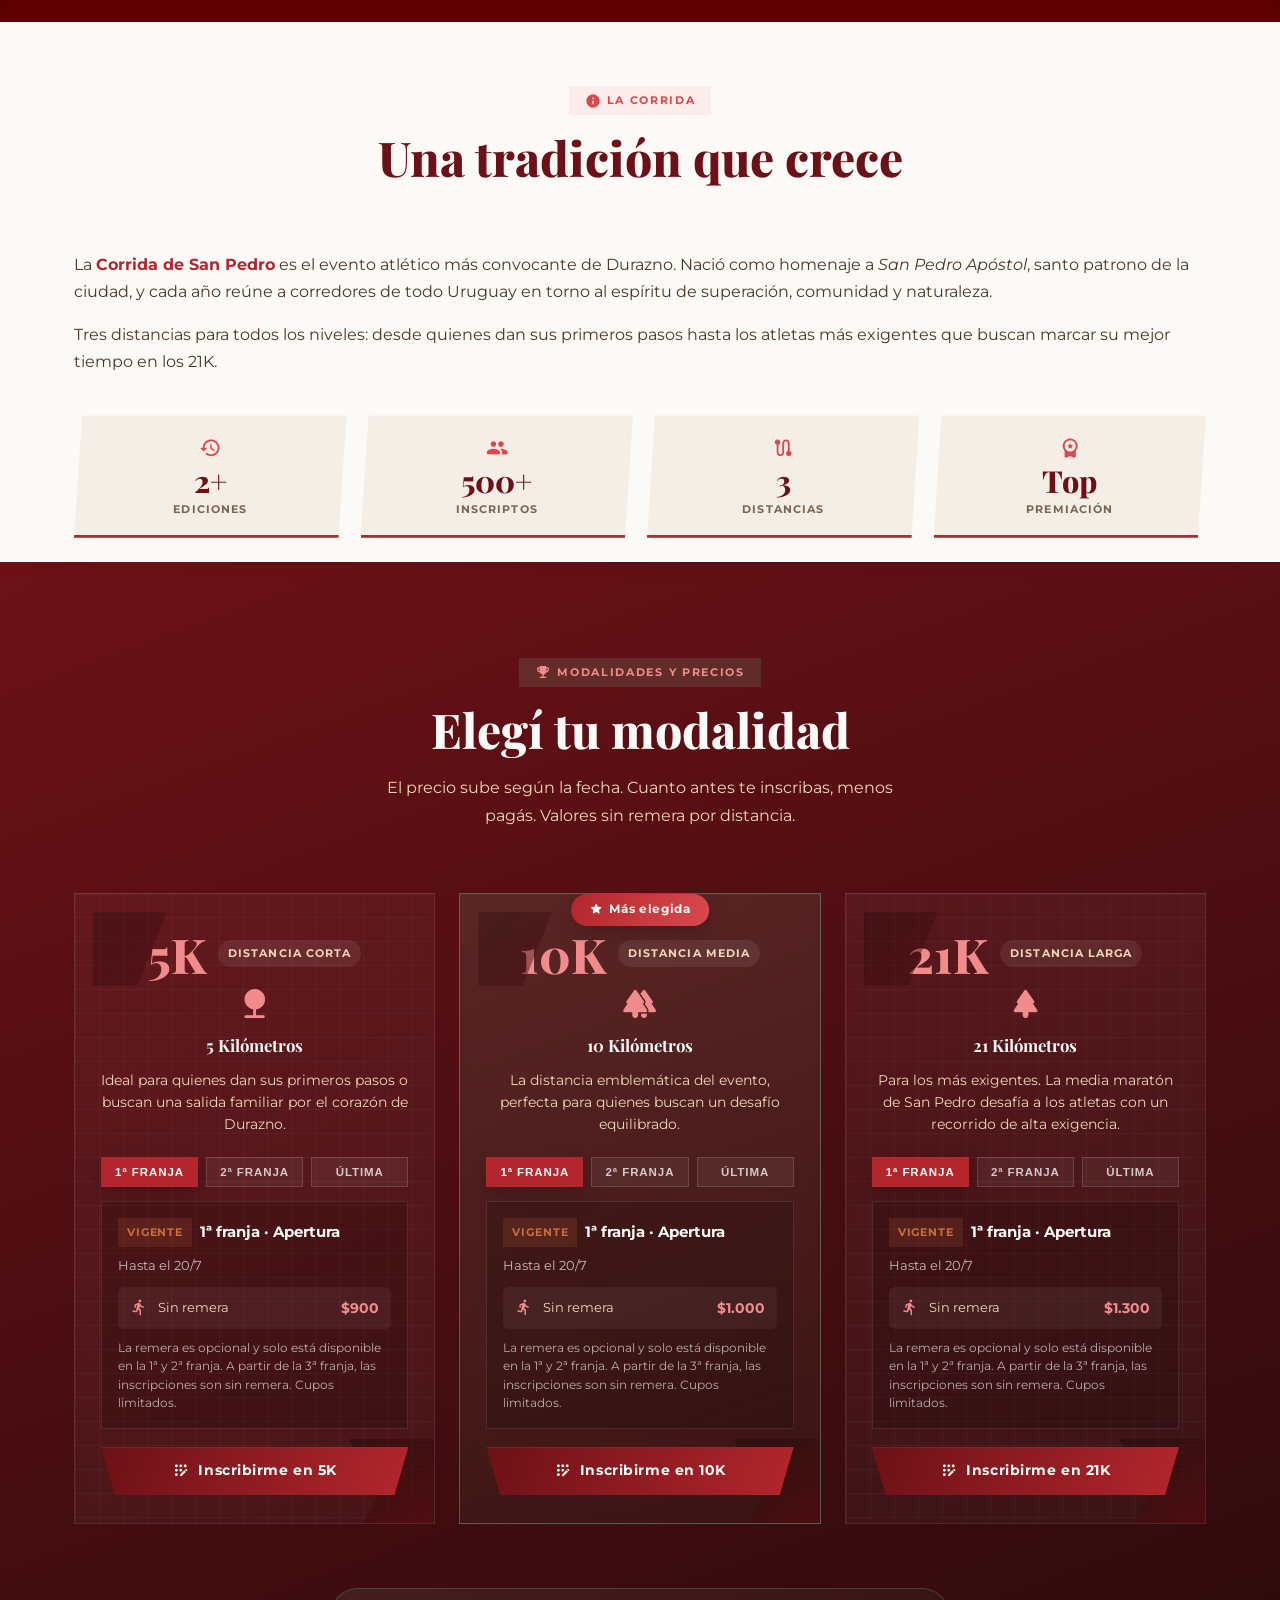
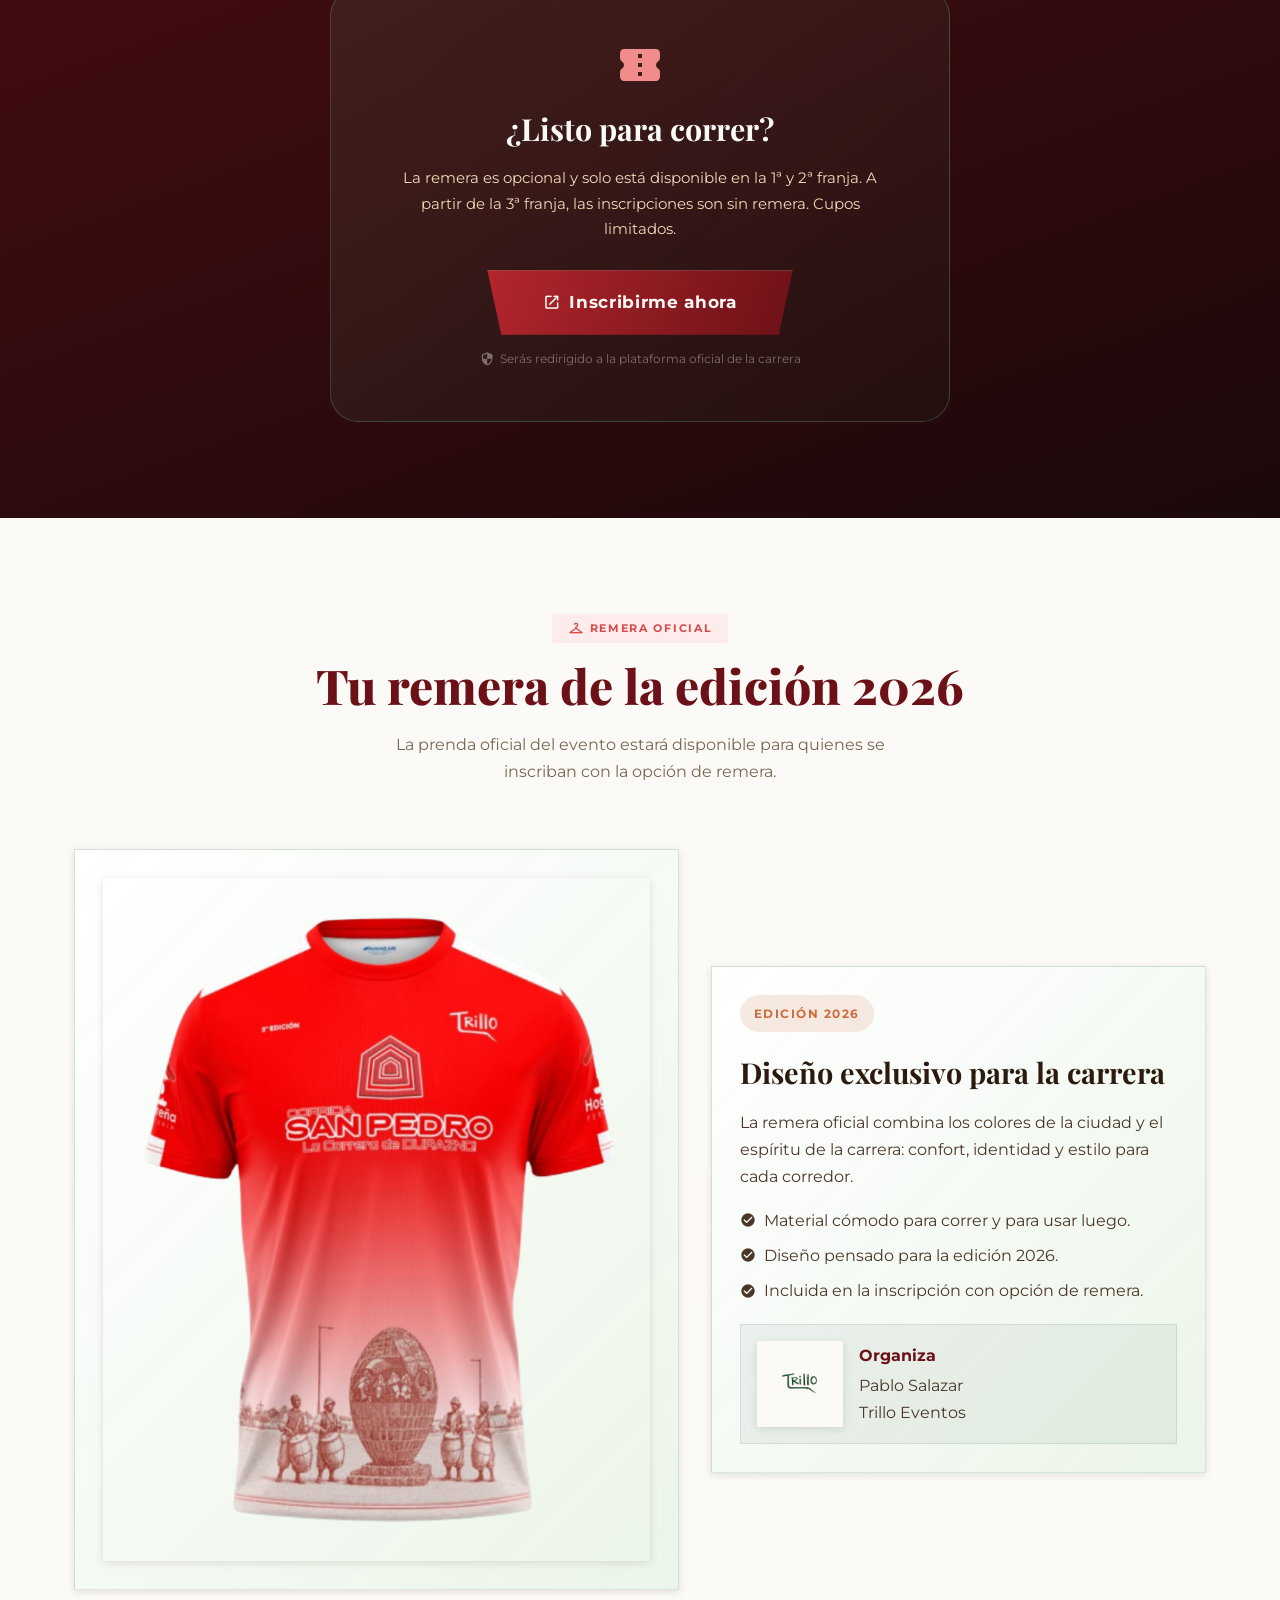
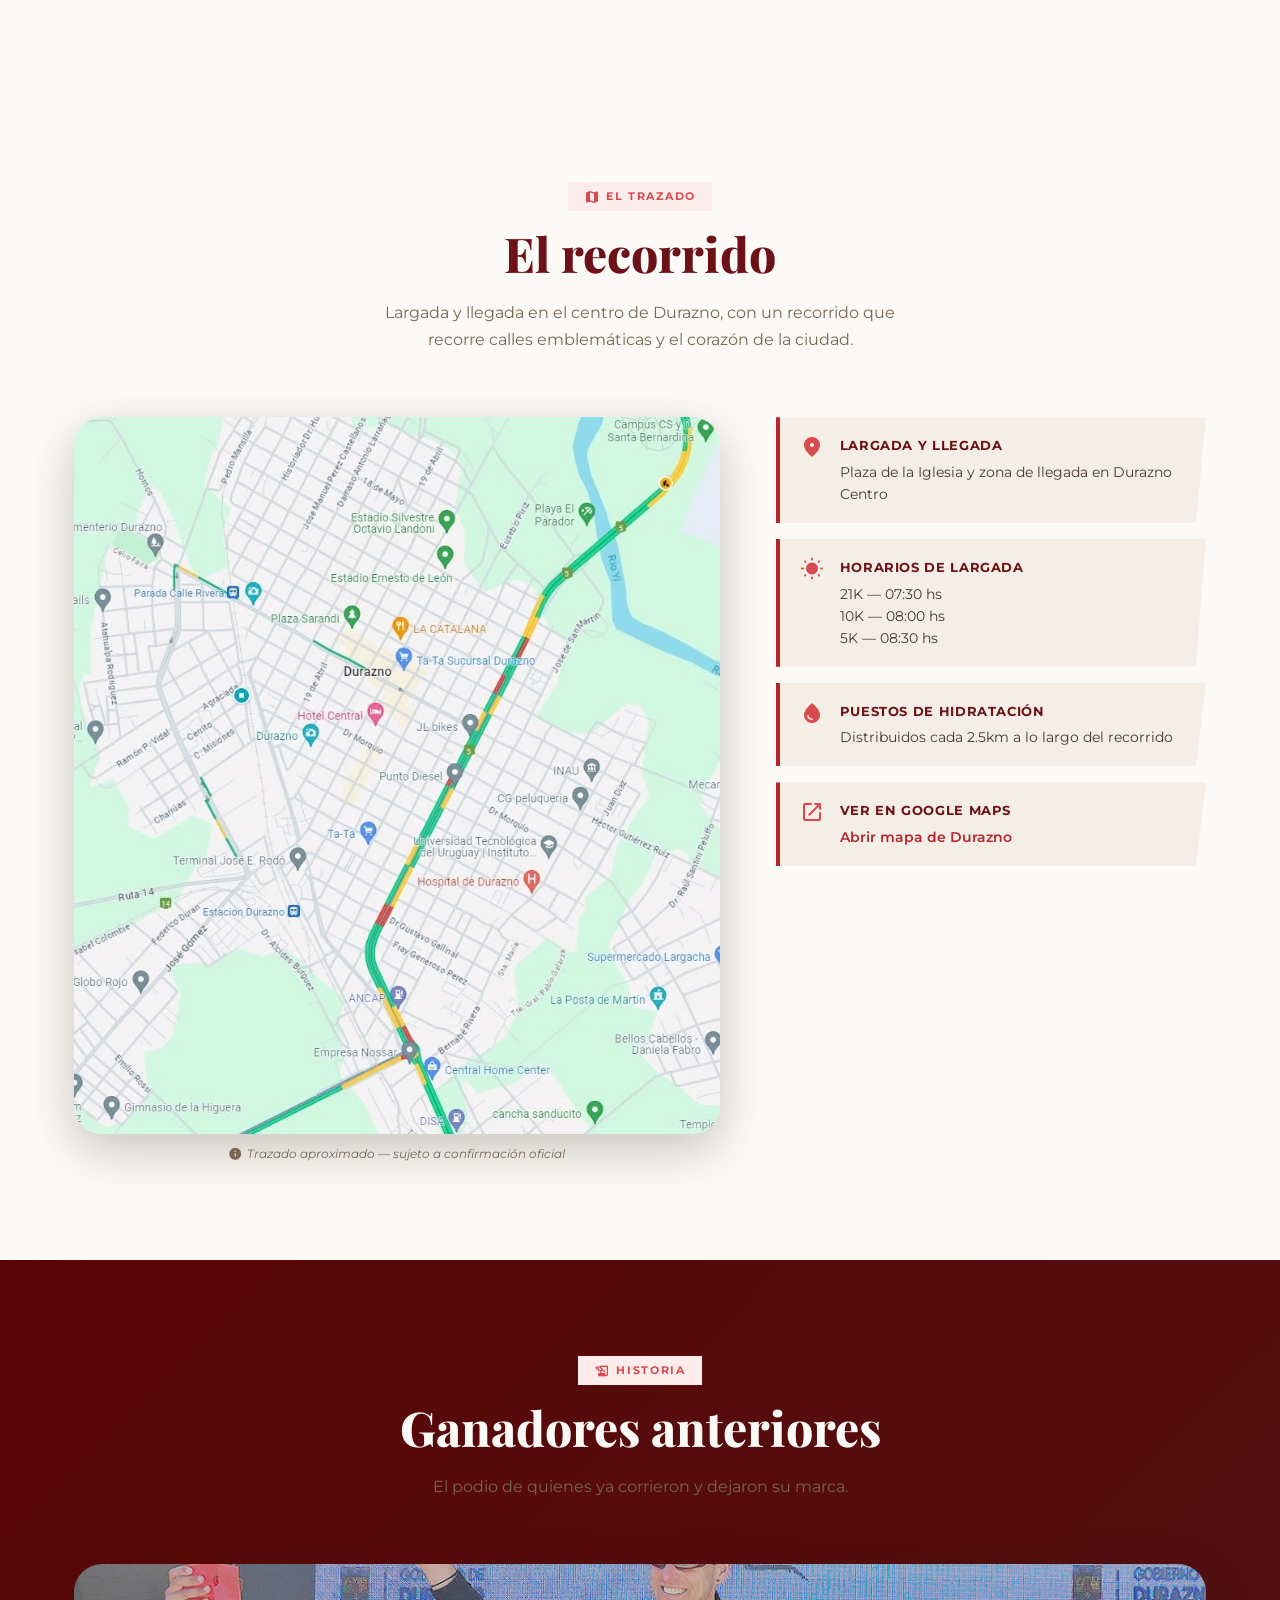
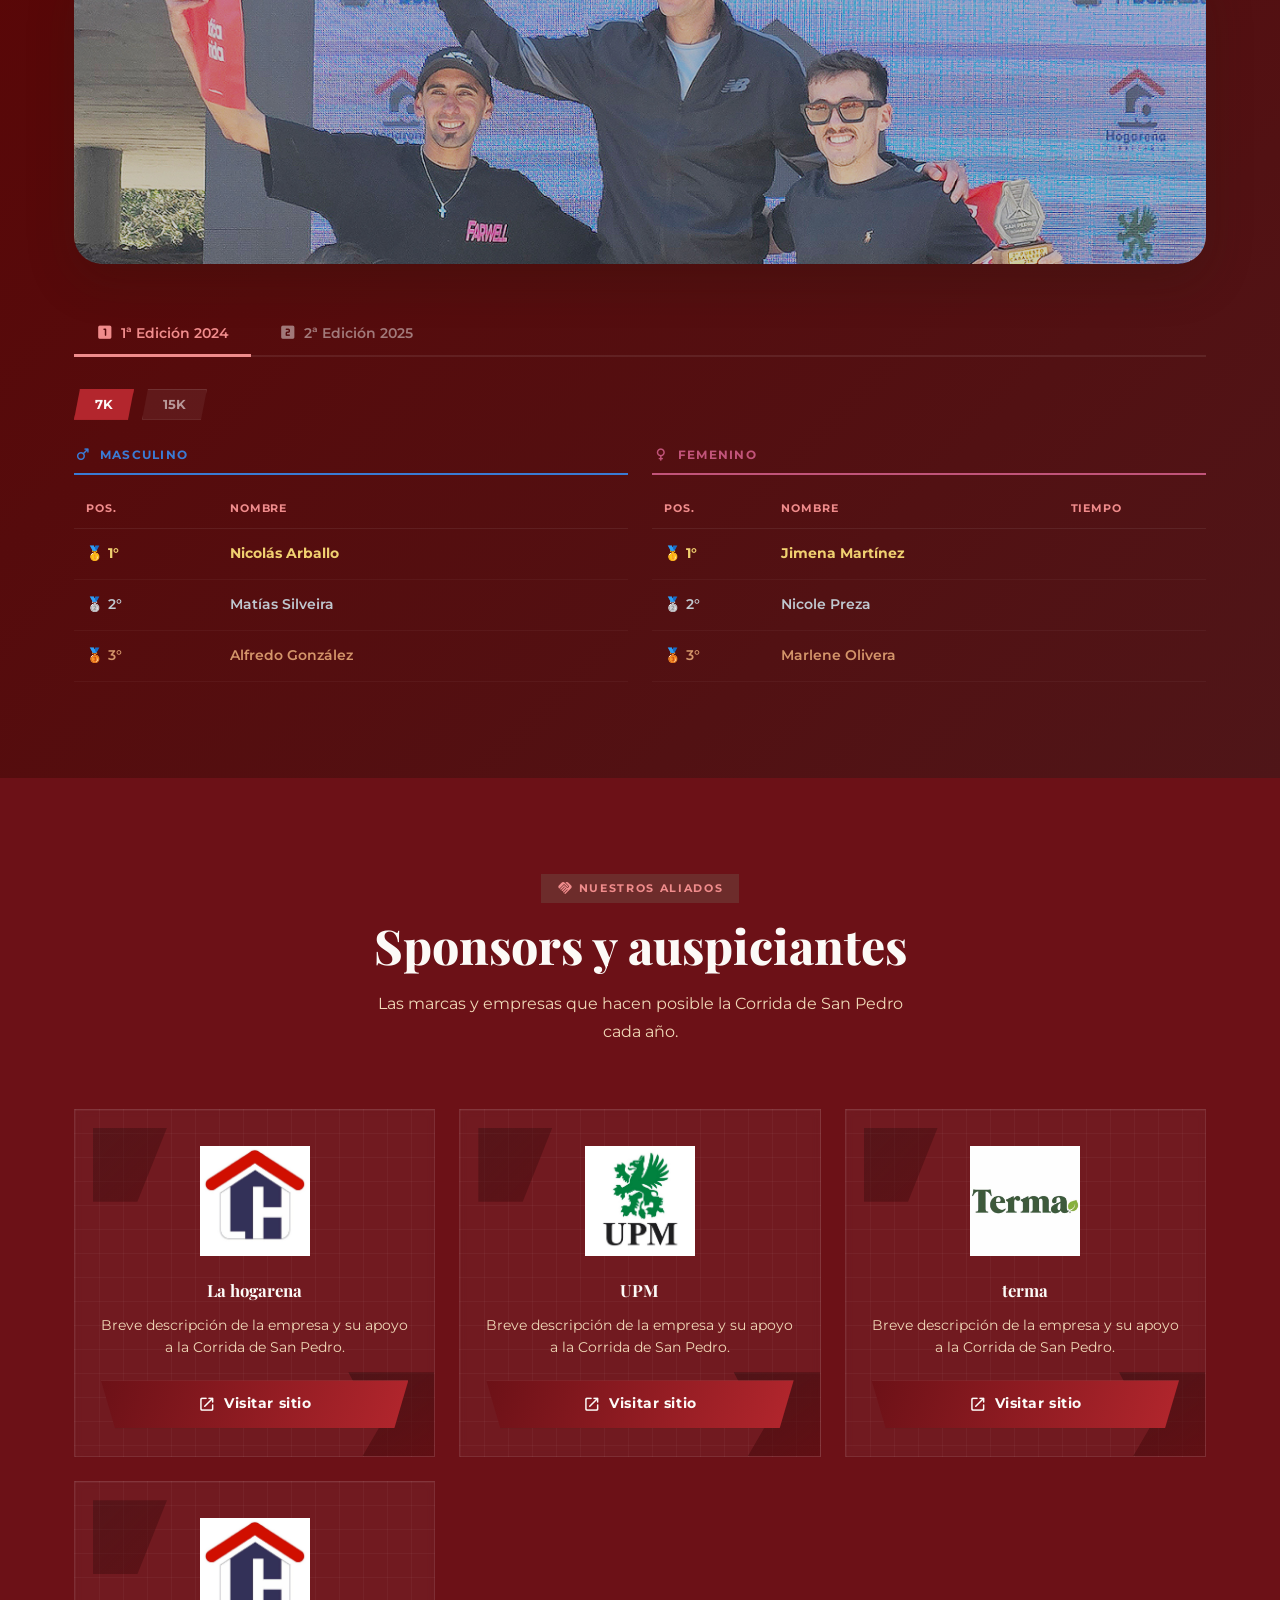
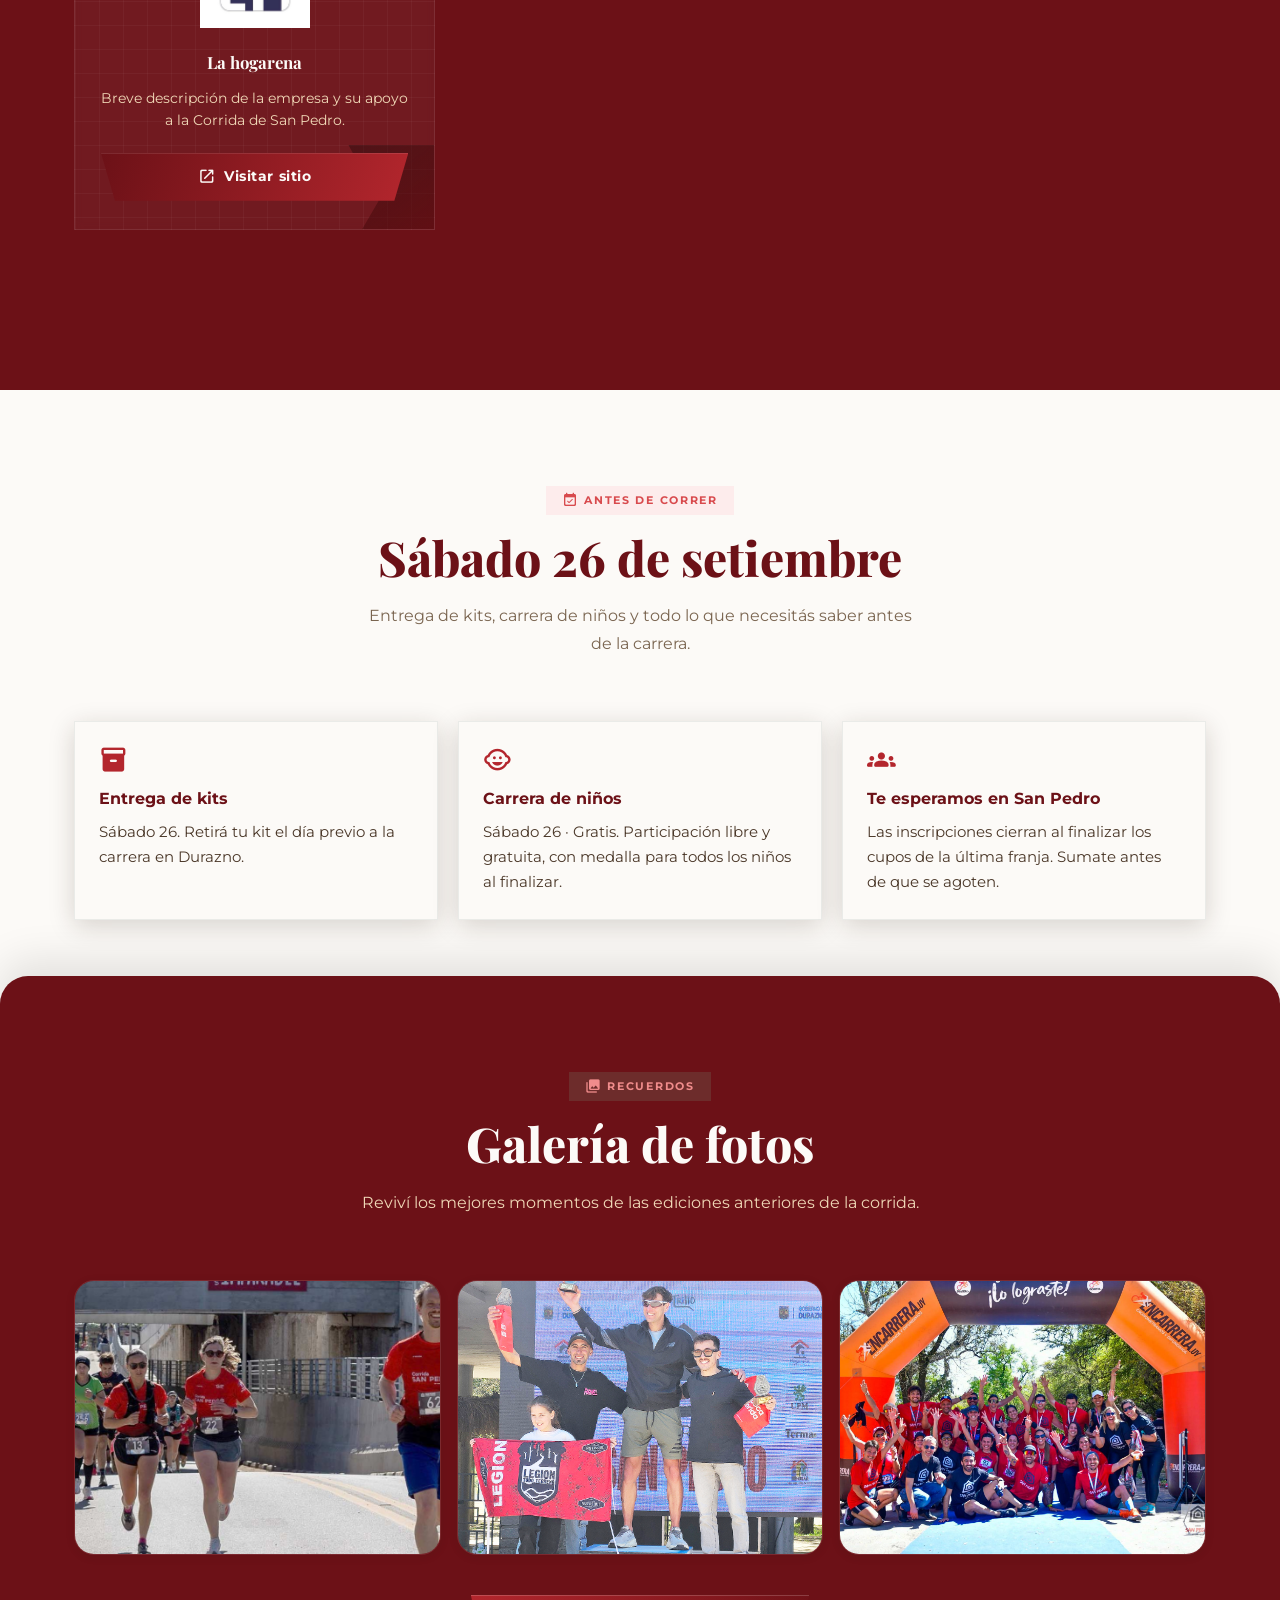
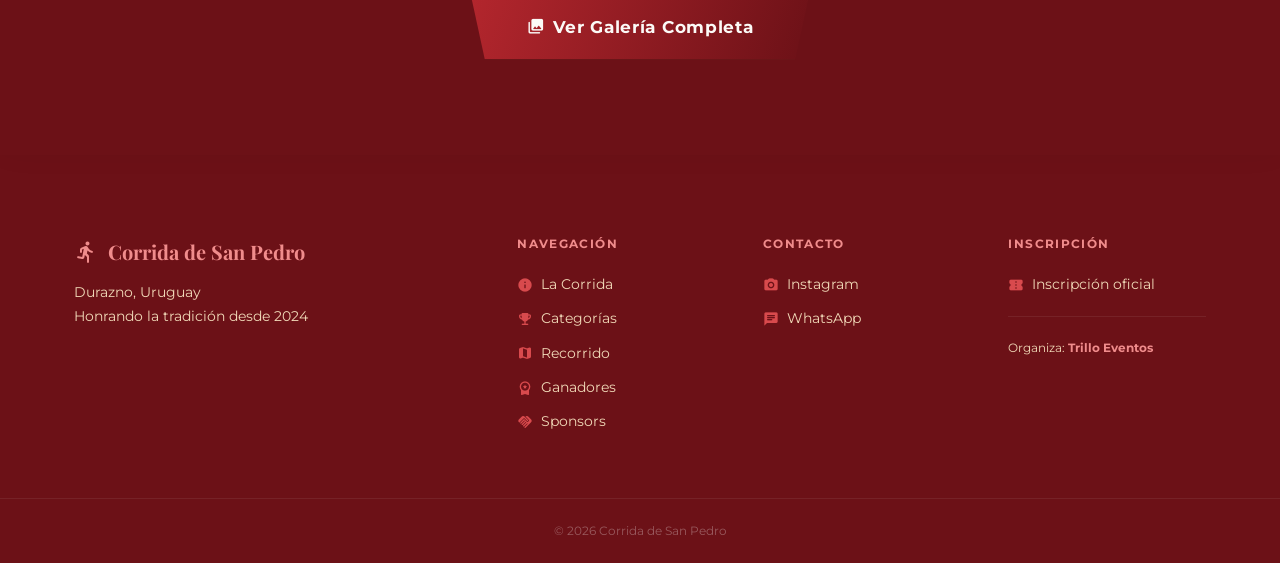
==== commit ff4341f1: "arreglos" ====
--- a/index.html
+++ b/index.html
@@ -84,7 +84,7 @@
         <span class="dist-pill">21K</span>
       </div>
 
-      <!-- Countdown -->
+      <!-- Contadoor -->
       <div class="countdown" id="countdown">
         <div class="countdown-item"><span id="cdDays">--</span><label>días</label></div>
         <div class="countdown-sep">:</div>
@@ -469,10 +469,13 @@
                 <div class="gender-header">
                   <span class="material-icons-round">male</span> Masculino
                 </div>
-                <table class="winners-table"><thead><tr><th>Pos.</th><th>Nombre</th><th>Tiempo</th></tr></thead><tbody>
-                  <tr class="gold"><td>1°</td><td>Nicolás Arballo</td><td>00:45:12</td></tr>
-                  <tr class="silver"><td>2°</td><td>Matías Silveira</td><td>00:45:12</td></tr>
-                  <tr class="bronze"><td>3°</td><td>Alfredo González</td><td>00:45:12</td></tr>
+                <table class="winners-table"><thead><tr><th>Pos.</th><th>Nombre</th><th></th></tr></thead><tbody>
+                  <tr class="gold"><td>1°</td><td>Nicolás Arballo</td
+                    >
+                  <tr class="silver"><td>2°</td><td>Matías Silveira</td
+                    >
+                  <tr class="bronze"><td>3°</td><td>Alfredo González</td
+                    >
                 </tbody></table>
               </div>
               <div class="gender-block">
@@ -480,9 +483,10 @@
                   <span class="material-icons-round">female</span> Femenino
                 </div>
                 <table class="winners-table"><thead><tr><th>Pos.</th><th>Nombre</th><th>Tiempo</th></tr></thead><tbody>
-                  <tr class="gold"><td>1°</td><td>Jimena Martínez</td><td>00:45:12</td></tr>
-                  <tr class="silver"><td>2°</td><td>Nicole Preza</td><td>00:45:12</td></tr>
-                  <tr class="bronze"><td>3°</td><td>Marlene Olivera</td><td>00:45:12</td></tr>
+                  <tr class="gold"><td>1°</td><td>Jimena Martínez</td
+                    >
+                  <tr class="silver"><td>2°</td><td>Nicole Preza</td></tr>
+                  <tr class="bronze"><td>3°</td><td>Marlene Olivera</td></tr>
                 </tbody></table>
               </div>
             </div>
@@ -493,17 +497,23 @@
               <div class="gender-block">
                 <div class="gender-header"><span class="material-icons-round">male</span> Masculino</div>
                 <table class="winners-table"><thead><tr><th>Pos.</th><th>Nombre</th><th>Tiempo</th></tr></thead><tbody>
-                  <tr class="gold"><td>1°</td><td>Nicolás Espinosa</td><td>00:45:12</td></tr>
-                  <tr class="silver"><td>2°</td><td>Roberto Umpiérrez</td><td>00:45:12</td></tr>
-                  <tr class="bronze"><td>3°</td><td>Williams Albornoz</td><td>00:45:12</td></tr>
+                  <tr class="gold"><td>1°</td><td>Nicolás Espinosa</td
+                    >
+                  <tr class="silver"><td>2°</td><td>Roberto Umpiérrez</td
+                    >
+                  <tr class="bronze"><td>3°</td><td>Williams Albornoz</td
+                    >
                 </tbody></table>
               </div>
               <div class="gender-block">
                 <div class="gender-header female"><span class="material-icons-round">female</span> Femenino</div>
                 <table class="winners-table"><thead><tr><th>Pos.</th><th>Nombre</th><th>Tiempo</th></tr></thead><tbody>
-                  <tr class="gold"><td>1°</td><td>Flavia Lanza</td><td>00:45:12</td></tr>
-                  <tr class="silver"><td>2°</td><td>Ana Silveira</td><td>00:45:12</td></tr>
-                  <tr class="bronze"><td>3°</td><td>Victoria Devitta</td><td>00:45:12</td></tr>
+                  <tr class="gold"><td>1°</td><td>Flavia Lanza</td
+                    >
+                  <tr class="silver"><td>2°</td><td>Ana Silveira</td
+                    >
+                  <tr class="bronze"><td>3°</td><td>Victoria Devitta</td
+                    >
                 </tbody></table>
               </div>
             </div>
@@ -514,17 +524,23 @@
               <div class="gender-block">
                 <div class="gender-header"><span class="material-icons-round">male</span> Masculino</div>
                 <table class="winners-table"><thead><tr><th>Pos.</th><th>Nombre</th><th>Tiempo</th></tr></thead><tbody>
-                  <tr class="gold"><td>1°</td><td>Roberto Umpiérrez</td><td>00:45:12</td></tr>
-                  <tr class="silver"><td>2°</td><td>Nicolás Espinosa</td><td>00:45:12</td></tr>
-                  <tr class="bronze"><td>3°</td><td>Alexis Castro</td><td>00:45:12</td></tr>
+                  <tr class="gold"><td>1°</td><td>Roberto Umpiérrez</td
+                    >
+                  <tr class="silver"><td>2°</td><td>Nicolás Espinosa</td
+                    >
+                  <tr class="bronze"><td>3°</td><td>Alexis Castro</td
+                    >
                 </tbody></table>
               </div>
               <div class="gender-block">
                 <div class="gender-header female"><span class="material-icons-round">female</span> Femenino</div>
                 <table class="winners-table"><thead><tr><th>Pos.</th><th>Nombre</th><th>Tiempo</th></tr></thead><tbody>
-                  <tr class="gold"><td>1°</td><td>Aldana Sabatel </td><td>00:45:12</td></tr>
-                  <tr class="silver"><td>2°</td><td>Daihanna Cabrera</td><td>00:45:12</td></tr>
-                  <tr class="bronze"><td>3°</td><td>Victoria Devitta</td><td>00:45:12</td></tr>
+                  <tr class="gold"><td>1°</td><td>Aldana Sabatel </td
+                    >
+                  <tr class="silver"><td>2°</td><td>Daihanna Cabrera</td
+                    >
+                  <tr class="bronze"><td>3°</td><td>Victoria Devitta</td
+                    >
                 </tbody></table>
               </div>
             </div>
@@ -543,9 +559,12 @@
               <div class="gender-block">
                 <div class="gender-header"><span class="material-icons-round">male</span> Masculino</div>
                  <table class="winners-table"><thead><tr><th>Pos.</th><th>Nombre</th><th>Tiempo</th></tr></thead><tbody>
-                  <tr class="gold"><td>1°</td><td>Pablo Duarte</td><td>00:45:12</td></tr>
-                  <tr class="silver"><td>2°</td><td>Luis Acosta</td><td>00:45:12</td></tr>
-                  <tr class="bronze"><td>3°</td><td>Jonathan Larrosa</td><td>00:45:12</td></tr>
+                  <tr class="gold"><td>1°</td><td>Pablo Duarte</td
+                    >
+                  <tr class="silver"><td>2°</td><td>Luis Acosta</td
+                    >
+                  <tr class="bronze"><td>3°</td><td>Jonathan Larrosa</td
+                    >
                 </tbody></table>
               </div>
               <div class="gender-block">
@@ -553,9 +572,12 @@
                   <span class="material-icons-round">female</span> Femenino
                 </div>
                 <table class="winners-table"><thead><tr><th>Pos.</th><th>Nombre</th><th>Tiempo</th></tr></thead><tbody>
-                  <tr class="gold"><td>1°</td><td>Estefany Charamoni</td><td>00:45:12</td></tr>
-                  <tr class="silver"><td>2°</td><td>Lorena Santos</td><td>00:45:12</td></tr>
-                  <tr class="bronze"><td>3°</td><td>Silvia Sappia</td><td>00:45:12</td></tr>
+                  <tr class="gold"><td>1°</td><td>Estefany Charamoni</td
+                    >
+                  <tr class="silver"><td>2°</td><td>Lorena Santos</td
+                    >
+                  <tr class="bronze"><td>3°</td><td>Silvia Sappia</td
+                    >
                 </tbody></table>
               </div>
             </div>
@@ -566,17 +588,23 @@
               <div class="gender-block">
                 <div class="gender-header"><span class="material-icons-round">male</span> Masculino</div>
                 <table class="winners-table"><thead><tr><th>Pos.</th><th>Nombre</th><th>Tiempo</th></tr></thead><tbody>
-                  <tr class="gold"><td>1°</td><td>Oscar Cáceres</td><td>00:45:12</td></tr>
-                  <tr class="silver"><td>2°</td><td>Giuliano Fiori</td><td>00:45:12</td></tr>
-                  <tr class="bronze"><td>3°</td><td>Rodrigo Salazar</td><td>00:45:12</td></tr>
+                  <tr class="gold"><td>1°</td><td>Oscar Cáceres</td
+                    >
+                  <tr class="silver"><td>2°</td><td>Giuliano Fiori</td
+                    >
+                  <tr class="bronze"><td>3°</td><td>Rodrigo Salazar</td
+                    >
                 </tbody></table>
               </div>
               <div class="gender-block">
                 <div class="gender-header female"><span class="material-icons-round">female</span> Femenino</div>
                 <table class="winners-table"><thead><tr><th>Pos.</th><th>Nombre</th><th>Tiempo</th></tr></thead><tbody>
-                  <tr class="gold"><td>1°</td><td>Victoria de León</td><td>00:45:12</td></tr>
-                  <tr class="silver"><td>2°</td><td> Jimena Martínez</td><td>00:45:12</td></tr>
-                  <tr class="bronze"><td>3°</td><td>Gabriela Pereira</td><td>00:45:12</td></tr>
+                  <tr class="gold"><td>1°</td><td>Victoria de León</td
+                    >
+                  <tr class="silver"><td>2°</td><td> Jimena Martínez</td
+                    >
+                  <tr class="bronze"><td>3°</td><td>Gabriela Pereira</td
+                    >
                 </tbody></table>
               </div>
             </div>
@@ -587,17 +615,23 @@
               <div class="gender-block">
                 <div class="gender-header"><span class="material-icons-round">male</span> Masculino</div>
                 <table class="winners-table"><thead><tr><th>Pos.</th><th>Nombre</th><th>Tiempo</th></tr></thead><tbody>
-                  <tr class="gold"><td>1°</td><td>Roberto Umpiérrez</td><td>00:45:12</td></tr>
-                  <tr class="silver"><td>2°</td><td>Nicolás Espinosa</td><td>00:45:12</td></tr>
-                  <tr class="bronze"><td>3°</td><td>Alexis Castro</td><td>00:45:12</td></tr>
+                  <tr class="gold"><td>1°</td><td>Roberto Umpiérrez</td
+                    >
+                  <tr class="silver"><td>2°</td><td>Nicolás Espinosa</td
+                    >
+                  <tr class="bronze"><td>3°</td><td>Alexis Castro</td
+                    >
                 </tbody></table>
               </div>
               <div class="gender-block">
                 <div class="gender-header female"><span class="material-icons-round">female</span> Femenino</div>
                 <table class="winners-table"><thead><tr><th>Pos.</th><th>Nombre</th><th>Tiempo</th></tr></thead><tbody>
-                  <tr class="gold"><td>1°</td><td>Aldana Sabatel </td><td>00:45:12</td></tr>
-                  <tr class="silver"><td>2°</td><td>Daihanna Cabrera</td><td>00:45:12</td></tr>
-                  <tr class="bronze"><td>3°</td><td>Victoria Devitta</td><td>00:45:12</td></tr>
+                  <tr class="gold"><td>1°</td><td>Aldana Sabatel </td
+                    >
+                  <tr class="silver"><td>2°</td><td>Daihanna Cabrera</td
+                    >
+                  <tr class="bronze"><td>3°</td><td>Victoria Devitta</td
+                    >
                 </tbody></table>
               </div>
             </div>
@@ -607,17 +641,23 @@
               <div class="gender-block">
                 <div class="gender-header"><span class="material-icons-round">male</span> Masculino</div>
                 <table class="winners-table"><thead><tr><th>Pos.</th><th>Nombre</th><th>Tiempo</th><th>Cat.</th></tr></thead><tbody>
-                  <tr class="gold"><td>1°</td><td>Mateo Silva</td><td>00:45:12</td><td>Open</td></tr>
-                  <tr class="silver"><td>2°</td><td>Mateo Silva</td><td>00:45:12</td><td>Open</td></tr>
-                  <tr class="bronze"><td>3°</td><td>Mateo Silva</td><td>00:45:12</td><td>Open</td></tr>
+                  <tr class="gold"><td>1°</td><td>Mateo Silva</td
+                    Open</td></tr>
+                  <tr class="silver"><td>2°</td><td>Mateo Silva</td
+                    Open</td></tr>
+                  <tr class="bronze"><td>3°</td><td>Mateo Silva</td
+                    Open</td></tr>
                 </tbody></table>
               </div>
               <div class="gender-block">
                 <div class="gender-header female"><span class="material-icons-round">female</span> Femenino</div>
                 <table class="winners-table"><thead><tr><th>Pos.</th><th>Nombre</th><th>Tiempo</th><th>Cat.</th></tr></thead><tbody>
-                  <tr class="gold"><td>1°</td><td>Mateo Silva</td><td>00:45:12</td><td>Open</td></tr>
-                  <tr class="silver"><td>2°</td><td>Mateo Silva</td><td>00:45:12</td><td>Open</td></tr>
-                  <tr class="bronze"><td>3°</td><td>Mateo Silva</td><td>00:45:12</td><td>Open</td></tr>
+                  <tr class="gold"><td>1°</td><td>Mateo Silva</td
+                    Open</td></tr>
+                  <tr class="silver"><td>2°</td><td>Mateo Silva</td
+                    Open</td></tr>
+                  <tr class="bronze"><td>3°</td><td>Mateo Silva</td
+                    Open</td></tr>
                 </tbody></table>
               </div>
             </div>
@@ -638,9 +678,6 @@
         <h2 class="section-title">Sponsors y auspiciantes</h2>
         <p class="section-subtitle">Las marcas y empresas que hacen posible la Corrida de San Pedro cada año.</p>
       </div>
-
-      <!-- Reutiliza el grid/card de "Modalidades" para mantener el mismo estilo visual -->
-      <!-- Las cards se generan por JS desde el array SPONSORS en app.js (assets/sponsor/) -->
       <div class="categories-grid" id="sponsorsGrid"></div>
     </div>
   </section>
@@ -744,10 +781,8 @@
       <div class="footer-links">
         <h4>Contacto</h4>
         <ul>
-          <li><a href="mailto:contacto@lolograste.uy" id="linkMail"><span class="material-icons-round">email</span> contacto@lolograste.uy</a></li>
-          <li><a href="https://www.instagram.com/lolograste.uy/" target="_blank" rel="noopener" id="linkIgFooter"><span class="material-icons-round">photo_camera</span> Instagram</a></li>
-          <li><a href="https://www.facebook.com/lolograste.uy" target="_blank" rel="noopener" id="linkFbFooter"><span class="material-icons-round">group</span> Facebook</a></li>
-          <li><a href="https://wa.me/59899999999" target="_blank" rel="noopener" id="linkWa"><span class="material-icons-round">chat</span> WhatsApp</a></li>
+          <li><a href="https://www.instagram.com/trilloeventos/" target="_blank" rel="noopener" id="linkIgFooter"><span class="material-icons-round">photo_camera</span> Instagram</a></li>
+          <li><a href="https://wa.me/59898121608" target="_blank" rel="noopener" id="linkWa"><span class="material-icons-round">chat</span> WhatsApp</a></li>
         </ul>
       </div>
       <div class="footer-links">
@@ -756,8 +791,7 @@
           <li><a href="https://lolograste.uy/corrida-san-pedro" target="_blank" rel="noopener" id="linkAfFooter"><span class="material-icons-round">confirmation_number</span> Inscripción oficial</a></li>
         </ul>
         <div class="footer-organizers">
-          <p>Organiza: <strong>Pablo Salazar · Trillo Eventos</strong></p>
-          <p>Auspicia: <strong>Comunidad San Pedro · Durazno</strong></p>
+          <p>Organiza: <strong>Trillo Eventos</strong></p>
         </div>
       </div>
     </div>
--- a/style.css
+++ b/style.css
@@ -1,7 +1,4 @@
 /* ═══════════════════════════════════════════════════════════════
-   CORRIDA DE SAN PEDRO — style.css  v2
-   Paleta: Roble + Verde Naturaleza
-   Botones Trapecio (velocidad) · Material Icons · Bento Grid
 ═══════════════════════════════════════════════════════════════ */
 
 /* ─── TOKENS ─────────────────────────────────────────────────── */
@@ -43,7 +40,7 @@
   --transition:      0.3s cubic-bezier(0.4,0,0.2,1);
   --transition-slow: 0.6s cubic-bezier(0.4,0,0.2,1);
 
-  /* Trapezoid button skew angle */
+ 
   --trap-skew: -10deg;
 }
 
@@ -138,8 +135,6 @@
 
 /* ════════════════════════════════════════════════════════════════
    TRAPEZOID / SPEED BUTTONS
-   clip-path gives true trapezoid; inner span counters the skew
-   so text/icon stay upright.
 ════════════════════════════════════════════════════════════════ */
 .btn-trap {
   display: inline-block;
@@ -154,7 +149,7 @@
     filter var(--transition),
     transform var(--transition),
     box-shadow var(--transition);
-  /* Trapezoid via clip-path — wider at top, narrower at bottom-left */
+ 
   clip-path: polygon(0% 0%, 100% 0%, calc(100% - 14px) 100%, 14px 100%);
 }
 
@@ -1169,6 +1164,10 @@
 .route-detail-card a:hover { color: var(--nature-deep); }
 
 /* ─── WINNERS ────────────────────────────────────────────────── */
+
+.winners-table .gold td:first-child::before   { content: "🥇 "; }
+.winners-table .silver td:first-child::before { content: "🥈 "; }
+.winners-table .bronze td:first-child::before { content: "🥉 "; }
 .winners-img-banner {
     border-radius: var(--radius-xl);
     overflow: hidden;
@@ -1386,10 +1385,6 @@
 @media (max-width: 768px) {
   .section { padding: 64px 0; }
 
-  /* Los backdrop-filter fijos (navbar, floating CTA) se recalculan en
-     cada frame de scroll porque el contenido detrás cambia constantemente.
-     Bajamos el blur en mobile, donde la GPU es más débil, para suavizar
-     el scroll sin perder el efecto visual. */
   .navbar.scrolled { backdrop-filter: blur(6px); }
   .floating-cta { backdrop-filter: blur(6px); }
 
@@ -1535,7 +1530,7 @@
   z-index: 11;
   box-shadow: 0 -16px 40px rgba(0, 0, 0, 0.1);
 }
-/* Reset mobile overrides so they don't break look on mobile */
+
 @media (max-width: 768px) {
   .bento-section { margin-top: -24px; overflow: hidden; }
   #sobre { margin-top: -24px; }
@@ -1641,7 +1636,6 @@
 .lightbox-next { right: -20px; }
 .lightbox-nav[hidden] { display: none; }
 
-/* Zonas invisibles para tocar izquierda/derecha en mobile */
 .lightbox-tap-zone {
   position: absolute;
   top: 0;
@@ -1658,13 +1652,6 @@
   .lightbox-next { right: 8px; width: 44px; height: 44px; }
 }
 
-/* ─── BENTO GRID FULL (GALERIA PAGE) ─────────────────────────── */
-/* Imagen de fondo fija para la página de galería completa.
-   Reemplazá la ruta por tu imagen real en assets/.
-   Usamos un div fijo dedicado (.page-bg-fixed) en vez de
-   background-attachment: fixed en el body, porque iOS Safari no soporta
-   bien esa propiedad y la trata como "scroll". Un elemento real con
-   position: fixed funciona igual en Android, iPhone y desktop. */
 .page-bg-fixed {
   position: fixed;
   inset: 0;
@@ -1688,7 +1675,7 @@
   gap: 28px;
   padding: 24px;
   border-radius: var(--radius-xl);
-  background: rgba(0,0,0,0.15); /* marco sutil para que el fondo se note detrás de la grilla */
+  background: rgba(0,0,0,0.15); 
 }
 .bento-full-item {
   position: relative;
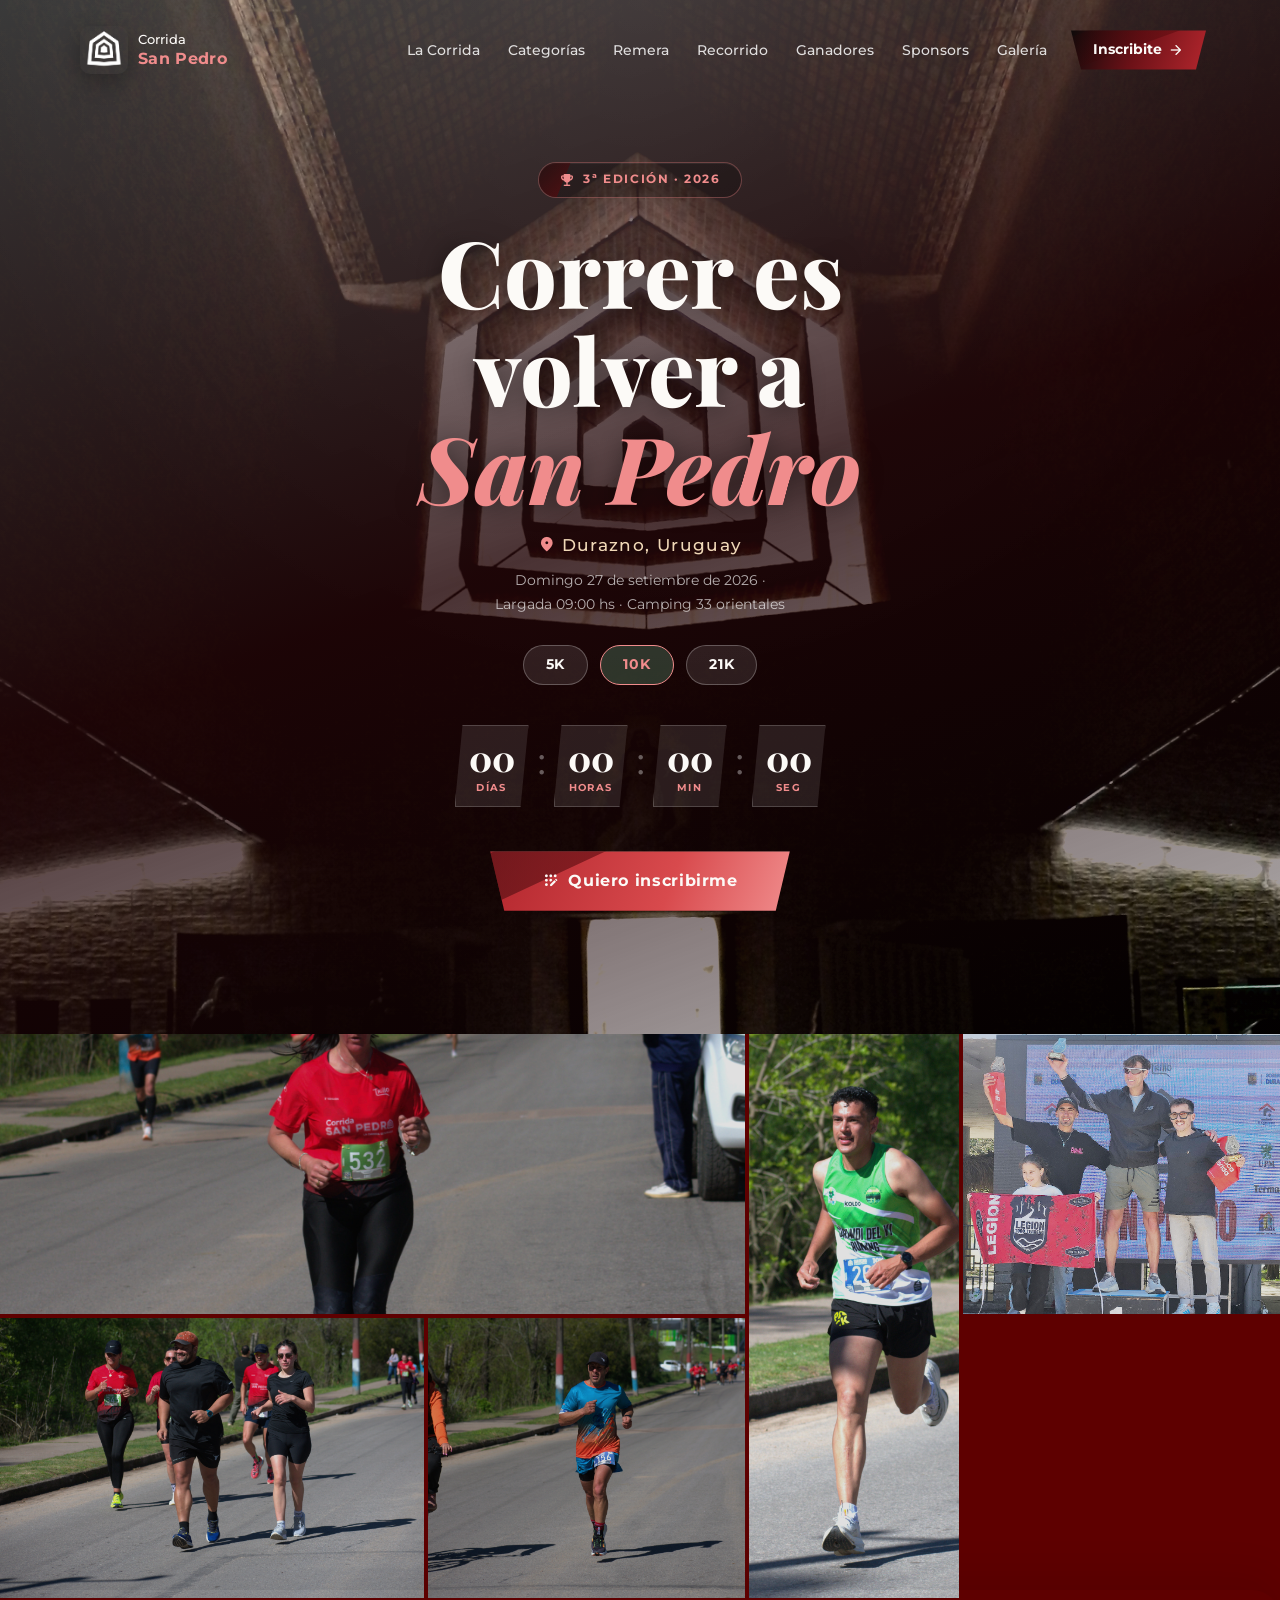
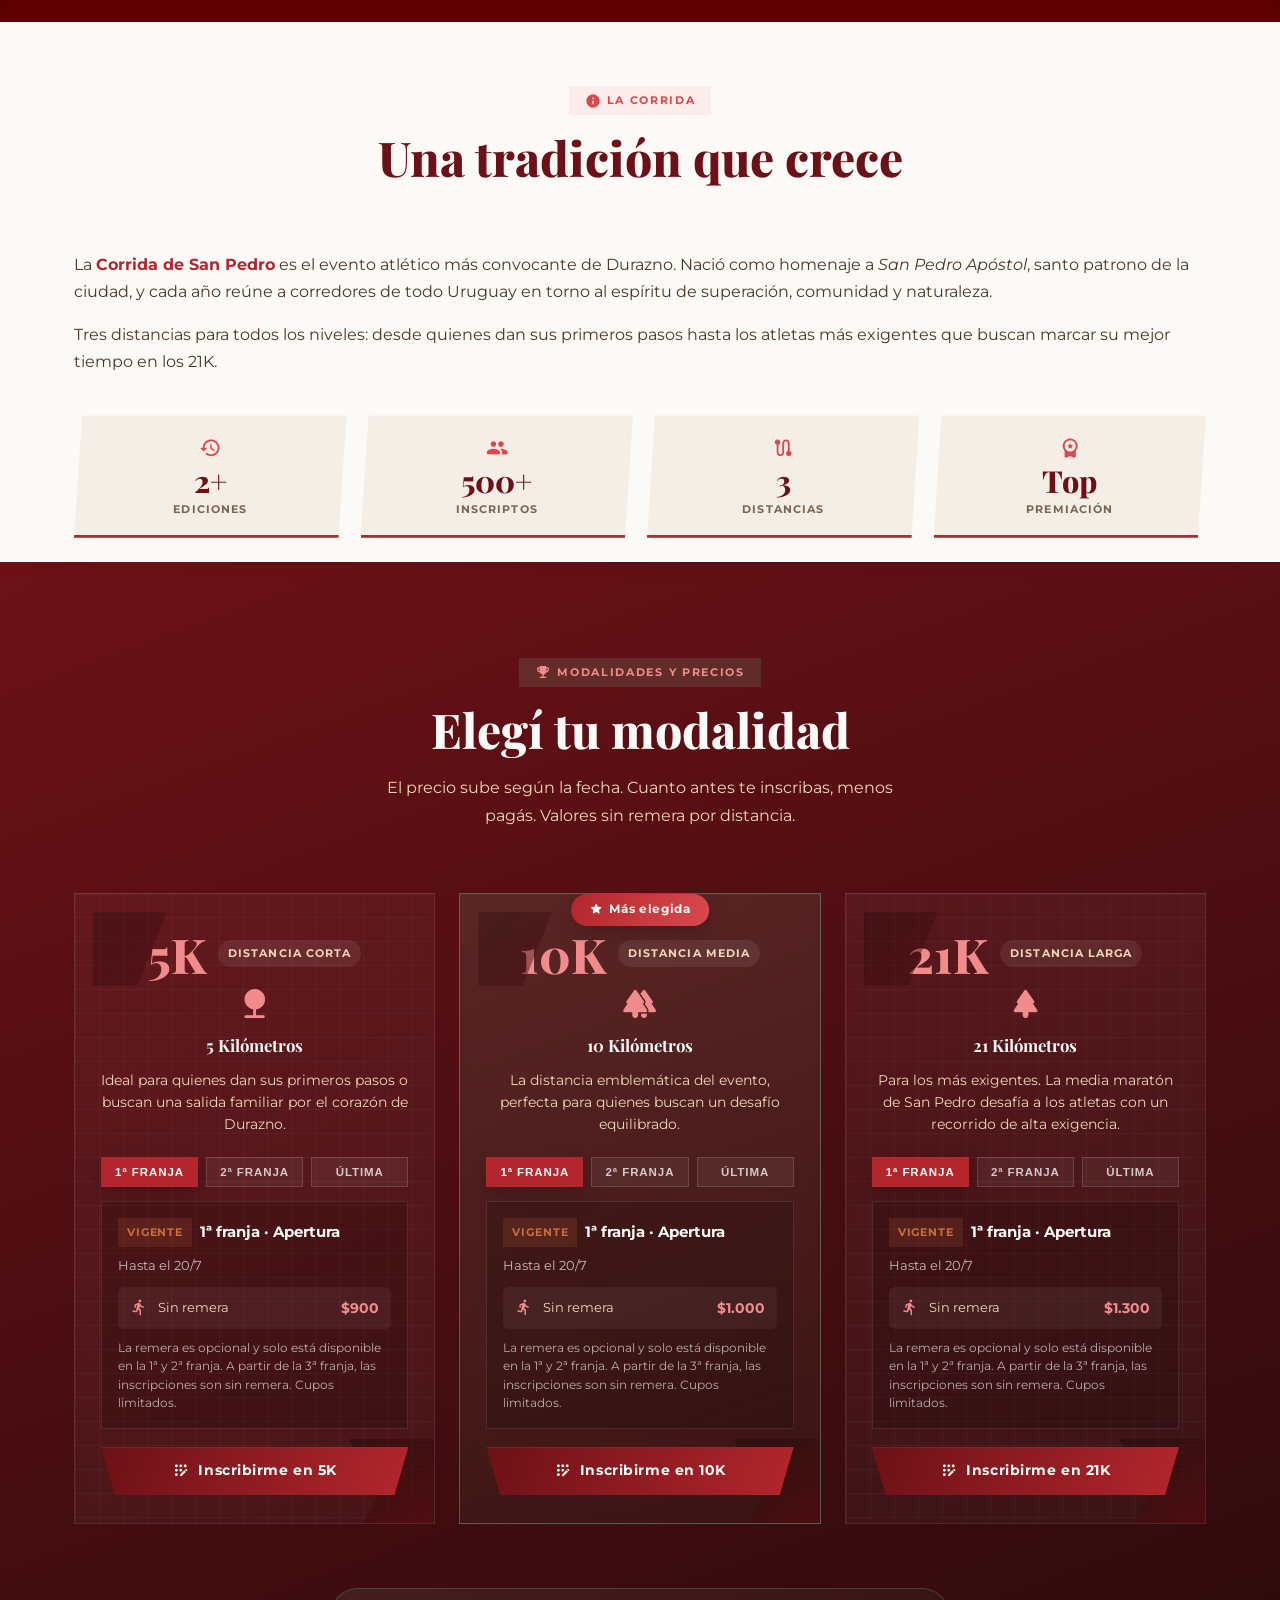
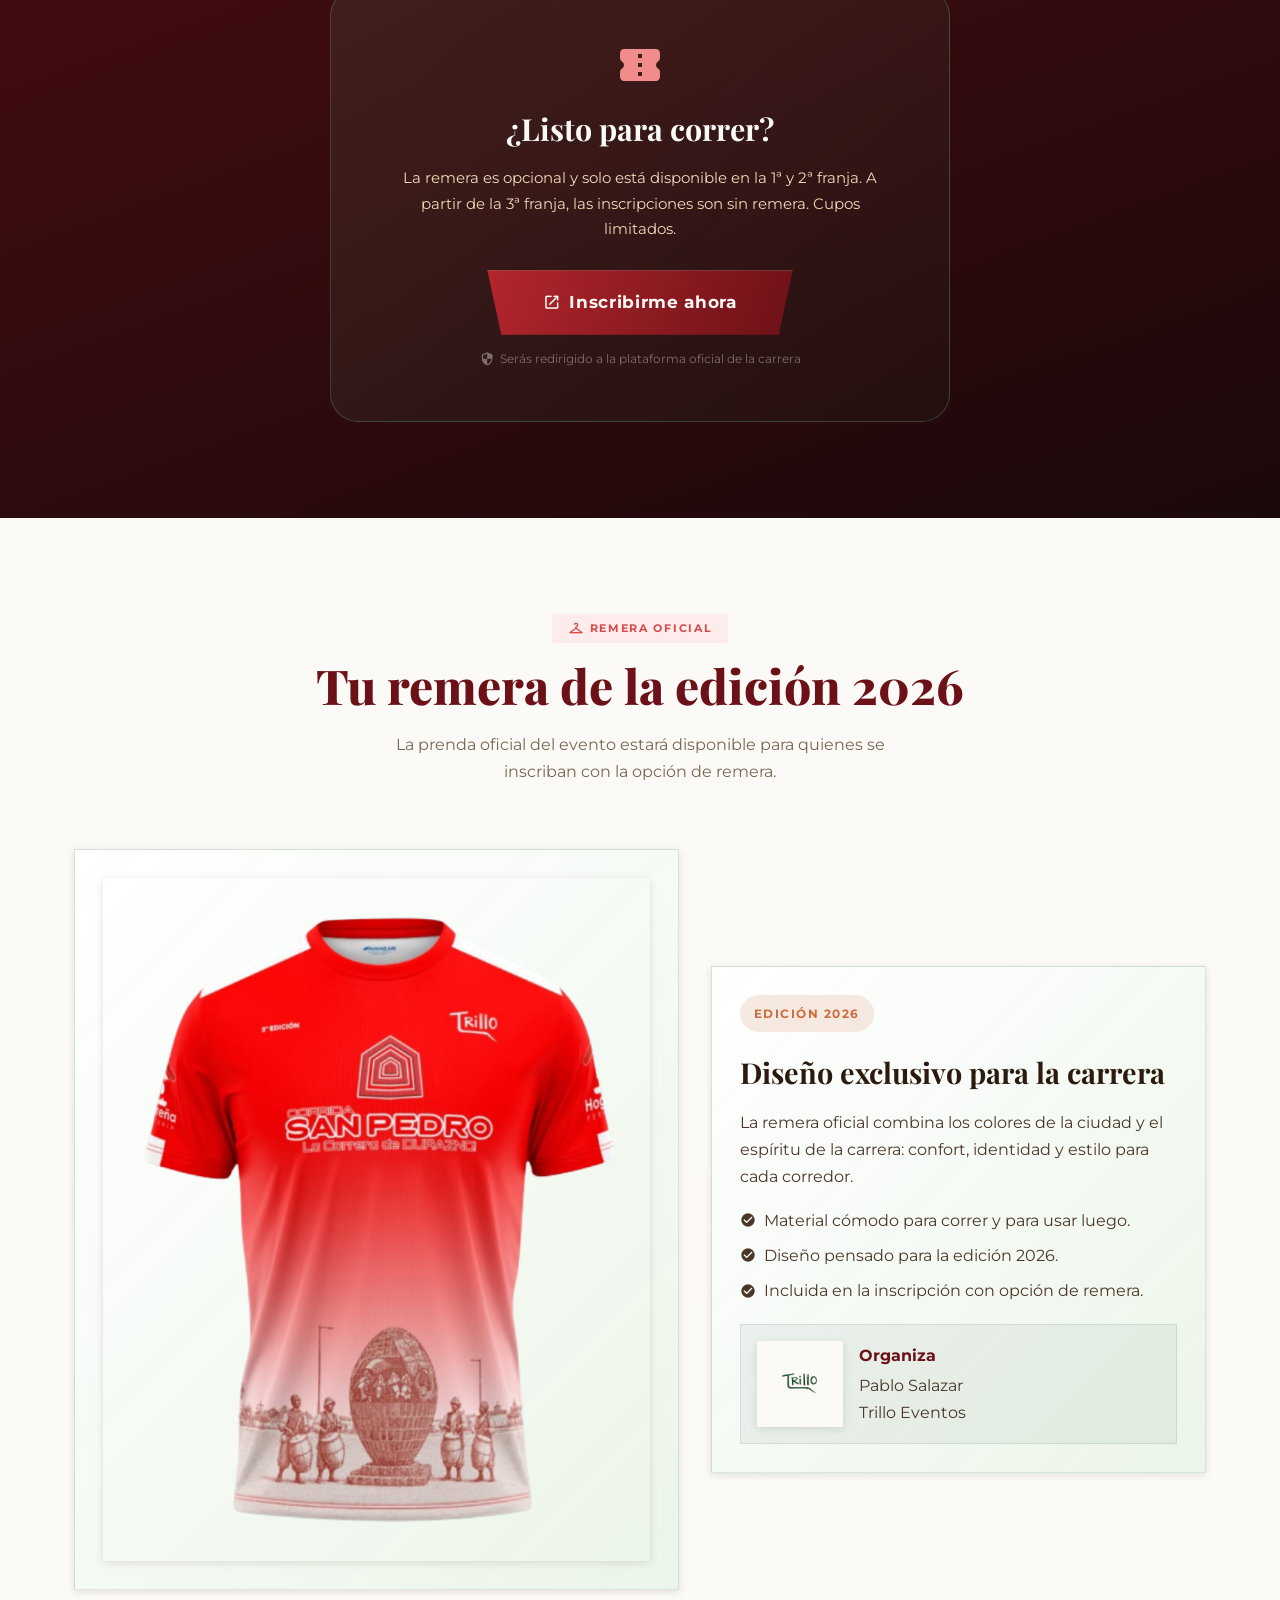
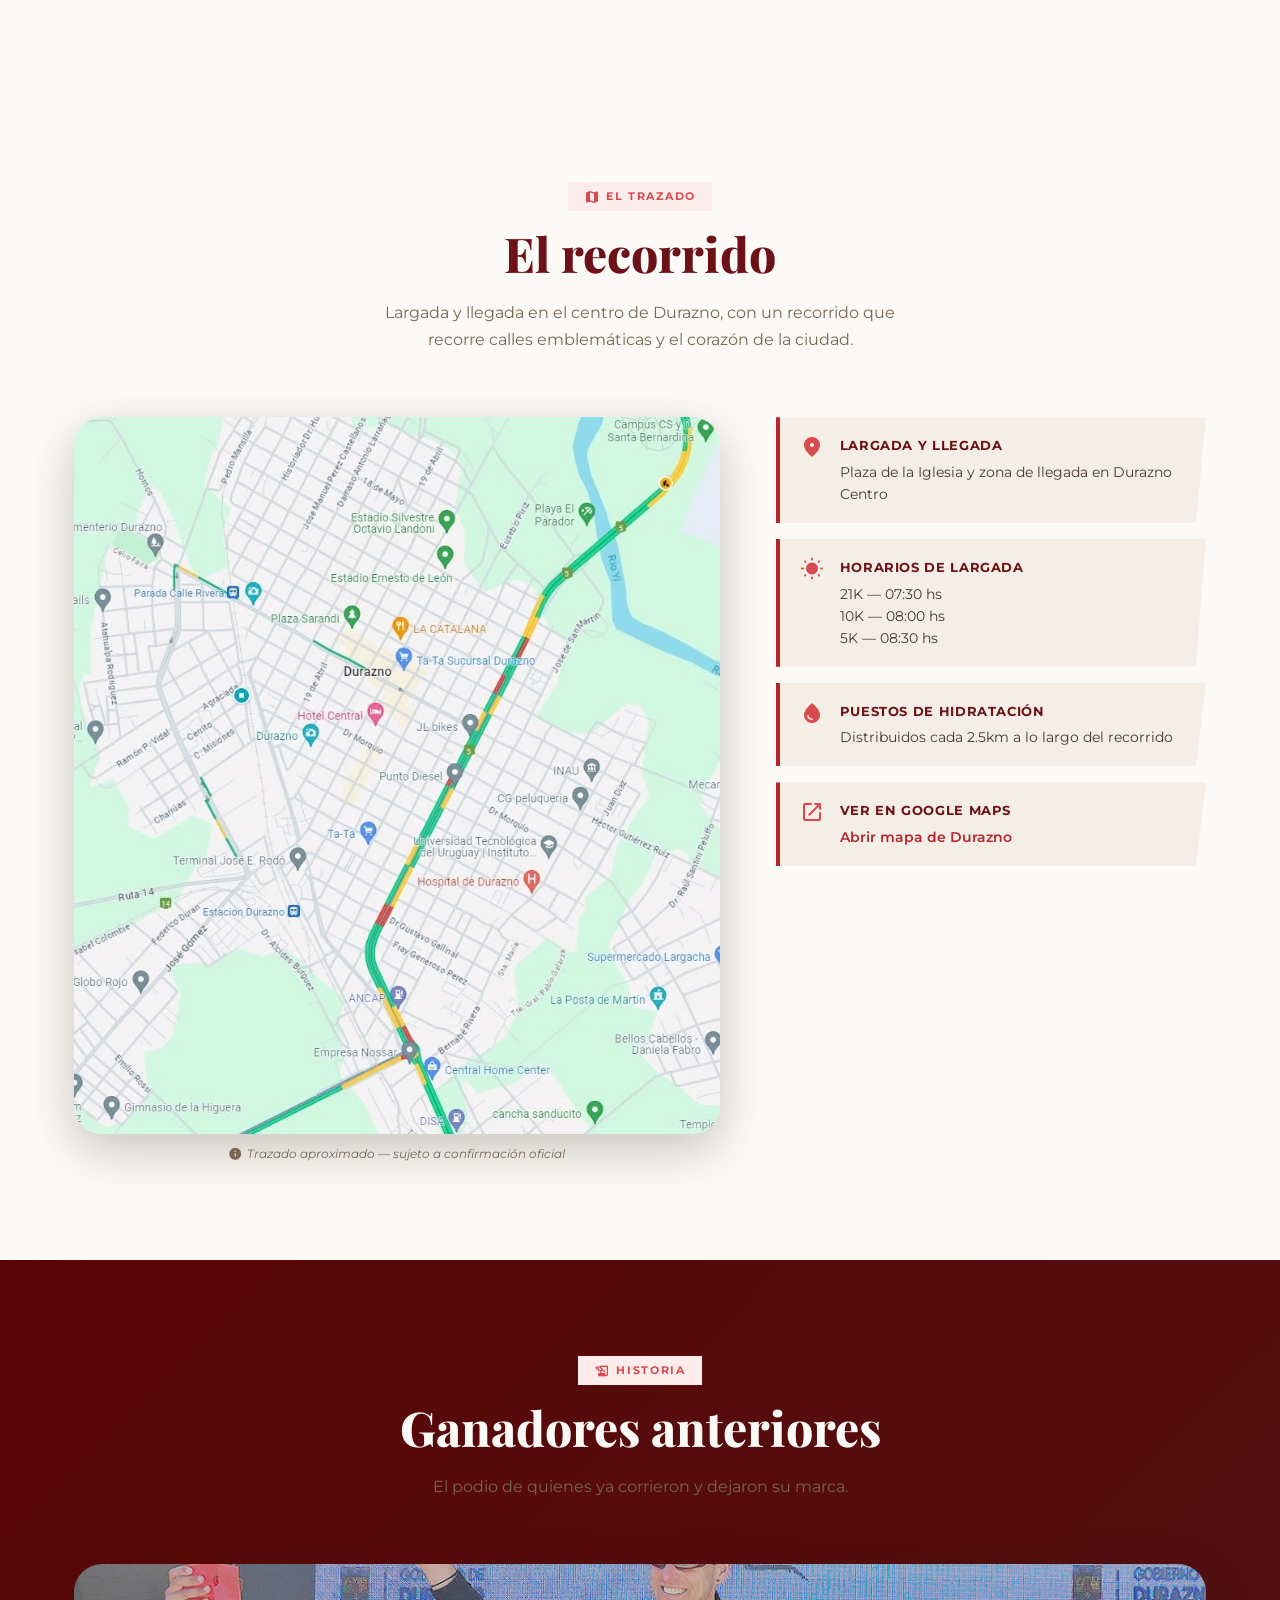
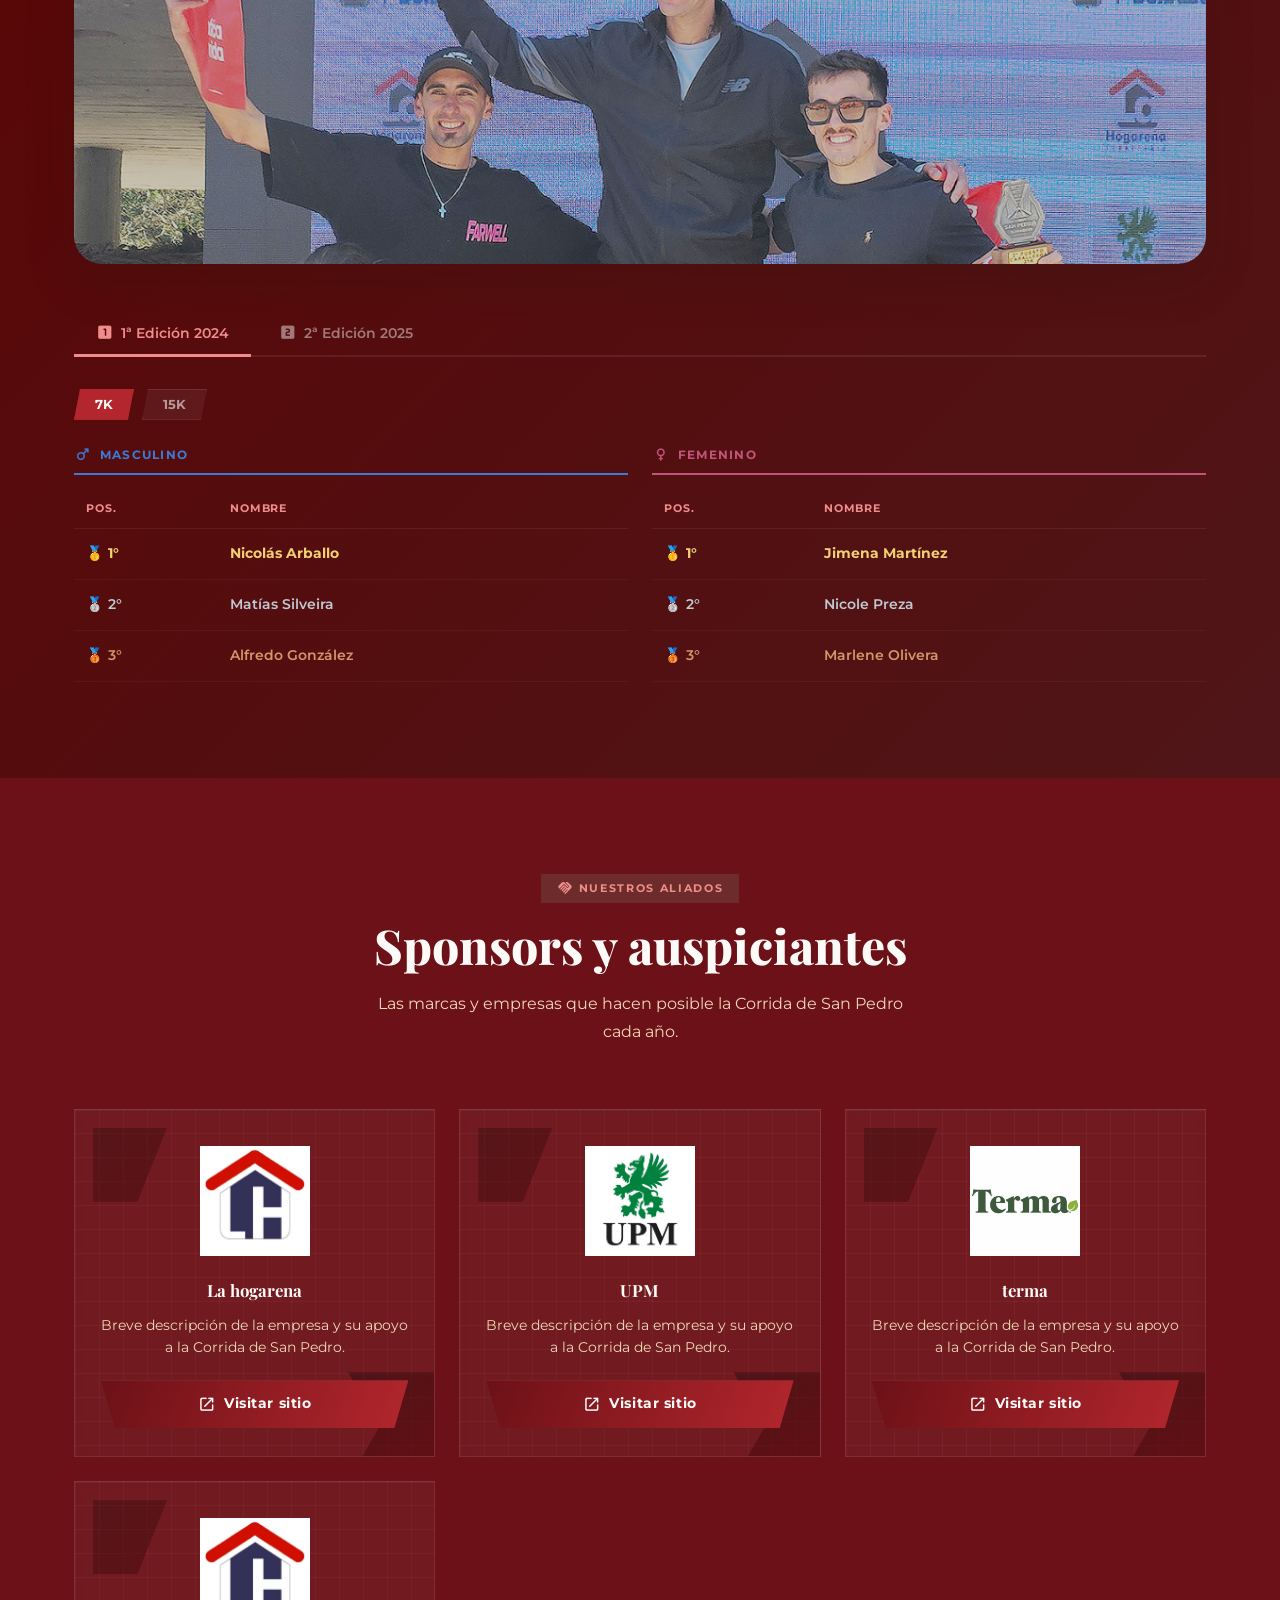
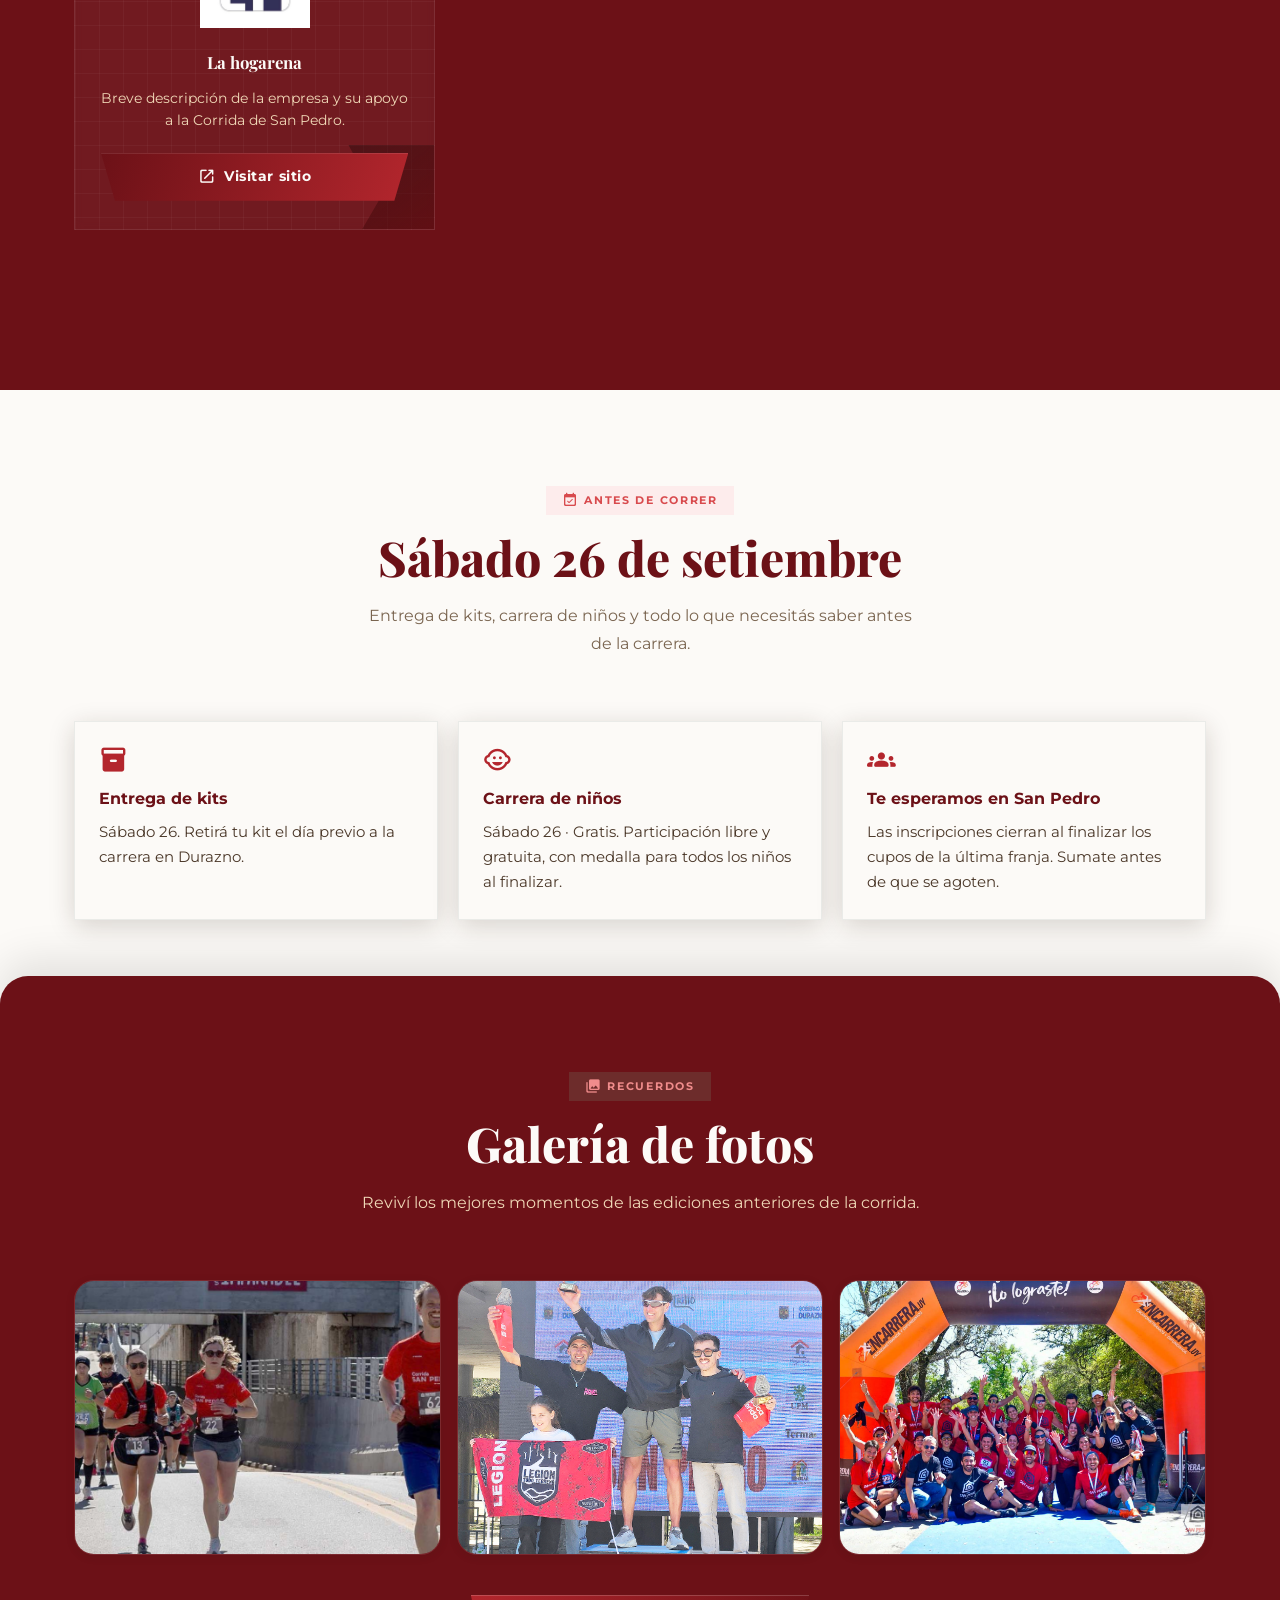
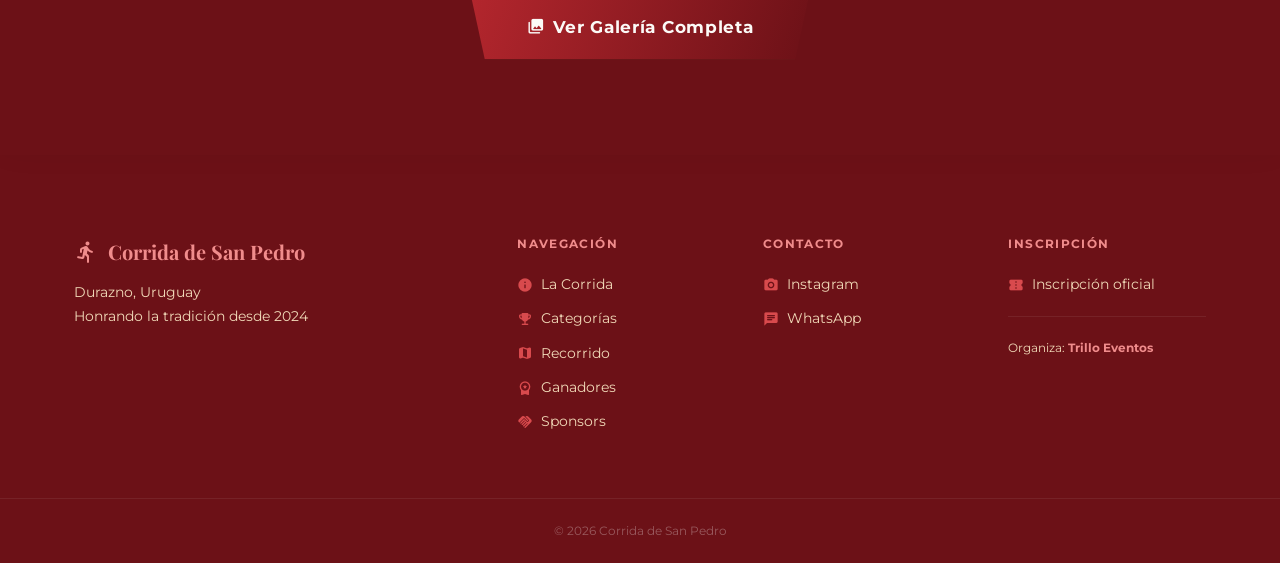
==== commit ca4012a0: "tiempodelete" ====
--- a/index.html
+++ b/index.html
@@ -482,7 +482,7 @@
                 <div class="gender-header female">
                   <span class="material-icons-round">female</span> Femenino
                 </div>
-                <table class="winners-table"><thead><tr><th>Pos.</th><th>Nombre</th><th>Tiempo</th></tr></thead><tbody>
+                <table class="winners-table"><thead><tr><th>Pos.</th><th>Nombre</th></tr></thead><tbody>
                   <tr class="gold"><td>1°</td><td>Jimena Martínez</td
                     >
                   <tr class="silver"><td>2°</td><td>Nicole Preza</td></tr>
@@ -496,7 +496,7 @@
             <div class="gender-split">
               <div class="gender-block">
                 <div class="gender-header"><span class="material-icons-round">male</span> Masculino</div>
-                <table class="winners-table"><thead><tr><th>Pos.</th><th>Nombre</th><th>Tiempo</th></tr></thead><tbody>
+                <table class="winners-table"><thead><tr><th>Pos.</th><th>Nombre</th></tr></thead><tbody>
                   <tr class="gold"><td>1°</td><td>Nicolás Espinosa</td
                     >
                   <tr class="silver"><td>2°</td><td>Roberto Umpiérrez</td
@@ -507,7 +507,7 @@
               </div>
               <div class="gender-block">
                 <div class="gender-header female"><span class="material-icons-round">female</span> Femenino</div>
-                <table class="winners-table"><thead><tr><th>Pos.</th><th>Nombre</th><th>Tiempo</th></tr></thead><tbody>
+                <table class="winners-table"><thead><tr><th>Pos.</th><th>Nombre</th></tr></thead><tbody>
                   <tr class="gold"><td>1°</td><td>Flavia Lanza</td
                     >
                   <tr class="silver"><td>2°</td><td>Ana Silveira</td
@@ -523,7 +523,7 @@
             <div class="gender-split">
               <div class="gender-block">
                 <div class="gender-header"><span class="material-icons-round">male</span> Masculino</div>
-                <table class="winners-table"><thead><tr><th>Pos.</th><th>Nombre</th><th>Tiempo</th></tr></thead><tbody>
+                <table class="winners-table"><thead><tr><th>Pos.</th><th>Nombre</th></tr></thead><tbody>
                   <tr class="gold"><td>1°</td><td>Roberto Umpiérrez</td
                     >
                   <tr class="silver"><td>2°</td><td>Nicolás Espinosa</td
@@ -534,7 +534,7 @@
               </div>
               <div class="gender-block">
                 <div class="gender-header female"><span class="material-icons-round">female</span> Femenino</div>
-                <table class="winners-table"><thead><tr><th>Pos.</th><th>Nombre</th><th>Tiempo</th></tr></thead><tbody>
+                <table class="winners-table"><thead><tr><th>Pos.</th><th>Nombre</th></tr></thead><tbody>
                   <tr class="gold"><td>1°</td><td>Aldana Sabatel </td
                     >
                   <tr class="silver"><td>2°</td><td>Daihanna Cabrera</td
@@ -558,7 +558,7 @@
             <div class="gender-split">
               <div class="gender-block">
                 <div class="gender-header"><span class="material-icons-round">male</span> Masculino</div>
-                 <table class="winners-table"><thead><tr><th>Pos.</th><th>Nombre</th><th>Tiempo</th></tr></thead><tbody>
+                 <table class="winners-table"><thead><tr><th>Pos.</th><th>Nombre</th></tr></thead><tbody>
                   <tr class="gold"><td>1°</td><td>Pablo Duarte</td
                     >
                   <tr class="silver"><td>2°</td><td>Luis Acosta</td
@@ -571,7 +571,7 @@
                 <div class="gender-header female">
                   <span class="material-icons-round">female</span> Femenino
                 </div>
-                <table class="winners-table"><thead><tr><th>Pos.</th><th>Nombre</th><th>Tiempo</th></tr></thead><tbody>
+                <table class="winners-table"><thead><tr><th>Pos.</th><th>Nombre</th></tr></thead><tbody>
                   <tr class="gold"><td>1°</td><td>Estefany Charamoni</td
                     >
                   <tr class="silver"><td>2°</td><td>Lorena Santos</td
@@ -587,7 +587,7 @@
             <div class="gender-split">
               <div class="gender-block">
                 <div class="gender-header"><span class="material-icons-round">male</span> Masculino</div>
-                <table class="winners-table"><thead><tr><th>Pos.</th><th>Nombre</th><th>Tiempo</th></tr></thead><tbody>
+                <table class="winners-table"><thead><tr><th>Pos.</th><th>Nombre</th></tr></thead><tbody>
                   <tr class="gold"><td>1°</td><td>Oscar Cáceres</td
                     >
                   <tr class="silver"><td>2°</td><td>Giuliano Fiori</td
@@ -598,7 +598,7 @@
               </div>
               <div class="gender-block">
                 <div class="gender-header female"><span class="material-icons-round">female</span> Femenino</div>
-                <table class="winners-table"><thead><tr><th>Pos.</th><th>Nombre</th><th>Tiempo</th></tr></thead><tbody>
+                <table class="winners-table"><thead><tr><th>Pos.</th><th>Nombre</th></tr></thead><tbody>
                   <tr class="gold"><td>1°</td><td>Victoria de León</td
                     >
                   <tr class="silver"><td>2°</td><td> Jimena Martínez</td
@@ -614,7 +614,7 @@
             <div class="gender-split">
               <div class="gender-block">
                 <div class="gender-header"><span class="material-icons-round">male</span> Masculino</div>
-                <table class="winners-table"><thead><tr><th>Pos.</th><th>Nombre</th><th>Tiempo</th></tr></thead><tbody>
+                <table class="winners-table"><thead><tr><th>Pos.</th><th>Nombre</th></tr></thead><tbody>
                   <tr class="gold"><td>1°</td><td>Roberto Umpiérrez</td
                     >
                   <tr class="silver"><td>2°</td><td>Nicolás Espinosa</td
@@ -625,7 +625,7 @@
               </div>
               <div class="gender-block">
                 <div class="gender-header female"><span class="material-icons-round">female</span> Femenino</div>
-                <table class="winners-table"><thead><tr><th>Pos.</th><th>Nombre</th><th>Tiempo</th></tr></thead><tbody>
+                <table class="winners-table"><thead><tr><th>Pos.</th><th>Nombre</th></tr></thead><tbody>
                   <tr class="gold"><td>1°</td><td>Aldana Sabatel </td
                     >
                   <tr class="silver"><td>2°</td><td>Daihanna Cabrera</td
@@ -640,7 +640,7 @@
             <div class="gender-split">
               <div class="gender-block">
                 <div class="gender-header"><span class="material-icons-round">male</span> Masculino</div>
-                <table class="winners-table"><thead><tr><th>Pos.</th><th>Nombre</th><th>Tiempo</th><th>Cat.</th></tr></thead><tbody>
+                <table class="winners-table"><thead><tr><th>Pos.</th><th>Nombre</th><th>Cat.</th></tr></thead><tbody>
                   <tr class="gold"><td>1°</td><td>Mateo Silva</td
                     Open</td></tr>
                   <tr class="silver"><td>2°</td><td>Mateo Silva</td
@@ -651,7 +651,7 @@
               </div>
               <div class="gender-block">
                 <div class="gender-header female"><span class="material-icons-round">female</span> Femenino</div>
-                <table class="winners-table"><thead><tr><th>Pos.</th><th>Nombre</th><th>Tiempo</th><th>Cat.</th></tr></thead><tbody>
+                <table class="winners-table"><thead><tr><th>Pos.</th><th>Nombre</th><th>Cat.</th></tr></thead><tbody>
                   <tr class="gold"><td>1°</td><td>Mateo Silva</td
                     Open</td></tr>
                   <tr class="silver"><td>2°</td><td>Mateo Silva</td
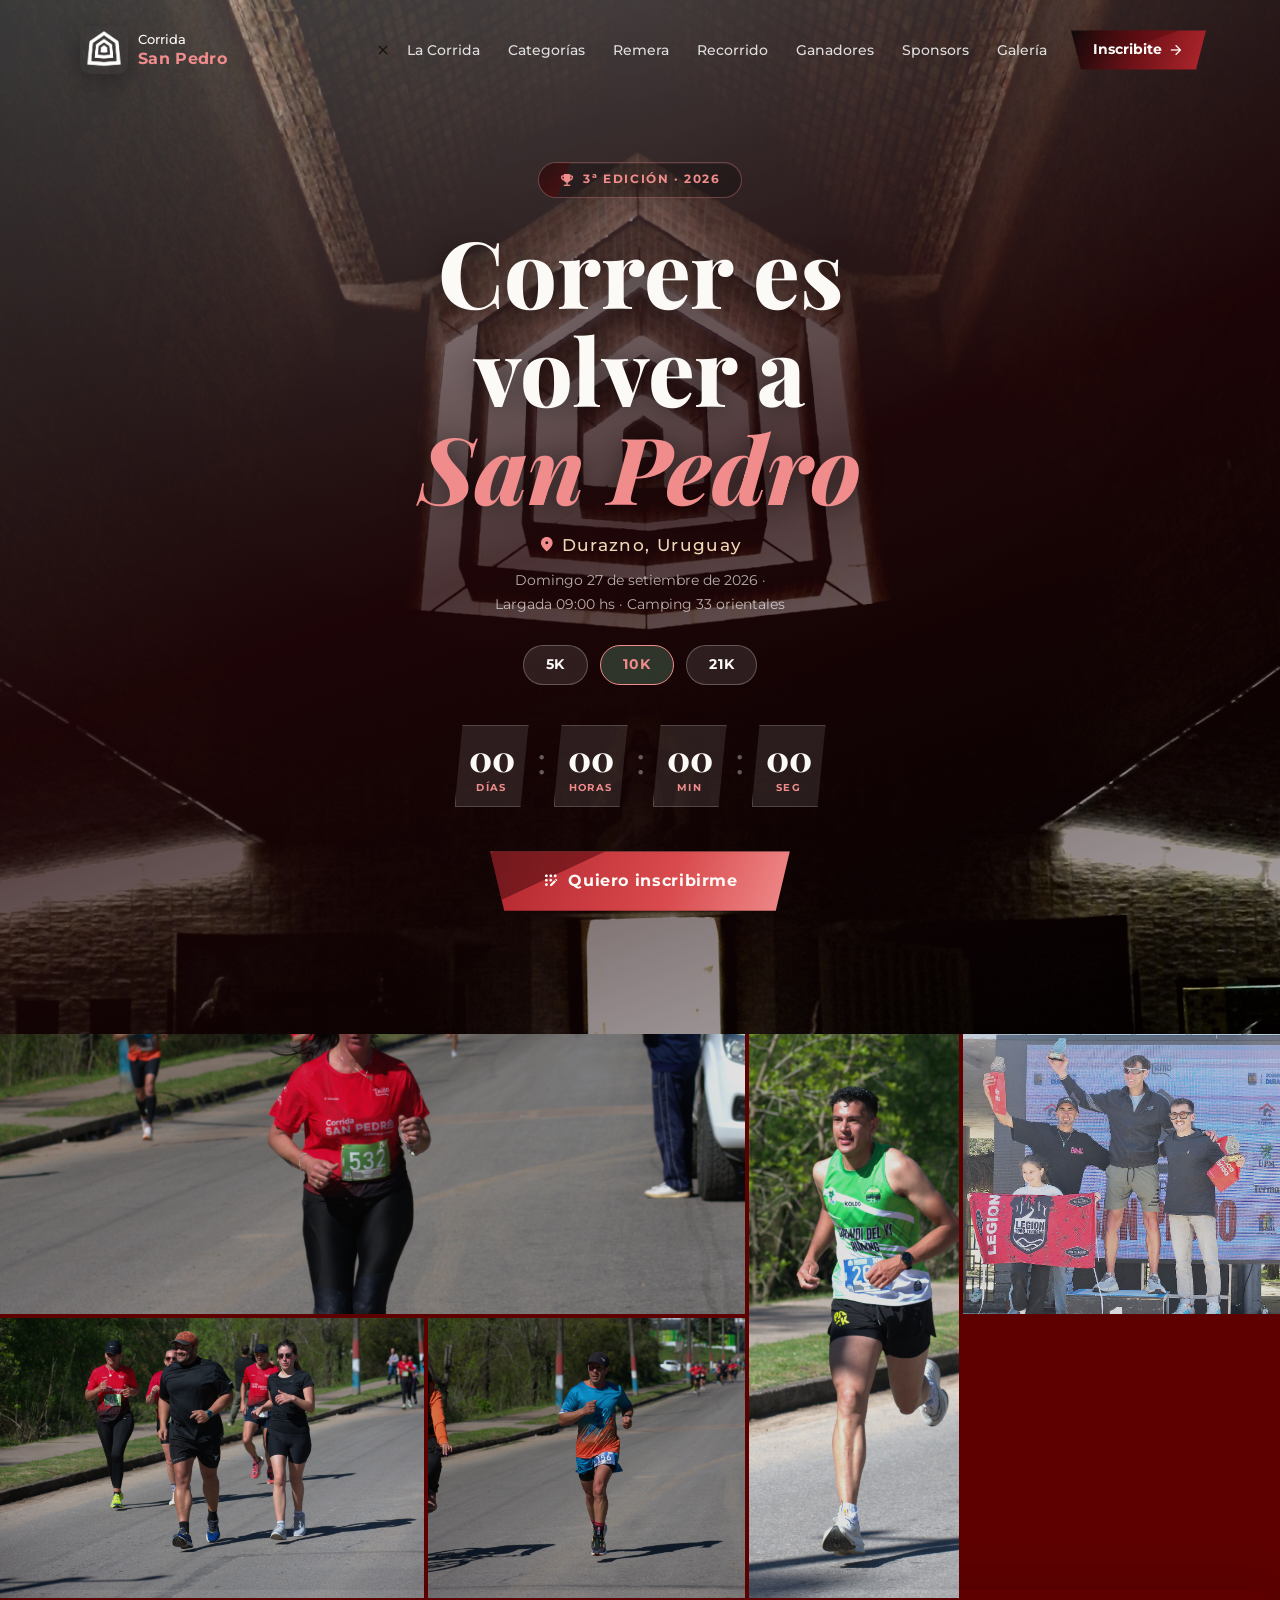
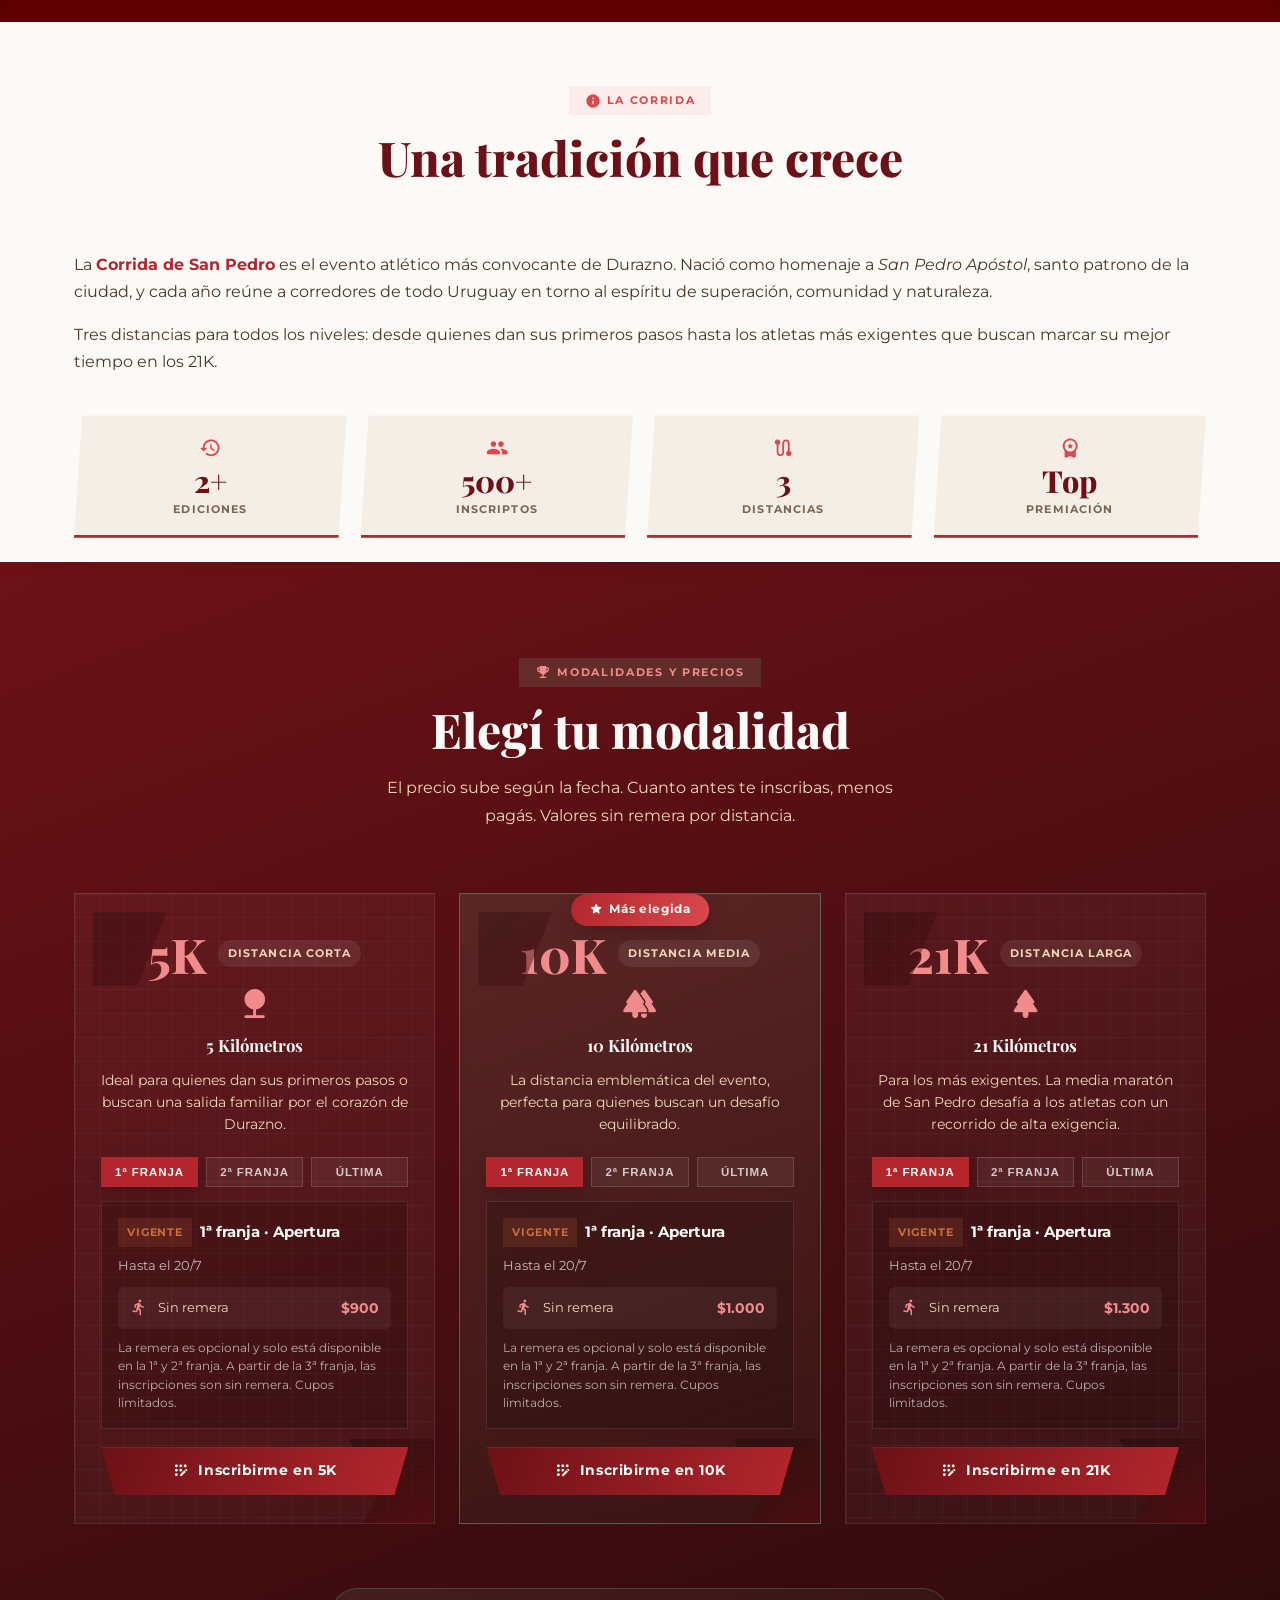
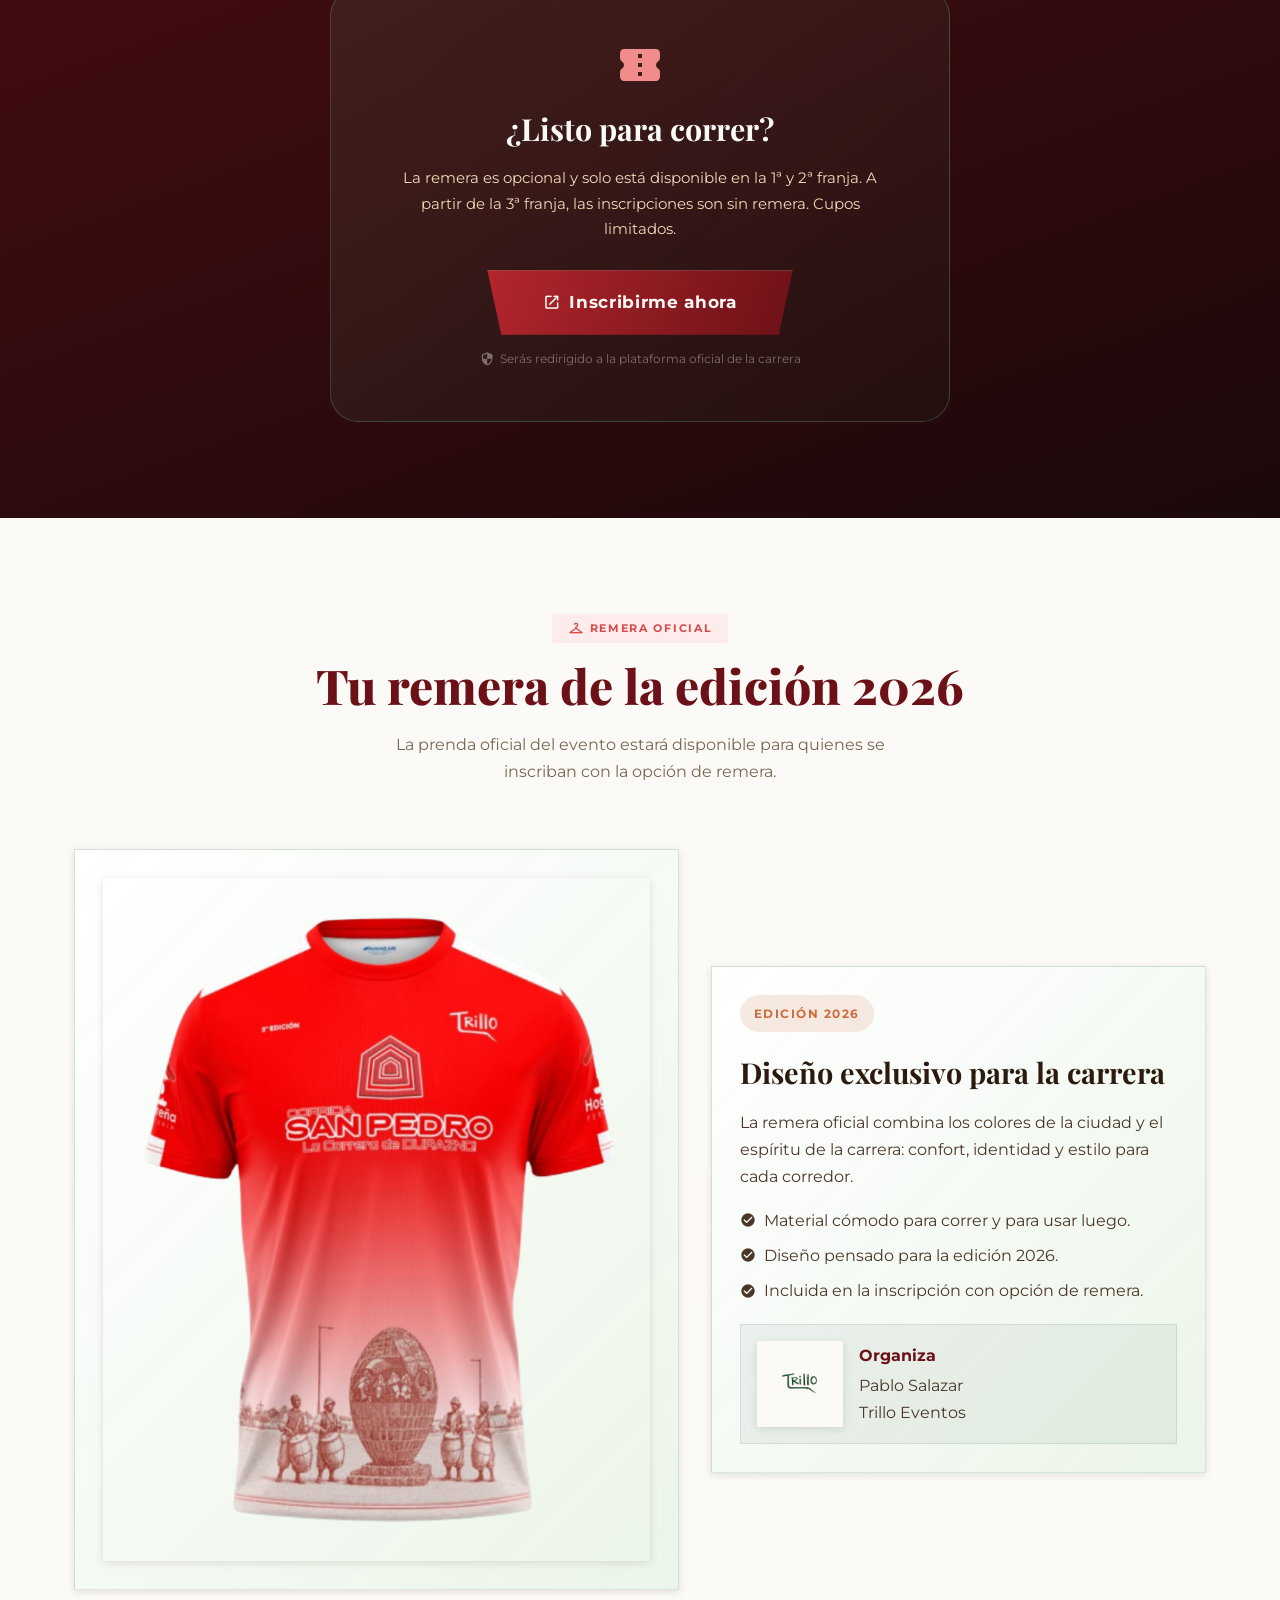
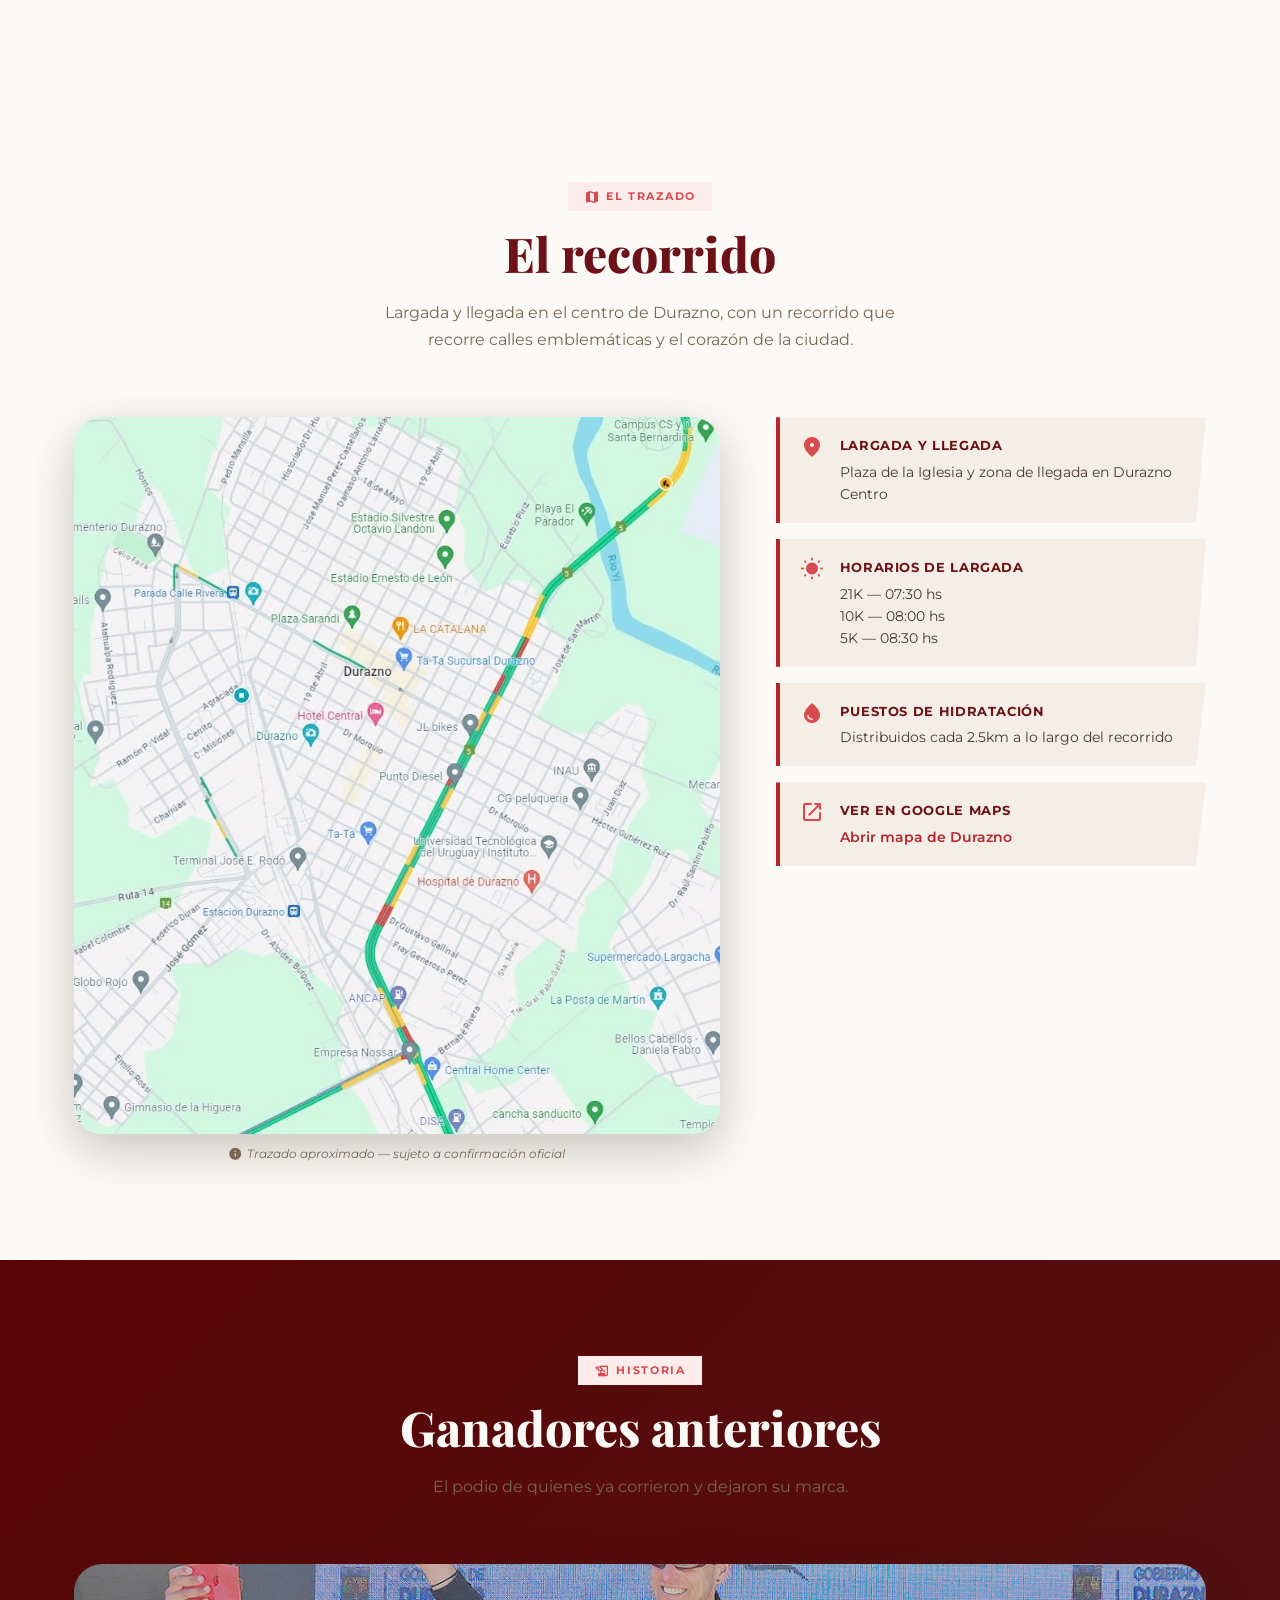
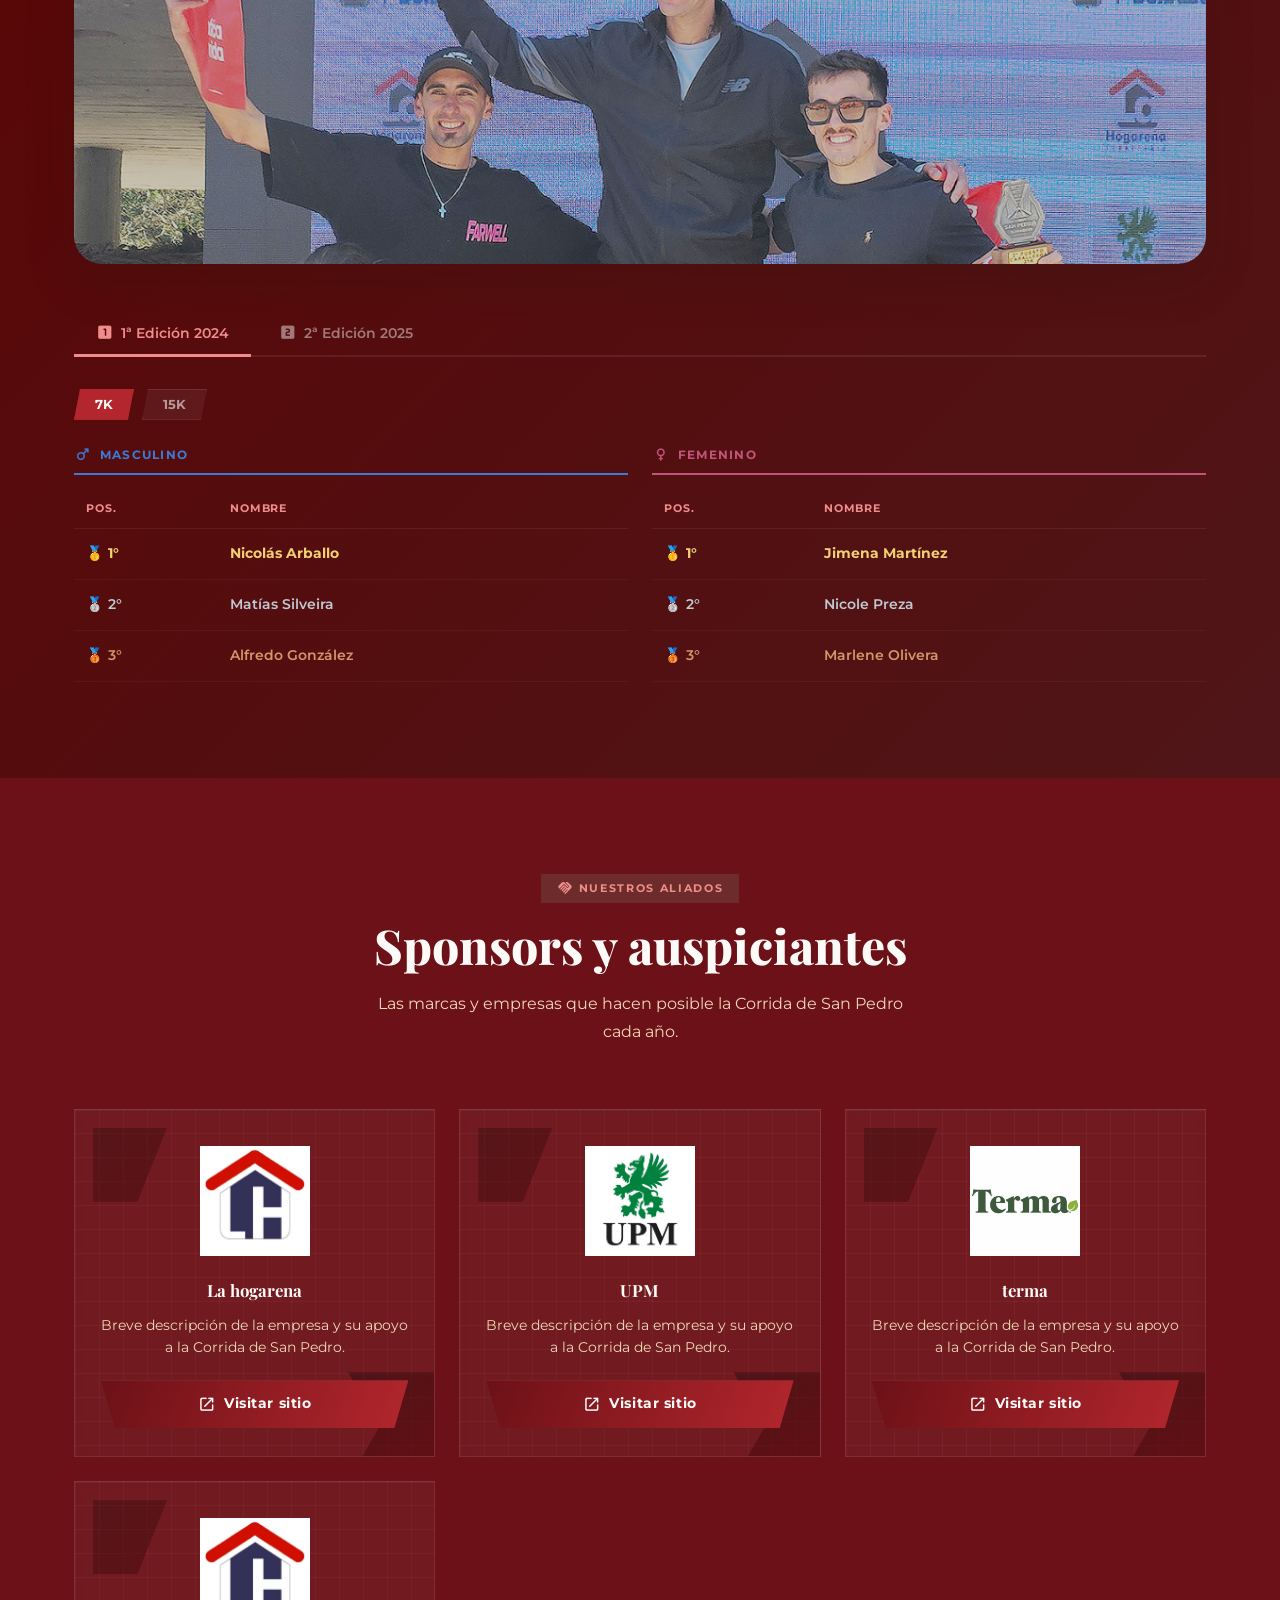
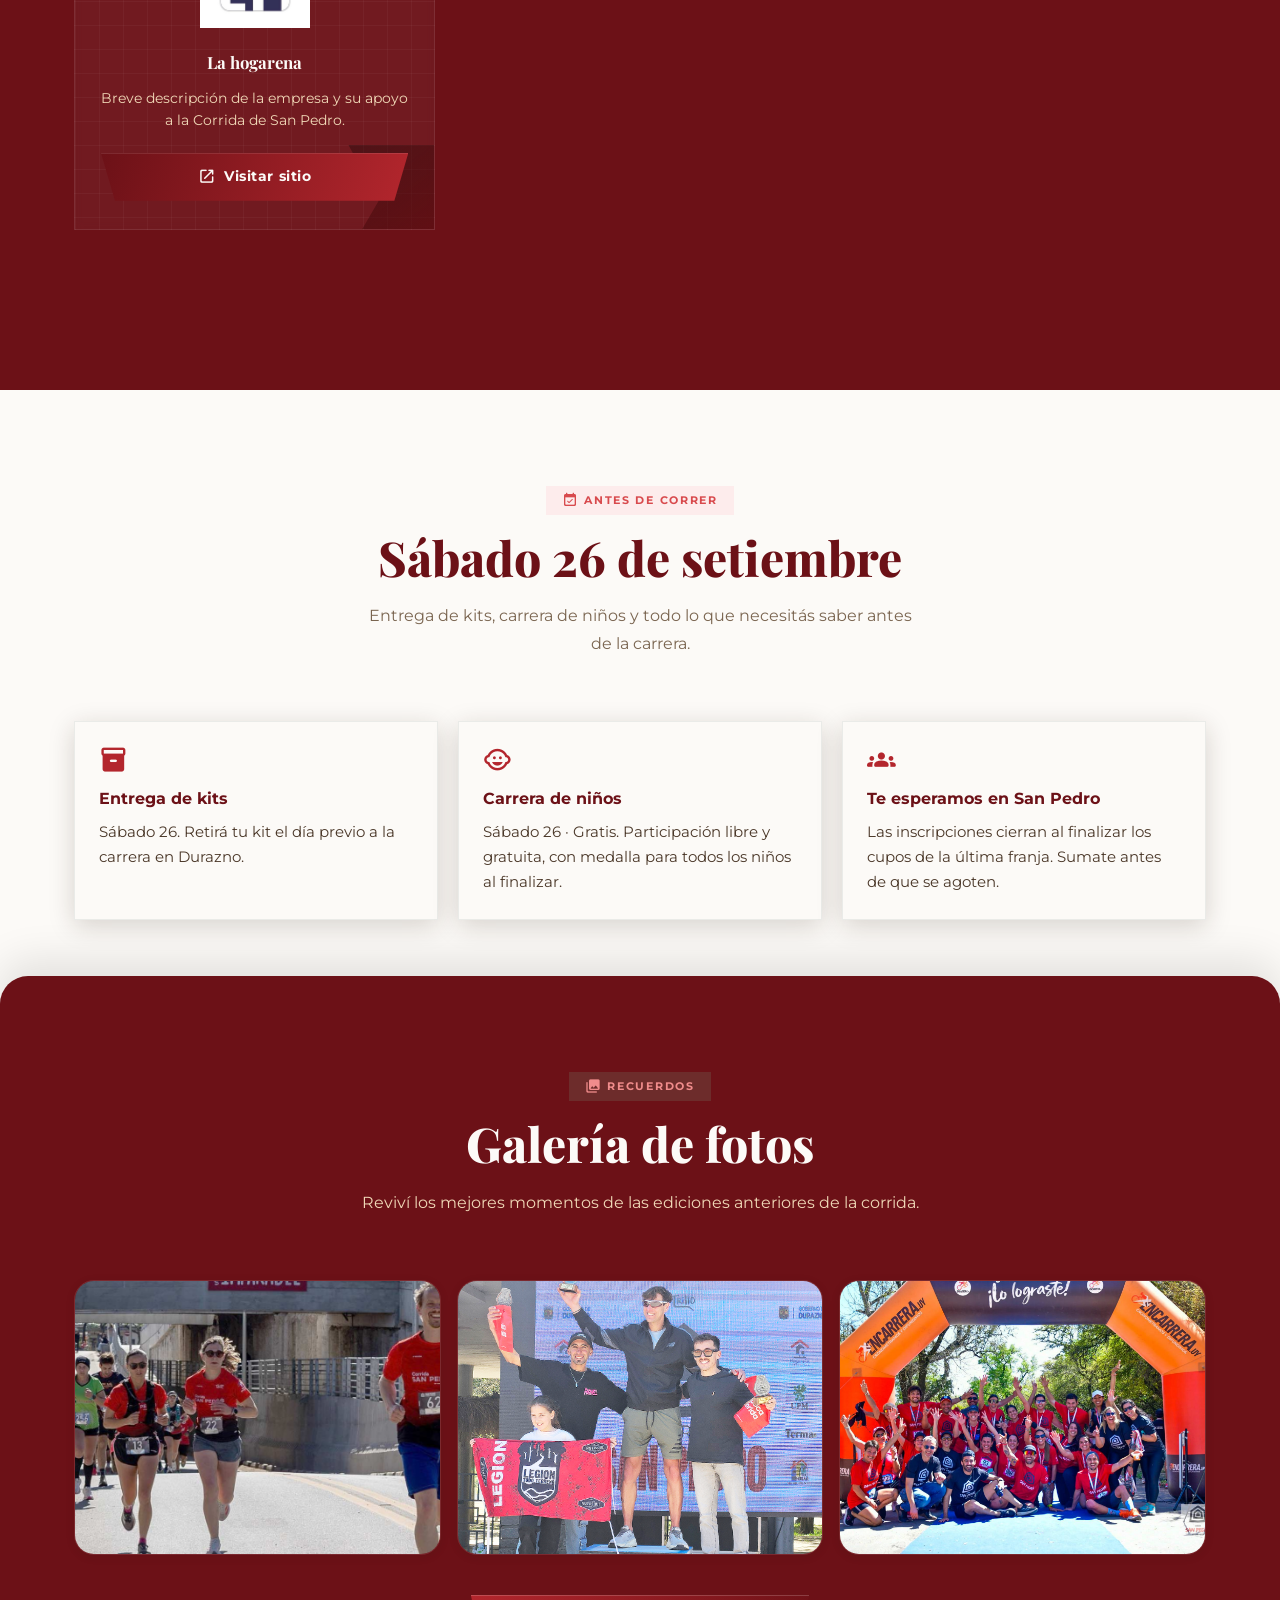
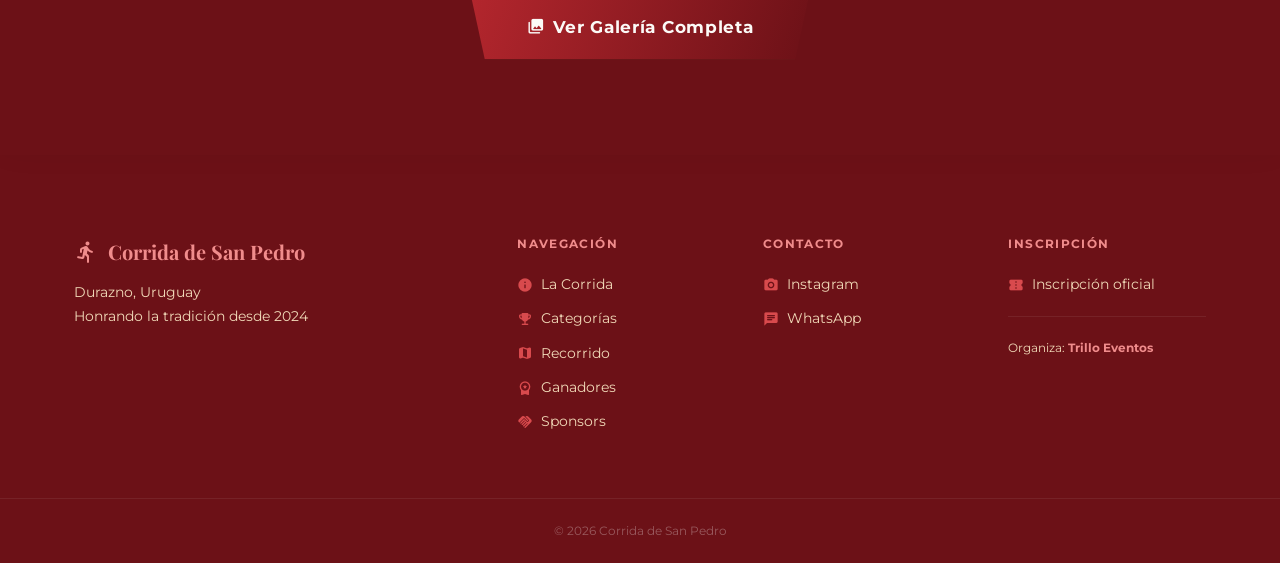
==== commit b49870c9: "galeria 50" ====
--- a/index.html
+++ b/index.html
@@ -36,7 +36,7 @@
         <span></span><span></span><span></span>
       </button>
       <div class="nav-links" id="navLinks">
-        <button class="nav-close" id="navClose" aria-label="Cerrar menú">
+       
           <span class="material-icons-round">close</span>
         </button>
         <ul class="nav-links-list">
@@ -143,7 +143,7 @@
         <div class="carousel-slide"><img src="assets/5.jpg" alt="En acción" loading="lazy" decoding="async" /><span>En acción</span></div>
       </div>
       <div class="carousel-cta-wrap">
-        <a href="#galeria" class="carousel-cta">Ver ediciones pasadas</a>
+        <a href="galeria.html" class="carousel-cta">Ver galeria completa</a>
       </div>
       <div class="carousel-dots" id="carouselDots"></div>
       <button class="carousel-btn carousel-prev" id="carouselPrev" aria-label="Anterior">
--- a/style.css
+++ b/style.css
@@ -125,6 +125,38 @@
 .section-dark .section-subtitle,
 .section-oak  .section-subtitle { color: var(--oak-pale); }
 
+/* ─── EDITION JUMP NAV (galería) ─────────────────────────────── */
+.edition-jump-nav {
+  display: flex;
+  flex-wrap: wrap;
+  justify-content: center;
+  gap: 12px;
+  margin-top: 28px;
+}
+.edition-jump-btn {
+  display: inline-flex;
+  align-items: center;
+  gap: 8px;
+  padding: 10px 22px;
+  border-radius: 999px;
+  border: 1px solid rgba(255,255,255,0.25);
+  background: rgba(255,255,255,0.06);
+  color: var(--white);
+  font-size: 0.9rem;
+  font-weight: 600;
+  letter-spacing: 0.02em;
+  text-decoration: none;
+  transition: background var(--transition), border-color var(--transition), transform var(--transition);
+}
+.edition-jump-btn .material-icons-round { font-size: 1.1rem; color: var(--nature-light); }
+.edition-jump-btn:hover,
+.edition-jump-btn:focus-visible {
+  background: rgba(255,255,255,0.14);
+  border-color: var(--nature-light);
+  transform: translateY(-2px);
+}
+.edition-jump-btn:active { transform: translateY(0); }
+
 /* ─── SCROLL REVEAL ──────────────────────────────────────────── */
 .reveal {
   opacity: 0;
@@ -263,6 +295,22 @@
 /* ── Navbar CTA ── */
 .nav-cta {
   display: inline-flex;
+  align-items: center;
+  gap: 6px;
+  font-size: 0.85rem;
+  font-weight: 700;
+  color: var(--white);
+  background: linear-gradient(110deg, #0d0a0a 0%, var(--nature-deep) 48%, var(--nature-green) 100%);
+  padding: 8px 22px;
+  clip-path: polygon(0% 0%, 100% 0%, calc(100% - 10px) 100%, 10px 100%);
+  transition: filter var(--transition), transform var(--transition), box-shadow var(--transition);
+  margin-left: 8px;
+  box-shadow: 0 10px 24px rgba(0,0,0,0.35);
+  position: relative;
+  overflow: hidden;
+}
+#navBackHome {
+   display: inline-flex;
   align-items: center;
   gap: 6px;
   font-size: 0.85rem;
@@ -1672,10 +1720,77 @@
   display: grid;
   grid-template-columns: repeat(12, 1fr);
   grid-auto-rows: 240px;
+  grid-auto-flow: dense;
   gap: 28px;
   padding: 24px;
   border-radius: var(--radius-xl);
   background: rgba(0,0,0,0.15); 
+}
+
+/* ─── EDITION BLOCKS ─────────────────────────────────────────── */
+.edition-block { margin-bottom: 72px; }
+.edition-block:last-child { margin-bottom: 0; }
+
+.edition-header {
+  display: flex;
+  align-items: baseline;
+  gap: 16px;
+  margin-bottom: 24px;
+  padding: 0 24px;
+}
+.edition-header .edition-number {
+  font-family: 'Playfair Display', serif;
+  font-size: 2.6rem;
+  font-weight: 800;
+  color: var(--nature-light);
+  line-height: 1;
+}
+.edition-header .edition-info { display: flex; flex-direction: column; }
+.edition-header .edition-title {
+  font-family: 'Playfair Display', serif;
+  font-size: 1.4rem;
+  font-weight: 700;
+  color: var(--white);
+}
+.edition-header .edition-sub {
+  font-size: 0.8rem;
+  color: var(--oak-pale);
+  opacity: 0.75;
+}
+.edition-divider {
+  flex: 1;
+  height: 1px;
+  background: linear-gradient(90deg, rgba(255,255,255,0.25), transparent);
+  align-self: center;
+}
+
+.edition-soon {
+  display: flex;
+  flex-direction: column;
+  align-items: center;
+  justify-content: center;
+  gap: 10px;
+  text-align: center;
+  padding: 56px 24px;
+  border: 1px dashed rgba(255,255,255,0.25);
+  border-radius: var(--radius-xl);
+  background: rgba(0,0,0,0.15);
+}
+.edition-soon .material-icons-round {
+  font-size: 2.2rem;
+  color: var(--nature-light);
+  opacity: 0.85;
+}
+.edition-soon strong {
+  font-family: 'Playfair Display', serif;
+  font-size: 1.15rem;
+  color: var(--white);
+}
+.edition-soon span {
+  font-size: 0.85rem;
+  color: var(--oak-pale);
+  opacity: 0.75;
+  max-width: 360px;
 }
 .bento-full-item {
   position: relative;
@@ -1720,15 +1835,92 @@
 .bento-w1 { grid-column: span 4; }
 .bento-h2 { grid-row: span 2; }
 
+/* ─── GALLERY HEADER ─────────────────────────────────────────── */
+.gallery-header {
+  padding: 140px 24px 40px;
+  text-align: center;
+}
+
+/* ═══════════════════════════════════════════════════════════════
+   GALERÍA — MEDIA QUERIES MOBILE-FIRST
+   Breakpoints: 1024 (tablet) · 768 (tablet chica / phablet)
+   · 600 · 480 · 414 · 390 · 360 · 320 (celulares, de más grande a más chico)
+═══════════════════════════════════════════════════════════════ */
+
 @media (max-width: 1024px) {
+  .gallery-page-container { padding: 110px 20px 64px; }
   .bento-full { grid-auto-rows: 200px; gap: 12px; }
   .bento-w2 { grid-column: span 6; }
   .bento-w3 { grid-column: span 12; }
   .bento-w1 { grid-column: span 6; }
 }
+
+@media (max-width: 768px) {
+  .gallery-header { padding: 120px 20px 32px; }
+  .gallery-page-container { padding: 96px 16px 56px; }
+  .edition-jump-nav { gap: 10px; margin-top: 22px; }
+  .edition-jump-btn { padding: 9px 18px; font-size: 0.85rem; }
+  .edition-block { margin-bottom: 56px; }
+}
+
 @media (max-width: 600px) {
-  .bento-full { display: flex; flex-direction: column; gap: 12px; }
+  .bento-full { display: flex; flex-direction: column; gap: 12px; padding: 16px; }
   .bento-full-item { aspect-ratio: 16/10; }
+  .edition-header { padding: 0 4px; }
+  .edition-header .edition-number { font-size: 2rem; }
+  .edition-header .edition-title { font-size: 1.1rem; }
+  .edition-divider { display: none; }
+  .edition-soon { padding: 40px 18px; }
+}
+
+@media (max-width: 480px) {
+  .gallery-header { padding: 110px 16px 28px; }
+  .gallery-page-container { padding: 88px 12px 48px; }
+  .section-subtitle { font-size: 0.9rem; }
+
+  .edition-jump-nav { gap: 8px; margin-top: 18px; }
+  .edition-jump-btn { padding: 8px 16px; font-size: 0.8rem; gap: 6px; }
+  .edition-jump-btn .material-icons-round { font-size: 1rem; }
+
+  .edition-block { margin-bottom: 44px; }
+  .edition-header { gap: 12px; margin-bottom: 16px; }
+  .edition-header .edition-number { font-size: 1.7rem; }
+  .edition-header .edition-title { font-size: 1rem; }
+  .edition-header .edition-sub { font-size: 0.72rem; }
+
+  .bento-full { gap: 10px; padding: 12px; border-radius: var(--radius-lg); }
+
+  .edition-soon { padding: 32px 16px; gap: 8px; }
+  .edition-soon .material-icons-round { font-size: 1.8rem; }
+  .edition-soon strong { font-size: 1rem; }
+  .edition-soon span { font-size: 0.8rem; }
+}
+
+@media (max-width: 414px) {
+  .edition-jump-nav { flex-wrap: nowrap; width: 100%; }
+  .edition-jump-btn { flex: 1; justify-content: center; padding: 8px 10px; }
+}
+
+@media (max-width: 390px) {
+  .gallery-page-container { padding: 80px 10px 40px; }
+  .edition-header .edition-number { font-size: 1.5rem; }
+  .edition-header .edition-title { font-size: 0.92rem; }
+  .bento-full { padding: 10px; gap: 8px; }
+}
+
+@media (max-width: 360px) {
+  .edition-jump-btn { font-size: 0.72rem; padding: 7px 8px; }
+  .edition-jump-btn .material-icons-round { font-size: 0.9rem; }
+  .edition-soon strong { font-size: 0.92rem; }
+  .edition-soon span { font-size: 0.75rem; }
+}
+
+@media (max-width: 320px) {
+  .gallery-page-container { padding: 72px 8px 36px; }
+  .edition-jump-nav { gap: 6px; }
+  .edition-jump-btn span:not(.material-icons-round) { font-size: 0.68rem; }
+  .edition-header .edition-number { font-size: 1.3rem; }
+  .bento-full { padding: 8px; gap: 6px; }
 }
 
 /* ─── GALLERY TEASER ─────────────────────────────────────────── */
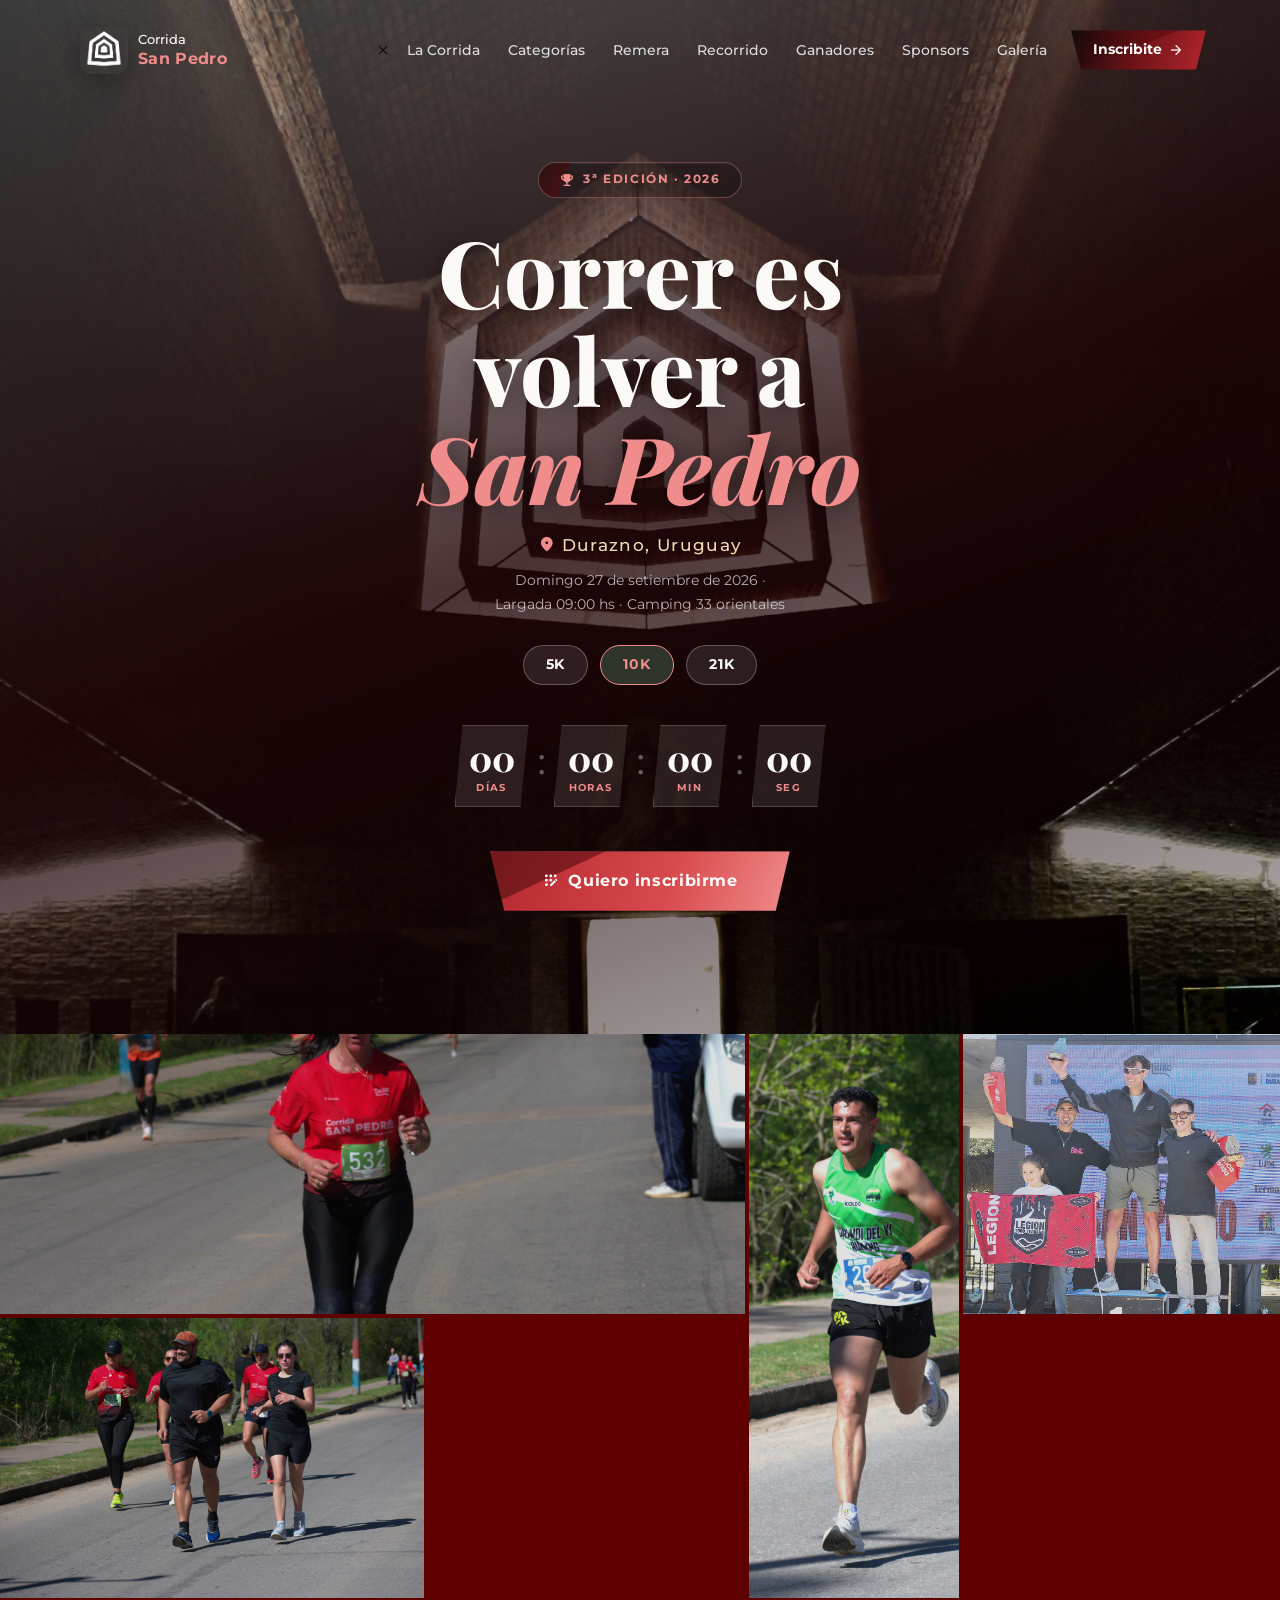
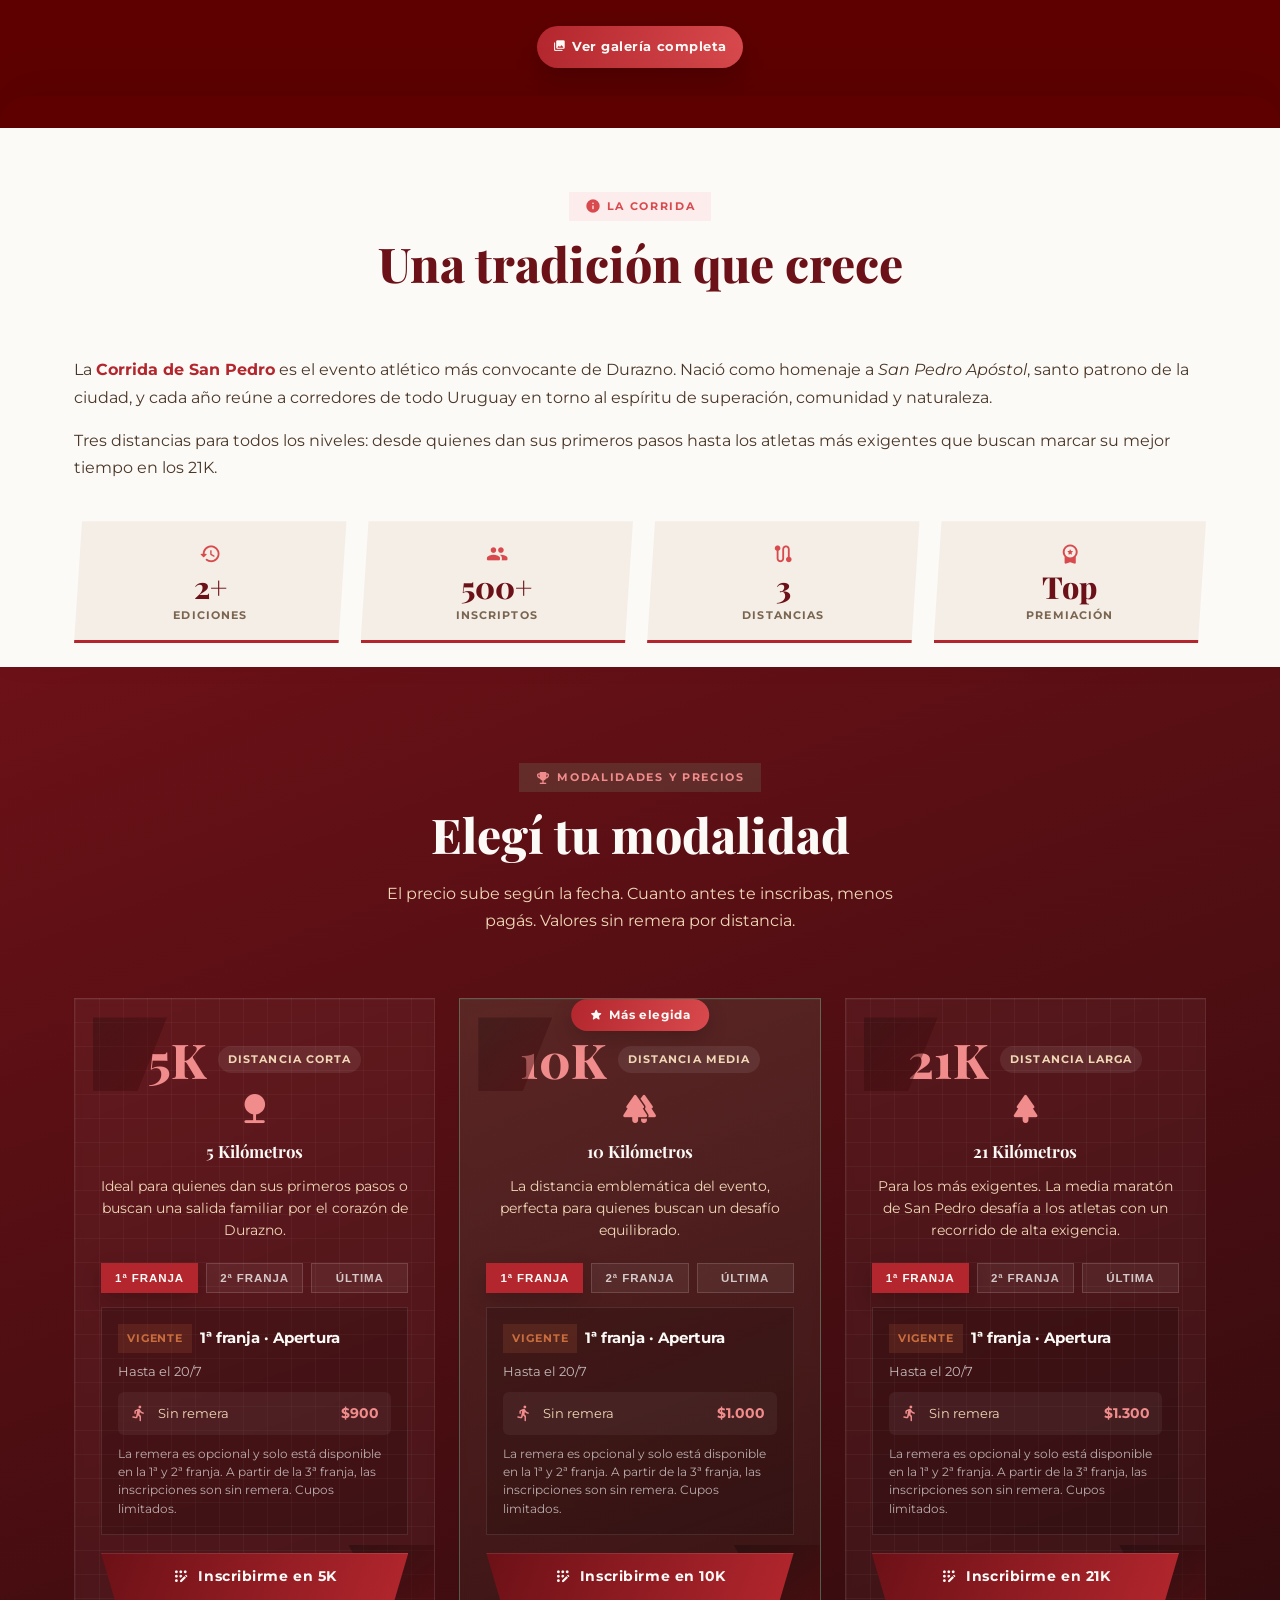
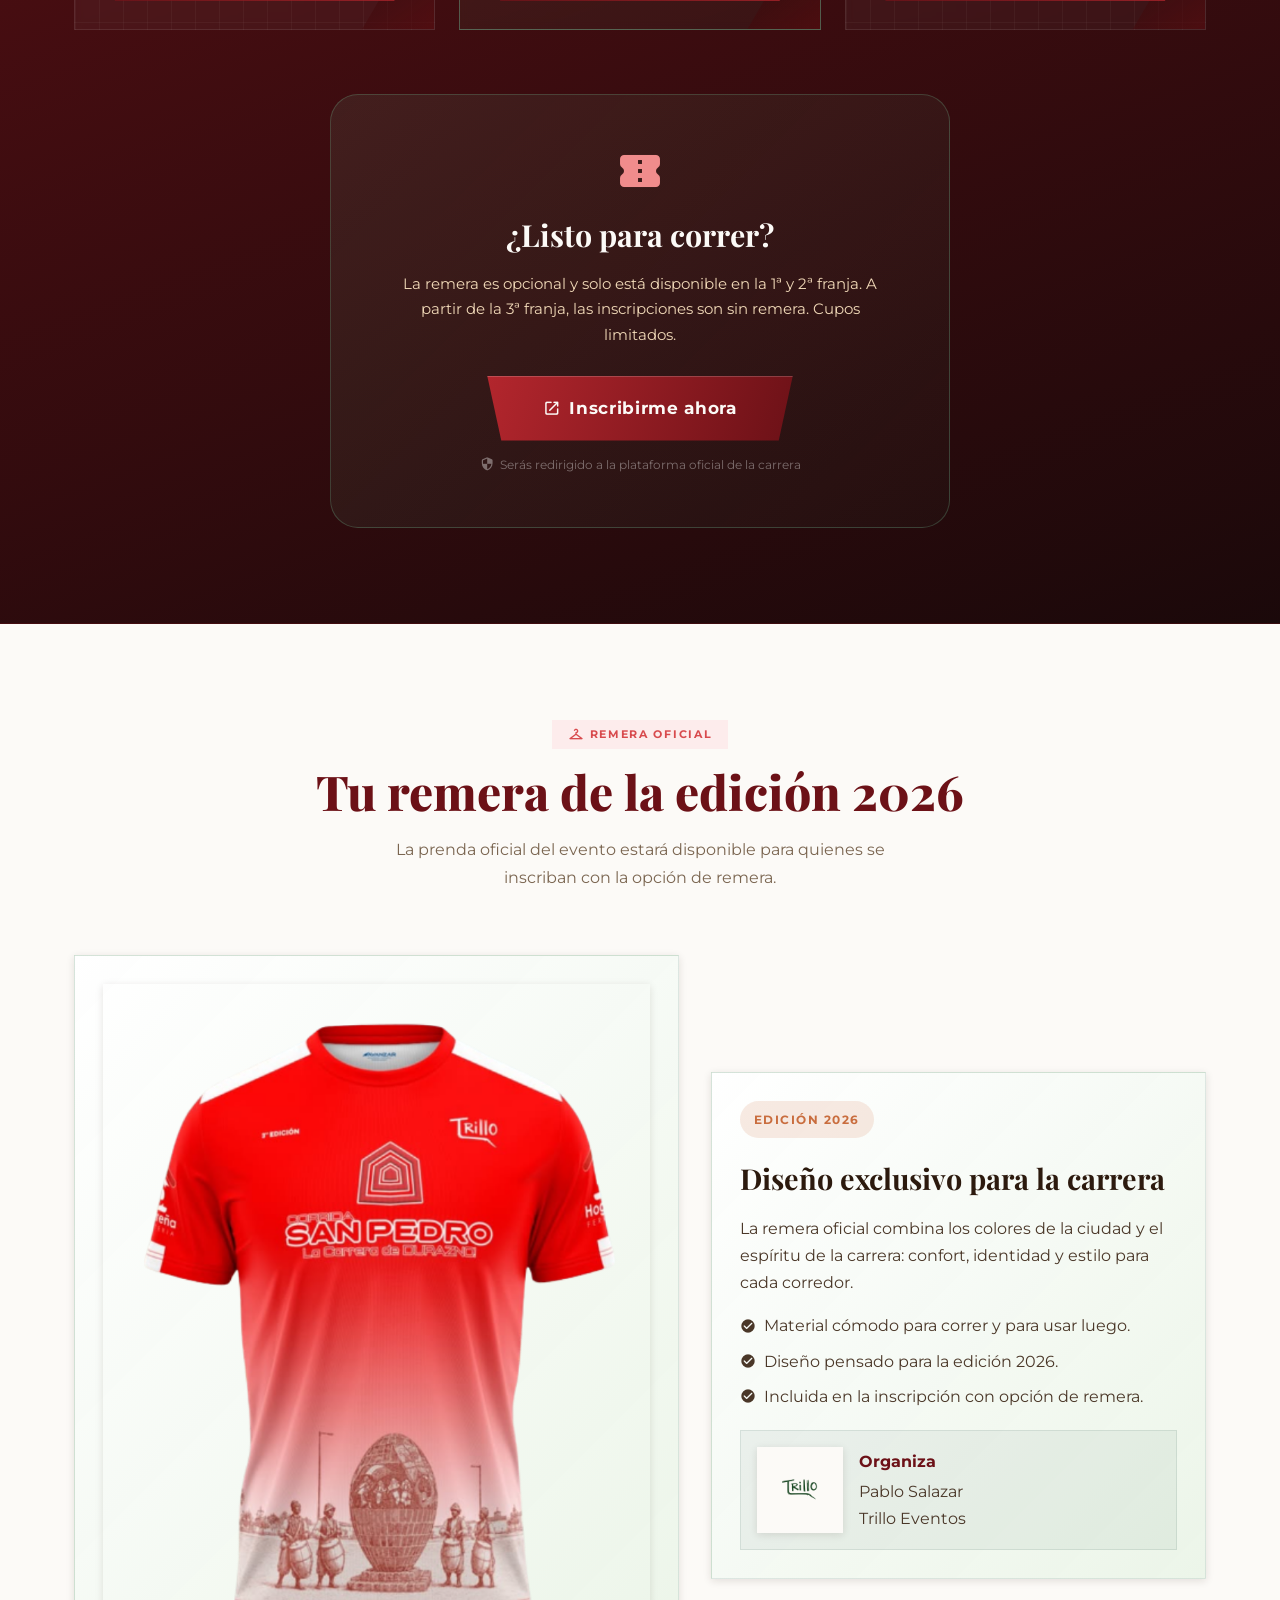
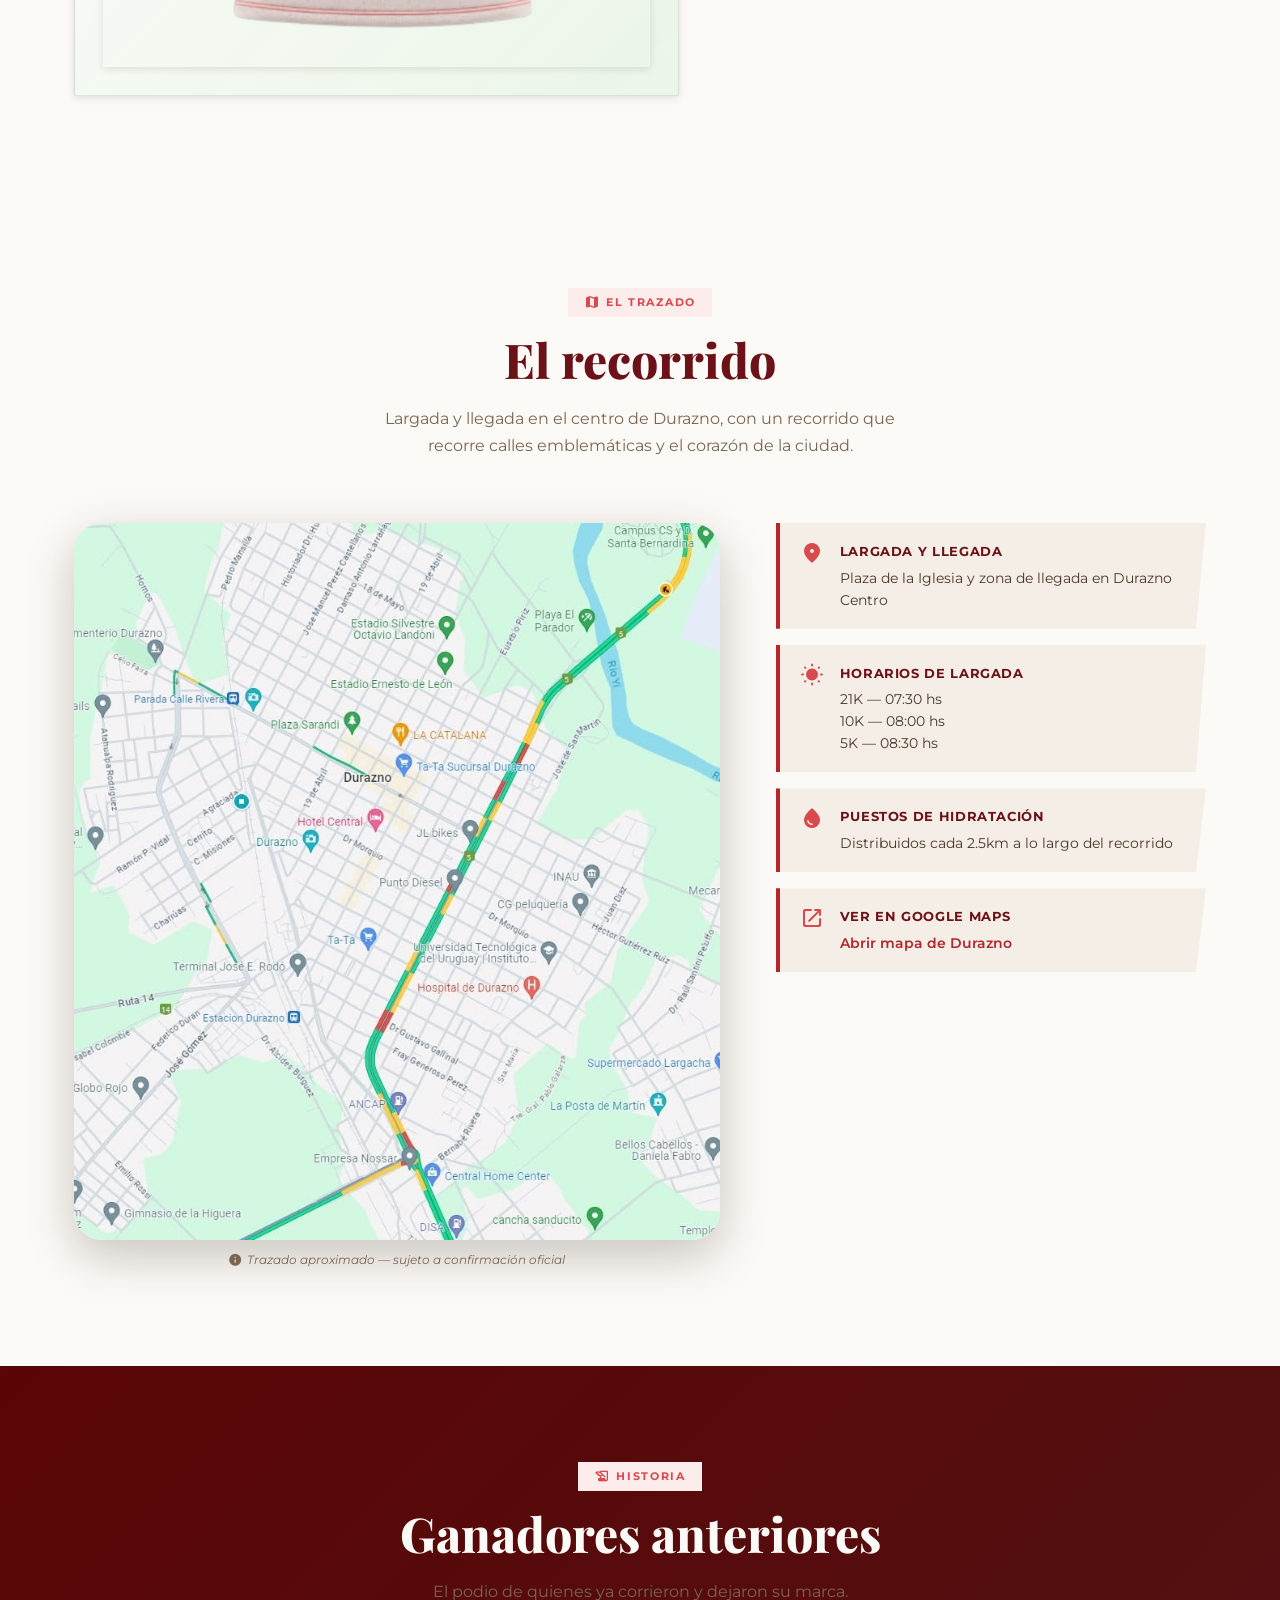
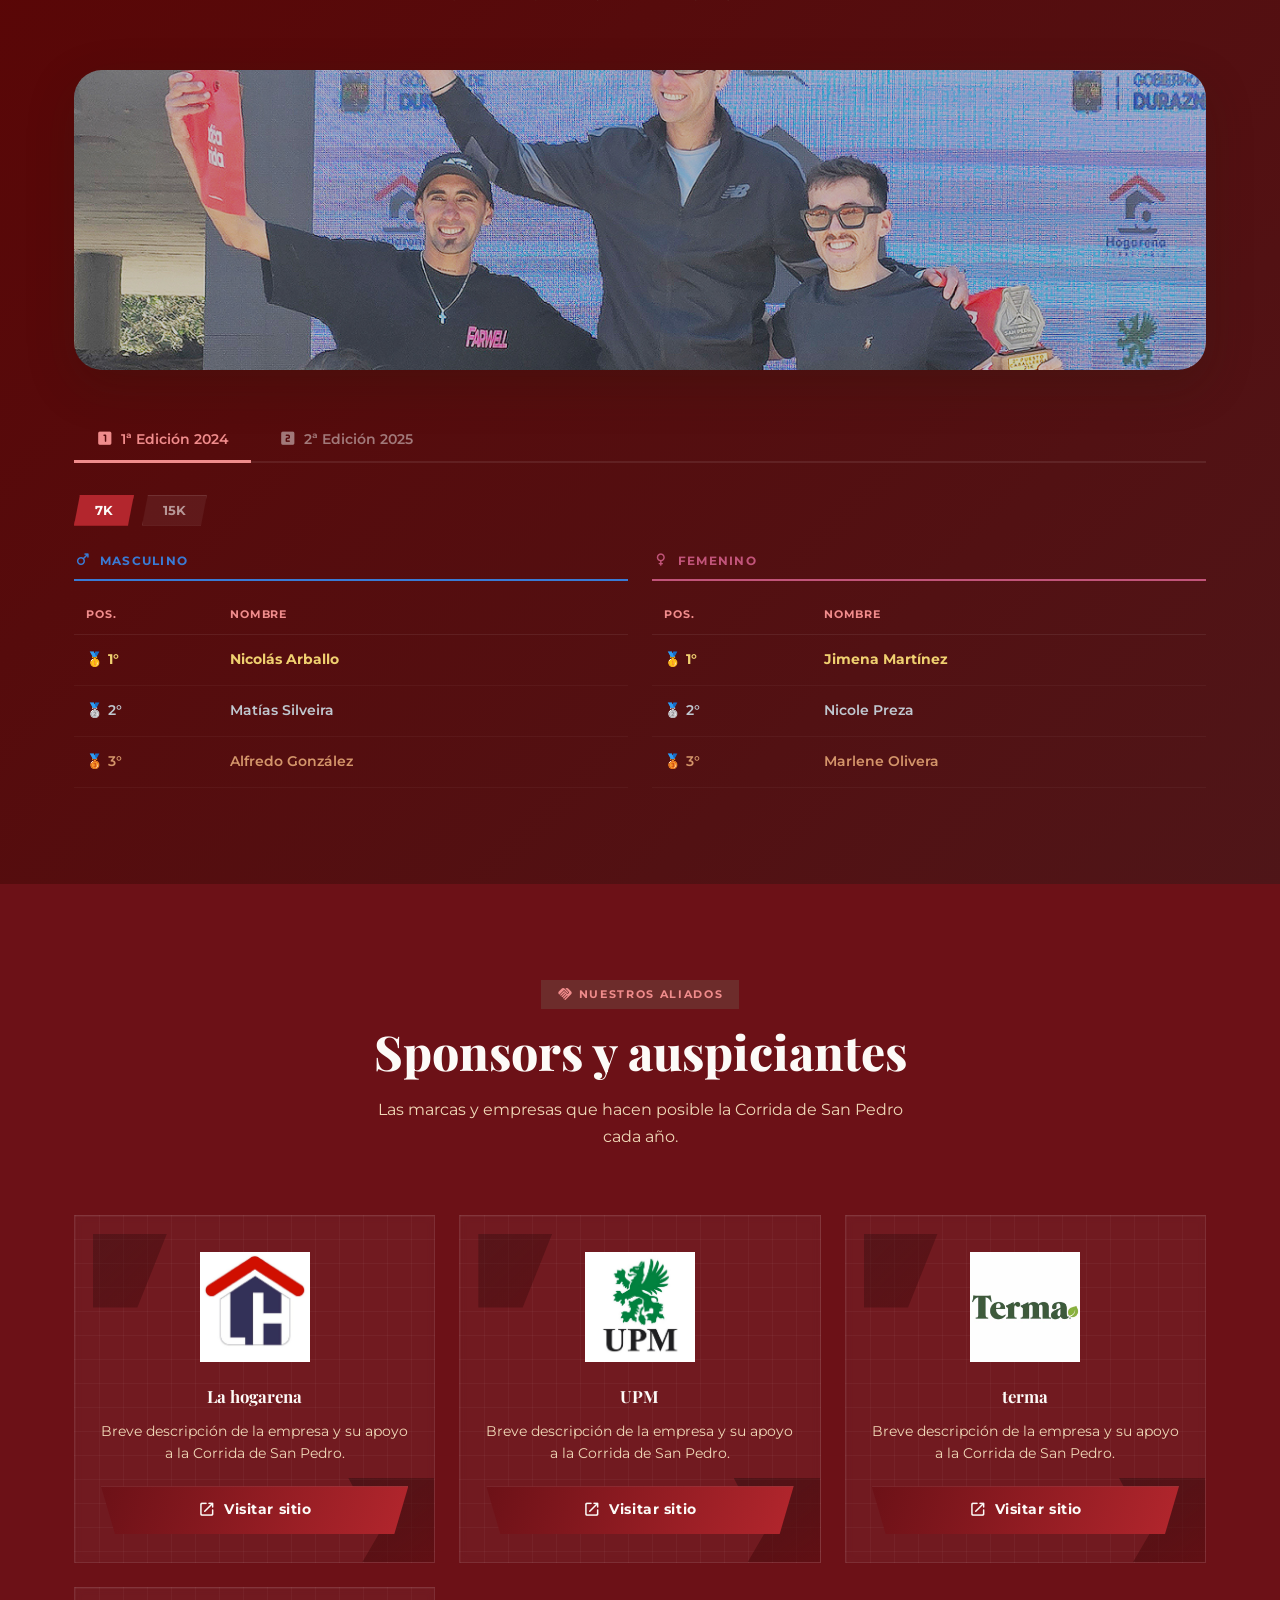
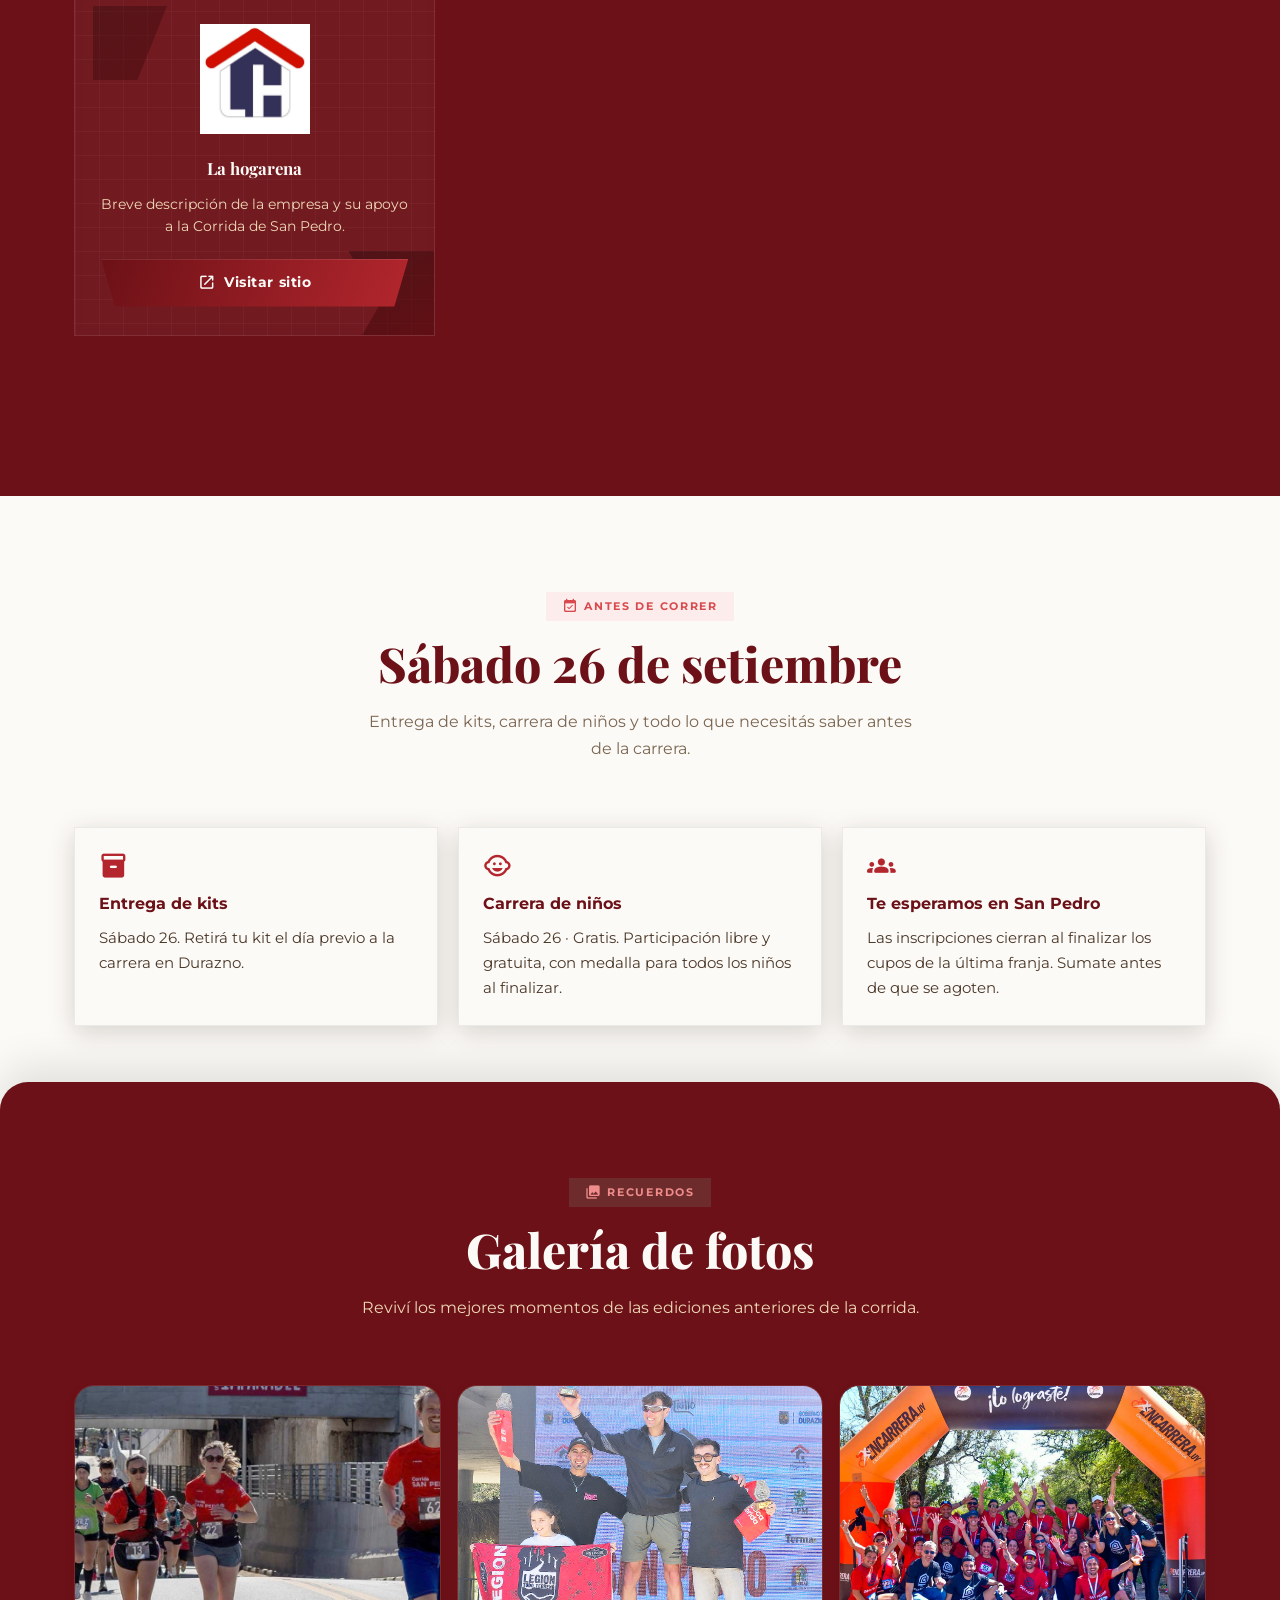
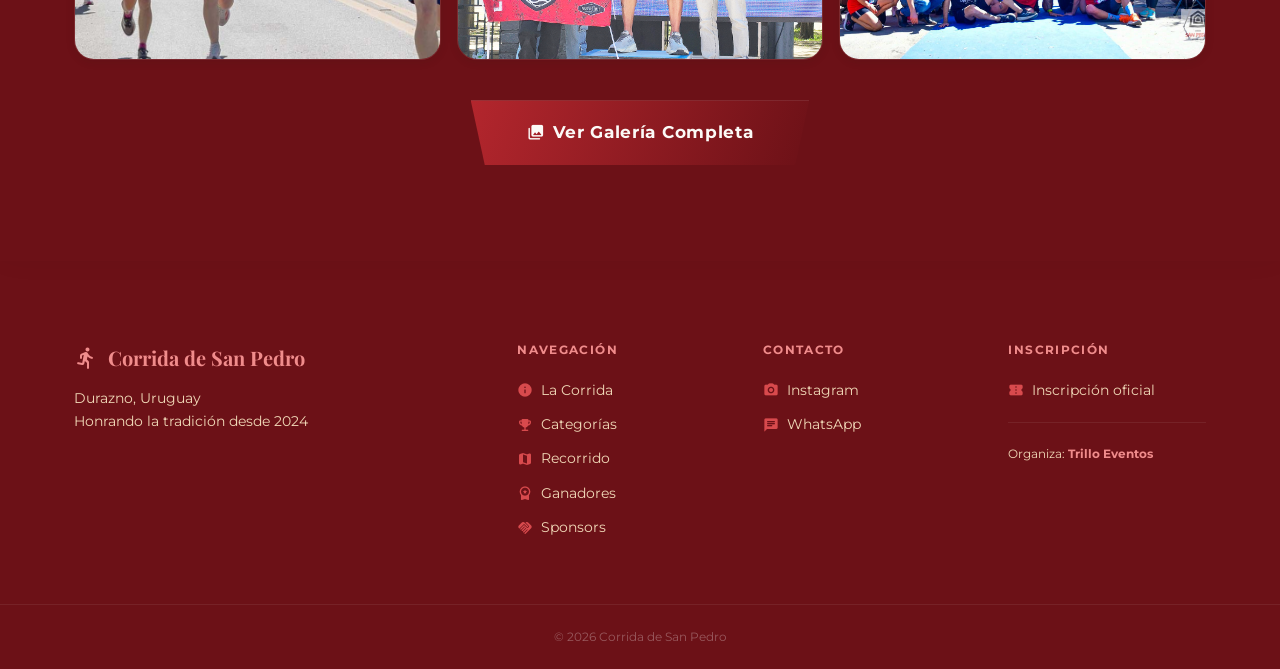
==== commit 1bf8f9ee: "firestore" ====
--- a/index.html
+++ b/index.html
@@ -133,6 +133,13 @@
       </div>
     </div>
 
+    <div class="bento-cta-wrap" id="bentoCtaWrap">
+      <a href="galeria.html" class="carousel-cta">
+        <span class="material-icons-round">photo_library</span>
+        Ver galería completa
+      </a>
+    </div>
+
     <!-- Mobile Carousel -->
     <div class="carousel-wrap" id="bentoCarousel">
       <div class="carousel-track" id="carouselTrack">
@@ -810,6 +817,7 @@
     </a>
   </div>
 
+  <script type="module" src="sponsors-firestore.js"></script>
   <script src="app.js"></script>
 </body>
-</html>+</html>
--- a/style.css
+++ b/style.css
@@ -828,6 +828,12 @@
 .bento-item:nth-child(3) { grid-column: 10 / 13; grid-row: 1; }
 .bento-item:nth-child(4) { grid-column: 1 / 5; grid-row: 2; }
 .bento-wide-bottom { grid-column: 5 / 8; grid-row: 2; }
+
+.bento-cta-wrap {
+  display: flex;
+  justify-content: center;
+  padding: 28px 0 36px;
+}
 
 /* Mobile Carousel */
 .carousel-wrap {
@@ -1503,6 +1509,7 @@
 
   /* Bento → Carousel on mobile */
   .bento-grid    { display: none; }
+  .bento-cta-wrap { display: none; }
   .carousel-wrap { display: block; }
   .remera-grid { grid-template-columns: 1fr; gap: 20px; }
 
@@ -1727,6 +1734,8 @@
   background: rgba(0,0,0,0.15); 
 }
 
+.bento-full[hidden] { display: none; }
+
 /* ─── EDITION BLOCKS ─────────────────────────────────────────── */
 .edition-block { margin-bottom: 72px; }
 .edition-block:last-child { margin-bottom: 0; }
@@ -1763,6 +1772,45 @@
   background: linear-gradient(90deg, rgba(255,255,255,0.25), transparent);
   align-self: center;
 }
+
+.edition-soon[hidden] { display: none; }
+
+.edition-more-btn {
+  display: flex;
+  align-items: center;
+  justify-content: center;
+  gap: 10px;
+  width: fit-content;
+  margin: 24px auto 0;
+  padding: 12px 28px;
+  border-radius: 999px;
+  border: 1px solid rgba(255,255,255,0.25);
+  background: rgba(255,255,255,0.06);
+  color: var(--white);
+  font-family: 'Montserrat', sans-serif;
+  font-size: 0.9rem;
+  font-weight: 600;
+  letter-spacing: 0.02em;
+  cursor: pointer;
+  transition: background var(--transition), border-color var(--transition), transform var(--transition);
+}
+.edition-more-btn .material-icons-round { font-size: 1.1rem; color: var(--nature-light); }
+.edition-more-btn .edition-more-count {
+  font-size: 0.75rem;
+  padding: 2px 9px;
+  border-radius: 999px;
+  background: var(--nature-light);
+  color: var(--oak-dark);
+  font-weight: 700;
+}
+.edition-more-btn:hover,
+.edition-more-btn:focus-visible {
+  background: rgba(255,255,255,0.14);
+  border-color: var(--nature-light);
+  transform: translateY(-2px);
+}
+.edition-more-btn:active { transform: translateY(0); }
+.edition-more-btn[hidden] { display: none; }
 
 .edition-soon {
   display: flex;
